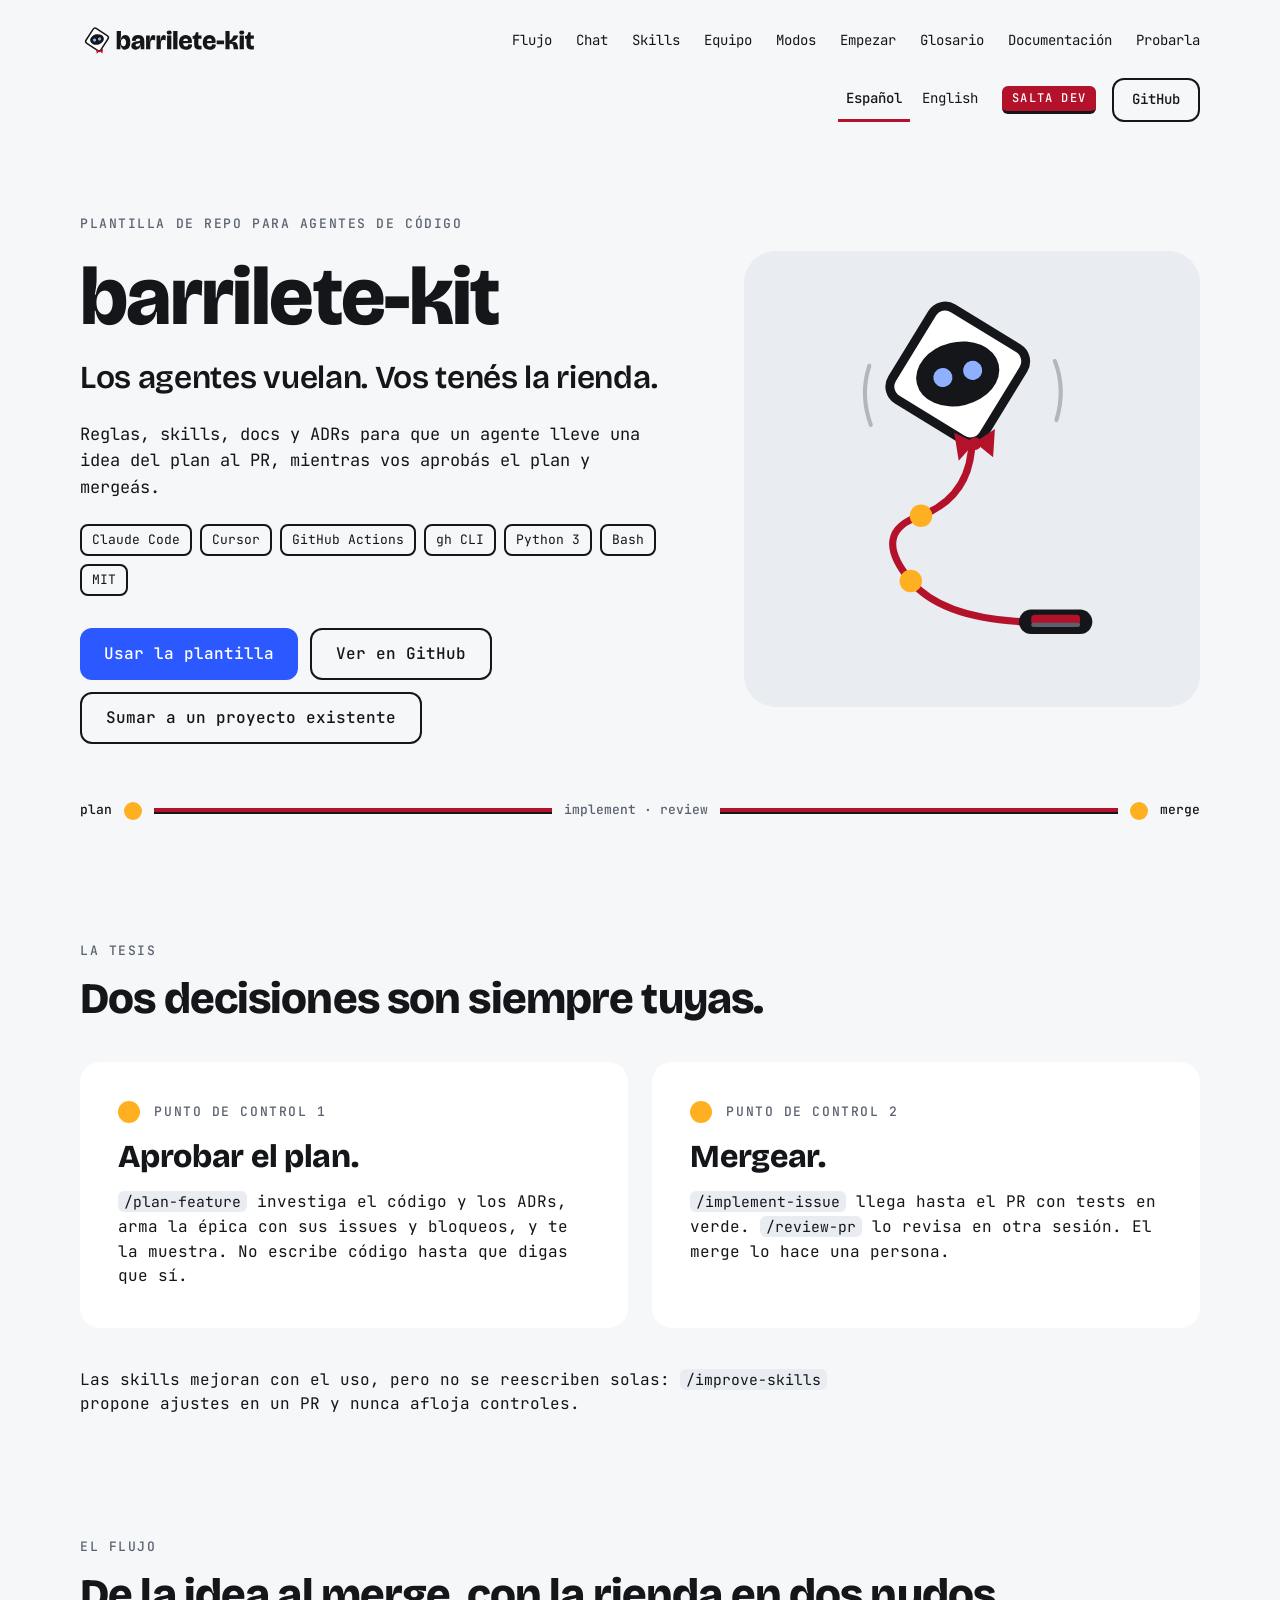
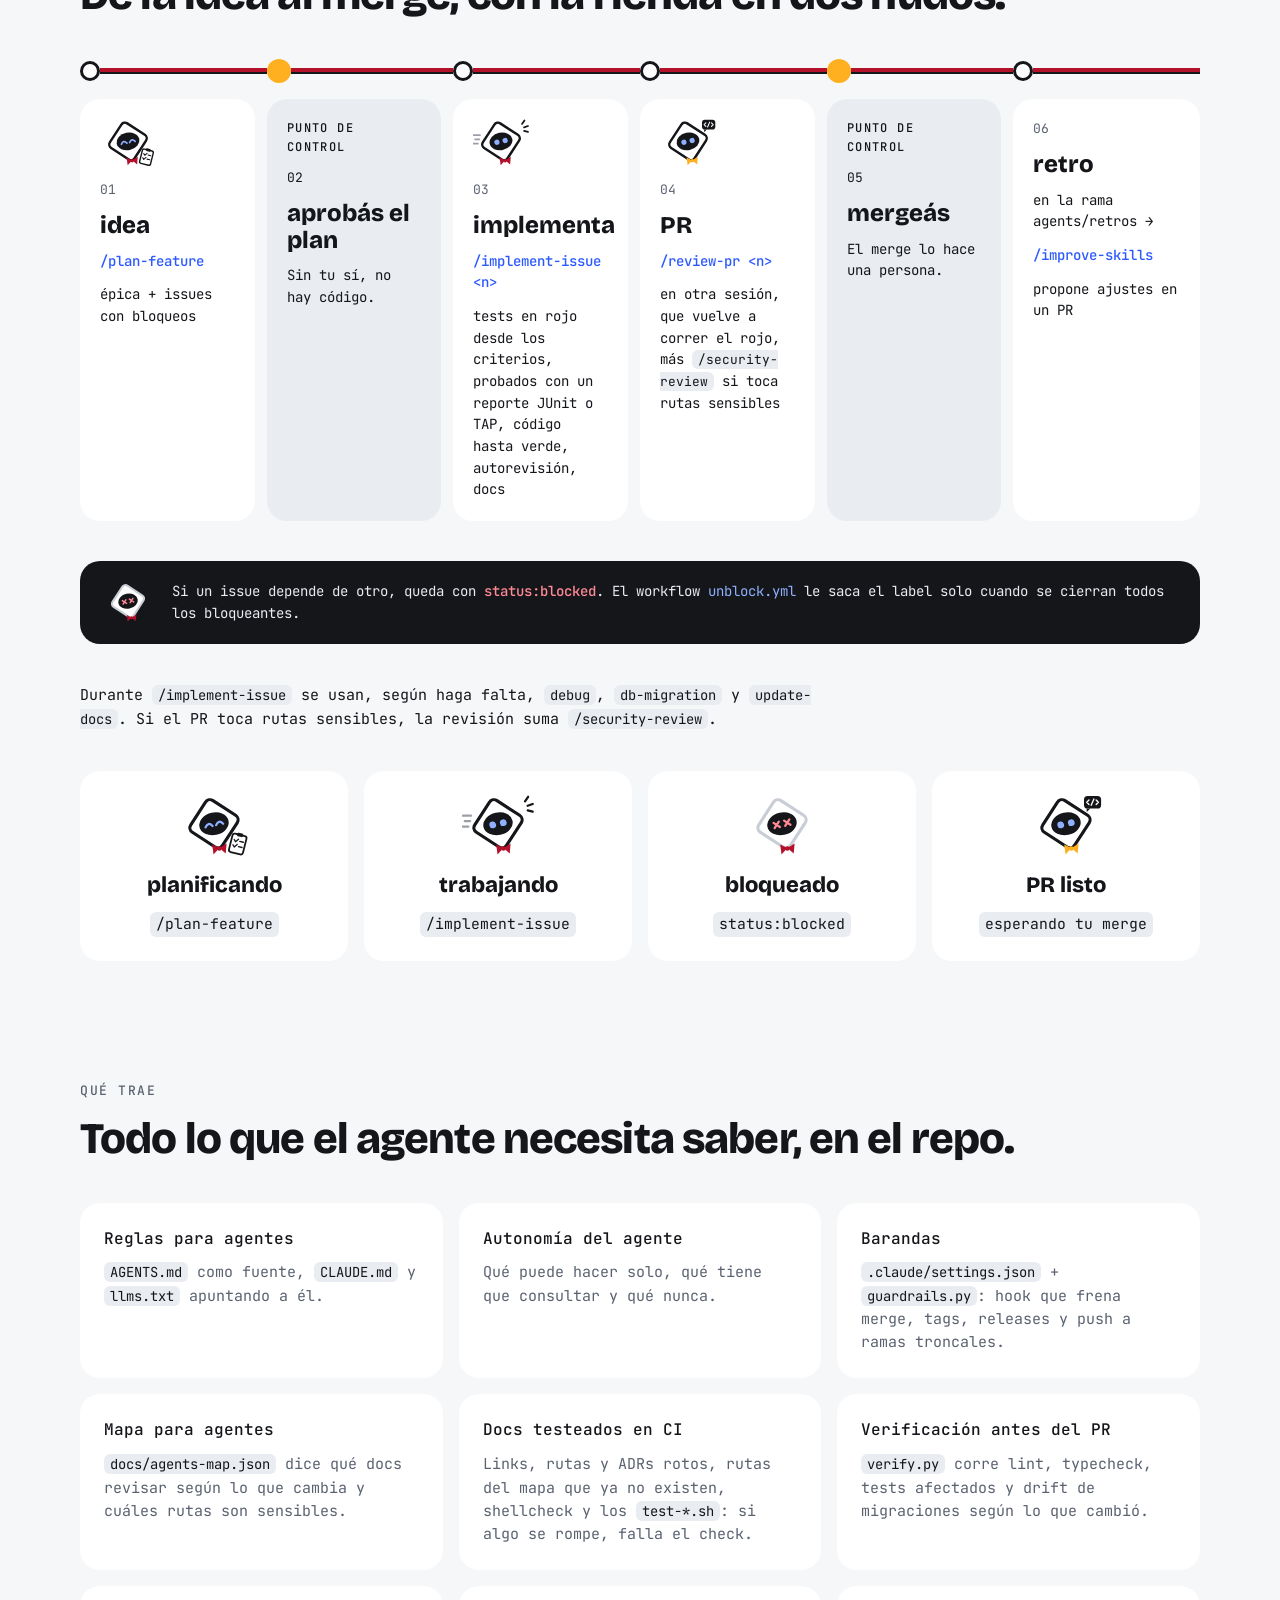
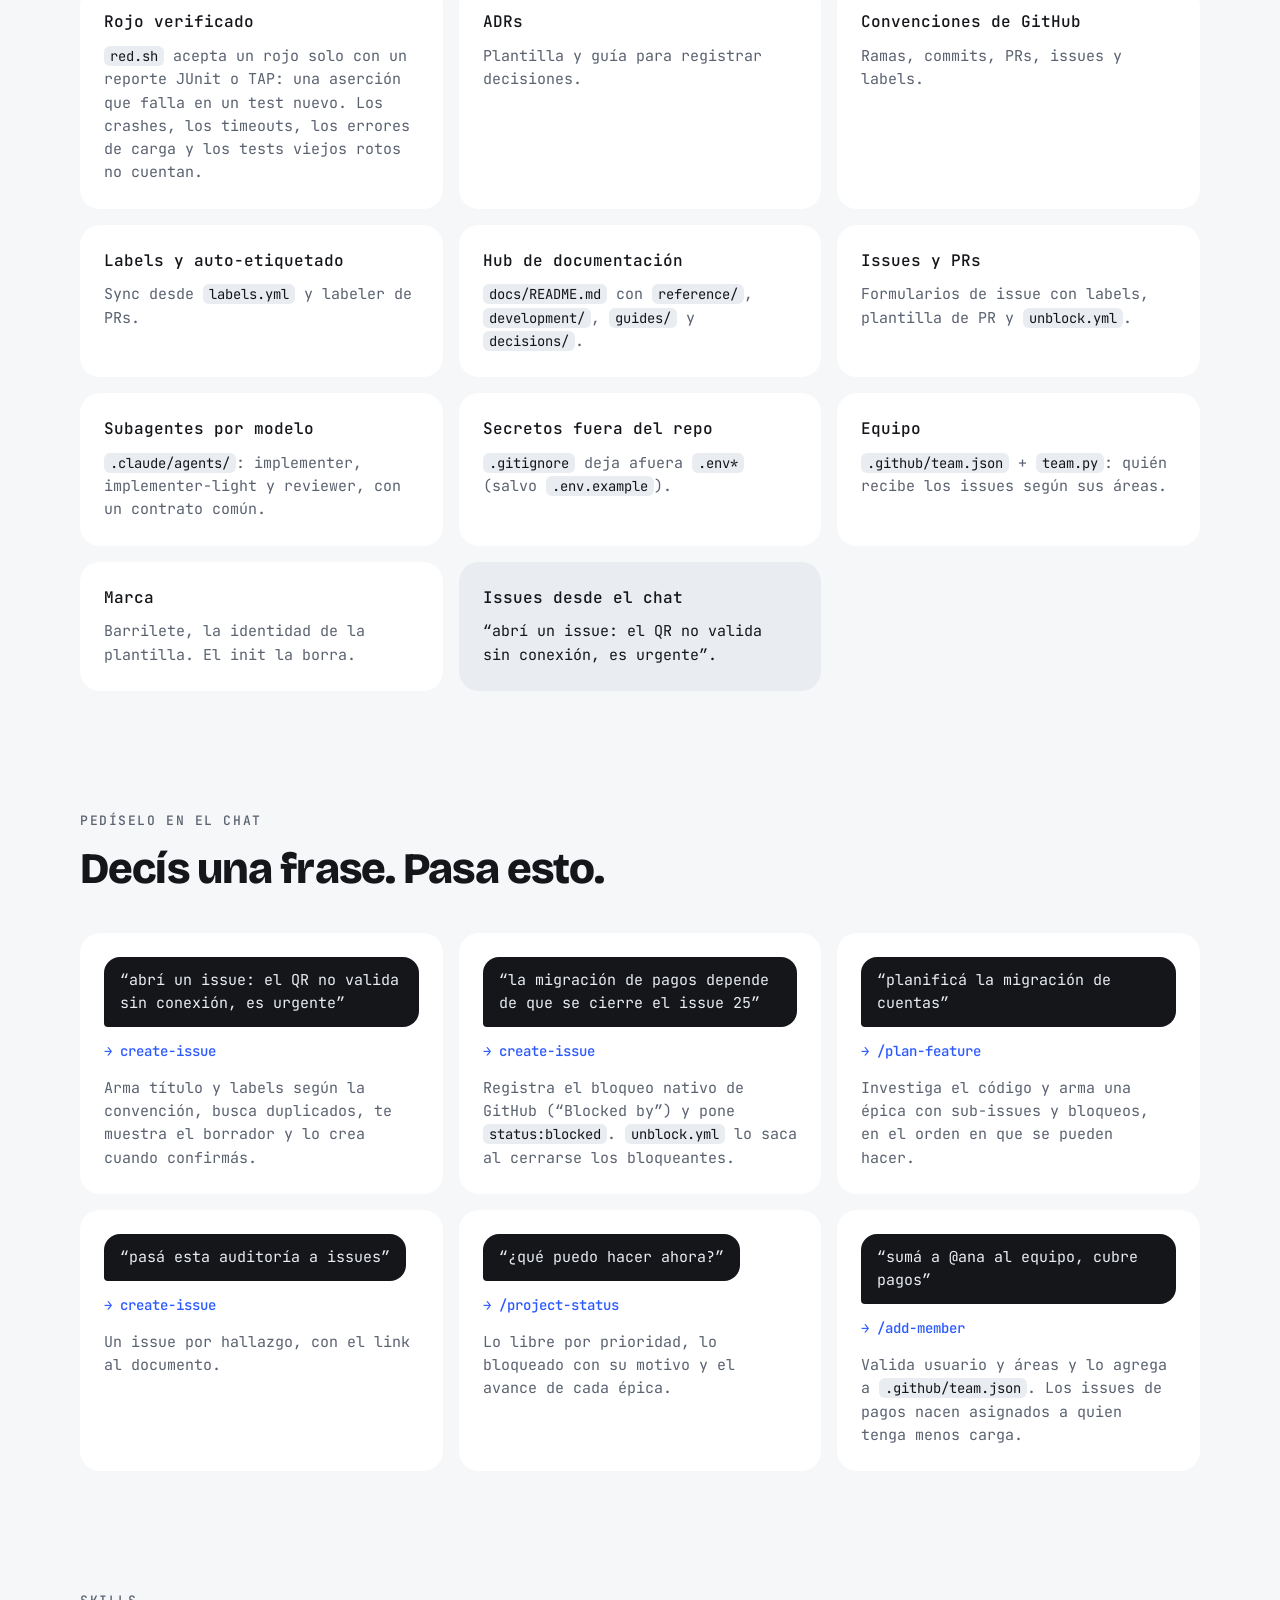
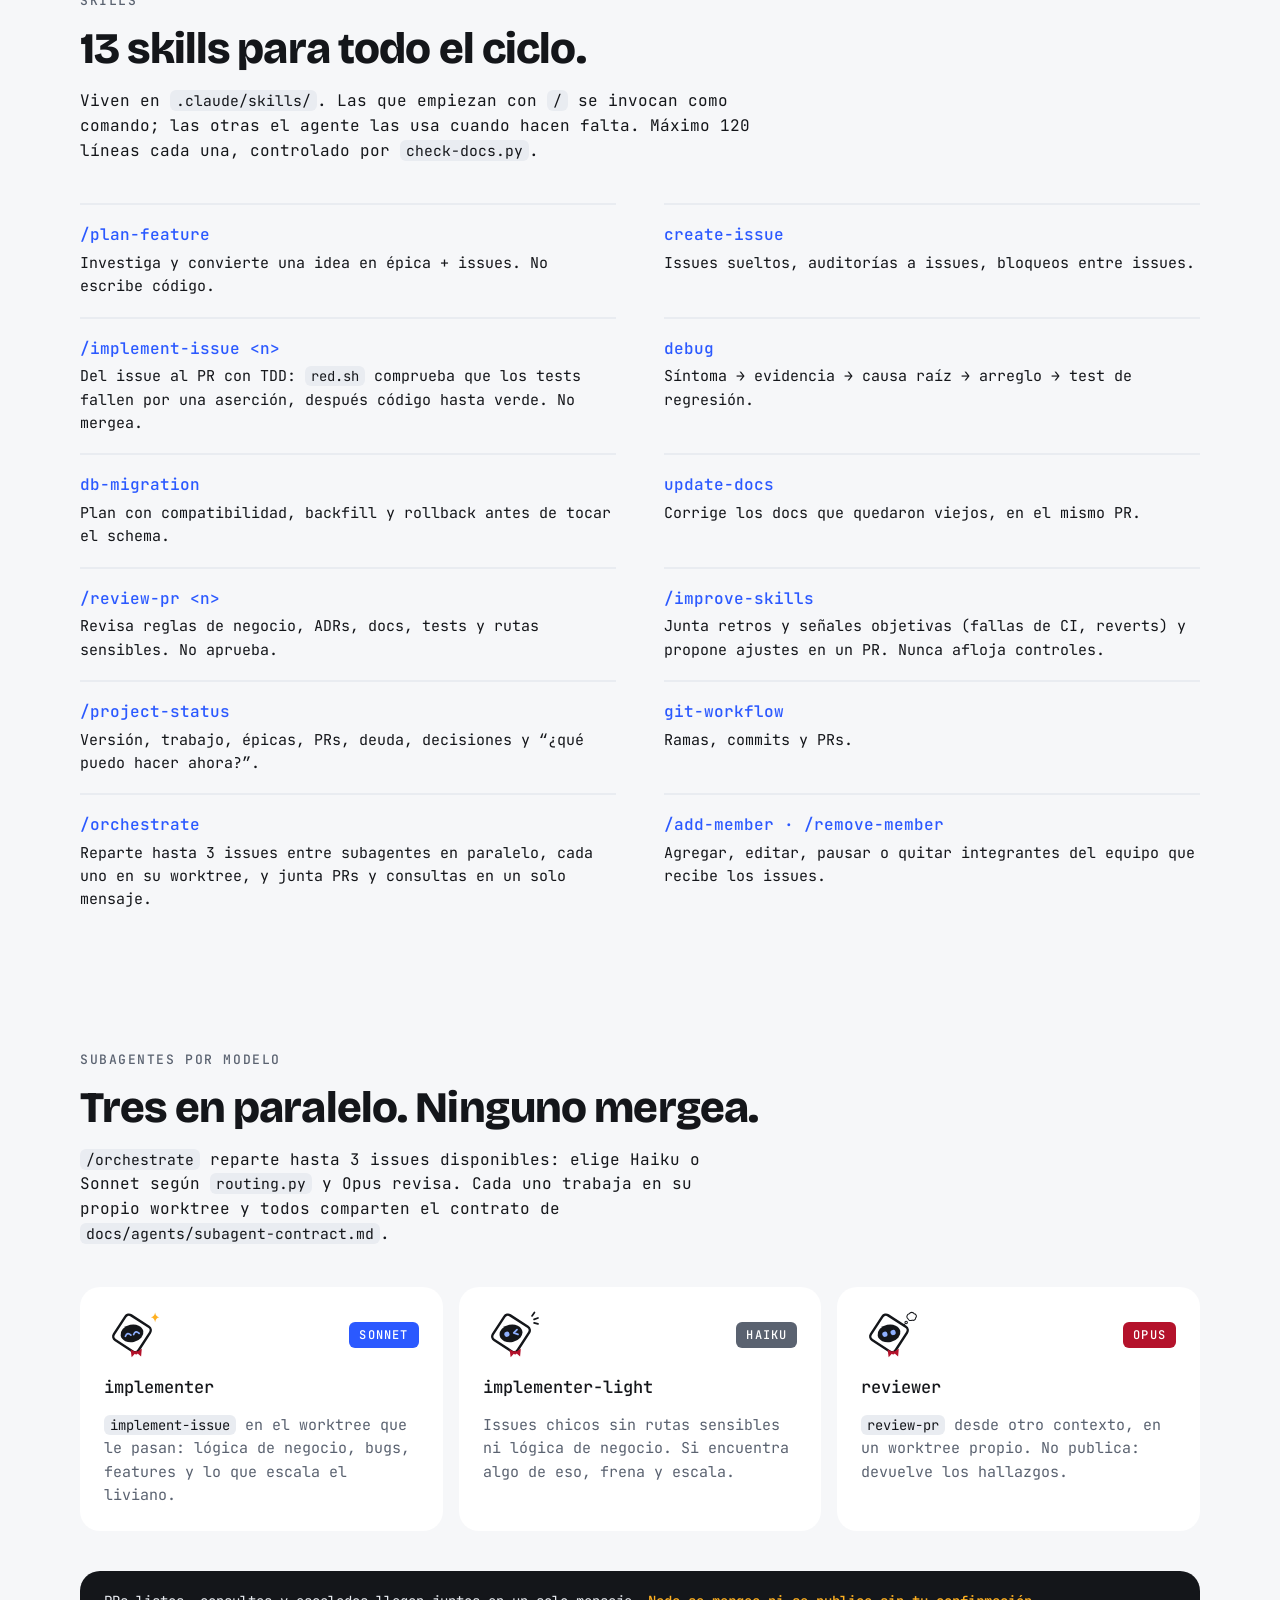
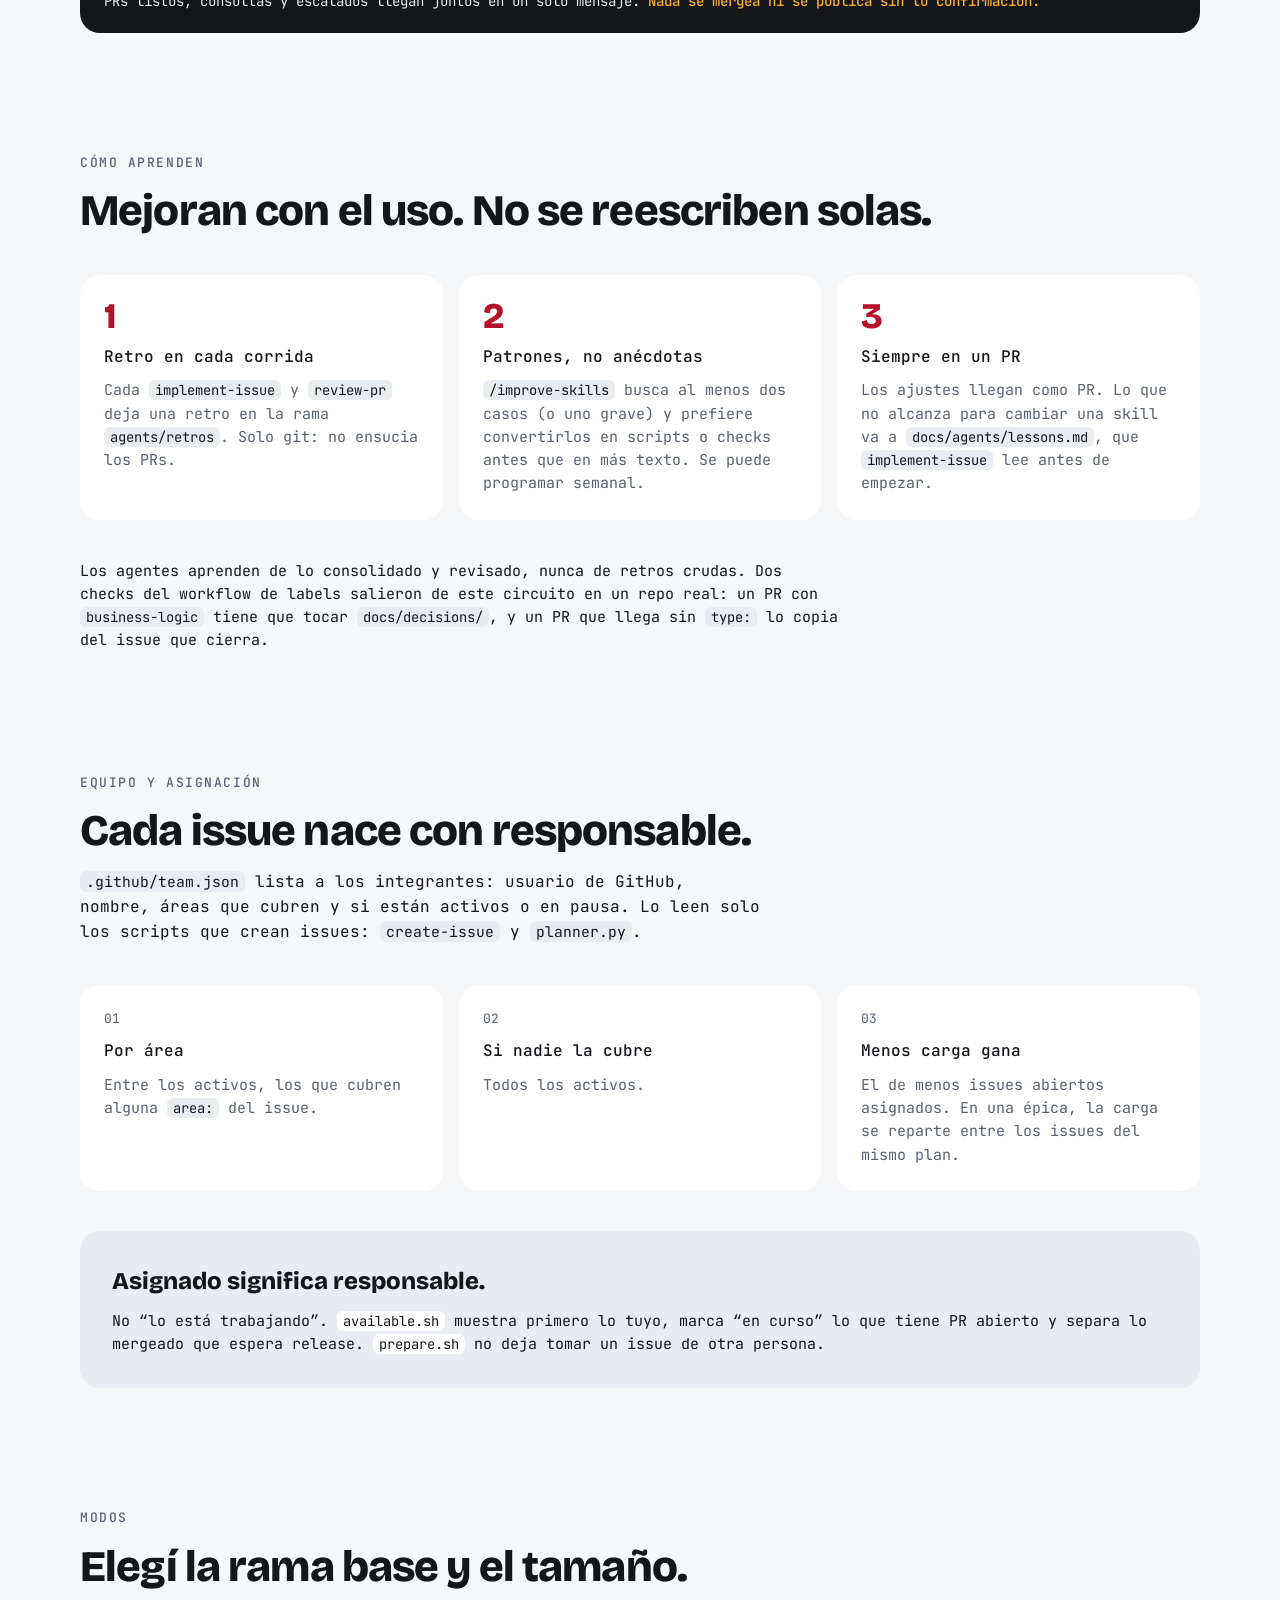
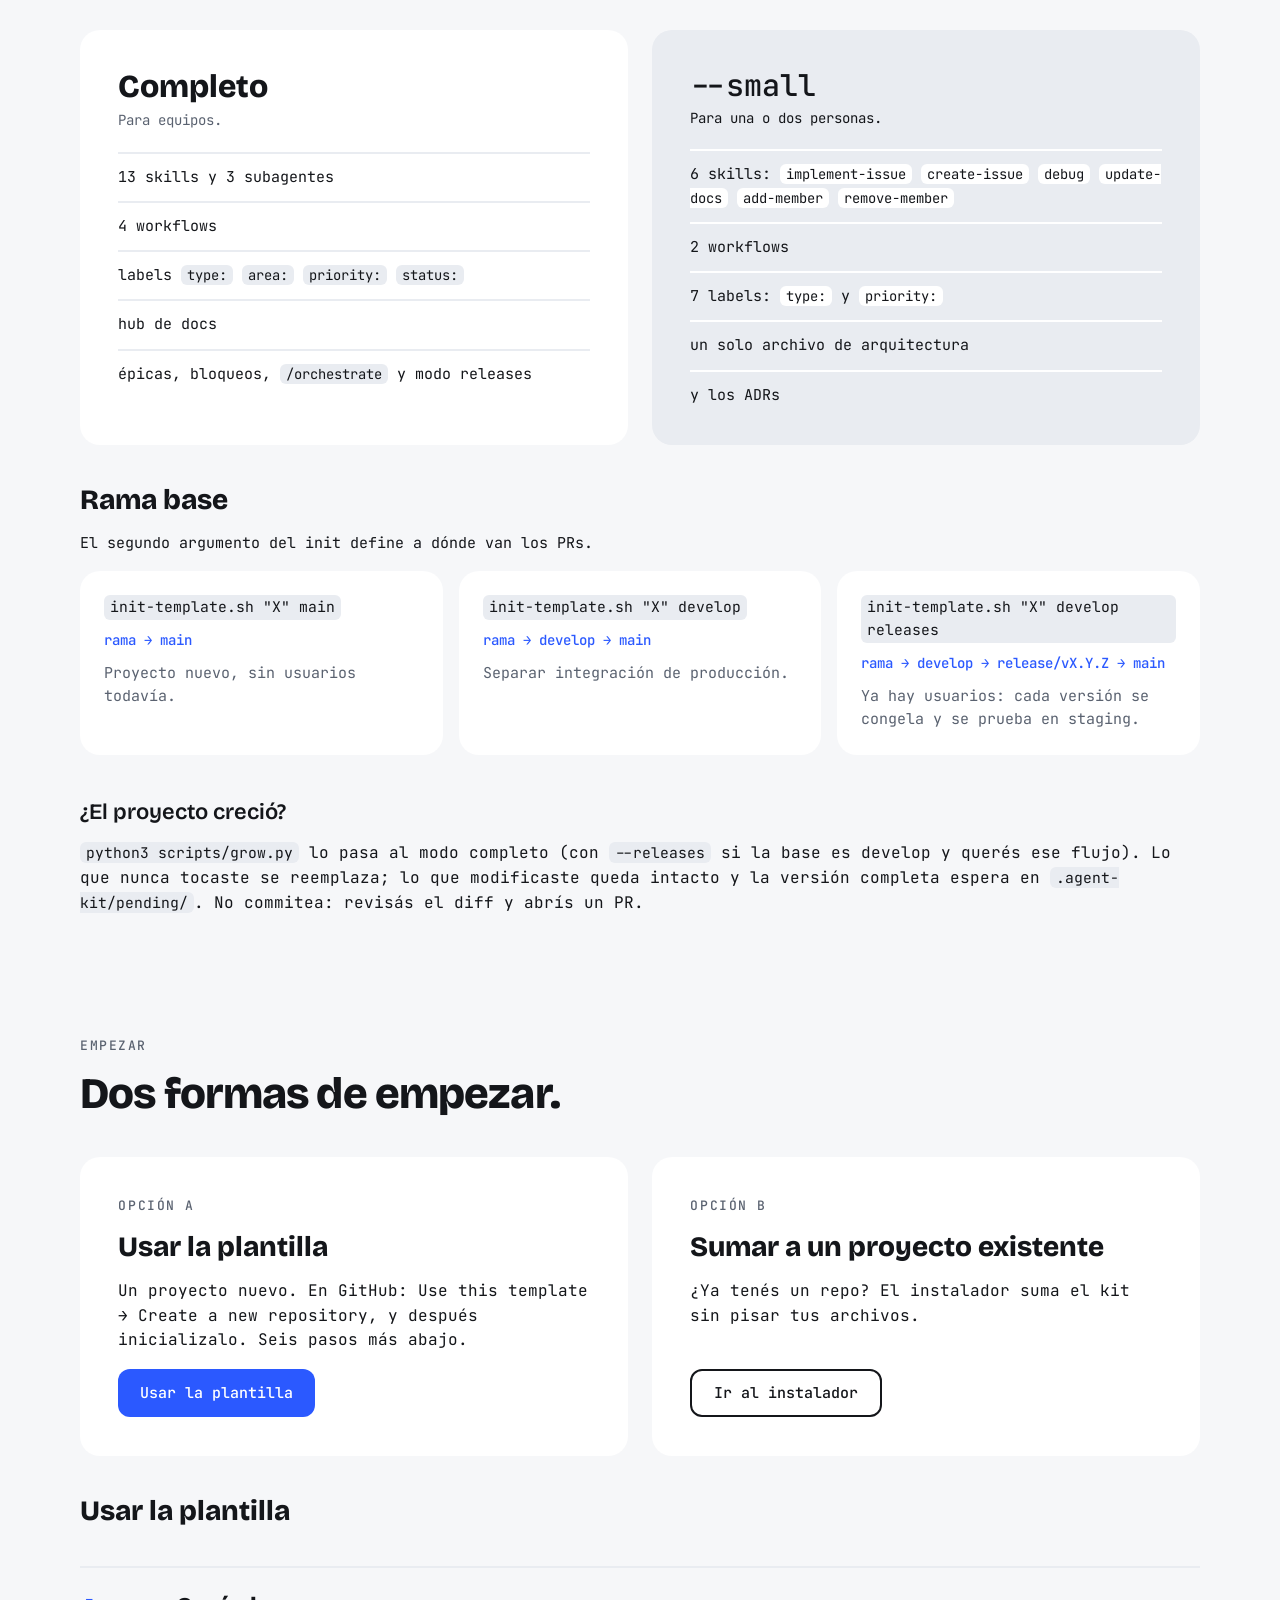
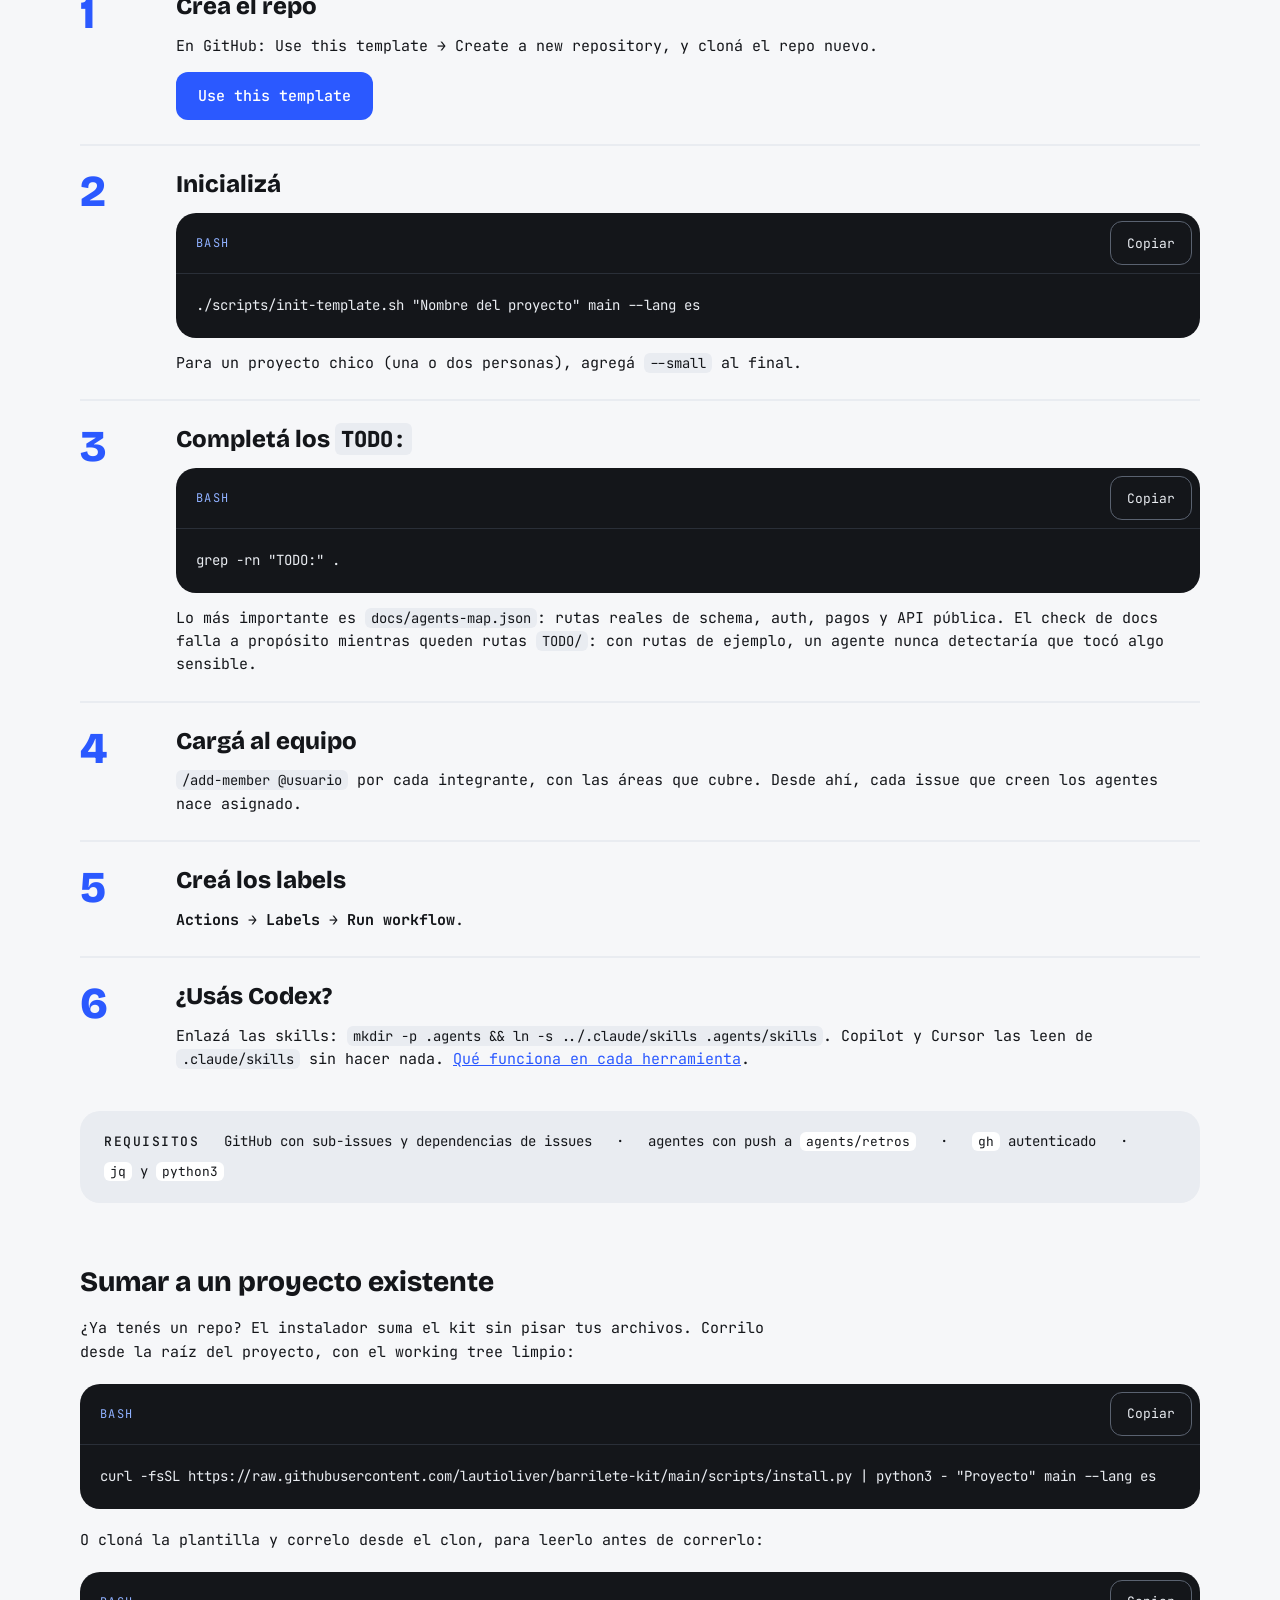
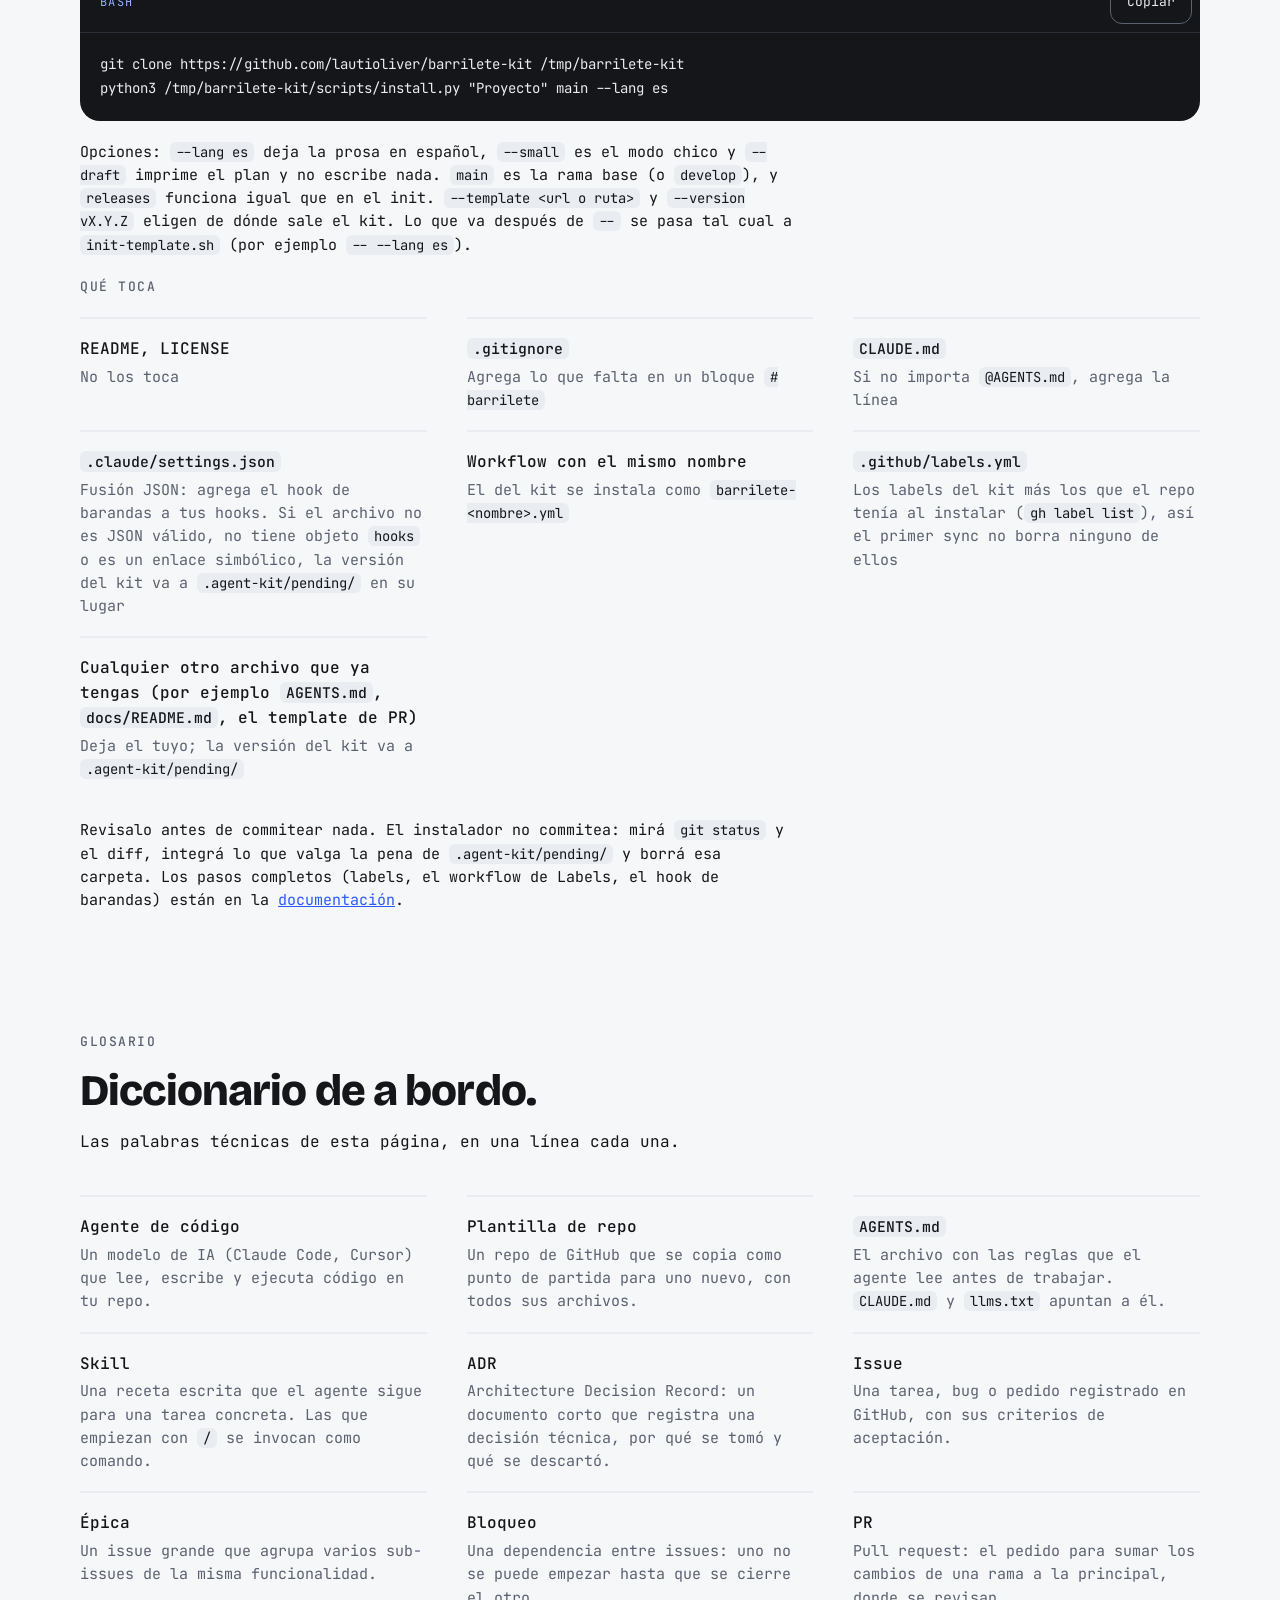
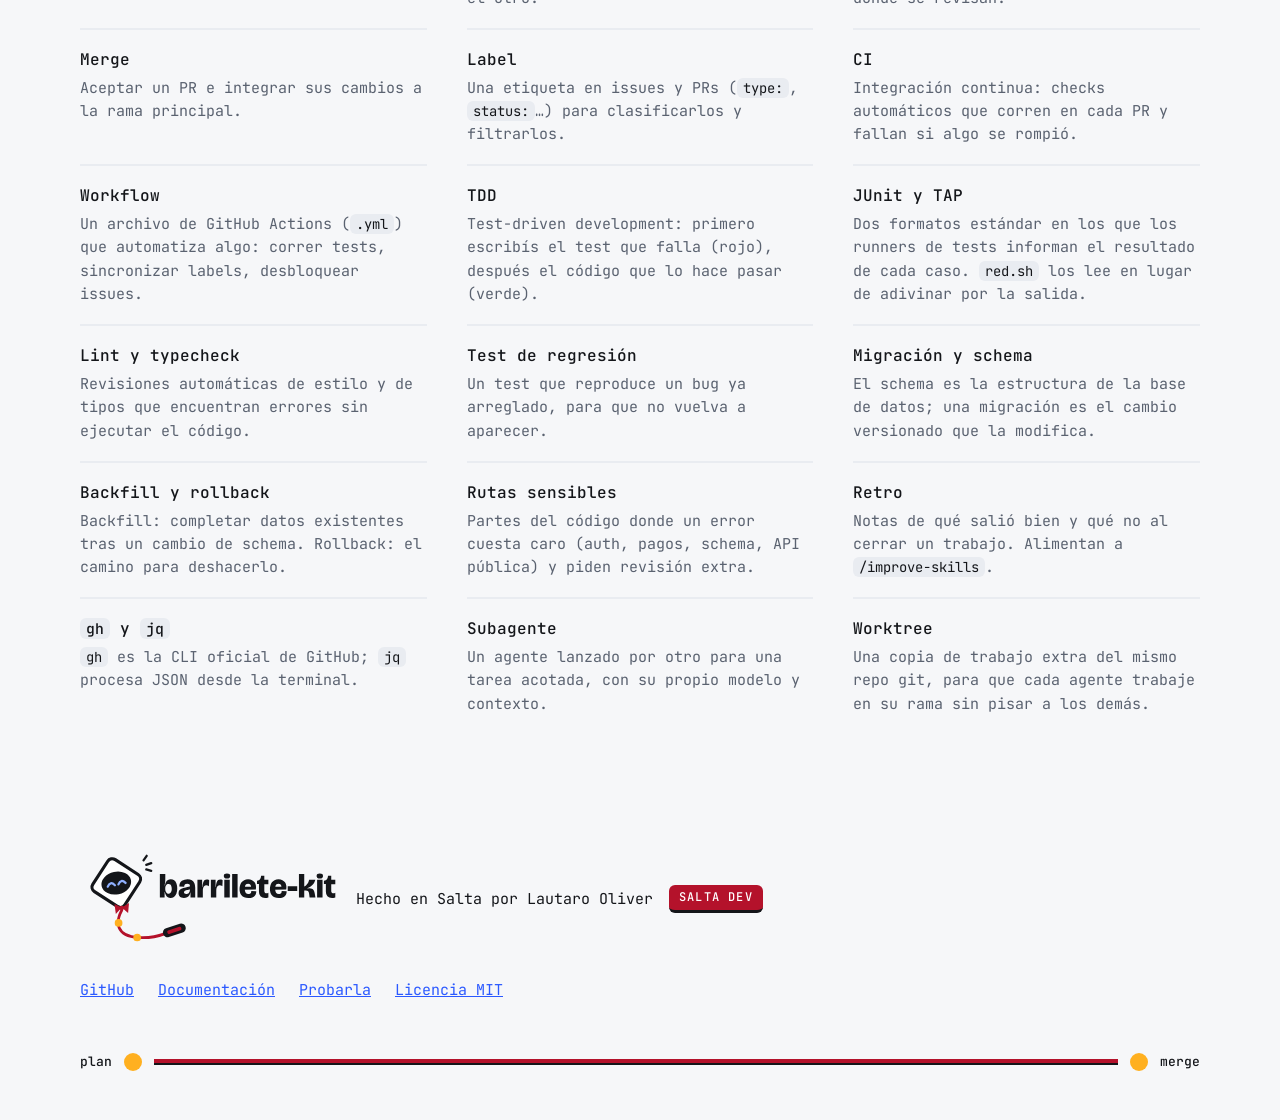
==== es/index.html @ 135705fa "feat(landing): barrilete redondeado con expresiones y accesorios, y logo nuevo Co-Authored-By: Claud" ====
<!doctype html>
<html lang="es">
<head>
<meta charset="utf-8">
<link rel="icon" href="/favicon.svg" type="image/svg+xml">
<meta name="viewport" content="width=device-width,initial-scale=1,viewport-fit=cover">
<title>barrilete-kit</title>
<meta name="description" content="Plantilla de repo para agentes de código: reglas, skills, docs y ADRs para llevar una idea del plan al PR, mientras vos aprobás el plan y mergeás.">
<link rel="canonical" href="https://barrilete-kit-lp.vercel.app/es/">
<link rel="alternate" hreflang="en" href="https://barrilete-kit-lp.vercel.app/">
<link rel="alternate" hreflang="es" href="https://barrilete-kit-lp.vercel.app/es/">
<link rel="alternate" hreflang="x-default" href="https://barrilete-kit-lp.vercel.app/">
<link rel="preconnect" href="https://fonts.googleapis.com">
<link rel="stylesheet" href="https://fonts.googleapis.com/css2?family=Bricolage+Grotesque:opsz,wght@12..96,600;12..96,800&amp;family=JetBrains+Mono:wght@400;500&amp;display=swap">
<style>:root{color-scheme:light;box-sizing:border-box;padding-top:env(safe-area-inset-top,0px);padding-bottom:env(safe-area-inset-bottom,0px)}html{scroll-padding-top:env(safe-area-inset-top,0px)}body{margin:0;padding:0;font:14px -apple-system,BlinkMacSystemFont,sans-serif;background:#fff;color:#000}img{max-width:100%}[hidden]:not([hidden=until-found i]){display:none!important}</style>
<style>
/* Layout: una columna de 1200px, secciones apiladas, grillas auto-fit; la rienda abre y cierra la página.
   Tokens del design system barrilete-kit (tema único claro, a propósito). */
:root{
  color-scheme: light;
  --surface:#f6f7f9; --surface-raised:#ffffff; --surface-muted:#e9ecf1;
  --ink:#14161a; --ink-muted:#5a6270;
  --accent:#2b59ff; --accent-hover:#1e3fcc; --accent-on-inverse:#8fb0ff;
  --rienda:#b4122b; --nudo:#ffb020; --alert-on-inverse:#ff8a96; --hairline-inverse:#2a2f38;
  --font-display:"Bricolage Grotesque", ui-sans-serif, system-ui, sans-serif;
  --font-mono:"JetBrains Mono", ui-monospace, SFMono-Regular, Menlo, monospace;
}
html{scroll-behavior:smooth}
body{margin:0;background:var(--surface);color:var(--ink)}
a{color:var(--accent)} a:hover{color:var(--accent-hover)}
code{font-family:var(--font-mono);font-size:0.92em;background:var(--surface-muted);color:var(--ink);padding:1px 6px;border-radius:6px;overflow-wrap:anywhere}
pre{margin:0}
h1,h2,h3{text-wrap:balance}
:focus-visible{outline:3px solid var(--accent);outline-offset:3px}
@keyframes flotar{0%,100%{transform:translateY(0)}50%{transform:translateY(-6px)}}
.dron{animation:flotar 3s ease-in-out infinite}
@media (prefers-reduced-motion: reduce){html{scroll-behavior:auto}.dron{animation:none}}

/* Motion: un solo momento fuerte en el hero (el barrilete flota atado a la rienda,
   los ojos te siguen, click para tirar) y la rienda como cable vivo: un pulso corre de plan a merge
   y los dos nudos laten. Todo visible en reposo; se apaga con prefers-reduced-motion. */
.in{animation:subir .7s cubic-bezier(.2,.7,.2,1) both}
.in2{animation-delay:.12s}
.chips li{animation:subir .5s cubic-bezier(.2,.7,.2,1) both;transition:background .2s,color .2s,transform .2s}
.chips li:nth-child(2){animation-delay:.05s}.chips li:nth-child(3){animation-delay:.1s}.chips li:nth-child(4){animation-delay:.15s}.chips li:nth-child(5){animation-delay:.2s}.chips li:nth-child(6){animation-delay:.25s}.chips li:nth-child(7){animation-delay:.3s}
.chips li:hover{background:var(--ink);color:var(--surface);transform:rotate(-2deg)}
@keyframes subir{from{transform:translateY(18px);opacity:.001}to{transform:none;opacity:1}}
.dron{animation:none;cursor:pointer;outline:none}
.dron:focus-visible .cuerpo{stroke:var(--accent)}
.correa{stroke-dasharray:1;stroke-dashoffset:0;animation:dibujar 1.1s .35s cubic-bezier(.6,0,.2,1) both}
@keyframes dibujar{from{stroke-dashoffset:1}to{stroke-dashoffset:0}}
.knot{transform-box:fill-box;transform-origin:center;animation:pop .45s cubic-bezier(.3,1.6,.5,1) both}
.k1{animation-delay:.9s}.k2{animation-delay:1.15s}
@keyframes pop{from{transform:scale(0)}to{transform:scale(1)}}
.rotor{transform-box:fill-box;transform-origin:center;animation:rotor .16s linear infinite alternate}
.r2{animation-delay:-.08s}
@keyframes rotor{from{transform:scaleX(1)}to{transform:scaleX(.55)}}
.wind{animation:viento 1.6s ease-in-out infinite}
.wind+.wind{animation-delay:.8s}
@keyframes viento{0%,100%{opacity:.08}50%{opacity:.35}}
.blink,.bot .eye{transform-box:fill-box;transform-origin:center}
.blink{animation:parpadeo 4.5s infinite}
.bot .eye{animation:parpadeo 5s infinite}
.card:nth-child(2n) .bot .eye{animation-delay:1.3s}.card:nth-child(3n) .bot .eye{animation-delay:2.6s}
@keyframes parpadeo{0%,93%,100%{transform:scaleY(1)}96%{transform:scaleY(.1)}}
.hilo{position:relative;overflow:hidden}
.hilo::after{content:"";position:absolute;inset:0 auto 0 0;width:28%;background:linear-gradient(90deg,transparent,var(--nudo),transparent);transform:translateX(-120%);animation:corriente 2.8s cubic-bezier(.5,0,.5,1) infinite}
.hilo~.hilo::after{animation-delay:.6s}
@keyframes corriente{to{transform:translateX(420%)}}
.pulse{animation:latido 2.8s ease-out infinite}
@keyframes latido{0%{box-shadow:0 0 0 0 rgba(255,176,32,.6)}70%,100%{box-shadow:0 0 0 12px rgba(255,176,32,0)}}
.card{transition:transform .25s cubic-bezier(.2,.7,.2,1),box-shadow .25s}
.card:hover{transform:translateY(-4px);box-shadow:0 0 0 2px var(--ink),0 4px 0 2px var(--ink)}
.card:hover .bot{animation:saltito .5s cubic-bezier(.3,1.6,.5,1)}
@keyframes saltito{40%{transform:translateY(-6px) rotate(-4deg)}}
.btn{transition:transform .15s,box-shadow .15s}
.btn:hover{transform:translateY(-2px);box-shadow:0 3px 0 0 var(--ink)}
.btn:active{transform:translateY(1px);box-shadow:none}
.reveal.visto{animation:subir .6s cubic-bezier(.2,.7,.2,1) backwards}
.reveal.visto>*{animation:subir .6s cubic-bezier(.2,.7,.2,1) backwards}
.reveal.visto>*:nth-child(2){animation-delay:.06s}.reveal.visto>*:nth-child(3){animation-delay:.12s}.reveal.visto>*:nth-child(4){animation-delay:.18s}.reveal.visto>*:nth-child(5){animation-delay:.24s}.reveal.visto>*:nth-child(6){animation-delay:.3s}.reveal.visto>*:nth-child(n+7){animation-delay:.36s}
#progreso{position:fixed;left:0;top:env(safe-area-inset-top,0px);height:4px;width:100%;background:var(--rienda);border-bottom:2px solid var(--ink);transform-origin:left;transform:scaleX(0);z-index:10;pointer-events:none}
@media (prefers-reduced-motion: reduce){
  *,*::before,*::after{animation:none!important;transition:none!important}
  .hilo::after{display:none}
}
</style>
</head>
<body>
<div id="progreso" aria-hidden="true"></div>

<div style="width: 100%; background: var(--surface); color: var(--ink); font-family: var(--font-mono); font-size: 16px; line-height: 1.55; box-sizing: border-box; overflow-x: hidden">

<!-- NAV -->
<header style="max-width: 1200px; margin: 0 auto; padding: 20px clamp(16px, 4vw, 40px); box-sizing: border-box; display: flex; flex-wrap: wrap; align-items: center; justify-content: space-between; gap: 16px 32px">
<a href="#top" style="display: flex; align-items: center; gap: 10px; color: var(--ink); text-decoration: none; font-weight: 500; font-size: 17px">
<svg class="logo" width="177" height="30" viewBox="0 0 377 64" role="img" aria-label="barrilete-kit"><g transform="scale(0.45)"><g transform="rotate(-12 80 64)"><rect x="38" y="22" width="84" height="84" rx="12" transform="rotate(45 80 64)" fill="#FFFFFF" stroke="#14161A" stroke-width="7"></rect><ellipse cx="80" cy="64" rx="33" ry="25" fill="#14161A"></ellipse><circle cx="68" cy="64" r="7.5" fill="#8FB0FF"></circle><circle cx="92" cy="64" r="7.5" fill="#8FB0FF"></circle></g><path d="M92 118 L76 110 L79 132 Z M92 118 L108 108 L106 130 Z" fill="#B4122B"></path><circle cx="92" cy="119" r="5" fill="#B4122B"></circle></g><path transform="translate(75.984 49.7) scale(0.056)" fill="#14161A" d="M353 14Q308 14 274.0 -6.0Q240 -26 217.5 -65.5Q195 -105 184 -163H177V0H36V-186V-700H198V-545Q198 -518 195.5 -487.0Q193 -456 188.5 -423.0Q184 -390 178 -356H187Q196 -422 219.0 -463.0Q242 -504 278.0 -523.0Q314 -542 360 -542Q419 -542 462.5 -512.0Q506 -482 530.0 -422.0Q554 -362 554 -271Q554 -174 527.5 -111.0Q501 -48 455.5 -17.0Q410 14 353 14ZM296 -115Q326 -115 347.0 -134.5Q368 -154 379.0 -186.5Q390 -219 390 -258Q390 -297 380.0 -331.0Q370 -365 349.0 -386.0Q328 -407 296 -407Q282 -407 267.5 -402.0Q253 -397 240.5 -386.5Q228 -376 218.0 -359.5Q208 -343 202.0 -319.5Q196 -296 196 -266V-259Q196 -222 204.5 -195.0Q213 -168 227.0 -150.0Q241 -132 259.0 -123.5Q277 -115 296 -115ZM751 14Q711 14 675.0 0.0Q639 -14 616.0 -45.5Q593 -77 593 -130Q593 -179 612.0 -209.5Q631 -240 663.0 -258.5Q695 -277 733.0 -286.5Q771 -296 808 -303Q860 -313 886.0 -319.0Q912 -325 921.5 -333.0Q931 -341 931 -355Q931 -384 909.5 -399.0Q888 -414 853 -414Q831 -414 809.0 -406.0Q787 -398 773.0 -377.5Q759 -357 760 -319L616 -329Q614 -392 635.0 -433.5Q656 -475 692.5 -498.5Q729 -522 772.5 -532.0Q816 -542 859 -542Q938 -542 989.0 -512.5Q1040 -483 1064.5 -427.5Q1089 -372 1089 -293V-199Q1089 -166 1089.0 -132.5Q1089 -99 1089.0 -66.0Q1089 -33 1089 0H949Q949 -36 949.0 -73.0Q949 -110 949 -151H943Q939 -106 913.5 -68.5Q888 -31 846.5 -8.5Q805 14 751 14ZM818 -104Q835 -104 854.5 -110.5Q874 -117 891.5 -132.0Q909 -147 920.0 -173.5Q931 -200 931 -239V-263L958 -266Q950 -253 931.5 -245.0Q913 -237 890.0 -232.5Q867 -228 843.5 -223.5Q820 -219 800.0 -211.5Q780 -204 767.5 -191.5Q755 -179 755 -157Q755 -131 773.5 -117.5Q792 -104 818 -104ZM1155 0V-287V-528H1295V-318H1303Q1309 -402 1326.5 -450.5Q1344 -499 1370.5 -519.5Q1397 -540 1430 -540Q1448 -540 1467.5 -535.0Q1487 -530 1506 -519L1498 -339Q1476 -352 1455.0 -358.5Q1434 -365 1415 -365Q1383 -365 1361.0 -347.0Q1339 -329 1327.5 -294.0Q1316 -259 1316 -209V0ZM1555 0V-287V-528H1695V-318H1703Q1709 -402 1726.5 -450.5Q1744 -499 1770.5 -519.5Q1797 -540 1830 -540Q1848 -540 1867.5 -535.0Q1887 -530 1906 -519L1898 -339Q1876 -352 1855.0 -358.5Q1834 -365 1815 -365Q1783 -365 1761.0 -347.0Q1739 -329 1727.5 -294.0Q1716 -259 1716 -209V0ZM1955 0V-528H2117V0ZM2035 -566Q1989 -566 1964.5 -585.5Q1940 -605 1940 -642Q1940 -680 1964.5 -699.5Q1989 -719 2035 -719Q2082 -719 2106.5 -699.0Q2131 -679 2131 -642Q2131 -606 2106.5 -586.0Q2082 -566 2035 -566ZM2189 0V-700H2351V0ZM2674 14Q2599 14 2548.5 -7.5Q2498 -29 2467.0 -66.5Q2436 -104 2422.5 -152.0Q2409 -200 2409 -253Q2409 -310 2423.5 -362.0Q2438 -414 2468.5 -454.5Q2499 -495 2547.5 -518.5Q2596 -542 2664 -542Q2732 -542 2780.5 -518.5Q2829 -495 2858.0 -453.0Q2887 -411 2895.5 -356.0Q2904 -301 2893 -237L2510 -231V-319L2769 -324L2748 -273Q2754 -319 2746.5 -350.5Q2739 -382 2719.0 -398.5Q2699 -415 2664 -415Q2627 -415 2605.0 -396.0Q2583 -377 2574.0 -342.5Q2565 -308 2565 -261Q2565 -180 2592.0 -143.0Q2619 -106 2675 -106Q2699 -106 2715.0 -112.0Q2731 -118 2741.0 -129.5Q2751 -141 2755.0 -157.5Q2759 -174 2758 -195L2906 -187Q2909 -154 2899.5 -119.0Q2890 -84 2864.0 -54.0Q2838 -24 2791.5 -5.0Q2745 14 2674 14ZM3171 12Q3078 12 3032.5 -35.5Q2987 -83 2987 -183V-402H2929V-504H2932Q2994 -512 3020.0 -545.5Q3046 -579 3052 -647V-649H3147V-528H3268V-398H3147V-198Q3147 -160 3165.5 -144.0Q3184 -128 3211 -128Q3225 -128 3240.0 -132.0Q3255 -136 3268 -143V-2Q3237 7 3213.0 9.5Q3189 12 3171 12ZM3579 14Q3504 14 3453.5 -7.5Q3403 -29 3372.0 -66.5Q3341 -104 3327.5 -152.0Q3314 -200 3314 -253Q3314 -310 3328.5 -362.0Q3343 -414 3373.5 -454.5Q3404 -495 3452.5 -518.5Q3501 -542 3569 -542Q3637 -542 3685.5 -518.5Q3734 -495 3763.0 -453.0Q3792 -411 3800.5 -356.0Q3809 -301 3798 -237L3415 -231V-319L3674 -324L3653 -273Q3659 -319 3651.5 -350.5Q3644 -382 3624.0 -398.5Q3604 -415 3569 -415Q3532 -415 3510.0 -396.0Q3488 -377 3479.0 -342.5Q3470 -308 3470 -261Q3470 -180 3497.0 -143.0Q3524 -106 3580 -106Q3604 -106 3620.0 -112.0Q3636 -118 3646.0 -129.5Q3656 -141 3660.0 -157.5Q3664 -174 3663 -195L3811 -187Q3814 -154 3804.5 -119.0Q3795 -84 3769.0 -54.0Q3743 -24 3696.5 -5.0Q3650 14 3579 14ZM3844 -195V-337H4127V-195ZM4178 0V-700H4336V-329Q4370 -347 4394.5 -370.0Q4419 -393 4436.0 -419.5Q4453 -446 4463.5 -473.5Q4474 -501 4481 -528H4667Q4656 -488 4635.5 -450.5Q4615 -413 4585.0 -380.5Q4555 -348 4515.5 -322.0Q4476 -296 4428 -279V-271Q4490 -281 4529.5 -273.5Q4569 -266 4592.0 -245.5Q4615 -225 4627.5 -194.0Q4640 -163 4647 -125L4670 0H4495L4484 -88Q4480 -120 4473.0 -148.0Q4466 -176 4446.0 -193.5Q4426 -211 4383 -211H4336V0ZM4719 0V-528H4881V0ZM4799 -566Q4753 -566 4728.5 -585.5Q4704 -605 4704 -642Q4704 -680 4728.5 -699.5Q4753 -719 4799 -719Q4846 -719 4870.5 -699.0Q4895 -679 4895 -642Q4895 -606 4870.5 -586.0Q4846 -566 4799 -566ZM5164 12Q5071 12 5025.5 -35.5Q4980 -83 4980 -183V-402H4922V-504H4925Q4987 -512 5013.0 -545.5Q5039 -579 5045 -647V-649H5140V-528H5261V-398H5140V-198Q5140 -160 5158.5 -144.0Q5177 -128 5204 -128Q5218 -128 5233.0 -132.0Q5248 -136 5261 -143V-2Q5230 7 5206.0 9.5Q5182 12 5164 12Z"/></svg>
</a>
<nav aria-label="Principal" style="display: flex; flex-wrap: wrap; align-items: center; gap: 4px 24px; font-size: 14px">
<a href="#flujo" style="color: var(--ink); text-decoration: none; padding: 10px 0">Flujo</a>
<a href="#chat" style="color: var(--ink); text-decoration: none; padding: 10px 0">Chat</a>
<a href="#skills" style="color: var(--ink); text-decoration: none; padding: 10px 0">Skills</a>
<a href="#equipo" style="color: var(--ink); text-decoration: none; padding: 10px 0">Equipo</a>
<a href="#modos" style="color: var(--ink); text-decoration: none; padding: 10px 0">Modos</a>
<a href="#empezar" style="color: var(--ink); text-decoration: none; padding: 10px 0">Empezar</a>
<a href="#glosario" style="color: var(--ink); text-decoration: none; padding: 10px 0">Glosario</a>
<a href="/es/docs.html" style="color: var(--ink); text-decoration: none; padding: 10px 0">Documentación</a>
<a href="/es/probar.html" style="color: var(--ink); text-decoration: none; padding: 10px 0">Probarla</a>
</nav>
<div style="display: flex; align-items: center; gap: 16px; margin-left: auto">
<nav class="idioma" aria-label="Idioma" style="display: flex; align-items: center; gap: 4px; font-size: 14px"><span aria-current="true" lang="es" style="padding: 10px 8px; font-weight: 500; border-bottom: 3px solid var(--rienda)">Español</span><a href="/" hreflang="en" lang="en" title="Switch to English" style="color: var(--ink); text-decoration: none; padding: 10px 8px; border-bottom: 3px solid transparent">English</a></nav>
<span style="display: inline-block; background: var(--rienda); color: var(--surface-raised); font-size: 12px; font-weight: 500; letter-spacing: 0.1em; padding: 4px 10px; border-radius: 6px; border-bottom: 3px solid var(--ink); line-height: 1.4">SALTA DEV</span>
<a href="https://github.com/lautioliver/barrilete-kit/blob/main/README.es.md" style="display: inline-flex; align-items: center; min-height: 44px; padding: 0 18px; border: 2px solid var(--ink); border-radius: 12px; color: var(--ink); text-decoration: none; font-weight: 500; font-size: 14px; box-sizing: border-box">GitHub</a>
</div>
</header>

<!-- HERO -->
<section id="top" style="max-width: 1200px; margin: 0 auto; padding: clamp(40px, 6vw, 72px) clamp(16px, 4vw, 40px) 0; box-sizing: border-box">
<div style="display: flex; flex-wrap: wrap-reverse; align-items: center; gap: 48px">
<div style="flex: 1 1 520px; min-width: 0; display: flex; flex-direction: column; gap: 24px">
<div style="font-size: 13px; letter-spacing: 0.12em; text-transform: uppercase; color: var(--ink-muted); font-weight: 500">Plantilla de repo para agentes de código</div>
<h1 class="in" style="margin: 0; font-family: var(--font-display); font-weight: 800; font-size: clamp(48px, 6.4vw, 88px); line-height: 0.95; letter-spacing: -0.02em">barrilete-kit</h1>
<p class="in in2" style="margin: 0; font-family: var(--font-display); font-weight: 600; font-size: clamp(24px, 2.6vw, 32px); line-height: 1.15; letter-spacing: -0.01em">Los agentes vuelan. Vos tenés la rienda.</p>
<p style="margin: 0; font-size: 17px; max-width: 560px">Reglas, skills, docs y ADRs para que un agente lleve una idea del plan al PR, mientras vos aprobás el plan y mergeás.</p>
<ul class="chips" aria-label="Funciona con" style="list-style: none; margin: 0; padding: 0; display: flex; flex-wrap: wrap; gap: 8px; font-size: 13px"><li style="padding: 4px 10px; border: 2px solid var(--ink); border-radius: 8px">Claude Code</li><li style="padding: 4px 10px; border: 2px solid var(--ink); border-radius: 8px">Cursor</li><li style="padding: 4px 10px; border: 2px solid var(--ink); border-radius: 8px">GitHub Actions</li><li style="padding: 4px 10px; border: 2px solid var(--ink); border-radius: 8px">gh CLI</li><li style="padding: 4px 10px; border: 2px solid var(--ink); border-radius: 8px">Python 3</li><li style="padding: 4px 10px; border: 2px solid var(--ink); border-radius: 8px">Bash</li><li style="padding: 4px 10px; border: 2px solid var(--ink); border-radius: 8px">MIT</li></ul>
<div style="display: flex; flex-wrap: wrap; gap: 12px; padding-top: 8px">
<a class="btn" href="https://github.com/lautioliver/barrilete-kit/generate" style="display: inline-flex; align-items: center; min-height: 52px; padding: 0 24px; background: var(--accent); color: var(--surface-raised); border-radius: 12px; text-decoration: none; font-weight: 500; font-size: 16px; box-sizing: border-box">Usar la plantilla</a>
<a class="btn" href="https://github.com/lautioliver/barrilete-kit/blob/main/README.es.md" style="display: inline-flex; align-items: center; min-height: 52px; padding: 0 24px; border: 2px solid var(--ink); color: var(--ink); border-radius: 12px; text-decoration: none; font-weight: 500; font-size: 16px; box-sizing: border-box">Ver en GitHub</a>
<a class="btn" href="#sumar-a-un-proyecto-existente" style="display: inline-flex; align-items: center; min-height: 52px; padding: 0 24px; border: 2px solid var(--ink); color: var(--ink); border-radius: 12px; text-decoration: none; font-weight: 500; font-size: 16px; box-sizing: border-box">Sumar a un proyecto existente</a>
</div>
</div>
<div style="flex: 1 1 360px; min-width: 0; background: var(--surface-muted); border-radius: 32px; display: flex; align-items: center; justify-content: center; padding: 24px; box-sizing: border-box">
<svg viewBox="0 0 400 400" style="width: 100%; max-width: 420px; height: auto; display: block" role="group" aria-label="Barrilete, un barrilete atado a una correa con dos nudos">
<path id="correa" class="correa" pathLength="1" d="M200 166 Q200 220 150 236 Q100 252 140 300 Q170 336 250 340" stroke="#B4122B" stroke-width="7" fill="none" stroke-linecap="round"></path>
<circle class="knot k1" cx="150" cy="236" r="11" fill="#FFB020"></circle>
<circle class="knot k2" cx="140" cy="300" r="11" fill="#FFB020"></circle>
<rect x="246" y="328" width="72" height="24" rx="12" fill="#14161A"></rect>
<rect x="258" y="333" width="48" height="10" rx="4" fill="#B4122B"></rect>
<rect x="258" y="341" width="48" height="4" rx="2" fill="#5A6270"></rect>
<g id="dron" class="dron" tabindex="0" role="button" aria-label="Tirar de la rienda">
<g transform="translate(86.5 22.25) scale(1.25)"><g transform="rotate(-12 80 64)"><rect class="cuerpo" x="38" y="22" width="84" height="84" rx="12" transform="rotate(45 80 64)" fill="#FFFFFF" stroke="#14161A" stroke-width="7"></rect><ellipse cx="80" cy="64" rx="33" ry="25" fill="#14161A"></ellipse><g id="ojos"><g class="blink"><circle class="eye" cx="68" cy="64" r="7.5" fill="#8FB0FF"></circle>
<circle class="eye" cx="92" cy="64" r="7.5" fill="#8FB0FF"></circle></g></g></g><path d="M92 118 L76 110 L79 132 Z M92 118 L108 108 L106 130 Z" fill="#B4122B"></path><circle cx="92" cy="119" r="5" fill="#B4122B"></circle></g>
<path d="M100 150 Q90 120 100 92" stroke="#14161A" stroke-width="4" fill="none" stroke-linecap="round" opacity="0.25" class="wind"></path>
<path d="M282 150 Q292 120 282 92" stroke="#14161A" stroke-width="4" fill="none" stroke-linecap="round" opacity="0.25" class="wind"></path>
</g>
</svg>
</div>
</div>
<div role="img" aria-label="Línea del flujo: plan, implement y review, merge. Los dos extremos son puntos de control humanos." style="display: flex; align-items: center; gap: 12px; margin-top: 56px; font-size: 13px; font-weight: 500">
<span>plan</span>
<span style="width: 18px; height: 18px; border-radius: 50%; background: var(--nudo); flex: none" class="pulse"></span>
<span class="hilo" style="flex: 1 1 auto; min-width: 16px; height: 4px; background: var(--rienda); border-bottom: 2px solid var(--ink)"></span>
<span style="color: var(--ink-muted); white-space: nowrap">implement · review</span>
<span class="hilo" style="flex: 1 1 auto; min-width: 16px; height: 4px; background: var(--rienda); border-bottom: 2px solid var(--ink)"></span>
<span style="width: 18px; height: 18px; border-radius: 50%; background: var(--nudo); flex: none" class="pulse"></span>
<span>merge</span>
</div>
</section>

<!-- TESIS -->
<section style="max-width: 1200px; margin: 0 auto; padding: clamp(72px, 10vw, 120px) clamp(16px, 4vw, 40px) 0; box-sizing: border-box; display: flex; flex-direction: column; gap: 40px">
<div style="display: flex; flex-direction: column; gap: 16px">
<div style="font-size: 13px; letter-spacing: 0.12em; text-transform: uppercase; color: var(--ink-muted); font-weight: 500">La tesis</div>
<h2 class="reveal" style="margin: 0; font-family: var(--font-display); font-weight: 800; font-size: clamp(32px, 3.4vw, 44px); line-height: 1.05; letter-spacing: -0.02em">Dos decisiones son siempre tuyas.</h2>
</div>
<div class="reveal" style="display: grid; grid-template-columns: repeat(auto-fit, minmax(min(100%, 420px), 1fr)); gap: 24px">
<div class="card" style="background: var(--surface-raised); border-radius: 20px; padding: clamp(28px, 3vw, 40px); display: flex; flex-direction: column; gap: 16px">
<div style="display: flex; align-items: center; gap: 14px">
<span style="width: 22px; height: 22px; border-radius: 50%; background: var(--nudo); flex: none" class="pulse"></span>
<span style="font-size: 13px; letter-spacing: 0.12em; text-transform: uppercase; color: var(--ink-muted); font-weight: 500">Punto de control 1</span>
</div>
<h3 style="margin: 0; font-family: var(--font-display); font-weight: 800; font-size: 32px; line-height: 1.1; letter-spacing: -0.01em">Aprobar el plan.</h3>
<p style="margin: 0; font-size: 16px"><code>/plan-feature</code> investiga el código y los ADRs, arma la épica con sus issues y bloqueos, y te la muestra. No escribe código hasta que digas que sí.</p>
</div>
<div class="card" style="background: var(--surface-raised); border-radius: 20px; padding: clamp(28px, 3vw, 40px); display: flex; flex-direction: column; gap: 16px">
<div style="display: flex; align-items: center; gap: 14px">
<span style="width: 22px; height: 22px; border-radius: 50%; background: var(--nudo); flex: none" class="pulse"></span>
<span style="font-size: 13px; letter-spacing: 0.12em; text-transform: uppercase; color: var(--ink-muted); font-weight: 500">Punto de control 2</span>
</div>
<h3 style="margin: 0; font-family: var(--font-display); font-weight: 800; font-size: 32px; line-height: 1.1; letter-spacing: -0.01em">Mergear.</h3>
<p style="margin: 0; font-size: 16px"><code>/implement-issue</code> llega hasta el PR con tests en verde. <code>/review-pr</code> lo revisa en otra sesión. El merge lo hace una persona.</p>
</div>
</div>
<p style="margin: 0; font-size: 16px; max-width: 760px; color: var(--ink)">Las skills mejoran con el uso, pero no se reescriben solas: <code>/improve-skills</code> propone ajustes en un PR y nunca afloja controles.</p>
</section>

<!-- FLUJO -->
<section id="flujo" style="max-width: 1200px; margin: 0 auto; padding: clamp(72px, 10vw, 120px) clamp(16px, 4vw, 40px) 0; box-sizing: border-box; display: flex; flex-direction: column; gap: 40px">
<div style="display: flex; flex-direction: column; gap: 16px">
<div style="font-size: 13px; letter-spacing: 0.12em; text-transform: uppercase; color: var(--ink-muted); font-weight: 500">El flujo</div>
<h2 class="reveal" style="margin: 0; font-family: var(--font-display); font-weight: 800; font-size: clamp(32px, 3.4vw, 44px); line-height: 1.05; letter-spacing: -0.02em">De la idea al merge, con la rienda en dos nudos.</h2>
</div>
<ol style="list-style: none; margin: 0; padding: 0; display: grid; grid-template-columns: repeat(auto-fit, minmax(min(100%, 180px), 1fr)); column-gap: 0; row-gap: 32px">

<li style="display: flex; flex-direction: column; gap: 16px">
<div style="display: flex; align-items: center; height: 24px"><span style="width: 14px; height: 14px; border-radius: 50%; background: var(--surface-raised); border: 3px solid var(--ink); flex: none"></span><span class="hilo" style="flex: 1; height: 4px; background: var(--rienda); border-bottom: 2px solid var(--ink)"></span></div>
<div class="card" style="background: var(--surface-raised); border-radius: 20px; padding: 20px; margin-right: 12px; display: flex; flex-direction: column; gap: 12px; flex: 1">
<svg class="bot" viewBox="0 0 160 140" width="56" height="49" role="img" aria-label="Barrilete planificando"><g transform="rotate(-12 80 64)"><rect class="cuerpo" x="38" y="22" width="84" height="84" rx="12" transform="rotate(45 80 64)" fill="#FFFFFF" stroke="#14161A" stroke-width="7"></rect><ellipse cx="80" cy="64" rx="33" ry="25" fill="#14161A"></ellipse><path class="eye" d="M60 68 Q68 56 76 68 M84 68 Q92 56 100 68" stroke="#8FB0FF" stroke-width="5" fill="none" stroke-linecap="round"></path></g><path d="M92 118 L76 110 L79 132 Z M92 118 L108 108 L106 130 Z" fill="#B4122B"></path><circle cx="92" cy="119" r="5" fill="#B4122B"></circle><g transform="rotate(14 132 112)"><rect x="116" y="88" width="32" height="42" rx="5" fill="#FFFFFF" stroke="#14161A" stroke-width="4"></rect><rect x="125" y="84" width="14" height="8" rx="3" fill="#14161A"></rect><path d="M122 101 L126 105 L131 98 M122 113 L126 117 L131 110 M135 102 L143 102 M135 114 L143 114" stroke="#14161A" stroke-width="3" fill="none" stroke-linecap="round" stroke-linejoin="round"></path></g></svg>
<div style="font-size: 13px; color: var(--ink-muted)">01</div>
<div style="font-family: var(--font-display); font-weight: 800; font-size: 24px; line-height: 1.1">idea</div>
<div style="font-size: 14px; color: var(--accent); font-weight: 500">/plan-feature</div>
<div style="font-size: 14px">épica + issues con bloqueos</div>
</div>
</li>

<li style="display: flex; flex-direction: column; gap: 16px">
<div style="display: flex; align-items: center; height: 24px"><span style="width: 24px; height: 24px; border-radius: 50%; background: var(--nudo); flex: none" class="pulse"></span><span class="hilo" style="flex: 1; height: 4px; background: var(--rienda); border-bottom: 2px solid var(--ink)"></span></div>
<div style="background: var(--surface-muted); border-radius: 20px; padding: 20px; margin-right: 12px; display: flex; flex-direction: column; gap: 12px; flex: 1">
<div style="font-size: 12px; letter-spacing: 0.12em; text-transform: uppercase; font-weight: 500; color: var(--ink)">Punto de control</div>
<div style="font-size: 13px; color: var(--ink)">02</div>
<div style="font-family: var(--font-display); font-weight: 800; font-size: 24px; line-height: 1.1">aprobás el plan</div>
<div style="font-size: 14px">Sin tu sí, no hay código.</div>
</div>
</li>

<li style="display: flex; flex-direction: column; gap: 16px">
<div style="display: flex; align-items: center; height: 24px"><span style="width: 14px; height: 14px; border-radius: 50%; background: var(--surface-raised); border: 3px solid var(--ink); flex: none"></span><span class="hilo" style="flex: 1; height: 4px; background: var(--rienda); border-bottom: 2px solid var(--ink)"></span></div>
<div class="card" style="background: var(--surface-raised); border-radius: 20px; padding: 20px; margin-right: 12px; display: flex; flex-direction: column; gap: 12px; flex: 1">
<svg class="bot" viewBox="0 0 160 140" width="56" height="49" role="img" aria-label="Barrilete trabajando"><g transform="rotate(-12 80 64)"><rect class="cuerpo" x="38" y="22" width="84" height="84" rx="12" transform="rotate(45 80 64)" fill="#FFFFFF" stroke="#14161A" stroke-width="7"></rect><ellipse cx="80" cy="64" rx="33" ry="25" fill="#14161A"></ellipse><circle class="eye" cx="68" cy="64" r="7.5" fill="#8FB0FF"></circle><circle class="eye" cx="92" cy="64" r="7.5" fill="#8FB0FF"></circle></g><path d="M92 118 L76 110 L79 132 Z M92 118 L108 108 L106 130 Z" fill="#B4122B"></path><circle cx="92" cy="119" r="5" fill="#B4122B"></circle><g stroke="#5A6270" stroke-width="5" stroke-linecap="round" opacity="0.6"><path d="M2 46 L20 46"></path><path d="M6 58 L18 58"></path><path d="M0 70 L14 70"></path></g><g stroke="#14161A" stroke-width="5" stroke-linecap="round"><path d="M140 14 L147 4"></path><path d="M146 24 L157 20"></path><path d="M146 34 L157 37"></path></g></svg>
<div style="font-size: 13px; color: var(--ink-muted)">03</div>
<div style="font-family: var(--font-display); font-weight: 800; font-size: 24px; line-height: 1.1">implementa</div>
<div style="font-size: 14px; color: var(--accent); font-weight: 500">/implement-issue &lt;n&gt;</div>
<div style="font-size: 14px">tests en rojo desde los criterios, probados con un reporte JUnit o TAP, código hasta verde, autorevisión, docs</div>
</div>
</li>

<li style="display: flex; flex-direction: column; gap: 16px">
<div style="display: flex; align-items: center; height: 24px"><span style="width: 14px; height: 14px; border-radius: 50%; background: var(--surface-raised); border: 3px solid var(--ink); flex: none"></span><span class="hilo" style="flex: 1; height: 4px; background: var(--rienda); border-bottom: 2px solid var(--ink)"></span></div>
<div class="card" style="background: var(--surface-raised); border-radius: 20px; padding: 20px; margin-right: 12px; display: flex; flex-direction: column; gap: 12px; flex: 1">
<svg class="bot" viewBox="0 0 160 140" width="56" height="49" role="img" aria-label="Barrilete con el PR listo"><g transform="rotate(-12 80 64)"><rect class="cuerpo" x="38" y="22" width="84" height="84" rx="12" transform="rotate(45 80 64)" fill="#FFFFFF" stroke="#14161A" stroke-width="7"></rect><ellipse cx="80" cy="64" rx="33" ry="25" fill="#14161A"></ellipse><circle class="eye" cx="68" cy="64" r="7.5" fill="#8FB0FF"></circle><circle class="eye" cx="92" cy="64" r="7.5" fill="#8FB0FF"></circle></g><path d="M92 118 L76 110 L79 132 Z M92 118 L108 108 L106 130 Z" fill="#FFB020"></path><circle cx="92" cy="119" r="5" fill="#FFB020"></circle><g><rect x="120" y="2" width="38" height="28" rx="8" fill="#14161A"></rect><path d="M126 30 L126 38 L134 30 Z" fill="#14161A"></path><path d="M131 11 L126 16 L131 21 M147 11 L152 16 L147 21 M142 9 L136 23" stroke="#FFFFFF" stroke-width="3" fill="none" stroke-linecap="round" stroke-linejoin="round"></path></g></svg>
<div style="font-size: 13px; color: var(--ink-muted)">04</div>
<div style="font-family: var(--font-display); font-weight: 800; font-size: 24px; line-height: 1.1">PR</div>
<div style="font-size: 14px; color: var(--accent); font-weight: 500">/review-pr &lt;n&gt;</div>
<div style="font-size: 14px">en otra sesión, que vuelve a correr el rojo, más <code>/security-review</code> si toca rutas sensibles</div>
</div>
</li>

<li style="display: flex; flex-direction: column; gap: 16px">
<div style="display: flex; align-items: center; height: 24px"><span style="width: 24px; height: 24px; border-radius: 50%; background: var(--nudo); flex: none" class="pulse"></span><span class="hilo" style="flex: 1; height: 4px; background: var(--rienda); border-bottom: 2px solid var(--ink)"></span></div>
<div style="background: var(--surface-muted); border-radius: 20px; padding: 20px; margin-right: 12px; display: flex; flex-direction: column; gap: 12px; flex: 1">
<div style="font-size: 12px; letter-spacing: 0.12em; text-transform: uppercase; font-weight: 500; color: var(--ink)">Punto de control</div>
<div style="font-size: 13px; color: var(--ink)">05</div>
<div style="font-family: var(--font-display); font-weight: 800; font-size: 24px; line-height: 1.1">mergeás</div>
<div style="font-size: 14px">El merge lo hace una persona.</div>
</div>
</li>

<li style="display: flex; flex-direction: column; gap: 16px">
<div style="display: flex; align-items: center; height: 24px"><span style="width: 14px; height: 14px; border-radius: 50%; background: var(--surface-raised); border: 3px solid var(--ink); flex: none"></span><span class="hilo" style="flex: 1; height: 4px; background: var(--rienda); border-bottom: 2px solid var(--ink)"></span></div>
<div class="card" style="background: var(--surface-raised); border-radius: 20px; padding: 20px; display: flex; flex-direction: column; gap: 12px; flex: 1">
<div style="font-size: 13px; color: var(--ink-muted)">06</div>
<div style="font-family: var(--font-display); font-weight: 800; font-size: 24px; line-height: 1.1">retro</div>
<div style="font-size: 14px">en la rama agents/retros →</div>
<div style="font-size: 14px; color: var(--accent); font-weight: 500">/improve-skills</div>
<div style="font-size: 14px">propone ajustes en un PR</div>
</div>
</li>
</ol>
<div style="display: flex; flex-wrap: wrap; align-items: center; gap: 20px; background: var(--ink); color: var(--surface-muted); border-radius: 20px; padding: 20px 24px">
<svg class="bot" viewBox="0 0 160 140" width="48" height="42" role="img" aria-label="Barrilete bloqueado" style="flex: none"><g transform="rotate(-12 80 64)"><rect class="cuerpo" x="38" y="22" width="84" height="84" rx="12" transform="rotate(45 80 64)" fill="#FFFFFF" stroke="#C9CED6" stroke-width="7"></rect><ellipse cx="80" cy="64" rx="33" ry="25" fill="#14161A"></ellipse><path class="eye" d="M62 58 L74 70 M74 58 L62 70 M86 58 L98 70 M98 58 L86 70" stroke="#FF8A96" stroke-width="5" stroke-linecap="round"></path></g><path d="M92 118 L76 110 L79 132 Z M92 118 L108 108 L106 130 Z" fill="#B4122B"></path><circle cx="92" cy="119" r="5" fill="#B4122B"></circle></svg>
<p style="margin: 0; font-size: 14px; flex: 1 1 320px">Si un issue depende de otro, queda con <span style="color: var(--alert-on-inverse); font-weight: 500">status:blocked</span>. El workflow <span style="color: var(--accent-on-inverse)">unblock.yml</span> le saca el label solo cuando se cierran todos los bloqueantes.</p>
</div>
<p style="margin: 0; font-size: 15px; max-width: 760px">Durante <code>/implement-issue</code> se usan, según haga falta, <code>debug</code>, <code>db-migration</code> y <code>update-docs</code>. Si el PR toca rutas sensibles, la revisión suma <code>/security-review</code>.</p>
<div class="reveal" style="display: grid; grid-template-columns: repeat(auto-fit, minmax(min(100%, 200px), 1fr)); gap: 16px"><div class="card" style="background: var(--surface-raised); border-radius: 20px; padding: 24px; display: flex; flex-direction: column; gap: 10px; align-items: center; text-align: center"><svg class="bot" viewBox="0 0 160 140" width="72" height="63" role="img" aria-label="Barrilete planificando"><g transform="rotate(-12 80 64)"><rect class="cuerpo" x="38" y="22" width="84" height="84" rx="12" transform="rotate(45 80 64)" fill="#FFFFFF" stroke="#14161A" stroke-width="7"></rect><ellipse cx="80" cy="64" rx="33" ry="25" fill="#14161A"></ellipse><path class="eye" d="M60 68 Q68 56 76 68 M84 68 Q92 56 100 68" stroke="#8FB0FF" stroke-width="5" fill="none" stroke-linecap="round"></path></g><path d="M92 118 L76 110 L79 132 Z M92 118 L108 108 L106 130 Z" fill="#B4122B"></path><circle cx="92" cy="119" r="5" fill="#B4122B"></circle><g transform="rotate(14 132 112)"><rect x="116" y="88" width="32" height="42" rx="5" fill="#FFFFFF" stroke="#14161A" stroke-width="4"></rect><rect x="125" y="84" width="14" height="8" rx="3" fill="#14161A"></rect><path d="M122 101 L126 105 L131 98 M122 113 L126 117 L131 110 M135 102 L143 102 M135 114 L143 114" stroke="#14161A" stroke-width="3" fill="none" stroke-linecap="round" stroke-linejoin="round"></path></g></svg><div style="font-family: var(--font-display); font-weight: 800; font-size: 22px">planificando</div><code>/plan-feature</code></div><div class="card" style="background: var(--surface-raised); border-radius: 20px; padding: 24px; display: flex; flex-direction: column; gap: 10px; align-items: center; text-align: center"><svg class="bot" viewBox="0 0 160 140" width="72" height="63" role="img" aria-label="Barrilete trabajando"><g transform="rotate(-12 80 64)"><rect class="cuerpo" x="38" y="22" width="84" height="84" rx="12" transform="rotate(45 80 64)" fill="#FFFFFF" stroke="#14161A" stroke-width="7"></rect><ellipse cx="80" cy="64" rx="33" ry="25" fill="#14161A"></ellipse><circle class="eye" cx="68" cy="64" r="7.5" fill="#8FB0FF"></circle><circle class="eye" cx="92" cy="64" r="7.5" fill="#8FB0FF"></circle></g><path d="M92 118 L76 110 L79 132 Z M92 118 L108 108 L106 130 Z" fill="#B4122B"></path><circle cx="92" cy="119" r="5" fill="#B4122B"></circle><g stroke="#5A6270" stroke-width="5" stroke-linecap="round" opacity="0.6"><path d="M2 46 L20 46"></path><path d="M6 58 L18 58"></path><path d="M0 70 L14 70"></path></g><g stroke="#14161A" stroke-width="5" stroke-linecap="round"><path d="M140 14 L147 4"></path><path d="M146 24 L157 20"></path><path d="M146 34 L157 37"></path></g></svg><div style="font-family: var(--font-display); font-weight: 800; font-size: 22px">trabajando</div><code>/implement-issue</code></div><div class="card" style="background: var(--surface-raised); border-radius: 20px; padding: 24px; display: flex; flex-direction: column; gap: 10px; align-items: center; text-align: center"><svg class="bot" viewBox="0 0 160 140" width="72" height="63" role="img" aria-label="Barrilete bloqueado"><g transform="rotate(-12 80 64)"><rect class="cuerpo" x="38" y="22" width="84" height="84" rx="12" transform="rotate(45 80 64)" fill="#FFFFFF" stroke="#C9CED6" stroke-width="7"></rect><ellipse cx="80" cy="64" rx="33" ry="25" fill="#14161A"></ellipse><path class="eye" d="M62 58 L74 70 M74 58 L62 70 M86 58 L98 70 M98 58 L86 70" stroke="#FF8A96" stroke-width="5" stroke-linecap="round"></path></g><path d="M92 118 L76 110 L79 132 Z M92 118 L108 108 L106 130 Z" fill="#B4122B"></path><circle cx="92" cy="119" r="5" fill="#B4122B"></circle></svg><div style="font-family: var(--font-display); font-weight: 800; font-size: 22px">bloqueado</div><code>status:blocked</code></div><div class="card" style="background: var(--surface-raised); border-radius: 20px; padding: 24px; display: flex; flex-direction: column; gap: 10px; align-items: center; text-align: center"><svg class="bot" viewBox="0 0 160 140" width="72" height="63" role="img" aria-label="Barrilete PR listo"><g transform="rotate(-12 80 64)"><rect class="cuerpo" x="38" y="22" width="84" height="84" rx="12" transform="rotate(45 80 64)" fill="#FFFFFF" stroke="#14161A" stroke-width="7"></rect><ellipse cx="80" cy="64" rx="33" ry="25" fill="#14161A"></ellipse><circle class="eye" cx="68" cy="64" r="7.5" fill="#8FB0FF"></circle><circle class="eye" cx="92" cy="64" r="7.5" fill="#8FB0FF"></circle></g><path d="M92 118 L76 110 L79 132 Z M92 118 L108 108 L106 130 Z" fill="#FFB020"></path><circle cx="92" cy="119" r="5" fill="#FFB020"></circle><g><rect x="120" y="2" width="38" height="28" rx="8" fill="#14161A"></rect><path d="M126 30 L126 38 L134 30 Z" fill="#14161A"></path><path d="M131 11 L126 16 L131 21 M147 11 L152 16 L147 21 M142 9 L136 23" stroke="#FFFFFF" stroke-width="3" fill="none" stroke-linecap="round" stroke-linejoin="round"></path></g></svg><div style="font-family: var(--font-display); font-weight: 800; font-size: 22px">PR listo</div><code>esperando tu merge</code></div></div>
</section>

<!-- QUÉ TRAE -->
<section style="max-width: 1200px; margin: 0 auto; padding: clamp(72px, 10vw, 120px) clamp(16px, 4vw, 40px) 0; box-sizing: border-box; display: flex; flex-direction: column; gap: 40px">
<div style="display: flex; flex-direction: column; gap: 16px">
<div style="font-size: 13px; letter-spacing: 0.12em; text-transform: uppercase; color: var(--ink-muted); font-weight: 500">Qué trae</div>
<h2 class="reveal" style="margin: 0; font-family: var(--font-display); font-weight: 800; font-size: clamp(32px, 3.4vw, 44px); line-height: 1.05; letter-spacing: -0.02em">Todo lo que el agente necesita saber, en el repo.</h2>
</div>
<div class="reveal" style="display: grid; grid-template-columns: repeat(auto-fit, minmax(min(100%, 320px), 1fr)); gap: 16px">
<div class="card" style="background: var(--surface-raised); border-radius: 20px; padding: 24px; display: flex; flex-direction: column; gap: 10px"><div style="font-weight: 500; font-size: 16px">Reglas para agentes</div><p style="margin: 0; font-size: 15px; color: var(--ink-muted)"><code>AGENTS.md</code> como fuente, <code>CLAUDE.md</code> y <code>llms.txt</code> apuntando a él.</p></div>
<div class="card" style="background: var(--surface-raised); border-radius: 20px; padding: 24px; display: flex; flex-direction: column; gap: 10px"><div style="font-weight: 500; font-size: 16px">Autonomía del agente</div><p style="margin: 0; font-size: 15px; color: var(--ink-muted)">Qué puede hacer solo, qué tiene que consultar y qué nunca.</p></div>
<div class="card" style="background: var(--surface-raised); border-radius: 20px; padding: 24px; display: flex; flex-direction: column; gap: 10px"><div style="font-weight: 500; font-size: 16px">Barandas</div><p style="margin: 0; font-size: 15px; color: var(--ink-muted)"><code>.claude/settings.json</code> + <code>guardrails.py</code>: hook que frena merge, tags, releases y push a ramas troncales.</p></div>
<div class="card" style="background: var(--surface-raised); border-radius: 20px; padding: 24px; display: flex; flex-direction: column; gap: 10px"><div style="font-weight: 500; font-size: 16px">Mapa para agentes</div><p style="margin: 0; font-size: 15px; color: var(--ink-muted)"><code>docs/agents-map.json</code> dice qué docs revisar según lo que cambia y cuáles rutas son sensibles.</p></div>
<div class="card" style="background: var(--surface-raised); border-radius: 20px; padding: 24px; display: flex; flex-direction: column; gap: 10px"><div style="font-weight: 500; font-size: 16px">Docs testeados en CI</div><p style="margin: 0; font-size: 15px; color: var(--ink-muted)">Links, rutas y ADRs rotos, rutas del mapa que ya no existen, shellcheck y los <code>test-*.sh</code>: si algo se rompe, falla el check.</p></div>
<div class="card" style="background: var(--surface-raised); border-radius: 20px; padding: 24px; display: flex; flex-direction: column; gap: 10px"><div style="font-weight: 500; font-size: 16px">Verificación antes del PR</div><p style="margin: 0; font-size: 15px; color: var(--ink-muted)"><code>verify.py</code> corre lint, typecheck, tests afectados y drift de migraciones según lo que cambió.</p></div>
<div class="card" style="background: var(--surface-raised); border-radius: 20px; padding: 24px; display: flex; flex-direction: column; gap: 10px"><div style="font-weight: 500; font-size: 16px">Rojo verificado</div><p style="margin: 0; font-size: 15px; color: var(--ink-muted)"><code>red.sh</code> acepta un rojo solo con un reporte JUnit o TAP: una aserción que falla en un test nuevo. Los crashes, los timeouts, los errores de carga y los tests viejos rotos no cuentan.</p></div>
<div class="card" style="background: var(--surface-raised); border-radius: 20px; padding: 24px; display: flex; flex-direction: column; gap: 10px"><div style="font-weight: 500; font-size: 16px">ADRs</div><p style="margin: 0; font-size: 15px; color: var(--ink-muted)">Plantilla y guía para registrar decisiones.</p></div>
<div class="card" style="background: var(--surface-raised); border-radius: 20px; padding: 24px; display: flex; flex-direction: column; gap: 10px"><div style="font-weight: 500; font-size: 16px">Convenciones de GitHub</div><p style="margin: 0; font-size: 15px; color: var(--ink-muted)">Ramas, commits, PRs, issues y labels.</p></div>
<div class="card" style="background: var(--surface-raised); border-radius: 20px; padding: 24px; display: flex; flex-direction: column; gap: 10px"><div style="font-weight: 500; font-size: 16px">Labels y auto-etiquetado</div><p style="margin: 0; font-size: 15px; color: var(--ink-muted)">Sync desde <code>labels.yml</code> y labeler de PRs.</p></div>
<div class="card" style="background: var(--surface-raised); border-radius: 20px; padding: 24px; display: flex; flex-direction: column; gap: 10px"><div style="font-weight: 500; font-size: 16px">Hub de documentación</div><p style="margin: 0; font-size: 15px; color: var(--ink-muted)"><code>docs/README.md</code> con <code>reference/</code>, <code>development/</code>, <code>guides/</code> y <code>decisions/</code>.</p></div>
<div class="card" style="background: var(--surface-raised); border-radius: 20px; padding: 24px; display: flex; flex-direction: column; gap: 10px"><div style="font-weight: 500; font-size: 16px">Issues y PRs</div><p style="margin: 0; font-size: 15px; color: var(--ink-muted)">Formularios de issue con labels, plantilla de PR y <code>unblock.yml</code>.</p></div>
<div class="card" style="background: var(--surface-raised); border-radius: 20px; padding: 24px; display: flex; flex-direction: column; gap: 10px"><div style="font-weight: 500; font-size: 16px">Subagentes por modelo</div><p style="margin: 0; font-size: 15px; color: var(--ink-muted)"><code>.claude/agents/</code>: implementer, implementer-light y reviewer, con un contrato común.</p></div>
<div class="card" style="background: var(--surface-raised); border-radius: 20px; padding: 24px; display: flex; flex-direction: column; gap: 10px"><div style="font-weight: 500; font-size: 16px">Secretos fuera del repo</div><p style="margin: 0; font-size: 15px; color: var(--ink-muted)"><code>.gitignore</code> deja afuera <code>.env*</code> (salvo <code>.env.example</code>).</p></div>
<div class="card" style="background: var(--surface-raised); border-radius: 20px; padding: 24px; display: flex; flex-direction: column; gap: 10px"><div style="font-weight: 500; font-size: 16px">Equipo</div><p style="margin: 0; font-size: 15px; color: var(--ink-muted)"><code>.github/team.json</code> + <code>team.py</code>: quién recibe los issues según sus áreas.</p></div>
<div class="card" style="background: var(--surface-raised); border-radius: 20px; padding: 24px; display: flex; flex-direction: column; gap: 10px"><div style="font-weight: 500; font-size: 16px">Marca</div><p style="margin: 0; font-size: 15px; color: var(--ink-muted)">Barrilete, la identidad de la plantilla. El init la borra.</p></div>
<div style="background: var(--surface-muted); border-radius: 20px; padding: 24px; display: flex; flex-direction: column; gap: 10px"><div style="font-weight: 500; font-size: 16px">Issues desde el chat</div><p style="margin: 0; font-size: 15px; color: var(--ink)">“abrí un issue: el QR no valida sin conexión, es urgente”.</p></div>
</div>
</section>

<!-- CHAT -->
<section id="chat" style="max-width: 1200px; margin: 0 auto; padding: clamp(72px, 10vw, 120px) clamp(16px, 4vw, 40px) 0; box-sizing: border-box; display: flex; flex-direction: column; gap: 40px">
<div style="display: flex; flex-direction: column; gap: 16px">
<div style="font-size: 13px; letter-spacing: 0.12em; text-transform: uppercase; color: var(--ink-muted); font-weight: 500">Pedíselo en el chat</div>
<h2 class="reveal" style="margin: 0; font-family: var(--font-display); font-weight: 800; font-size: clamp(32px, 3.4vw, 44px); line-height: 1.05; letter-spacing: -0.02em">Decís una frase. Pasa esto.</h2>
</div>
<div class="reveal" style="display: grid; grid-template-columns: repeat(auto-fit, minmax(min(100%, 340px), 1fr)); gap: 16px"><div class="card" style="background: var(--surface-raised); border-radius: 20px; padding: 24px; display: flex; flex-direction: column; gap: 10px; gap: 14px"><div style="align-self: flex-start; background: var(--ink); color: var(--surface-muted); border-radius: 16px 16px 16px 4px; padding: 12px 16px; font-size: 15px">“abrí un issue: el QR no valida sin conexión, es urgente”</div><div style="font-size: 14px; color: var(--accent); font-weight: 500">→ create-issue</div><p style="margin: 0; font-size: 15px; color: var(--ink-muted)">Arma título y labels según la convención, busca duplicados, te muestra el borrador y lo crea cuando confirmás.</p></div><div class="card" style="background: var(--surface-raised); border-radius: 20px; padding: 24px; display: flex; flex-direction: column; gap: 10px; gap: 14px"><div style="align-self: flex-start; background: var(--ink); color: var(--surface-muted); border-radius: 16px 16px 16px 4px; padding: 12px 16px; font-size: 15px">“la migración de pagos depende de que se cierre el issue 25”</div><div style="font-size: 14px; color: var(--accent); font-weight: 500">→ create-issue</div><p style="margin: 0; font-size: 15px; color: var(--ink-muted)">Registra el bloqueo nativo de GitHub (“Blocked by”) y pone <code>status:blocked</code>. <code>unblock.yml</code> lo saca al cerrarse los bloqueantes.</p></div><div class="card" style="background: var(--surface-raised); border-radius: 20px; padding: 24px; display: flex; flex-direction: column; gap: 10px; gap: 14px"><div style="align-self: flex-start; background: var(--ink); color: var(--surface-muted); border-radius: 16px 16px 16px 4px; padding: 12px 16px; font-size: 15px">“planificá la migración de cuentas”</div><div style="font-size: 14px; color: var(--accent); font-weight: 500">→ /plan-feature</div><p style="margin: 0; font-size: 15px; color: var(--ink-muted)">Investiga el código y arma una épica con sub-issues y bloqueos, en el orden en que se pueden hacer.</p></div><div class="card" style="background: var(--surface-raised); border-radius: 20px; padding: 24px; display: flex; flex-direction: column; gap: 10px; gap: 14px"><div style="align-self: flex-start; background: var(--ink); color: var(--surface-muted); border-radius: 16px 16px 16px 4px; padding: 12px 16px; font-size: 15px">“pasá esta auditoría a issues”</div><div style="font-size: 14px; color: var(--accent); font-weight: 500">→ create-issue</div><p style="margin: 0; font-size: 15px; color: var(--ink-muted)">Un issue por hallazgo, con el link al documento.</p></div><div class="card" style="background: var(--surface-raised); border-radius: 20px; padding: 24px; display: flex; flex-direction: column; gap: 10px; gap: 14px"><div style="align-self: flex-start; background: var(--ink); color: var(--surface-muted); border-radius: 16px 16px 16px 4px; padding: 12px 16px; font-size: 15px">“¿qué puedo hacer ahora?”</div><div style="font-size: 14px; color: var(--accent); font-weight: 500">→ /project-status</div><p style="margin: 0; font-size: 15px; color: var(--ink-muted)">Lo libre por prioridad, lo bloqueado con su motivo y el avance de cada épica.</p></div><div class="card" style="background: var(--surface-raised); border-radius: 20px; padding: 24px; display: flex; flex-direction: column; gap: 10px; gap: 14px"><div style="align-self: flex-start; background: var(--ink); color: var(--surface-muted); border-radius: 16px 16px 16px 4px; padding: 12px 16px; font-size: 15px">“sumá a @ana al equipo, cubre pagos”</div><div style="font-size: 14px; color: var(--accent); font-weight: 500">→ /add-member</div><p style="margin: 0; font-size: 15px; color: var(--ink-muted)">Valida usuario y áreas y lo agrega a <code>.github/team.json</code>. Los issues de pagos nacen asignados a quien tenga menos carga.</p></div></div>
</section>

<!-- SKILLS -->
<section id="skills" style="max-width: 1200px; margin: 0 auto; padding: clamp(72px, 10vw, 120px) clamp(16px, 4vw, 40px) 0; box-sizing: border-box; display: flex; flex-direction: column; gap: 40px">
<div style="display: flex; flex-direction: column; gap: 16px">
<div style="font-size: 13px; letter-spacing: 0.12em; text-transform: uppercase; color: var(--ink-muted); font-weight: 500">Skills</div>
<h2 class="reveal" style="margin: 0; font-family: var(--font-display); font-weight: 800; font-size: clamp(32px, 3.4vw, 44px); line-height: 1.05; letter-spacing: -0.02em">13 skills para todo el ciclo.</h2>
<p style="margin: 0; font-size: 16px; max-width: 680px">Viven en <code>.claude/skills/</code>. Las que empiezan con <code>/</code> se invocan como comando; las otras el agente las usa cuando hacen falta. Máximo 120 líneas cada una, controlado por <code>check-docs.py</code>.</p>
</div>
<dl style="margin: 0; display: grid; grid-template-columns: repeat(auto-fit, minmax(min(100%, 480px), 1fr)); column-gap: 48px; row-gap: 0">
<div style="display: flex; flex-direction: column; gap: 4px; padding: 18px 0; border-top: 2px solid var(--surface-muted)"><dt style="color: var(--accent); font-weight: 500">/plan-feature</dt><dd style="margin: 0; font-size: 15px">Investiga y convierte una idea en épica + issues. No escribe código.</dd></div>
<div style="display: flex; flex-direction: column; gap: 4px; padding: 18px 0; border-top: 2px solid var(--surface-muted)"><dt style="color: var(--accent); font-weight: 500">create-issue</dt><dd style="margin: 0; font-size: 15px">Issues sueltos, auditorías a issues, bloqueos entre issues.</dd></div>
<div style="display: flex; flex-direction: column; gap: 4px; padding: 18px 0; border-top: 2px solid var(--surface-muted)"><dt style="color: var(--accent); font-weight: 500">/implement-issue &lt;n&gt;</dt><dd style="margin: 0; font-size: 15px">Del issue al PR con TDD: <code>red.sh</code> comprueba que los tests fallen por una aserción, después código hasta verde. No mergea.</dd></div>
<div style="display: flex; flex-direction: column; gap: 4px; padding: 18px 0; border-top: 2px solid var(--surface-muted)"><dt style="color: var(--accent); font-weight: 500">debug</dt><dd style="margin: 0; font-size: 15px">Síntoma → evidencia → causa raíz → arreglo → test de regresión.</dd></div>
<div style="display: flex; flex-direction: column; gap: 4px; padding: 18px 0; border-top: 2px solid var(--surface-muted)"><dt style="color: var(--accent); font-weight: 500">db-migration</dt><dd style="margin: 0; font-size: 15px">Plan con compatibilidad, backfill y rollback antes de tocar el schema.</dd></div>
<div style="display: flex; flex-direction: column; gap: 4px; padding: 18px 0; border-top: 2px solid var(--surface-muted)"><dt style="color: var(--accent); font-weight: 500">update-docs</dt><dd style="margin: 0; font-size: 15px">Corrige los docs que quedaron viejos, en el mismo PR.</dd></div>
<div style="display: flex; flex-direction: column; gap: 4px; padding: 18px 0; border-top: 2px solid var(--surface-muted)"><dt style="color: var(--accent); font-weight: 500">/review-pr &lt;n&gt;</dt><dd style="margin: 0; font-size: 15px">Revisa reglas de negocio, ADRs, docs, tests y rutas sensibles. No aprueba.</dd></div>
<div style="display: flex; flex-direction: column; gap: 4px; padding: 18px 0; border-top: 2px solid var(--surface-muted)"><dt style="color: var(--accent); font-weight: 500">/improve-skills</dt><dd style="margin: 0; font-size: 15px">Junta retros y señales objetivas (fallas de CI, reverts) y propone ajustes en un PR. Nunca afloja controles.</dd></div>
<div style="display: flex; flex-direction: column; gap: 4px; padding: 18px 0; border-top: 2px solid var(--surface-muted)"><dt style="color: var(--accent); font-weight: 500">/project-status</dt><dd style="margin: 0; font-size: 15px">Versión, trabajo, épicas, PRs, deuda, decisiones y “¿qué puedo hacer ahora?”.</dd></div>
<div style="display: flex; flex-direction: column; gap: 4px; padding: 18px 0; border-top: 2px solid var(--surface-muted)"><dt style="color: var(--accent); font-weight: 500">git-workflow</dt><dd style="margin: 0; font-size: 15px">Ramas, commits y PRs.</dd></div>
<div style="display: flex; flex-direction: column; gap: 4px; padding: 18px 0; border-top: 2px solid var(--surface-muted)"><dt style="color: var(--accent); font-weight: 500">/orchestrate</dt><dd style="margin: 0; font-size: 15px">Reparte hasta 3 issues entre subagentes en paralelo, cada uno en su worktree, y junta PRs y consultas en un solo mensaje.</dd></div>
<div style="display: flex; flex-direction: column; gap: 4px; padding: 18px 0; border-top: 2px solid var(--surface-muted)"><dt style="color: var(--accent); font-weight: 500">/add-member · /remove-member</dt><dd style="margin: 0; font-size: 15px">Agregar, editar, pausar o quitar integrantes del equipo que recibe los issues.</dd></div>
</dl>
</section>

<!-- SUBAGENTES -->
<section id="subagentes" style="max-width: 1200px; margin: 0 auto; padding: clamp(72px, 10vw, 120px) clamp(16px, 4vw, 40px) 0; box-sizing: border-box; display: flex; flex-direction: column; gap: 40px">
<div style="display: flex; flex-direction: column; gap: 16px">
<div style="font-size: 13px; letter-spacing: 0.12em; text-transform: uppercase; color: var(--ink-muted); font-weight: 500">Subagentes por modelo</div>
<h2 class="reveal" style="margin: 0; font-family: var(--font-display); font-weight: 800; font-size: clamp(32px, 3.4vw, 44px); line-height: 1.05; letter-spacing: -0.02em">Tres en paralelo. Ninguno mergea.</h2>
<p style="margin: 0; font-size: 16px; max-width: 680px"><code>/orchestrate</code> reparte hasta 3 issues disponibles: elige Haiku o Sonnet según <code>routing.py</code> y Opus revisa. Cada uno trabaja en su propio worktree y todos comparten el contrato de <code>docs/agents/subagent-contract.md</code>.</p>
</div>
<div class="reveal" style="display: grid; grid-template-columns: repeat(auto-fit, minmax(min(100%, 320px), 1fr)); gap: 16px"><div class="card" style="background: var(--surface-raised); border-radius: 20px; padding: 24px; display: flex; flex-direction: column; gap: 10px; gap: 14px"><div style="display: flex; align-items: center; justify-content: space-between; gap: 12px"><svg class="bot" viewBox="0 0 160 140" width="56" height="49" role="img" aria-label="Implementador"><g transform="rotate(-12 80 64)"><rect class="cuerpo" x="38" y="22" width="84" height="84" rx="12" transform="rotate(45 80 64)" fill="#FFFFFF" stroke="#14161A" stroke-width="7"></rect><ellipse cx="80" cy="64" rx="33" ry="25" fill="#14161A"></ellipse><path class="eye" d="M60 68 Q68 56 76 68 M84 68 Q92 56 100 68" stroke="#8FB0FF" stroke-width="5" fill="none" stroke-linecap="round"></path></g><path d="M92 118 L76 110 L79 132 Z M92 118 L108 108 L106 130 Z" fill="#B4122B"></path><circle cx="92" cy="119" r="5" fill="#B4122B"></circle><path d="M146 4 Q148 16 158 18 Q148 20 146 32 Q144 20 134 18 Q144 16 146 4 Z" fill="#FFB020"></path></svg><span style="background: var(--accent); color: var(--surface-raised); font-size: 12px; font-weight: 500; letter-spacing: 0.1em; text-transform: uppercase; padding: 4px 10px; border-radius: 6px">Sonnet</span></div><div style="font-weight: 500; font-size: 17px">implementer</div><p style="margin: 0; font-size: 15px; color: var(--ink-muted)"><code>implement-issue</code> en el worktree que le pasan: lógica de negocio, bugs, features y lo que escala el liviano.</p></div><div class="card" style="background: var(--surface-raised); border-radius: 20px; padding: 24px; display: flex; flex-direction: column; gap: 10px; gap: 14px"><div style="display: flex; align-items: center; justify-content: space-between; gap: 12px"><svg class="bot" viewBox="0 0 160 140" width="56" height="49" role="img" aria-label="Implementador liviano"><g transform="rotate(-12 80 64)"><rect class="cuerpo" x="38" y="22" width="84" height="84" rx="12" transform="rotate(45 80 64)" fill="#FFFFFF" stroke="#14161A" stroke-width="7"></rect><ellipse cx="80" cy="64" rx="33" ry="25" fill="#14161A"></ellipse><circle class="eye" cx="68" cy="64" r="7.5" fill="#8FB0FF"></circle><path class="eye" d="M99 57 L88 64 L99 71" stroke="#8FB0FF" stroke-width="5" fill="none" stroke-linecap="round" stroke-linejoin="round"></path></g><path d="M92 118 L76 110 L79 132 Z M92 118 L108 108 L106 130 Z" fill="#B4122B"></path><circle cx="92" cy="119" r="5" fill="#B4122B"></circle><g stroke="#14161A" stroke-width="5" stroke-linecap="round"><path d="M140 14 L147 4"></path><path d="M146 24 L157 20"></path><path d="M146 34 L157 37"></path></g></svg><span style="background: var(--ink-muted); color: var(--surface-raised); font-size: 12px; font-weight: 500; letter-spacing: 0.1em; text-transform: uppercase; padding: 4px 10px; border-radius: 6px">Haiku</span></div><div style="font-weight: 500; font-size: 17px">implementer-light</div><p style="margin: 0; font-size: 15px; color: var(--ink-muted)">Issues chicos sin rutas sensibles ni lógica de negocio. Si encuentra algo de eso, frena y escala.</p></div><div class="card" style="background: var(--surface-raised); border-radius: 20px; padding: 24px; display: flex; flex-direction: column; gap: 10px; gap: 14px"><div style="display: flex; align-items: center; justify-content: space-between; gap: 12px"><svg class="bot" viewBox="0 0 160 140" width="56" height="49" role="img" aria-label="Revisor"><g transform="rotate(-12 80 64)"><rect class="cuerpo" x="38" y="22" width="84" height="84" rx="12" transform="rotate(45 80 64)" fill="#FFFFFF" stroke="#14161A" stroke-width="7"></rect><ellipse cx="80" cy="64" rx="33" ry="25" fill="#14161A"></ellipse><circle class="eye" cx="68" cy="64" r="7.5" fill="#8FB0FF"></circle><circle class="eye" cx="92" cy="64" r="7.5" fill="#8FB0FF"></circle></g><path d="M92 118 L76 110 L79 132 Z M92 118 L108 108 L106 130 Z" fill="#B4122B"></path><circle cx="92" cy="119" r="5" fill="#B4122B"></circle><g fill="#FFFFFF" stroke="#14161A" stroke-width="3"><path d="M134 22 a8 8 0 0 1 4 -14 a8 8 0 0 1 14 0 a7 7 0 0 1 4 12 a7 7 0 0 1 -10 6 a8 8 0 0 1 -12 -4 Z"></path><circle cx="129" cy="33" r="3.5"></circle><circle cx="123" cy="40" r="2"></circle></g></svg><span style="background: var(--rienda); color: var(--surface-raised); font-size: 12px; font-weight: 500; letter-spacing: 0.1em; text-transform: uppercase; padding: 4px 10px; border-radius: 6px">Opus</span></div><div style="font-weight: 500; font-size: 17px">reviewer</div><p style="margin: 0; font-size: 15px; color: var(--ink-muted)"><code>review-pr</code> desde otro contexto, en un worktree propio. No publica: devuelve los hallazgos.</p></div></div>
<div style="display: flex; flex-wrap: wrap; align-items: center; gap: 20px; background: var(--ink); color: var(--surface-muted); border-radius: 20px; padding: 20px 24px"><p style="margin: 0; font-size: 14px; flex: 1 1 320px">PRs listos, consultas y escalados llegan juntos en un solo mensaje. <span style="color: var(--nudo); font-weight: 500">Nada se mergea ni se publica sin tu confirmación.</span></p></div>
</section>

<!-- APRENDEN -->
<section id="aprenden" style="max-width: 1200px; margin: 0 auto; padding: clamp(72px, 10vw, 120px) clamp(16px, 4vw, 40px) 0; box-sizing: border-box; display: flex; flex-direction: column; gap: 40px">
<div style="display: flex; flex-direction: column; gap: 16px">
<div style="font-size: 13px; letter-spacing: 0.12em; text-transform: uppercase; color: var(--ink-muted); font-weight: 500">Cómo aprenden</div>
<h2 class="reveal" style="margin: 0; font-family: var(--font-display); font-weight: 800; font-size: clamp(32px, 3.4vw, 44px); line-height: 1.05; letter-spacing: -0.02em">Mejoran con el uso. No se reescriben solas.</h2>
</div>
<ol style="list-style: none; margin: 0; padding: 0; display: grid; grid-template-columns: repeat(auto-fit, minmax(min(100%, 320px), 1fr)); gap: 16px"><li class="card" style="background: var(--surface-raised); border-radius: 20px; padding: 24px; display: flex; flex-direction: column; gap: 10px"><div style="font-family: var(--font-display); font-weight: 800; font-size: 36px; line-height: 1; color: var(--rienda)">1</div><div style="font-weight: 500; font-size: 16px">Retro en cada corrida</div><p style="margin: 0; font-size: 15px; color: var(--ink-muted)">Cada <code>implement-issue</code> y <code>review-pr</code> deja una retro en la rama <code>agents/retros</code>. Solo git: no ensucia los PRs.</p></li><li class="card" style="background: var(--surface-raised); border-radius: 20px; padding: 24px; display: flex; flex-direction: column; gap: 10px"><div style="font-family: var(--font-display); font-weight: 800; font-size: 36px; line-height: 1; color: var(--rienda)">2</div><div style="font-weight: 500; font-size: 16px">Patrones, no anécdotas</div><p style="margin: 0; font-size: 15px; color: var(--ink-muted)"><code>/improve-skills</code> busca al menos dos casos (o uno grave) y prefiere convertirlos en scripts o checks antes que en más texto. Se puede programar semanal.</p></li><li class="card" style="background: var(--surface-raised); border-radius: 20px; padding: 24px; display: flex; flex-direction: column; gap: 10px"><div style="font-family: var(--font-display); font-weight: 800; font-size: 36px; line-height: 1; color: var(--rienda)">3</div><div style="font-weight: 500; font-size: 16px">Siempre en un PR</div><p style="margin: 0; font-size: 15px; color: var(--ink-muted)">Los ajustes llegan como PR. Lo que no alcanza para cambiar una skill va a <code>docs/agents/lessons.md</code>, que <code>implement-issue</code> lee antes de empezar.</p></li></ol>
<p style="margin: 0; font-size: 15px; max-width: 760px">Los agentes aprenden de lo consolidado y revisado, nunca de retros crudas. Dos checks del workflow de labels salieron de este circuito en un repo real: un PR con <code>business-logic</code> tiene que tocar <code>docs/decisions/</code>, y un PR que llega sin <code>type:</code> lo copia del issue que cierra.</p>
</section>

<!-- EQUIPO -->
<section id="equipo" style="max-width: 1200px; margin: 0 auto; padding: clamp(72px, 10vw, 120px) clamp(16px, 4vw, 40px) 0; box-sizing: border-box; display: flex; flex-direction: column; gap: 40px">
<div style="display: flex; flex-direction: column; gap: 16px">
<div style="font-size: 13px; letter-spacing: 0.12em; text-transform: uppercase; color: var(--ink-muted); font-weight: 500">Equipo y asignación</div>
<h2 class="reveal" style="margin: 0; font-family: var(--font-display); font-weight: 800; font-size: clamp(32px, 3.4vw, 44px); line-height: 1.05; letter-spacing: -0.02em">Cada issue nace con responsable.</h2>
<p style="margin: 0; font-size: 16px; max-width: 680px"><code>.github/team.json</code> lista a los integrantes: usuario de GitHub, nombre, áreas que cubren y si están activos o en pausa. Lo leen solo los scripts que crean issues: <code>create-issue</code> y <code>planner.py</code>.</p>
</div>
<div class="reveal" style="display: grid; grid-template-columns: repeat(auto-fit, minmax(min(100%, 320px), 1fr)); gap: 16px"><div class="card" style="background: var(--surface-raised); border-radius: 20px; padding: 24px; display: flex; flex-direction: column; gap: 10px"><div style="font-size: 13px; color: var(--ink-muted)">01</div><div style="font-weight: 500; font-size: 16px">Por área</div><p style="margin: 0; font-size: 15px; color: var(--ink-muted)">Entre los activos, los que cubren alguna <code>area:</code> del issue.</p></div><div class="card" style="background: var(--surface-raised); border-radius: 20px; padding: 24px; display: flex; flex-direction: column; gap: 10px"><div style="font-size: 13px; color: var(--ink-muted)">02</div><div style="font-weight: 500; font-size: 16px">Si nadie la cubre</div><p style="margin: 0; font-size: 15px; color: var(--ink-muted)">Todos los activos.</p></div><div class="card" style="background: var(--surface-raised); border-radius: 20px; padding: 24px; display: flex; flex-direction: column; gap: 10px"><div style="font-size: 13px; color: var(--ink-muted)">03</div><div style="font-weight: 500; font-size: 16px">Menos carga gana</div><p style="margin: 0; font-size: 15px; color: var(--ink-muted)">El de menos issues abiertos asignados. En una épica, la carga se reparte entre los issues del mismo plan.</p></div></div>
<div style="background: var(--surface-muted); border-radius: 20px; padding: clamp(24px, 3vw, 32px); display: flex; flex-direction: column; gap: 10px"><div style="font-family: var(--font-display); font-weight: 800; font-size: 24px">Asignado significa responsable.</div><p style="margin: 0; font-size: 15px">No “lo está trabajando”. <code style="background: var(--surface-raised)">available.sh</code> muestra primero lo tuyo, marca “en curso” lo que tiene PR abierto y separa lo mergeado que espera release. <code style="background: var(--surface-raised)">prepare.sh</code> no deja tomar un issue de otra persona.</p></div>
</section>

<!-- MODOS -->
<section id="modos" style="max-width: 1200px; margin: 0 auto; padding: clamp(72px, 10vw, 120px) clamp(16px, 4vw, 40px) 0; box-sizing: border-box; display: flex; flex-direction: column; gap: 40px">
<div style="display: flex; flex-direction: column; gap: 16px">
<div style="font-size: 13px; letter-spacing: 0.12em; text-transform: uppercase; color: var(--ink-muted); font-weight: 500">Modos</div>
<h2 class="reveal" style="margin: 0; font-family: var(--font-display); font-weight: 800; font-size: clamp(32px, 3.4vw, 44px); line-height: 1.05; letter-spacing: -0.02em">Elegí la rama base y el tamaño.</h2>
</div>
<div class="reveal" style="display: grid; grid-template-columns: repeat(auto-fit, minmax(min(100%, 420px), 1fr)); gap: 24px">
<div class="card" style="background: var(--surface-raised); border-radius: 20px; padding: clamp(28px, 3vw, 40px); display: flex; flex-direction: column; gap: 20px">
<div style="display: flex; flex-direction: column; gap: 6px">
<h3 style="margin: 0; font-family: var(--font-display); font-weight: 800; font-size: 32px; line-height: 1.1">Completo</h3>
<div style="font-size: 14px; color: var(--ink-muted)">Para equipos.</div>
</div>
<ul style="margin: 0; padding: 0; list-style: none; display: flex; flex-direction: column; gap: 12px; font-size: 15px">
<li style="padding-top: 12px; border-top: 2px solid var(--surface-muted)">13 skills y 3 subagentes</li>
<li style="padding-top: 12px; border-top: 2px solid var(--surface-muted)">4 workflows</li>
<li style="padding-top: 12px; border-top: 2px solid var(--surface-muted)">labels <code>type:</code> <code>area:</code> <code>priority:</code> <code>status:</code></li>
<li style="padding-top: 12px; border-top: 2px solid var(--surface-muted)">hub de docs</li>
<li style="padding-top: 12px; border-top: 2px solid var(--surface-muted)">épicas, bloqueos, <code>/orchestrate</code> y modo releases</li>
</ul>
</div>
<div style="background: var(--surface-muted); border-radius: 20px; padding: clamp(28px, 3vw, 40px); display: flex; flex-direction: column; gap: 20px">
<div style="display: flex; flex-direction: column; gap: 6px">
<h3 style="margin: 0; font-family: var(--font-mono); font-weight: 500; font-size: 30px; line-height: 1.1">--small</h3>
<div style="font-size: 14px; color: var(--ink)">Para una o dos personas.</div>
</div>
<ul style="margin: 0; padding: 0; list-style: none; display: flex; flex-direction: column; gap: 12px; font-size: 15px">
<li style="padding-top: 12px; border-top: 2px solid var(--surface-raised)">6 skills: <code style="background: var(--surface-raised)">implement-issue</code> <code style="background: var(--surface-raised)">create-issue</code> <code style="background: var(--surface-raised)">debug</code> <code style="background: var(--surface-raised)">update-docs</code> <code style="background: var(--surface-raised)">add-member</code> <code style="background: var(--surface-raised)">remove-member</code></li>
<li style="padding-top: 12px; border-top: 2px solid var(--surface-raised)">2 workflows</li>
<li style="padding-top: 12px; border-top: 2px solid var(--surface-raised)">7 labels: <code style="background: var(--surface-raised)">type:</code> y <code style="background: var(--surface-raised)">priority:</code></li>
<li style="padding-top: 12px; border-top: 2px solid var(--surface-raised)">un solo archivo de arquitectura</li>
<li style="padding-top: 12px; border-top: 2px solid var(--surface-raised)">y los ADRs</li>
</ul>
</div>
</div>
<div style="display: flex; flex-direction: column; gap: 16px"><h3 style="margin: 0; font-family: var(--font-display); font-weight: 800; font-size: 28px; line-height: 1.1">Rama base</h3><p style="margin: 0; font-size: 15px">El segundo argumento del init define a dónde van los PRs.</p><div class="reveal" style="display: grid; grid-template-columns: repeat(auto-fit, minmax(min(100%, 320px), 1fr)); gap: 16px"><div class="card" style="background: var(--surface-raised); border-radius: 20px; padding: 24px; display: flex; flex-direction: column; gap: 10px"><code style="align-self: flex-start">init-template.sh "X" main</code><div style="font-size: 14px; color: var(--accent); font-weight: 500">rama → main</div><p style="margin: 0; font-size: 15px; color: var(--ink-muted)">Proyecto nuevo, sin usuarios todavía.</p></div><div class="card" style="background: var(--surface-raised); border-radius: 20px; padding: 24px; display: flex; flex-direction: column; gap: 10px"><code style="align-self: flex-start">init-template.sh "X" develop</code><div style="font-size: 14px; color: var(--accent); font-weight: 500">rama → develop → main</div><p style="margin: 0; font-size: 15px; color: var(--ink-muted)">Separar integración de producción.</p></div><div class="card" style="background: var(--surface-raised); border-radius: 20px; padding: 24px; display: flex; flex-direction: column; gap: 10px"><code style="align-self: flex-start">init-template.sh "X" develop releases</code><div style="font-size: 14px; color: var(--accent); font-weight: 500">rama → develop → release/vX.Y.Z → main</div><p style="margin: 0; font-size: 15px; color: var(--ink-muted)">Ya hay usuarios: cada versión se congela y se prueba en staging.</p></div></div></div>
<div style="display: flex; flex-wrap: wrap; align-items: center; gap: 12px 20px; font-size: 16px">
<span style="font-family: var(--font-display); font-weight: 600; font-size: 22px">¿El proyecto creció?</span>
<span><code>python3 scripts/grow.py</code> lo pasa al modo completo (con <code>--releases</code> si la base es develop y querés ese flujo). Lo que nunca tocaste se reemplaza; lo que modificaste queda intacto y la versión completa espera en <code>.agent-kit/pending/</code>. No commitea: revisás el diff y abrís un PR.</span>
</div>
</section>

<!-- EMPEZAR -->
<section id="empezar" style="max-width: 1200px; margin: 0 auto; padding: clamp(72px, 10vw, 120px) clamp(16px, 4vw, 40px) 0; box-sizing: border-box; display: flex; flex-direction: column; gap: 40px">
<div style="display: flex; flex-direction: column; gap: 16px">
<div style="font-size: 13px; letter-spacing: 0.12em; text-transform: uppercase; color: var(--ink-muted); font-weight: 500">Empezar</div>
<h2 class="reveal" style="margin: 0; font-family: var(--font-display); font-weight: 800; font-size: clamp(32px, 3.4vw, 44px); line-height: 1.05; letter-spacing: -0.02em">Dos formas de empezar.</h2>
</div>
<div class="reveal" style="display: grid; grid-template-columns: repeat(auto-fit, minmax(min(100%, 420px), 1fr)); gap: 24px"><div class="card" style="background: var(--surface-raised); border-radius: 20px; padding: clamp(28px, 3vw, 40px); display: flex; flex-direction: column; gap: 16px"><div style="font-size: 13px; letter-spacing: 0.12em; text-transform: uppercase; color: var(--ink-muted); font-weight: 500">Opción A</div><h3 style="margin: 0; font-family: var(--font-display); font-weight: 800; font-size: 28px; line-height: 1.1">Usar la plantilla</h3><p style="margin: 0; font-size: 16px; flex: 1">Un proyecto nuevo. En GitHub: Use this template → Create a new repository, y después inicializalo. Seis pasos más abajo.</p><div><a class="btn" href="https://github.com/lautioliver/barrilete-kit/generate" style="display: inline-flex; align-items: center; min-height: 48px; padding: 0 22px; background: var(--accent); color: var(--surface-raised); border-radius: 12px; text-decoration: none; font-weight: 500; font-size: 15px; box-sizing: border-box">Usar la plantilla</a></div></div><div class="card" style="background: var(--surface-raised); border-radius: 20px; padding: clamp(28px, 3vw, 40px); display: flex; flex-direction: column; gap: 16px"><div style="font-size: 13px; letter-spacing: 0.12em; text-transform: uppercase; color: var(--ink-muted); font-weight: 500">Opción B</div><h3 style="margin: 0; font-family: var(--font-display); font-weight: 800; font-size: 28px; line-height: 1.1">Sumar a un proyecto existente</h3><p style="margin: 0; font-size: 16px; flex: 1">¿Ya tenés un repo? El instalador suma el kit sin pisar tus archivos.</p><div><a class="btn" href="#sumar-a-un-proyecto-existente" style="display: inline-flex; align-items: center; min-height: 48px; padding: 0 22px; border: 2px solid var(--ink); color: var(--ink); border-radius: 12px; text-decoration: none; font-weight: 500; font-size: 15px; box-sizing: border-box">Ir al instalador</a></div></div></div>
<h3 style="margin: 0; font-family: var(--font-display); font-weight: 800; font-size: 28px; line-height: 1.1">Usar la plantilla</h3>
<ol style="margin: 0; padding: 0; list-style: none; display: flex; flex-direction: column; gap: 24px">

<li style="display: flex; flex-wrap: wrap; gap: 16px 32px; padding-top: 24px; border-top: 2px solid var(--surface-muted)">
<div style="flex: 0 0 64px; font-family: var(--font-display); font-weight: 800; font-size: 44px; line-height: 1; color: var(--accent)">1</div>
<div style="flex: 1 1 420px; min-width: 0; display: flex; flex-direction: column; gap: 14px">
<h3 style="margin: 0; font-family: var(--font-display); font-weight: 800; font-size: 24px; line-height: 1.2">Creá el repo</h3>
<p style="margin: 0; font-size: 15px">En GitHub: Use this template → Create a new repository, y cloná el repo nuevo.</p>
<div><a class="btn" href="https://github.com/lautioliver/barrilete-kit/generate" style="display: inline-flex; align-items: center; min-height: 48px; padding: 0 22px; background: var(--accent); color: var(--surface-raised); border-radius: 12px; text-decoration: none; font-weight: 500; font-size: 15px; box-sizing: border-box">Use this template</a></div>
</div>
</li>

<li style="display: flex; flex-wrap: wrap; gap: 16px 32px; padding-top: 24px; border-top: 2px solid var(--surface-muted)">
<div style="flex: 0 0 64px; font-family: var(--font-display); font-weight: 800; font-size: 44px; line-height: 1; color: var(--accent)">2</div>
<div style="flex: 1 1 420px; min-width: 0; display: flex; flex-direction: column; gap: 14px">
<h3 style="margin: 0; font-family: var(--font-display); font-weight: 800; font-size: 24px; line-height: 1.2">Inicializá</h3>
<div style="background: var(--ink); border-radius: 20px; overflow: hidden">
<div style="display: flex; align-items: center; justify-content: space-between; gap: 12px; padding: 8px 8px 8px 20px; border-bottom: 1px solid var(--hairline-inverse)">
<span style="font-size: 12px; letter-spacing: 0.12em; text-transform: uppercase; color: var(--accent-on-inverse)">bash</span>
<button type="button" data-copy="init" aria-label="Copiar comandos de inicialización" style="min-height: 44px; padding: 0 16px; background: transparent; color: var(--surface-muted); border: 1px solid var(--ink-muted); border-radius: 12px; font-family: var(--font-mono); font-size: 13px; cursor: pointer">Copiar</button>
</div>
<div style="overflow-x: auto; padding: 20px">
<pre style="font-family: var(--font-mono); font-size: 14px; line-height: 1.7; color: var(--surface-muted); white-space: pre">./scripts/init-template.sh "Nombre del proyecto" main --lang es</pre>
</div>
</div>
<p style="margin: 0; font-size: 15px">Para un proyecto chico (una o dos personas), agregá <code>--small</code> al final.</p>
</div>
</li>

<li style="display: flex; flex-wrap: wrap; gap: 16px 32px; padding-top: 24px; border-top: 2px solid var(--surface-muted)">
<div style="flex: 0 0 64px; font-family: var(--font-display); font-weight: 800; font-size: 44px; line-height: 1; color: var(--accent)">3</div>
<div style="flex: 1 1 420px; min-width: 0; display: flex; flex-direction: column; gap: 14px">
<h3 style="margin: 0; font-family: var(--font-display); font-weight: 800; font-size: 24px; line-height: 1.2">Completá los <code>TODO:</code></h3>
<div style="background: var(--ink); border-radius: 20px; overflow: hidden">
<div style="display: flex; align-items: center; justify-content: space-between; gap: 12px; padding: 8px 8px 8px 20px; border-bottom: 1px solid var(--hairline-inverse)">
<span style="font-size: 12px; letter-spacing: 0.12em; text-transform: uppercase; color: var(--accent-on-inverse)">bash</span>
<button type="button" data-copy="todo" aria-label="Copiar comando para buscar TODO" style="min-height: 44px; padding: 0 16px; background: transparent; color: var(--surface-muted); border: 1px solid var(--ink-muted); border-radius: 12px; font-family: var(--font-mono); font-size: 13px; cursor: pointer">Copiar</button>
</div>
<div style="overflow-x: auto; padding: 20px">
<pre style="font-family: var(--font-mono); font-size: 14px; line-height: 1.7; color: var(--surface-muted); white-space: pre">grep -rn "TODO:" .</pre>
</div>
</div>
<p style="margin: 0; font-size: 15px">Lo más importante es <code>docs/agents-map.json</code>: rutas reales de schema, auth, pagos y API pública. El check de docs falla a propósito mientras queden rutas <code>TODO/</code>: con rutas de ejemplo, un agente nunca detectaría que tocó algo sensible.</p>
</div>
</li>
<li style="display: flex; flex-wrap: wrap; gap: 16px 32px; padding-top: 24px; border-top: 2px solid var(--surface-muted)">
<div style="flex: 0 0 64px; font-family: var(--font-display); font-weight: 800; font-size: 44px; line-height: 1; color: var(--accent)">4</div>
<div style="flex: 1 1 420px; min-width: 0; display: flex; flex-direction: column; gap: 14px">
<h3 style="margin: 0; font-family: var(--font-display); font-weight: 800; font-size: 24px; line-height: 1.2">Cargá al equipo</h3>
<p style="margin: 0; font-size: 15px"><code>/add-member @usuario</code> por cada integrante, con las áreas que cubre. Desde ahí, cada issue que creen los agentes nace asignado.</p>
</div>
</li>
<li style="display: flex; flex-wrap: wrap; gap: 16px 32px; padding-top: 24px; border-top: 2px solid var(--surface-muted)">
<div style="flex: 0 0 64px; font-family: var(--font-display); font-weight: 800; font-size: 44px; line-height: 1; color: var(--accent)">5</div>
<div style="flex: 1 1 420px; min-width: 0; display: flex; flex-direction: column; gap: 14px">
<h3 style="margin: 0; font-family: var(--font-display); font-weight: 800; font-size: 24px; line-height: 1.2">Creá los labels</h3>
<p style="margin: 0; font-size: 15px"><b>Actions → Labels → Run workflow</b>.</p>
</div>
</li>
<li style="display: flex; flex-wrap: wrap; gap: 16px 32px; padding-top: 24px; border-top: 2px solid var(--surface-muted)">
<div style="flex: 0 0 64px; font-family: var(--font-display); font-weight: 800; font-size: 44px; line-height: 1; color: var(--accent)">6</div>
<div style="flex: 1 1 420px; min-width: 0; display: flex; flex-direction: column; gap: 14px">
<h3 style="margin: 0; font-family: var(--font-display); font-weight: 800; font-size: 24px; line-height: 1.2">¿Usás Codex?</h3>
<p style="margin: 0; font-size: 15px">Enlazá las skills: <code>mkdir -p .agents &amp;&amp; ln -s ../.claude/skills .agents/skills</code>. Copilot y Cursor las leen de <code>.claude/skills</code> sin hacer nada. <a href="/es/docs.html#herramientas">Qué funciona en cada herramienta</a>.</p>
</div>
</li>
</ol>
<div style="background: var(--surface-muted); border-radius: 20px; padding: 20px 24px; display: flex; flex-wrap: wrap; gap: 8px 24px; align-items: baseline; font-size: 14px; color: var(--ink)">
<span style="font-size: 13px; letter-spacing: 0.12em; text-transform: uppercase; font-weight: 500">Requisitos</span>
<span>GitHub con sub-issues y dependencias de issues</span>
<span>·</span>
<span>agentes con push a <code style="background: var(--surface-raised)">agents/retros</code></span>
<span>·</span>
<span><code style="background: var(--surface-raised)">gh</code> autenticado</span>
<span>·</span>
<span><code style="background: var(--surface-raised)">jq</code> y <code style="background: var(--surface-raised)">python3</code></span>
</div>
<div id="sumar-a-un-proyecto-existente" style="display: flex; flex-direction: column; gap: 20px; padding-top: 24px; scroll-margin-top: 24px">
<h3 style="margin: 0; font-family: var(--font-display); font-weight: 800; font-size: 28px; line-height: 1.1">Sumar a un proyecto existente</h3>
<p style="margin: 0; font-size: 15px; max-width: 720px">¿Ya tenés un repo? El instalador suma el kit sin pisar tus archivos. Corrilo desde la raíz del proyecto, con el working tree limpio:</p>
<div style="background: var(--ink); border-radius: 20px; overflow: hidden">
<div style="display: flex; align-items: center; justify-content: space-between; gap: 12px; padding: 8px 8px 8px 20px; border-bottom: 1px solid var(--hairline-inverse)">
<span style="font-size: 12px; letter-spacing: 0.12em; text-transform: uppercase; color: var(--accent-on-inverse)">bash</span>
<button type="button" data-copy="install" aria-label="Copiar el comando del instalador" style="min-height: 44px; padding: 0 16px; background: transparent; color: var(--surface-muted); border: 1px solid var(--ink-muted); border-radius: 12px; font-family: var(--font-mono); font-size: 13px; cursor: pointer">Copiar</button>
</div>
<div style="overflow-x: auto; padding: 20px">
<pre style="font-family: var(--font-mono); font-size: 14px; line-height: 1.7; color: var(--surface-muted); white-space: pre">curl -fsSL https://raw.githubusercontent.com/lautioliver/barrilete-kit/main/scripts/install.py | python3 - &quot;Proyecto&quot; main --lang es</pre>
</div>
</div>
<p style="margin: 0; font-size: 15px; max-width: 720px">O cloná la plantilla y correlo desde el clon, para leerlo antes de correrlo:</p>
<div style="background: var(--ink); border-radius: 20px; overflow: hidden">
<div style="display: flex; align-items: center; justify-content: space-between; gap: 12px; padding: 8px 8px 8px 20px; border-bottom: 1px solid var(--hairline-inverse)">
<span style="font-size: 12px; letter-spacing: 0.12em; text-transform: uppercase; color: var(--accent-on-inverse)">bash</span>
<button type="button" data-copy="clone" aria-label="Copiar los comandos del clon" style="min-height: 44px; padding: 0 16px; background: transparent; color: var(--surface-muted); border: 1px solid var(--ink-muted); border-radius: 12px; font-family: var(--font-mono); font-size: 13px; cursor: pointer">Copiar</button>
</div>
<div style="overflow-x: auto; padding: 20px">
<pre style="font-family: var(--font-mono); font-size: 14px; line-height: 1.7; color: var(--surface-muted); white-space: pre">git clone https://github.com/lautioliver/barrilete-kit /tmp/barrilete-kit
python3 /tmp/barrilete-kit/scripts/install.py &quot;Proyecto&quot; main --lang es</pre>
</div>
</div>
<p style="margin: 0; font-size: 15px; max-width: 720px">Opciones: <code>--lang es</code> deja la prosa en español, <code>--small</code> es el modo chico y <code>--draft</code> imprime el plan y no escribe nada. <code>main</code> es la rama base (o <code>develop</code>), y <code>releases</code> funciona igual que en el init. <code>--template &lt;url o ruta&gt;</code> y <code>--version vX.Y.Z</code> eligen de dónde sale el kit. Lo que va después de <code>--</code> se pasa tal cual a <code>init-template.sh</code> (por ejemplo <code>-- --lang es</code>).</p>
<div style="font-size: 13px; letter-spacing: 0.12em; text-transform: uppercase; color: var(--ink-muted); font-weight: 500">Qué toca</div>
<dl style="margin: 0; display: grid; grid-template-columns: repeat(auto-fit, minmax(min(100%, 340px), 1fr)); column-gap: 40px; row-gap: 0"><div style="display: flex; flex-direction: column; gap: 4px; padding: 18px 0; border-top: 2px solid var(--surface-muted)"><dt style="font-weight: 500">README, LICENSE</dt><dd style="margin: 0; font-size: 15px; color: var(--ink-muted)">No los toca</dd></div><div style="display: flex; flex-direction: column; gap: 4px; padding: 18px 0; border-top: 2px solid var(--surface-muted)"><dt style="font-weight: 500"><code>.gitignore</code></dt><dd style="margin: 0; font-size: 15px; color: var(--ink-muted)">Agrega lo que falta en un bloque <code># barrilete</code></dd></div><div style="display: flex; flex-direction: column; gap: 4px; padding: 18px 0; border-top: 2px solid var(--surface-muted)"><dt style="font-weight: 500"><code>CLAUDE.md</code></dt><dd style="margin: 0; font-size: 15px; color: var(--ink-muted)">Si no importa <code>@AGENTS.md</code>, agrega la línea</dd></div><div style="display: flex; flex-direction: column; gap: 4px; padding: 18px 0; border-top: 2px solid var(--surface-muted)"><dt style="font-weight: 500"><code>.claude/settings.json</code></dt><dd style="margin: 0; font-size: 15px; color: var(--ink-muted)">Fusión JSON: agrega el hook de barandas a tus hooks. Si el archivo no es JSON válido, no tiene objeto <code>hooks</code> o es un enlace simbólico, la versión del kit va a <code>.agent-kit/pending/</code> en su lugar</dd></div><div style="display: flex; flex-direction: column; gap: 4px; padding: 18px 0; border-top: 2px solid var(--surface-muted)"><dt style="font-weight: 500">Workflow con el mismo nombre</dt><dd style="margin: 0; font-size: 15px; color: var(--ink-muted)">El del kit se instala como <code>barrilete-&lt;nombre&gt;.yml</code></dd></div><div style="display: flex; flex-direction: column; gap: 4px; padding: 18px 0; border-top: 2px solid var(--surface-muted)"><dt style="font-weight: 500"><code>.github/labels.yml</code></dt><dd style="margin: 0; font-size: 15px; color: var(--ink-muted)">Los labels del kit más los que el repo tenía al instalar (<code>gh label list</code>), así el primer sync no borra ninguno de ellos</dd></div><div style="display: flex; flex-direction: column; gap: 4px; padding: 18px 0; border-top: 2px solid var(--surface-muted)"><dt style="font-weight: 500">Cualquier otro archivo que ya tengas (por ejemplo <code>AGENTS.md</code>, <code>docs/README.md</code>, el template de PR)</dt><dd style="margin: 0; font-size: 15px; color: var(--ink-muted)">Deja el tuyo; la versión del kit va a <code>.agent-kit/pending/</code></dd></div></dl>
<p style="margin: 0; font-size: 15px; max-width: 720px">Revisalo antes de commitear nada. El instalador no commitea: mirá <code>git status</code> y el diff, integrá lo que valga la pena de <code>.agent-kit/pending/</code> y borrá esa carpeta. Los pasos completos (labels, el workflow de Labels, el hook de barandas) están en la <a href="/es/docs.html#sumar-a-un-proyecto-existente">documentación</a>.</p>
</div>
</section>

<!-- GLOSARIO -->
<section id="glosario" style="max-width: 1200px; margin: 0 auto; padding: clamp(72px, 10vw, 120px) clamp(16px, 4vw, 40px) 0; box-sizing: border-box; display: flex; flex-direction: column; gap: 40px">
<div style="display: flex; flex-direction: column; gap: 16px">
<div style="font-size: 13px; letter-spacing: 0.12em; text-transform: uppercase; color: var(--ink-muted); font-weight: 500">Glosario</div>
<h2 class="reveal" style="margin: 0; font-family: var(--font-display); font-weight: 800; font-size: clamp(32px, 3.4vw, 44px); line-height: 1.05; letter-spacing: -0.02em">Diccionario de a bordo.</h2>
<p style="margin: 0; font-size: 16px; max-width: 640px">Las palabras técnicas de esta página, en una línea cada una.</p>
</div>
<dl style="margin: 0; display: grid; grid-template-columns: repeat(auto-fit, minmax(min(100%, 340px), 1fr)); column-gap: 40px; row-gap: 0">
<div style="display: flex; flex-direction: column; gap: 4px; padding: 18px 0; border-top: 2px solid var(--surface-muted)"><dt style="font-weight: 500">Agente de código</dt><dd style="margin: 0; font-size: 15px; color: var(--ink-muted)">Un modelo de IA (Claude Code, Cursor) que lee, escribe y ejecuta código en tu repo.</dd></div>
<div style="display: flex; flex-direction: column; gap: 4px; padding: 18px 0; border-top: 2px solid var(--surface-muted)"><dt style="font-weight: 500">Plantilla de repo</dt><dd style="margin: 0; font-size: 15px; color: var(--ink-muted)">Un repo de GitHub que se copia como punto de partida para uno nuevo, con todos sus archivos.</dd></div>
<div style="display: flex; flex-direction: column; gap: 4px; padding: 18px 0; border-top: 2px solid var(--surface-muted)"><dt style="font-weight: 500"><code>AGENTS.md</code></dt><dd style="margin: 0; font-size: 15px; color: var(--ink-muted)">El archivo con las reglas que el agente lee antes de trabajar. <code>CLAUDE.md</code> y <code>llms.txt</code> apuntan a él.</dd></div>
<div style="display: flex; flex-direction: column; gap: 4px; padding: 18px 0; border-top: 2px solid var(--surface-muted)"><dt style="font-weight: 500">Skill</dt><dd style="margin: 0; font-size: 15px; color: var(--ink-muted)">Una receta escrita que el agente sigue para una tarea concreta. Las que empiezan con <code>/</code> se invocan como comando.</dd></div>
<div style="display: flex; flex-direction: column; gap: 4px; padding: 18px 0; border-top: 2px solid var(--surface-muted)"><dt style="font-weight: 500">ADR</dt><dd style="margin: 0; font-size: 15px; color: var(--ink-muted)">Architecture Decision Record: un documento corto que registra una decisión técnica, por qué se tomó y qué se descartó.</dd></div>
<div style="display: flex; flex-direction: column; gap: 4px; padding: 18px 0; border-top: 2px solid var(--surface-muted)"><dt style="font-weight: 500">Issue</dt><dd style="margin: 0; font-size: 15px; color: var(--ink-muted)">Una tarea, bug o pedido registrado en GitHub, con sus criterios de aceptación.</dd></div>
<div style="display: flex; flex-direction: column; gap: 4px; padding: 18px 0; border-top: 2px solid var(--surface-muted)"><dt style="font-weight: 500">Épica</dt><dd style="margin: 0; font-size: 15px; color: var(--ink-muted)">Un issue grande que agrupa varios sub-issues de la misma funcionalidad.</dd></div>
<div style="display: flex; flex-direction: column; gap: 4px; padding: 18px 0; border-top: 2px solid var(--surface-muted)"><dt style="font-weight: 500">Bloqueo</dt><dd style="margin: 0; font-size: 15px; color: var(--ink-muted)">Una dependencia entre issues: uno no se puede empezar hasta que se cierre el otro.</dd></div>
<div style="display: flex; flex-direction: column; gap: 4px; padding: 18px 0; border-top: 2px solid var(--surface-muted)"><dt style="font-weight: 500">PR</dt><dd style="margin: 0; font-size: 15px; color: var(--ink-muted)">Pull request: el pedido para sumar los cambios de una rama a la principal, donde se revisan.</dd></div>
<div style="display: flex; flex-direction: column; gap: 4px; padding: 18px 0; border-top: 2px solid var(--surface-muted)"><dt style="font-weight: 500">Merge</dt><dd style="margin: 0; font-size: 15px; color: var(--ink-muted)">Aceptar un PR e integrar sus cambios a la rama principal.</dd></div>
<div style="display: flex; flex-direction: column; gap: 4px; padding: 18px 0; border-top: 2px solid var(--surface-muted)"><dt style="font-weight: 500">Label</dt><dd style="margin: 0; font-size: 15px; color: var(--ink-muted)">Una etiqueta en issues y PRs (<code>type:</code>, <code>status:</code>…) para clasificarlos y filtrarlos.</dd></div>
<div style="display: flex; flex-direction: column; gap: 4px; padding: 18px 0; border-top: 2px solid var(--surface-muted)"><dt style="font-weight: 500">CI</dt><dd style="margin: 0; font-size: 15px; color: var(--ink-muted)">Integración continua: checks automáticos que corren en cada PR y fallan si algo se rompió.</dd></div>
<div style="display: flex; flex-direction: column; gap: 4px; padding: 18px 0; border-top: 2px solid var(--surface-muted)"><dt style="font-weight: 500">Workflow</dt><dd style="margin: 0; font-size: 15px; color: var(--ink-muted)">Un archivo de GitHub Actions (<code>.yml</code>) que automatiza algo: correr tests, sincronizar labels, desbloquear issues.</dd></div>
<div style="display: flex; flex-direction: column; gap: 4px; padding: 18px 0; border-top: 2px solid var(--surface-muted)"><dt style="font-weight: 500">TDD</dt><dd style="margin: 0; font-size: 15px; color: var(--ink-muted)">Test-driven development: primero escribís el test que falla (rojo), después el código que lo hace pasar (verde).</dd></div>
<div style="display: flex; flex-direction: column; gap: 4px; padding: 18px 0; border-top: 2px solid var(--surface-muted)"><dt style="font-weight: 500">JUnit y TAP</dt><dd style="margin: 0; font-size: 15px; color: var(--ink-muted)">Dos formatos estándar en los que los runners de tests informan el resultado de cada caso. <code>red.sh</code> los lee en lugar de adivinar por la salida.</dd></div>
<div style="display: flex; flex-direction: column; gap: 4px; padding: 18px 0; border-top: 2px solid var(--surface-muted)"><dt style="font-weight: 500">Lint y typecheck</dt><dd style="margin: 0; font-size: 15px; color: var(--ink-muted)">Revisiones automáticas de estilo y de tipos que encuentran errores sin ejecutar el código.</dd></div>
<div style="display: flex; flex-direction: column; gap: 4px; padding: 18px 0; border-top: 2px solid var(--surface-muted)"><dt style="font-weight: 500">Test de regresión</dt><dd style="margin: 0; font-size: 15px; color: var(--ink-muted)">Un test que reproduce un bug ya arreglado, para que no vuelva a aparecer.</dd></div>
<div style="display: flex; flex-direction: column; gap: 4px; padding: 18px 0; border-top: 2px solid var(--surface-muted)"><dt style="font-weight: 500">Migración y schema</dt><dd style="margin: 0; font-size: 15px; color: var(--ink-muted)">El schema es la estructura de la base de datos; una migración es el cambio versionado que la modifica.</dd></div>
<div style="display: flex; flex-direction: column; gap: 4px; padding: 18px 0; border-top: 2px solid var(--surface-muted)"><dt style="font-weight: 500">Backfill y rollback</dt><dd style="margin: 0; font-size: 15px; color: var(--ink-muted)">Backfill: completar datos existentes tras un cambio de schema. Rollback: el camino para deshacerlo.</dd></div>
<div style="display: flex; flex-direction: column; gap: 4px; padding: 18px 0; border-top: 2px solid var(--surface-muted)"><dt style="font-weight: 500">Rutas sensibles</dt><dd style="margin: 0; font-size: 15px; color: var(--ink-muted)">Partes del código donde un error cuesta caro (auth, pagos, schema, API pública) y piden revisión extra.</dd></div>
<div style="display: flex; flex-direction: column; gap: 4px; padding: 18px 0; border-top: 2px solid var(--surface-muted)"><dt style="font-weight: 500">Retro</dt><dd style="margin: 0; font-size: 15px; color: var(--ink-muted)">Notas de qué salió bien y qué no al cerrar un trabajo. Alimentan a <code>/improve-skills</code>.</dd></div>
<div style="display: flex; flex-direction: column; gap: 4px; padding: 18px 0; border-top: 2px solid var(--surface-muted)"><dt style="font-weight: 500"><code>gh</code> y <code>jq</code></dt><dd style="margin: 0; font-size: 15px; color: var(--ink-muted)"><code>gh</code> es la CLI oficial de GitHub; <code>jq</code> procesa JSON desde la terminal.</dd></div>
<div style="display: flex; flex-direction: column; gap: 4px; padding: 18px 0; border-top: 2px solid var(--surface-muted)"><dt style="font-weight: 500">Subagente</dt><dd style="margin: 0; font-size: 15px; color: var(--ink-muted)">Un agente lanzado por otro para una tarea acotada, con su propio modelo y contexto.</dd></div>
<div style="display: flex; flex-direction: column; gap: 4px; padding: 18px 0; border-top: 2px solid var(--surface-muted)"><dt style="font-weight: 500">Worktree</dt><dd style="margin: 0; font-size: 15px; color: var(--ink-muted)">Una copia de trabajo extra del mismo repo git, para que cada agente trabaje en su rama sin pisar a los demás.</dd></div>
</dl>
</section>

<!-- FOOTER -->
<footer style="max-width: 1200px; margin: 0 auto; padding: clamp(72px, 10vw, 120px) clamp(16px, 4vw, 40px) 48px; box-sizing: border-box; display: flex; flex-direction: column; gap: 40px">
<div style="display: flex; flex-wrap: wrap; align-items: center; justify-content: space-between; gap: 24px">
<div style="display: flex; flex-wrap: wrap; align-items: center; gap: 16px">
<svg class="logo" width="260" style="height: auto; flex: none" viewBox="0 0 573 200" role="img" aria-label="barrilete-kit"><g transform="rotate(-12 80 64)"><rect x="38" y="22" width="84" height="84" rx="12" transform="rotate(45 80 64)" fill="#FFFFFF" stroke="#14161A" stroke-width="7"></rect><ellipse cx="80" cy="64" rx="33" ry="25" fill="#14161A"></ellipse><path d="M60 68 Q68 56 76 68 M84 68 Q92 56 100 68" stroke="#8FB0FF" stroke-width="5" fill="none" stroke-linecap="round"></path></g><path d="M92 118 L76 110 L79 132 Z M92 118 L108 108 L106 130 Z" fill="#B4122B"></path><circle cx="92" cy="119" r="5" fill="#B4122B"></circle><g stroke="#14161A" stroke-width="5" stroke-linecap="round"><path d="M140 14 L147 4"></path><path d="M146 24 L157 20"></path><path d="M146 34 L157 37"></path></g><path d="M92 124 Q80 146 86 162 Q94 182 128 184 Q160 186 186 176" stroke="#B4122B" stroke-width="6" fill="none" stroke-linecap="round"/><circle cx="85" cy="152" r="8.5" fill="#FFB020"/><circle cx="126" cy="184" r="8.5" fill="#FFB020"/><g transform="translate(206 169) rotate(-18)"><rect x="-24" y="-10" width="52" height="20" rx="10" fill="#14161A"/><rect x="-14" y="-4" width="32" height="8" rx="3" fill="#B4122B"/></g><path transform="translate(173.336 96.0) scale(0.074)" fill="#14161A" d="M353 14Q308 14 274.0 -6.0Q240 -26 217.5 -65.5Q195 -105 184 -163H177V0H36V-186V-700H198V-545Q198 -518 195.5 -487.0Q193 -456 188.5 -423.0Q184 -390 178 -356H187Q196 -422 219.0 -463.0Q242 -504 278.0 -523.0Q314 -542 360 -542Q419 -542 462.5 -512.0Q506 -482 530.0 -422.0Q554 -362 554 -271Q554 -174 527.5 -111.0Q501 -48 455.5 -17.0Q410 14 353 14ZM296 -115Q326 -115 347.0 -134.5Q368 -154 379.0 -186.5Q390 -219 390 -258Q390 -297 380.0 -331.0Q370 -365 349.0 -386.0Q328 -407 296 -407Q282 -407 267.5 -402.0Q253 -397 240.5 -386.5Q228 -376 218.0 -359.5Q208 -343 202.0 -319.5Q196 -296 196 -266V-259Q196 -222 204.5 -195.0Q213 -168 227.0 -150.0Q241 -132 259.0 -123.5Q277 -115 296 -115ZM751 14Q711 14 675.0 0.0Q639 -14 616.0 -45.5Q593 -77 593 -130Q593 -179 612.0 -209.5Q631 -240 663.0 -258.5Q695 -277 733.0 -286.5Q771 -296 808 -303Q860 -313 886.0 -319.0Q912 -325 921.5 -333.0Q931 -341 931 -355Q931 -384 909.5 -399.0Q888 -414 853 -414Q831 -414 809.0 -406.0Q787 -398 773.0 -377.5Q759 -357 760 -319L616 -329Q614 -392 635.0 -433.5Q656 -475 692.5 -498.5Q729 -522 772.5 -532.0Q816 -542 859 -542Q938 -542 989.0 -512.5Q1040 -483 1064.5 -427.5Q1089 -372 1089 -293V-199Q1089 -166 1089.0 -132.5Q1089 -99 1089.0 -66.0Q1089 -33 1089 0H949Q949 -36 949.0 -73.0Q949 -110 949 -151H943Q939 -106 913.5 -68.5Q888 -31 846.5 -8.5Q805 14 751 14ZM818 -104Q835 -104 854.5 -110.5Q874 -117 891.5 -132.0Q909 -147 920.0 -173.5Q931 -200 931 -239V-263L958 -266Q950 -253 931.5 -245.0Q913 -237 890.0 -232.5Q867 -228 843.5 -223.5Q820 -219 800.0 -211.5Q780 -204 767.5 -191.5Q755 -179 755 -157Q755 -131 773.5 -117.5Q792 -104 818 -104ZM1155 0V-287V-528H1295V-318H1303Q1309 -402 1326.5 -450.5Q1344 -499 1370.5 -519.5Q1397 -540 1430 -540Q1448 -540 1467.5 -535.0Q1487 -530 1506 -519L1498 -339Q1476 -352 1455.0 -358.5Q1434 -365 1415 -365Q1383 -365 1361.0 -347.0Q1339 -329 1327.5 -294.0Q1316 -259 1316 -209V0ZM1555 0V-287V-528H1695V-318H1703Q1709 -402 1726.5 -450.5Q1744 -499 1770.5 -519.5Q1797 -540 1830 -540Q1848 -540 1867.5 -535.0Q1887 -530 1906 -519L1898 -339Q1876 -352 1855.0 -358.5Q1834 -365 1815 -365Q1783 -365 1761.0 -347.0Q1739 -329 1727.5 -294.0Q1716 -259 1716 -209V0ZM1955 0V-528H2117V0ZM2035 -566Q1989 -566 1964.5 -585.5Q1940 -605 1940 -642Q1940 -680 1964.5 -699.5Q1989 -719 2035 -719Q2082 -719 2106.5 -699.0Q2131 -679 2131 -642Q2131 -606 2106.5 -586.0Q2082 -566 2035 -566ZM2189 0V-700H2351V0ZM2674 14Q2599 14 2548.5 -7.5Q2498 -29 2467.0 -66.5Q2436 -104 2422.5 -152.0Q2409 -200 2409 -253Q2409 -310 2423.5 -362.0Q2438 -414 2468.5 -454.5Q2499 -495 2547.5 -518.5Q2596 -542 2664 -542Q2732 -542 2780.5 -518.5Q2829 -495 2858.0 -453.0Q2887 -411 2895.5 -356.0Q2904 -301 2893 -237L2510 -231V-319L2769 -324L2748 -273Q2754 -319 2746.5 -350.5Q2739 -382 2719.0 -398.5Q2699 -415 2664 -415Q2627 -415 2605.0 -396.0Q2583 -377 2574.0 -342.5Q2565 -308 2565 -261Q2565 -180 2592.0 -143.0Q2619 -106 2675 -106Q2699 -106 2715.0 -112.0Q2731 -118 2741.0 -129.5Q2751 -141 2755.0 -157.5Q2759 -174 2758 -195L2906 -187Q2909 -154 2899.5 -119.0Q2890 -84 2864.0 -54.0Q2838 -24 2791.5 -5.0Q2745 14 2674 14ZM3171 12Q3078 12 3032.5 -35.5Q2987 -83 2987 -183V-402H2929V-504H2932Q2994 -512 3020.0 -545.5Q3046 -579 3052 -647V-649H3147V-528H3268V-398H3147V-198Q3147 -160 3165.5 -144.0Q3184 -128 3211 -128Q3225 -128 3240.0 -132.0Q3255 -136 3268 -143V-2Q3237 7 3213.0 9.5Q3189 12 3171 12ZM3579 14Q3504 14 3453.5 -7.5Q3403 -29 3372.0 -66.5Q3341 -104 3327.5 -152.0Q3314 -200 3314 -253Q3314 -310 3328.5 -362.0Q3343 -414 3373.5 -454.5Q3404 -495 3452.5 -518.5Q3501 -542 3569 -542Q3637 -542 3685.5 -518.5Q3734 -495 3763.0 -453.0Q3792 -411 3800.5 -356.0Q3809 -301 3798 -237L3415 -231V-319L3674 -324L3653 -273Q3659 -319 3651.5 -350.5Q3644 -382 3624.0 -398.5Q3604 -415 3569 -415Q3532 -415 3510.0 -396.0Q3488 -377 3479.0 -342.5Q3470 -308 3470 -261Q3470 -180 3497.0 -143.0Q3524 -106 3580 -106Q3604 -106 3620.0 -112.0Q3636 -118 3646.0 -129.5Q3656 -141 3660.0 -157.5Q3664 -174 3663 -195L3811 -187Q3814 -154 3804.5 -119.0Q3795 -84 3769.0 -54.0Q3743 -24 3696.5 -5.0Q3650 14 3579 14ZM3844 -195V-337H4127V-195ZM4178 0V-700H4336V-329Q4370 -347 4394.5 -370.0Q4419 -393 4436.0 -419.5Q4453 -446 4463.5 -473.5Q4474 -501 4481 -528H4667Q4656 -488 4635.5 -450.5Q4615 -413 4585.0 -380.5Q4555 -348 4515.5 -322.0Q4476 -296 4428 -279V-271Q4490 -281 4529.5 -273.5Q4569 -266 4592.0 -245.5Q4615 -225 4627.5 -194.0Q4640 -163 4647 -125L4670 0H4495L4484 -88Q4480 -120 4473.0 -148.0Q4466 -176 4446.0 -193.5Q4426 -211 4383 -211H4336V0ZM4719 0V-528H4881V0ZM4799 -566Q4753 -566 4728.5 -585.5Q4704 -605 4704 -642Q4704 -680 4728.5 -699.5Q4753 -719 4799 -719Q4846 -719 4870.5 -699.0Q4895 -679 4895 -642Q4895 -606 4870.5 -586.0Q4846 -566 4799 -566ZM5164 12Q5071 12 5025.5 -35.5Q4980 -83 4980 -183V-402H4922V-504H4925Q4987 -512 5013.0 -545.5Q5039 -579 5045 -647V-649H5140V-528H5261V-398H5140V-198Q5140 -160 5158.5 -144.0Q5177 -128 5204 -128Q5218 -128 5233.0 -132.0Q5248 -136 5261 -143V-2Q5230 7 5206.0 9.5Q5182 12 5164 12Z"/></svg>
<span style="font-size: 15px">Hecho en Salta por Lautaro Oliver</span>
<span style="display: inline-block; background: var(--rienda); color: var(--surface-raised); font-size: 12px; font-weight: 500; letter-spacing: 0.1em; padding: 4px 10px; border-radius: 6px; border-bottom: 3px solid var(--ink); line-height: 1.4">SALTA DEV</span>
</div>
<nav aria-label="Pie" style="display: flex; flex-wrap: wrap; gap: 0 24px; font-size: 15px">
<a href="https://github.com/lautioliver/barrilete-kit/blob/main/README.es.md" style="padding: 10px 0">GitHub</a>
<a href="/es/docs.html" style="padding: 10px 0">Documentación</a>
<a href="/es/probar.html" style="padding: 10px 0">Probarla</a>
<a href="https://github.com/lautioliver/barrilete-kit/blob/main/LICENSE" style="padding: 10px 0">Licencia MIT</a>
</nav>
</div>
<div role="img" aria-label="Línea de los dos puntos de control: plan y merge" style="display: flex; align-items: center; gap: 12px; font-size: 13px; font-weight: 500">
<span>plan</span>
<span style="width: 18px; height: 18px; border-radius: 50%; background: var(--nudo); flex: none" class="pulse"></span>
<span class="hilo" style="flex: 1 1 auto; min-width: 16px; height: 4px; background: var(--rienda); border-bottom: 2px solid var(--ink)"></span>
<span style="width: 18px; height: 18px; border-radius: 50%; background: var(--nudo); flex: none" class="pulse"></span>
<span>merge</span>
</div>
</footer>

</div>
<script>
document.querySelectorAll('[data-copy]').forEach(b=>{let t;b.addEventListener('click',()=>{const done=()=>{b.textContent='Copiado';clearTimeout(t);t=setTimeout(()=>b.textContent='Copiar',1600)};const sel=()=>{const pre=b.closest('div').parentElement.querySelector('pre');const r=document.createRange();r.selectNodeContents(pre);const s=getSelection();s.removeAllRanges();s.addRange(r);b.textContent='Seleccionado'};try{navigator.clipboard.writeText(b.closest('div').parentElement.querySelector('pre').textContent).then(done,sel)}catch(e){sel()}return;b.textContent='Copiado';clearTimeout(t);t=setTimeout(()=>b.textContent='Copiar',1600)})});
</script>
<script>
(()=>{
const reduce=matchMedia('(prefers-reduced-motion: reduce)').matches;
// barra de progreso: la rienda que se desenrolla al bajar
const bar=document.getElementById('progreso');
const prog=()=>{const h=document.documentElement;const m=h.scrollHeight-innerHeight;bar.style.transform='scaleX('+(m>0?Math.min(1,scrollY/m):0)+')'};
addEventListener('scroll',prog,{passive:true});prog();
// reveal: todo es visible en reposo; al entrar en pantalla repite una subida corta
if('IntersectionObserver' in window&&!reduce){
  const io=new IntersectionObserver(es=>es.forEach(e=>{if(e.isIntersecting){e.target.classList.add('visto');io.unobserve(e.target)}}),{rootMargin:'0px 0px -8% 0px'});
  requestAnimationFrame(()=>document.querySelectorAll('.reveal').forEach(el=>{if(el.getBoundingClientRect().top>innerHeight)io.observe(el)}));
}
// hero: el dron flota, la correa lo sigue, los ojos miran el puntero, click para tirar de la rienda
const dron=document.getElementById('dron'),correa=document.getElementById('correa'),ojos=document.getElementById('ojos');
if(!dron||!correa||!ojos)return;
const svg=dron.ownerSVGElement;
let tug=0,ex=0,ey=0,tx=0,ty=0;const t0=performance.now();
addEventListener('pointermove',e=>{const r=svg.getBoundingClientRect();const cx=r.left+r.width*.5,cy=r.top+r.height*.29;const dx=e.clientX-cx,dy=e.clientY-cy,d=Math.hypot(dx,dy)||1;const k=Math.min(1,d/300);tx=dx/d*5*k;ty=dy/d*4*k},{passive:true});
const tirar=()=>{tug=1};
dron.addEventListener('click',tirar);
dron.addEventListener('keydown',e=>{if(e.key==='Enter'||e.key===' '){e.preventDefault();tirar()}});
if(reduce)return;
const frame=now=>{
  const t=(now-t0)/1000;
  let y=-6*Math.sin(t*2.1);
  if(tug>0){y+=22*Math.sin((1-tug)*Math.PI);tug=Math.max(0,tug-0.02)}
  const rot=1.5*Math.sin(t*1.3);
  dron.setAttribute('transform','translate(0 '+y.toFixed(2)+') rotate('+rot.toFixed(2)+' 200 120)');
  if(t>1.5){const a=tug*16*Math.sin(now/70);correa.setAttribute('d','M200 '+(166+y).toFixed(2)+' Q'+(200+a).toFixed(2)+' '+(220+y*.6).toFixed(2)+' 150 236 Q'+(100-a*.6).toFixed(2)+' 252 140 300 Q170 336 250 340')}
  ex+=(tx-ex)*.12;ey+=(ty-ey)*.12;ojos.setAttribute('transform','translate('+ex.toFixed(2)+' '+ey.toFixed(2)+')');
  requestAnimationFrame(frame)};
requestAnimationFrame(frame);
})();
</script>

</body></html>
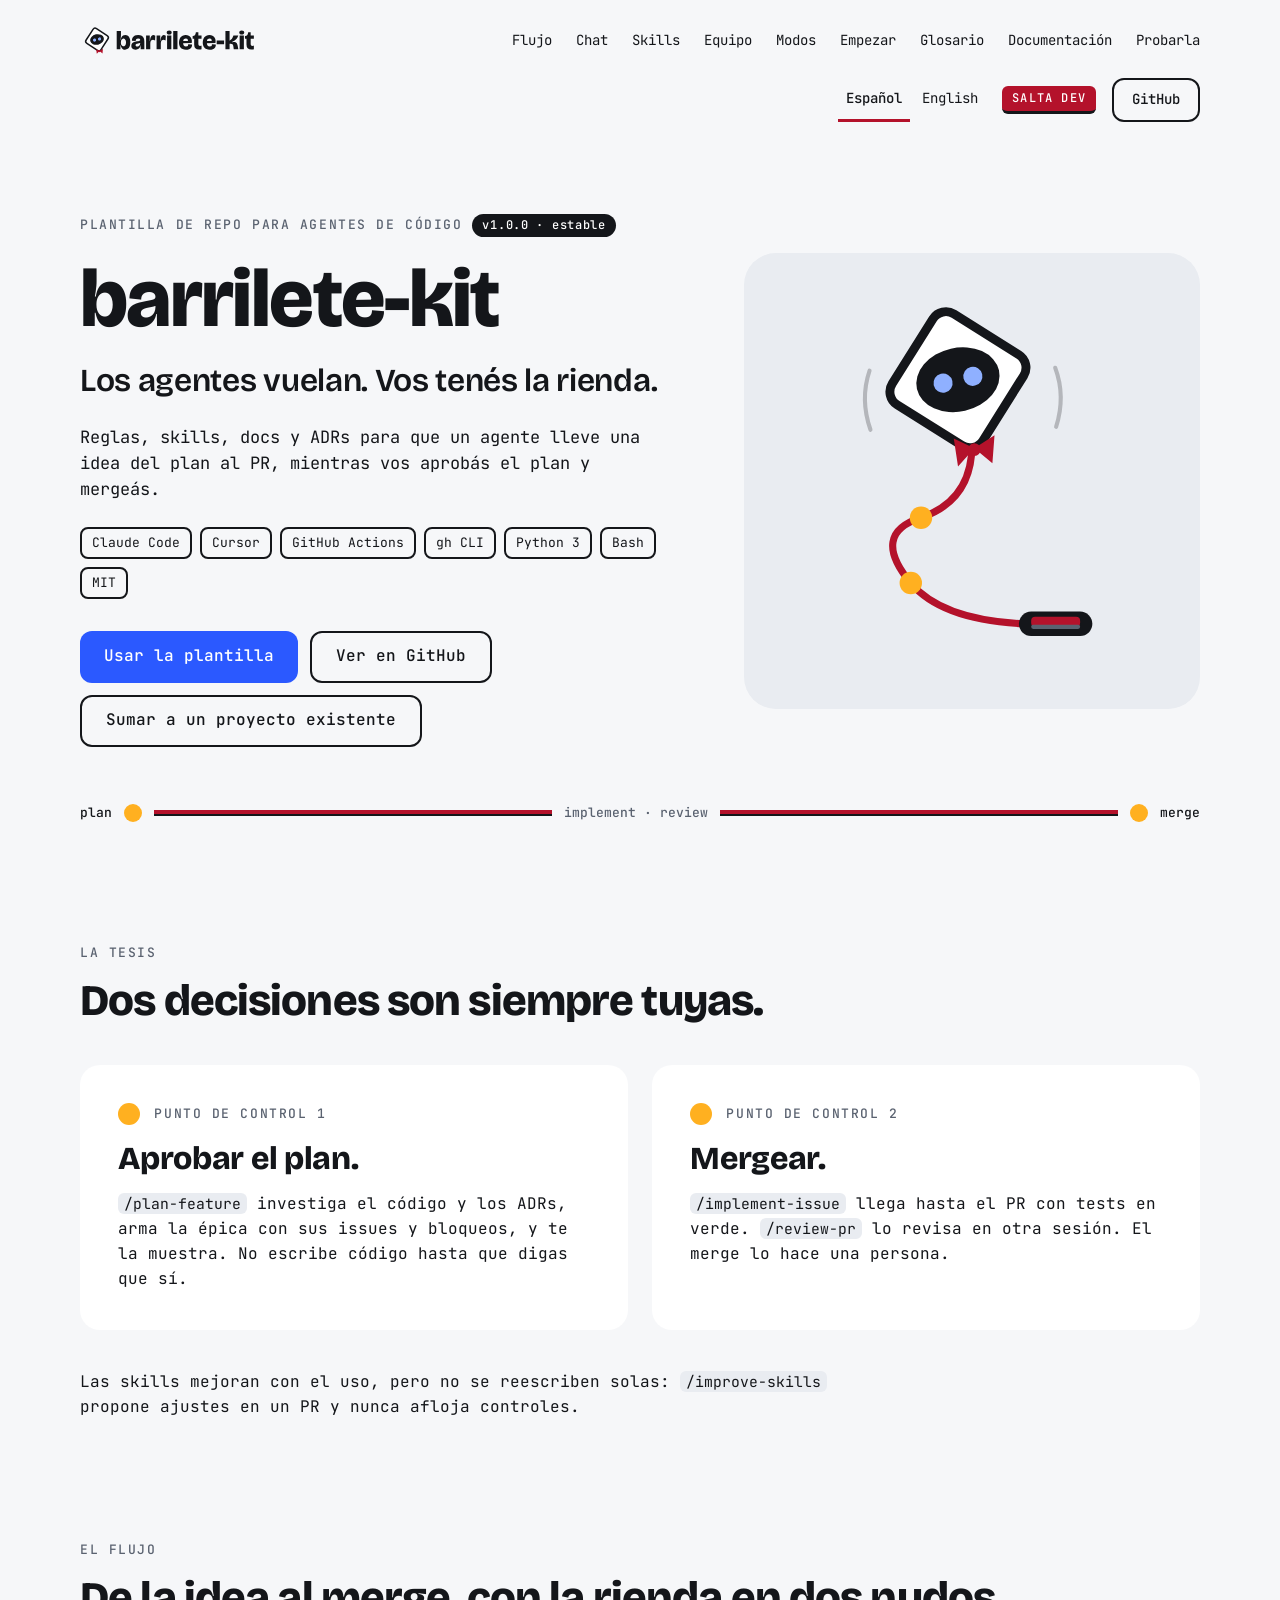
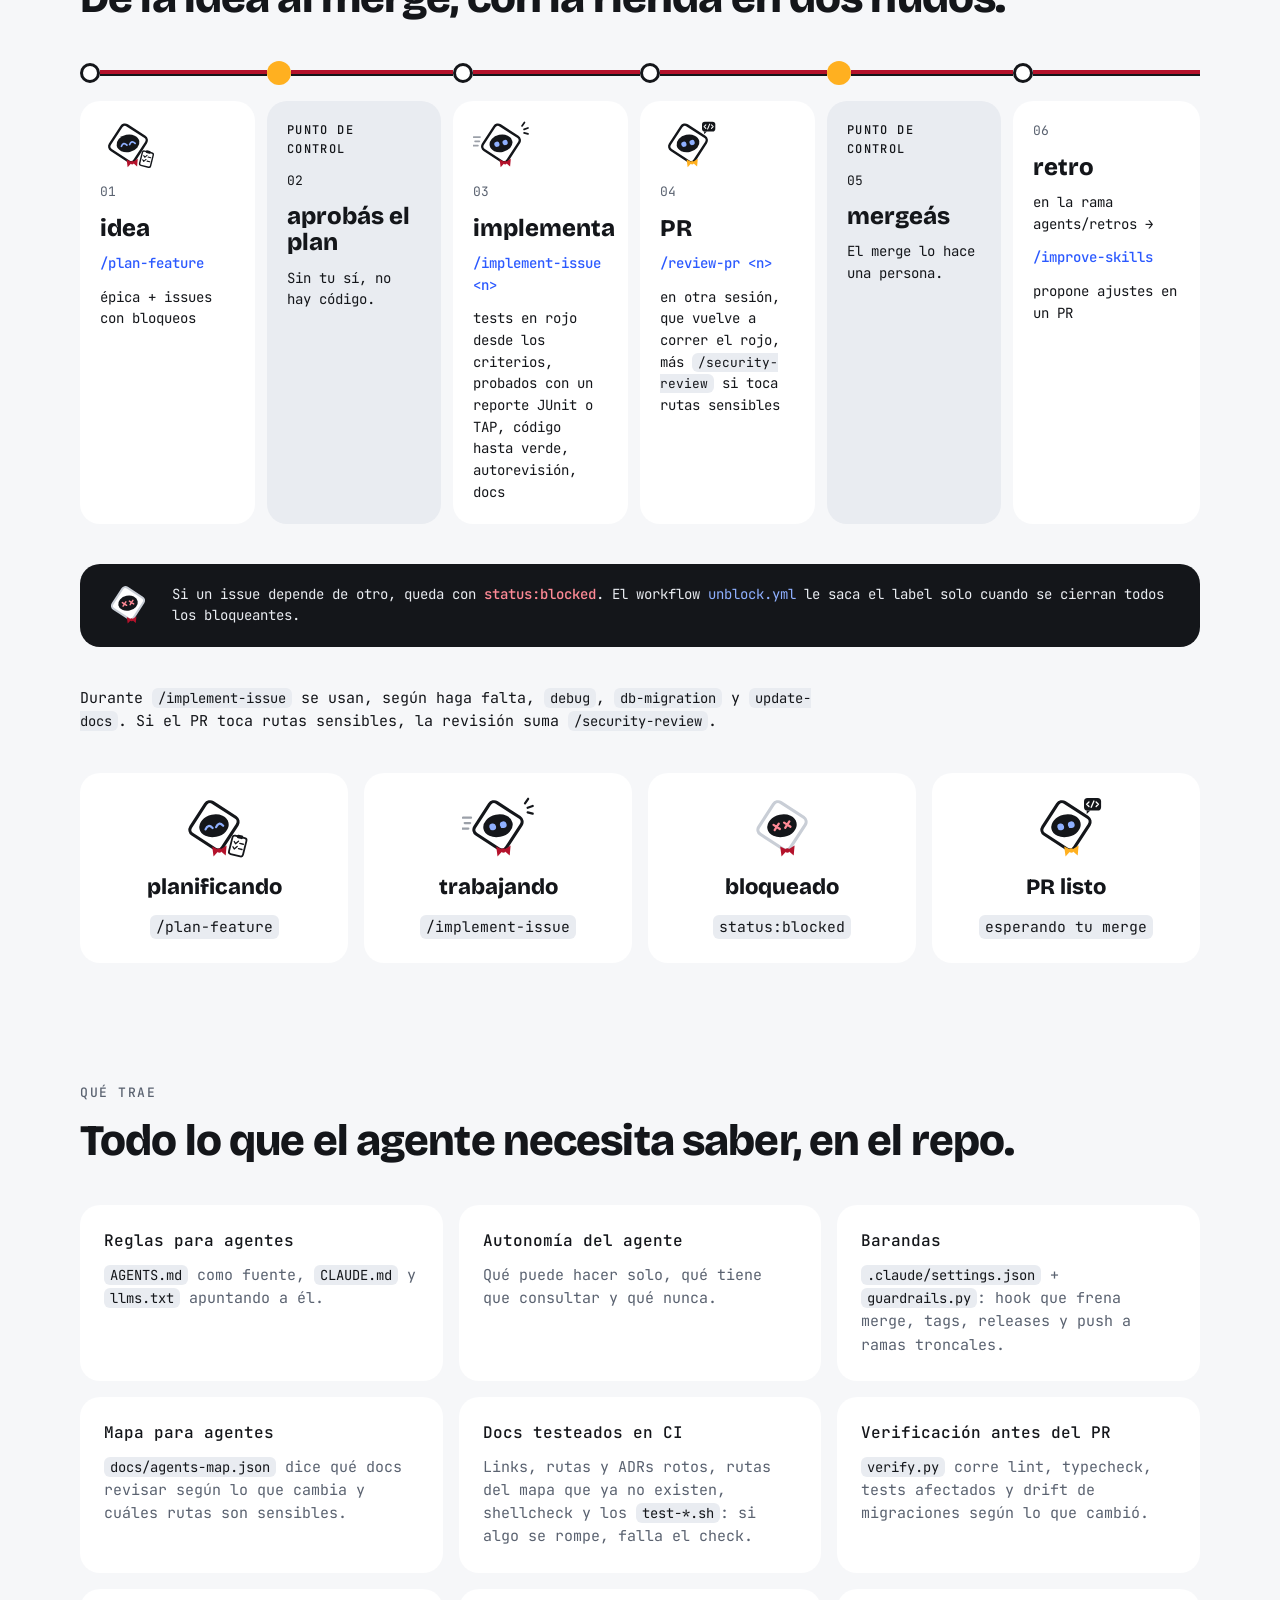
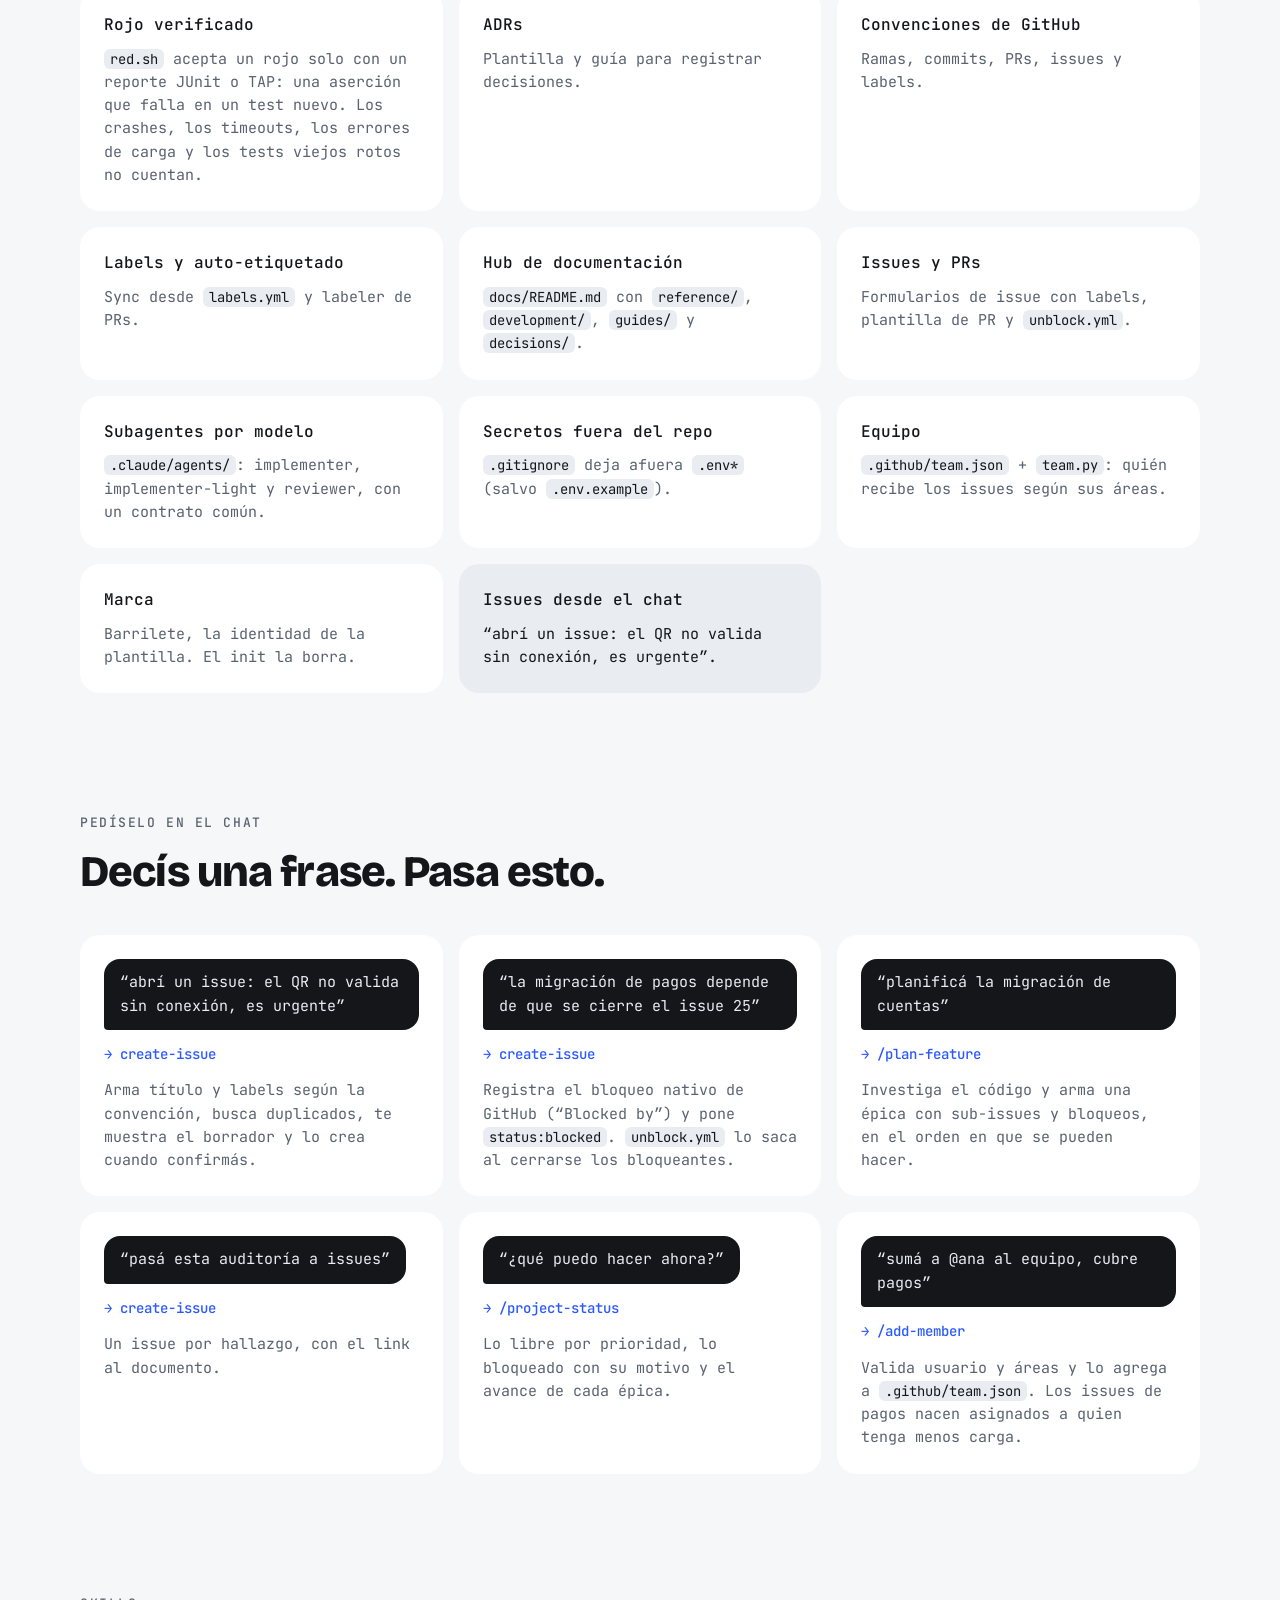
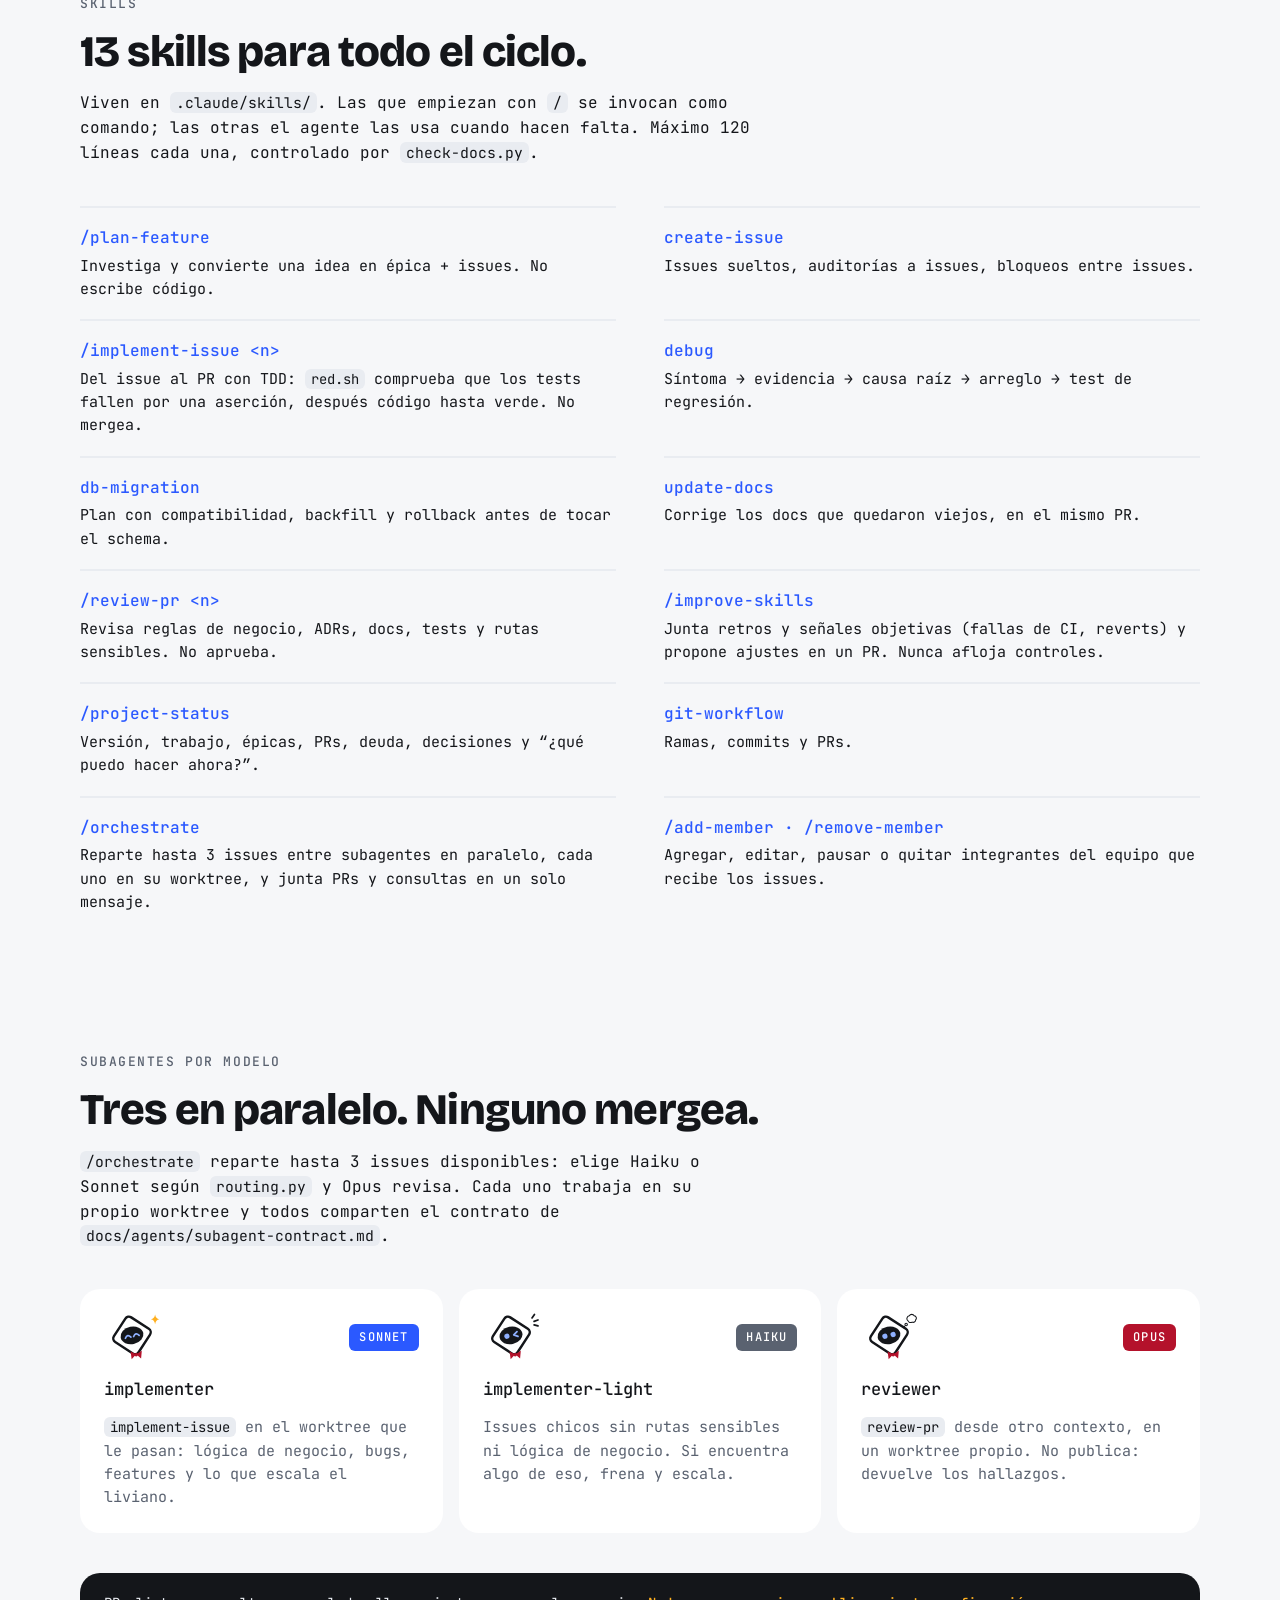
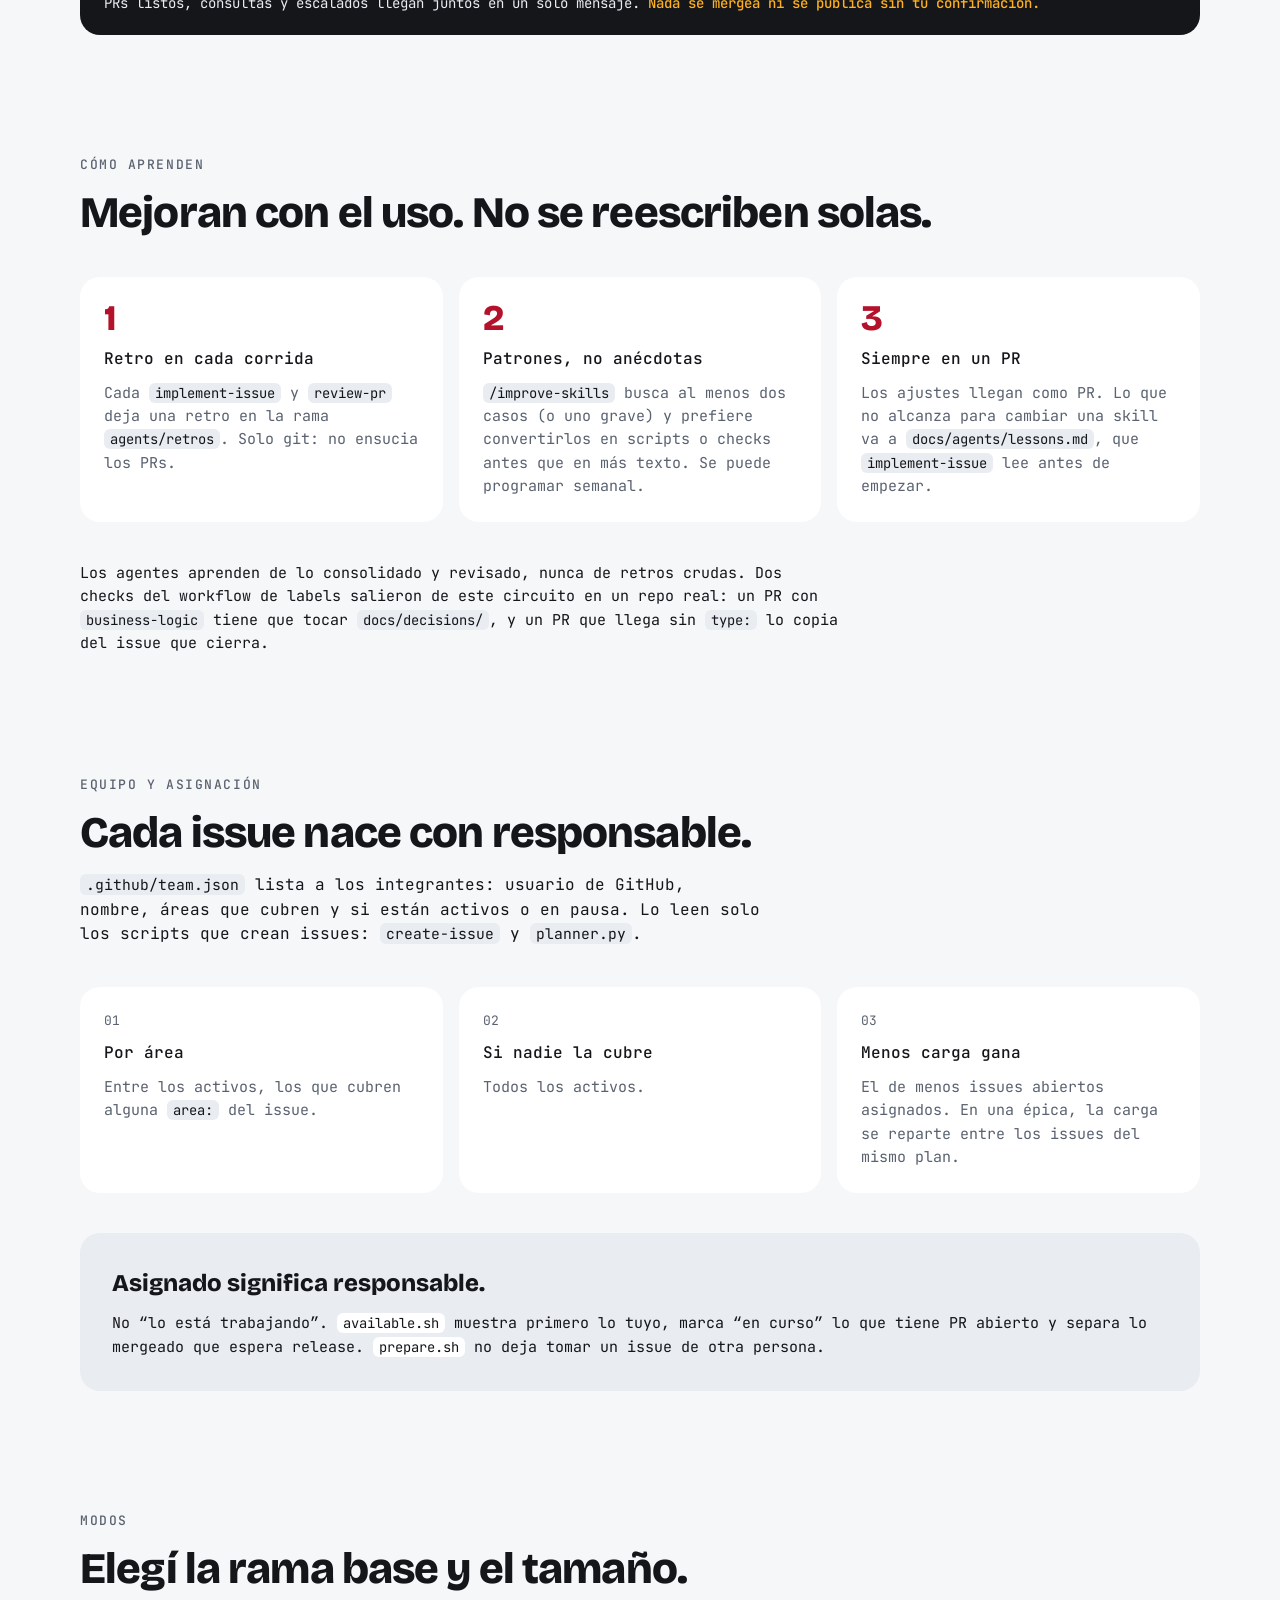
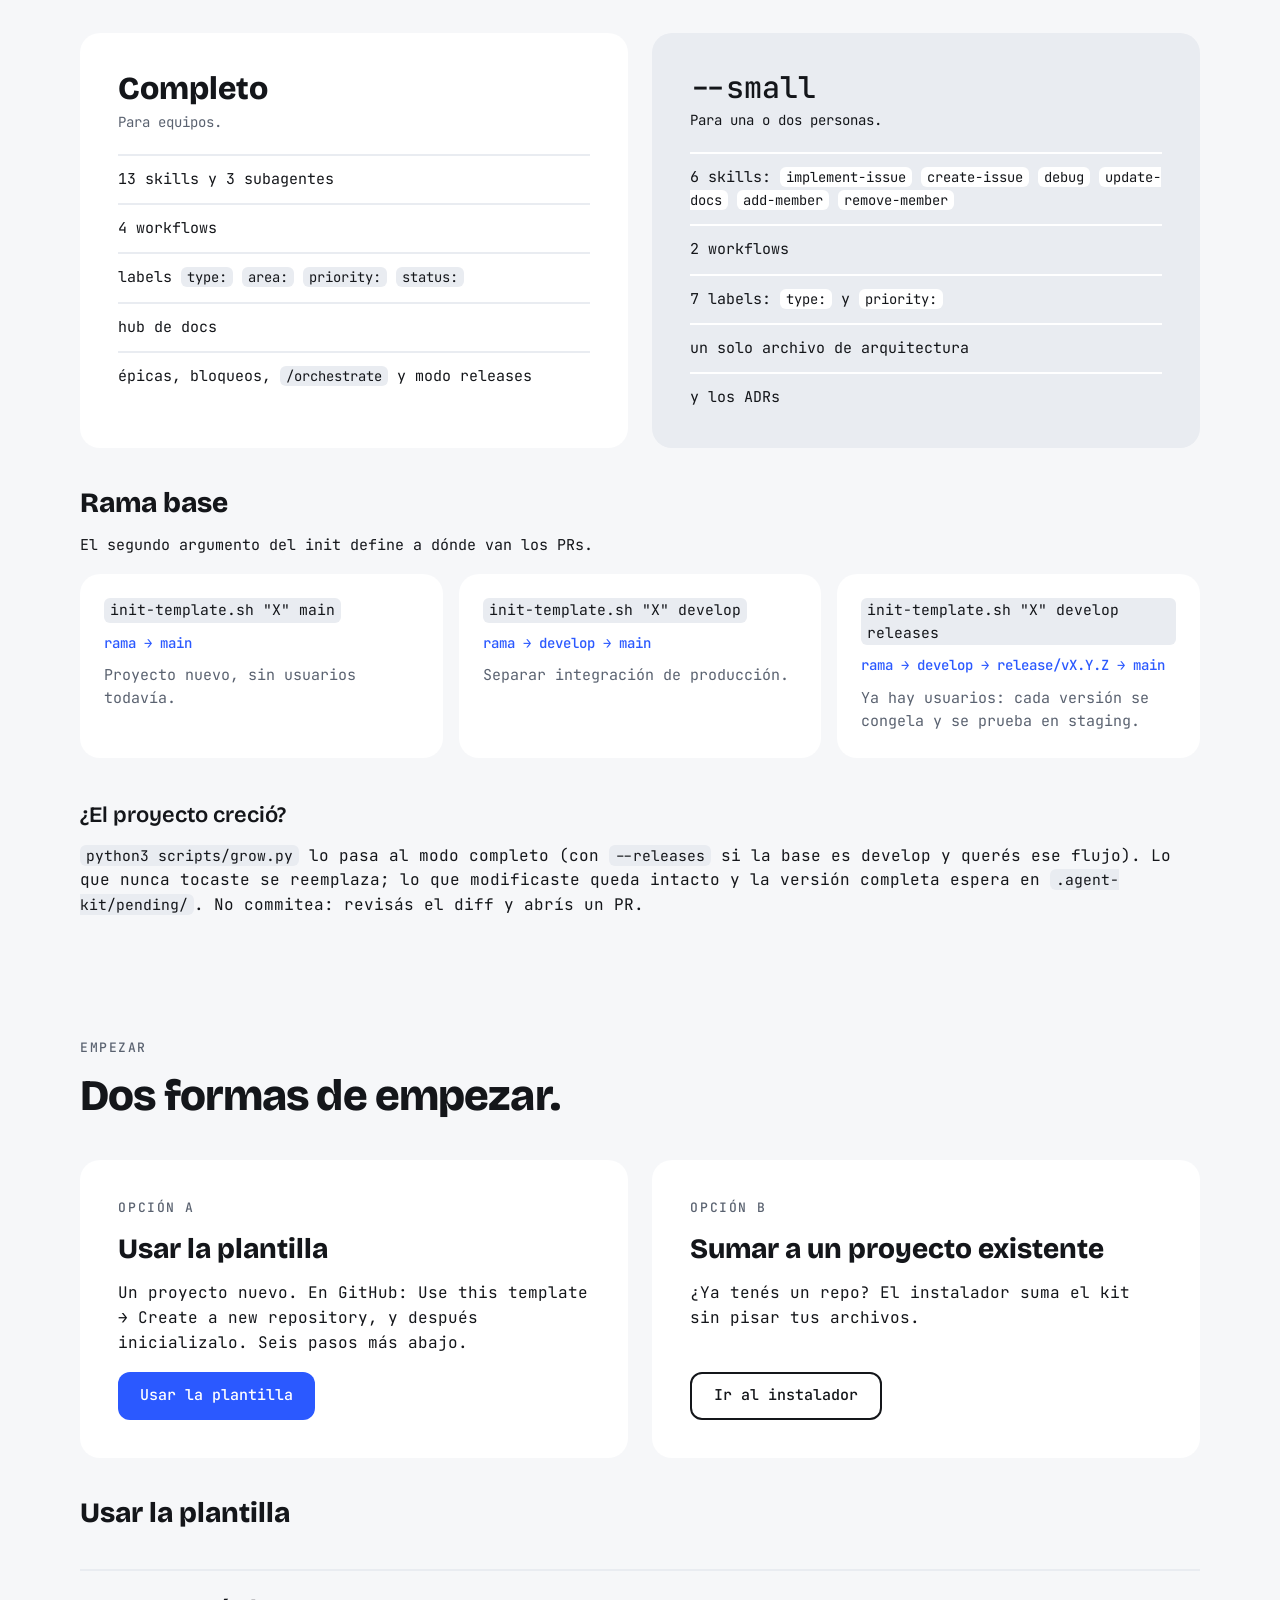
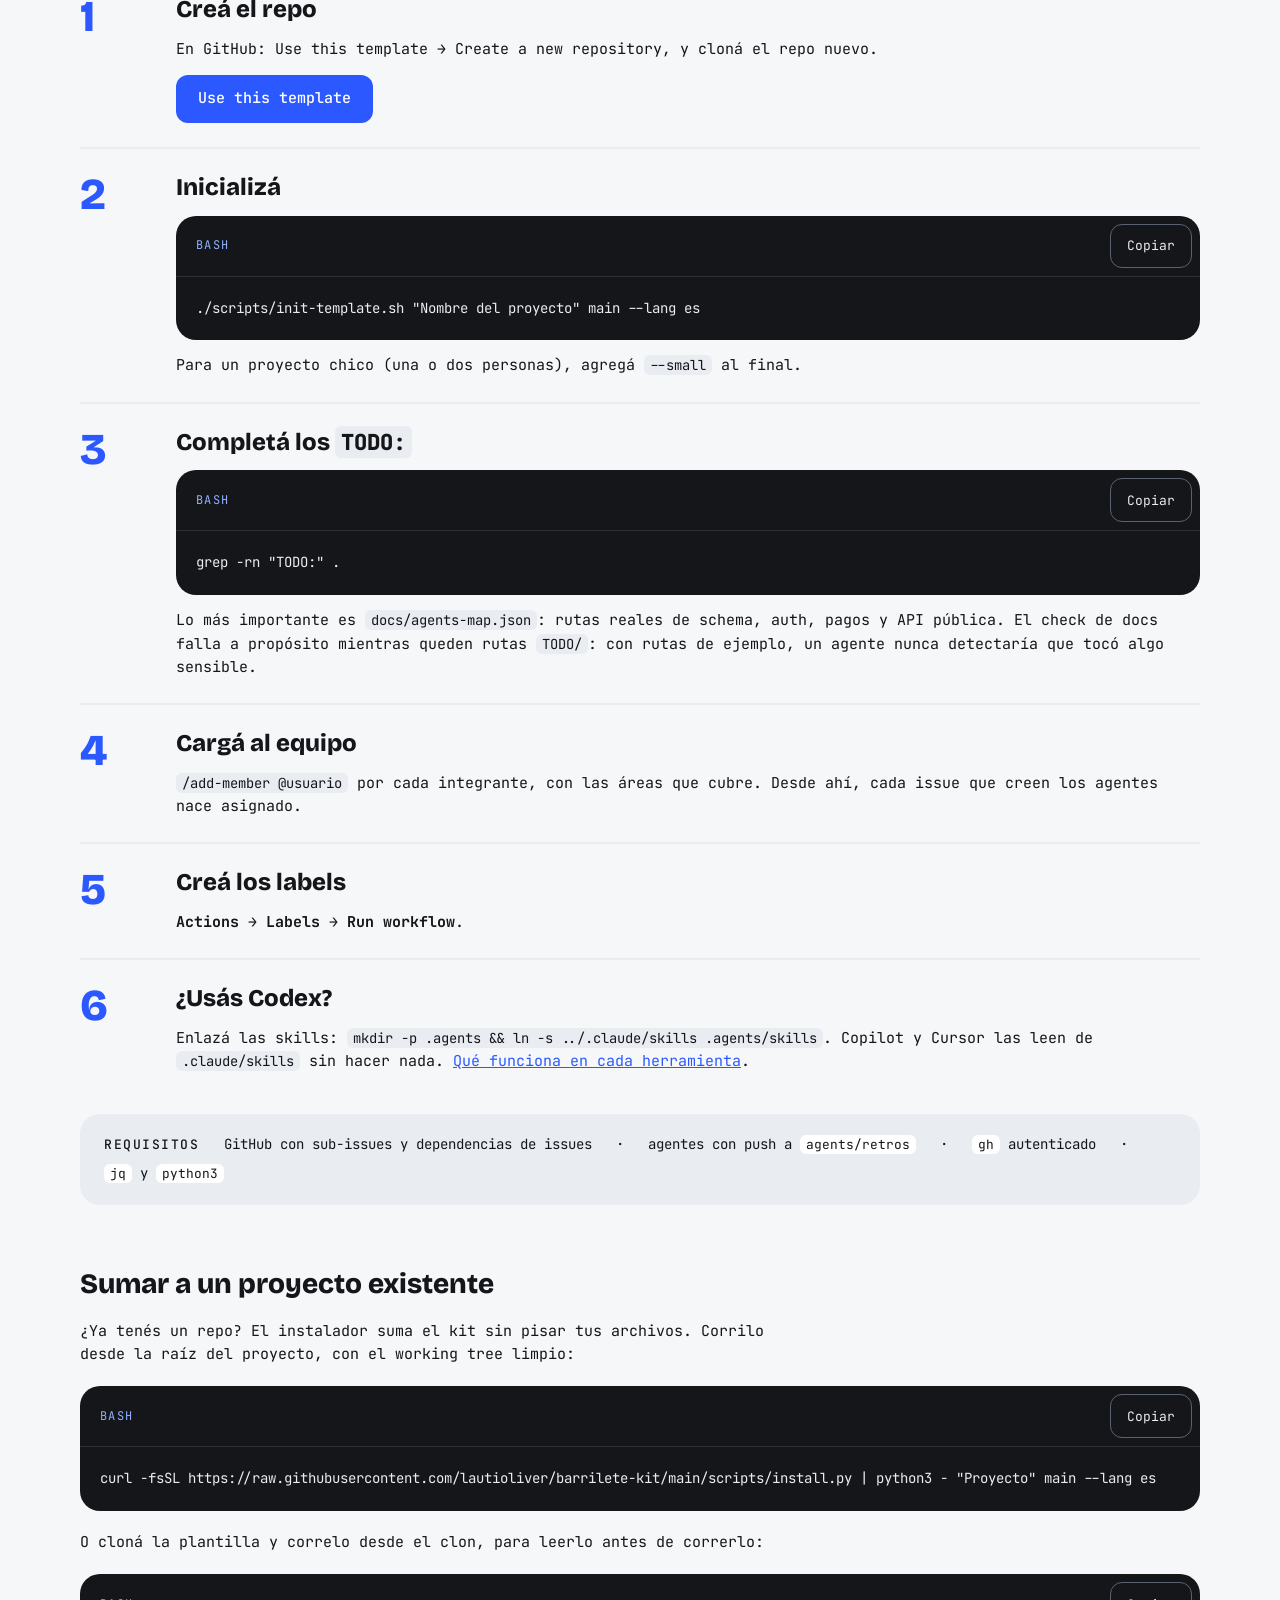
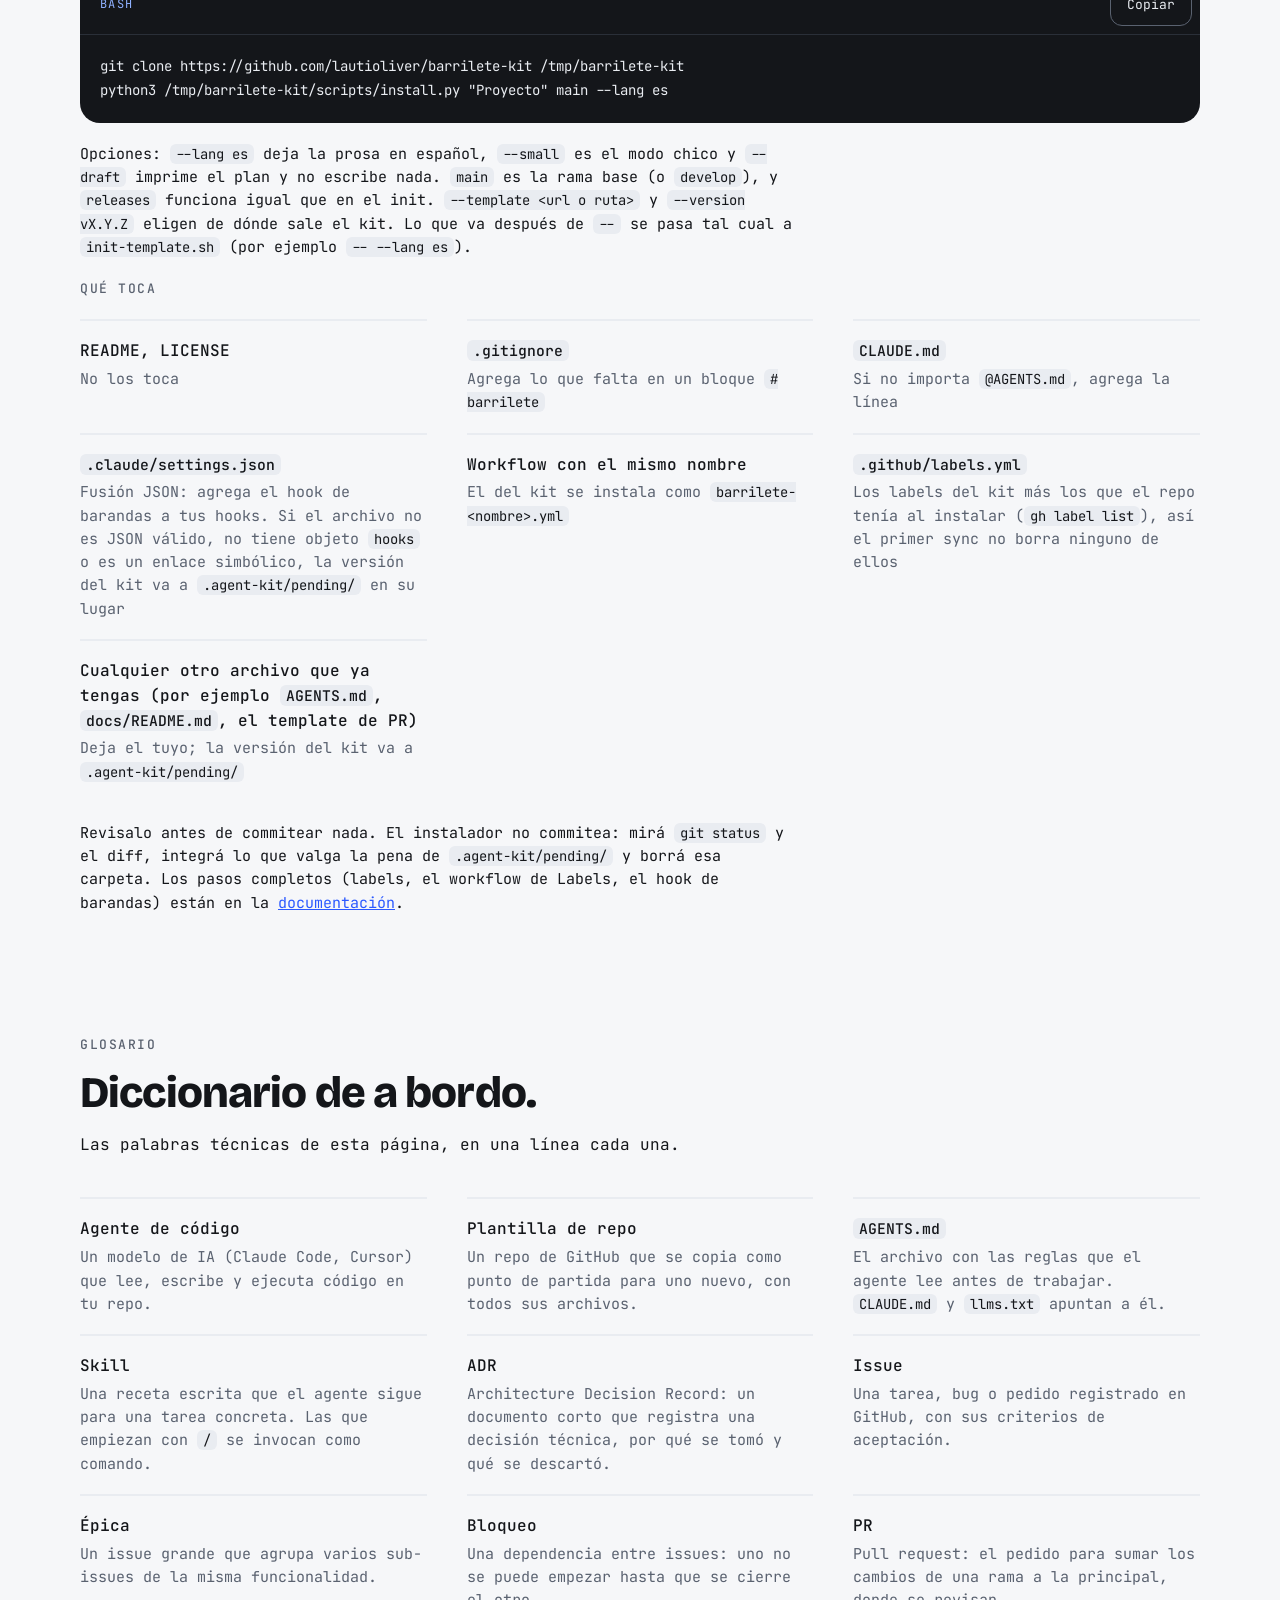
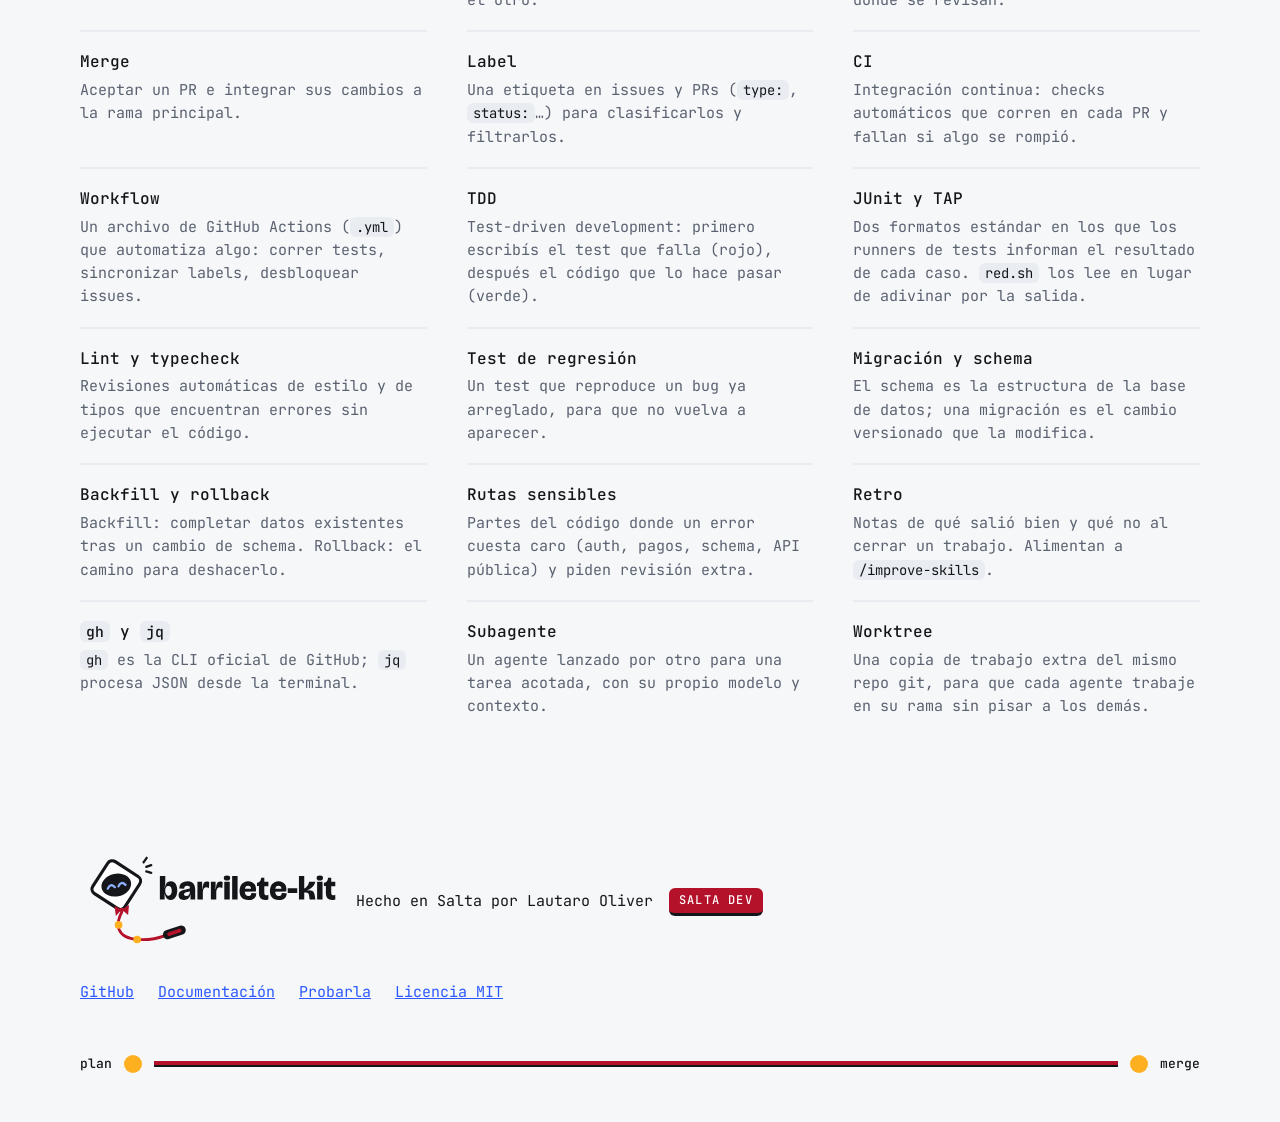
==== commit 466df4c5: "feat(landing): v1.0.0 en la portada y cómo pasar de 0.9 a 1.0 Co-Authored-By: Claude Opus 5.5 <norep" ====
--- a/es/index.html
+++ b/es/index.html
@@ -118,7 +118,7 @@
 <section id="top" style="max-width: 1200px; margin: 0 auto; padding: clamp(40px, 6vw, 72px) clamp(16px, 4vw, 40px) 0; box-sizing: border-box">
 <div style="display: flex; flex-wrap: wrap-reverse; align-items: center; gap: 48px">
 <div style="flex: 1 1 520px; min-width: 0; display: flex; flex-direction: column; gap: 24px">
-<div style="font-size: 13px; letter-spacing: 0.12em; text-transform: uppercase; color: var(--ink-muted); font-weight: 500">Plantilla de repo para agentes de código</div>
+<div style="font-size: 13px; letter-spacing: 0.12em; text-transform: uppercase; color: var(--ink-muted); font-weight: 500">Plantilla de repo para agentes de código<a href="https://github.com/lautioliver/barrilete-kit/releases/tag/v1.0.0" style="display: inline-flex; align-items: center; gap: 6px; margin-left: 10px; padding: 2px 10px; border-radius: 999px; background: var(--ink); color: var(--surface-raised); text-decoration: none; letter-spacing: 0.06em; text-transform: none; font-size: 12px">v1.0.0 · estable</a></div>
 <h1 class="in" style="margin: 0; font-family: var(--font-display); font-weight: 800; font-size: clamp(48px, 6.4vw, 88px); line-height: 0.95; letter-spacing: -0.02em">barrilete-kit</h1>
 <p class="in in2" style="margin: 0; font-family: var(--font-display); font-weight: 600; font-size: clamp(24px, 2.6vw, 32px); line-height: 1.15; letter-spacing: -0.01em">Los agentes vuelan. Vos tenés la rienda.</p>
 <p style="margin: 0; font-size: 17px; max-width: 560px">Reglas, skills, docs y ADRs para que un agente lleve una idea del plan al PR, mientras vos aprobás el plan y mergeás.</p>
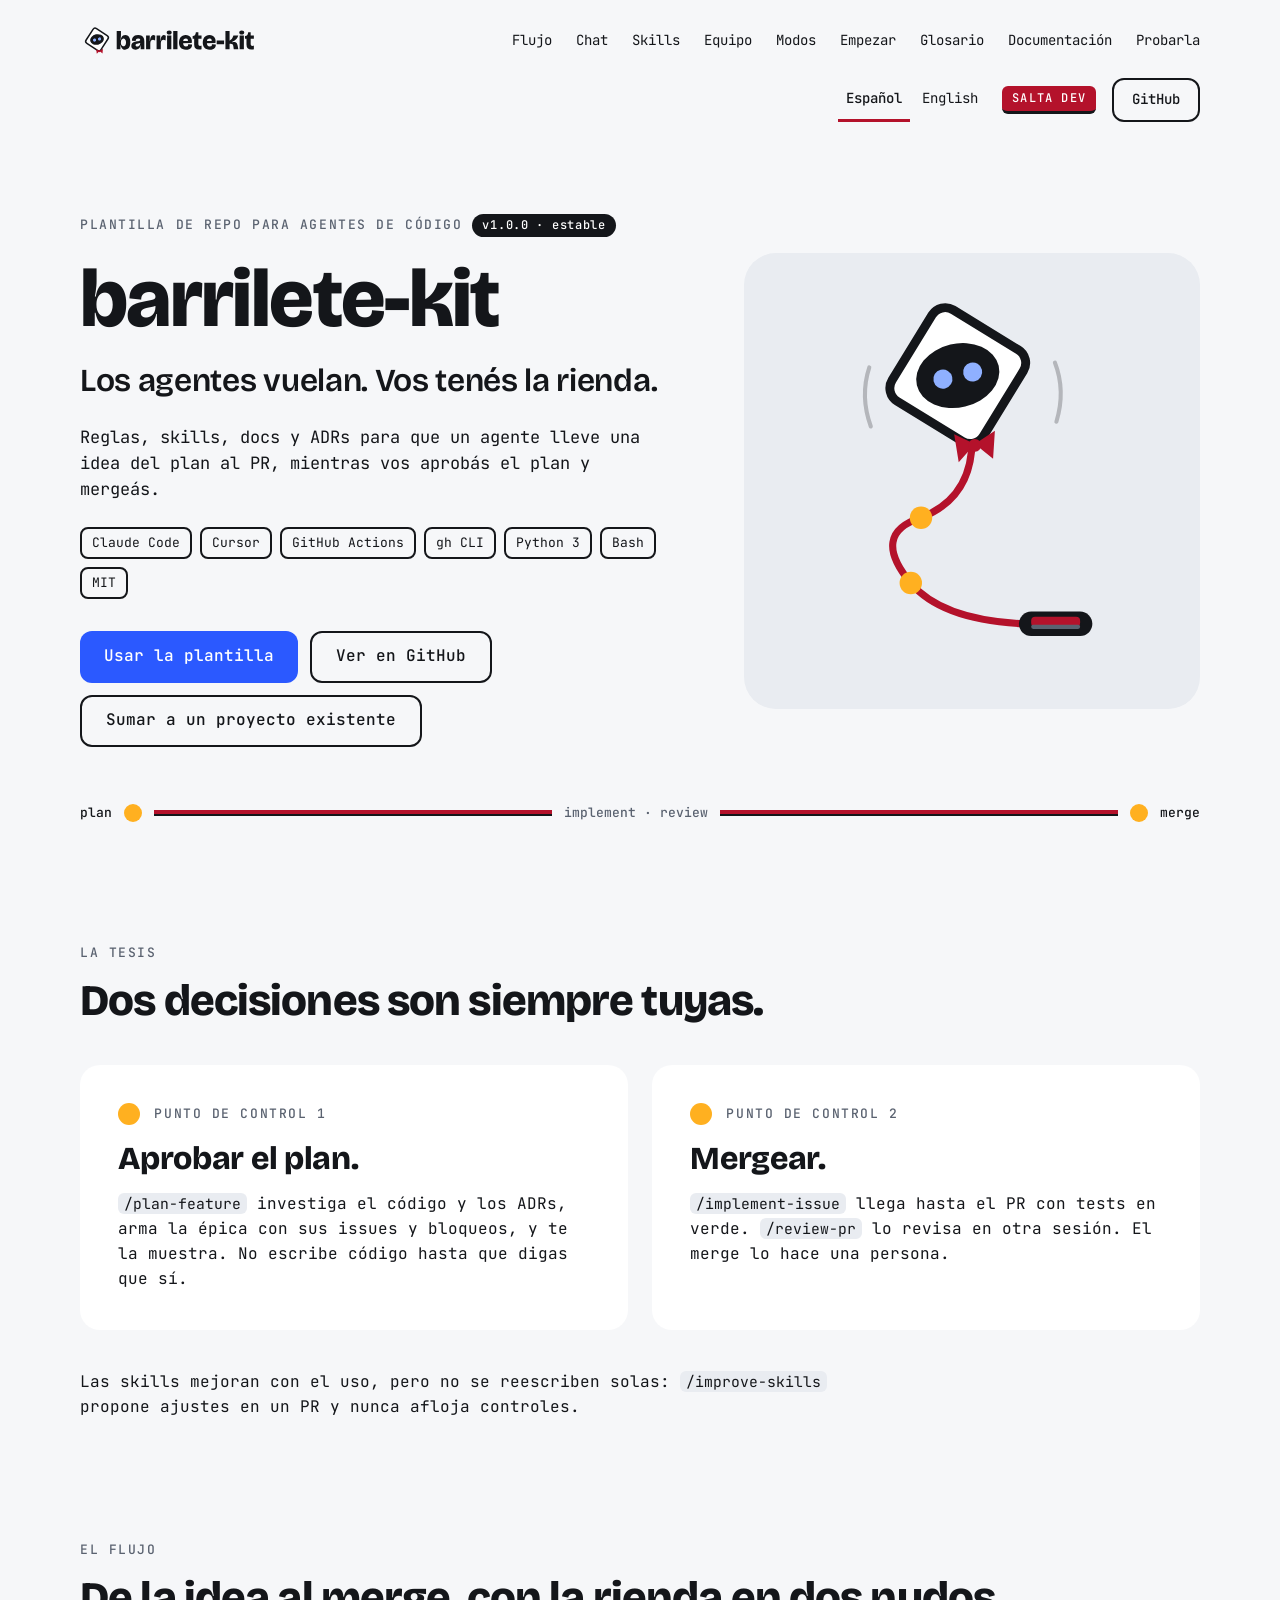
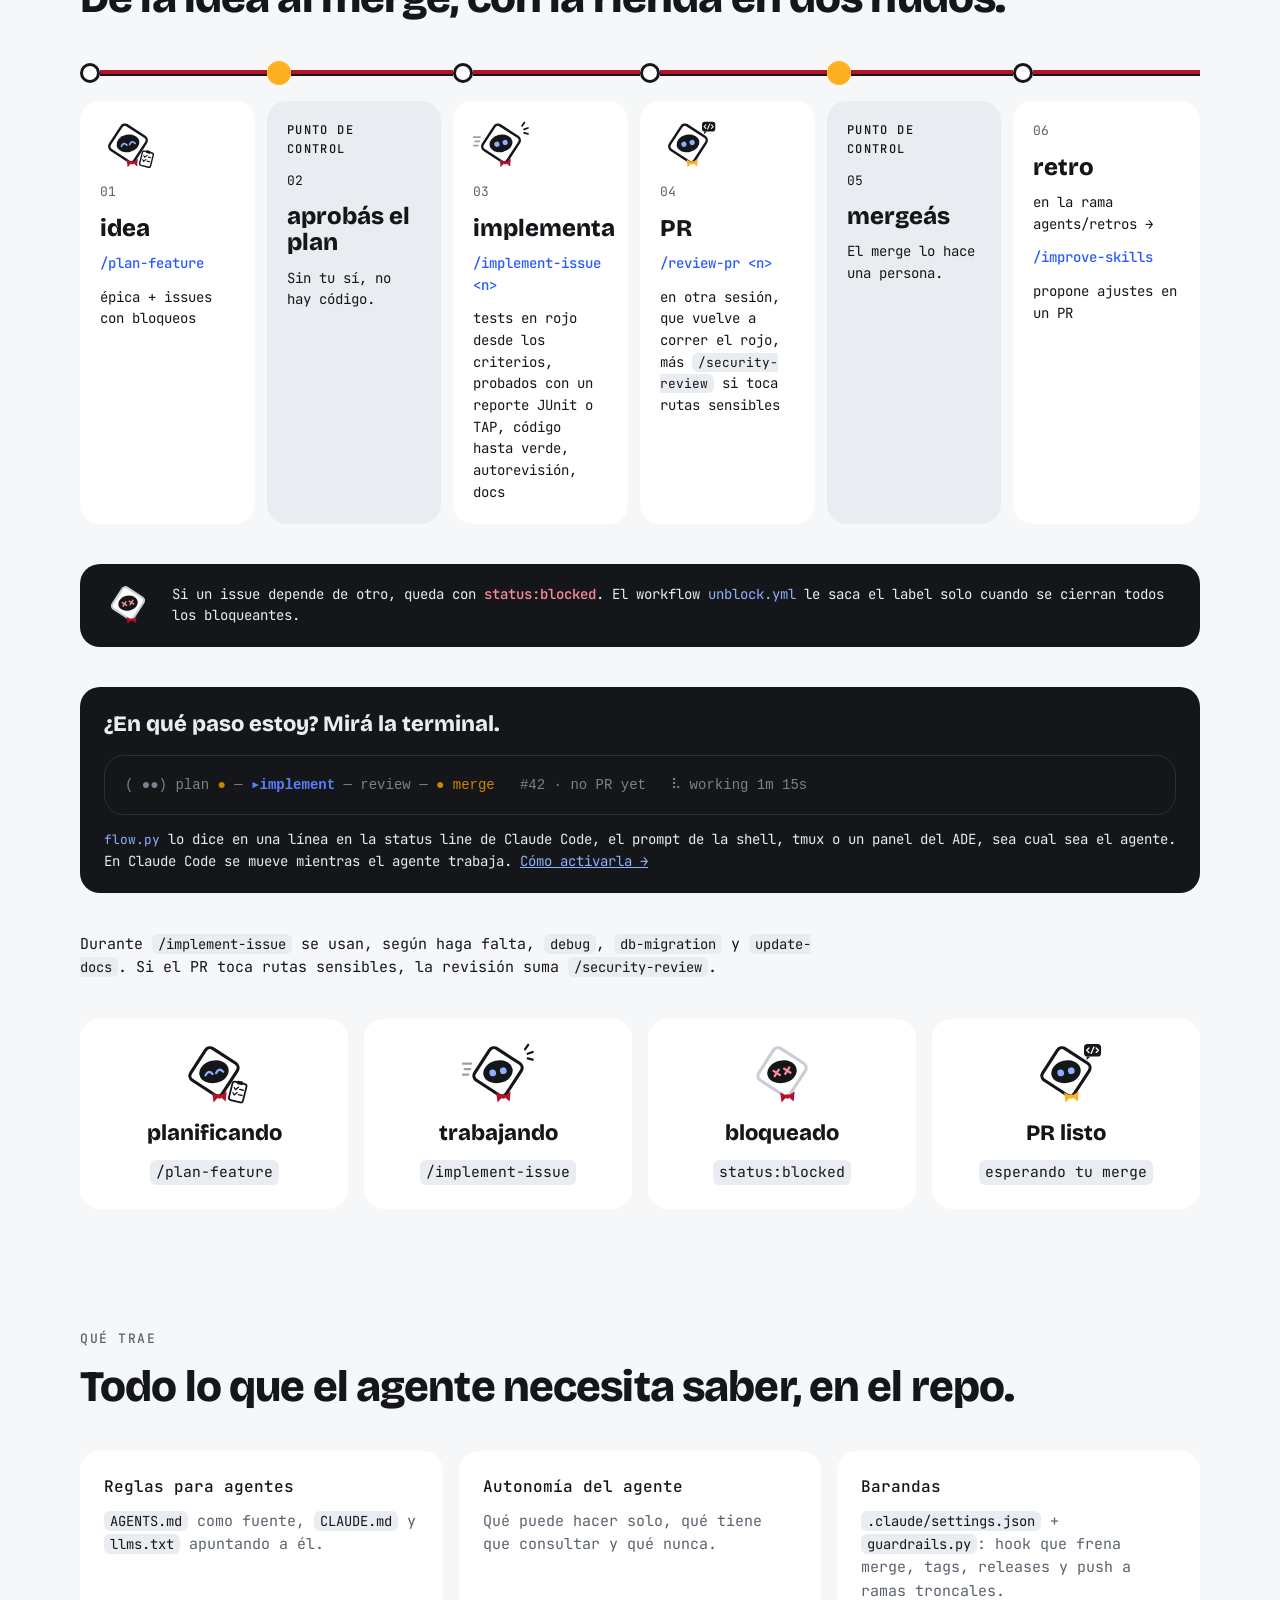
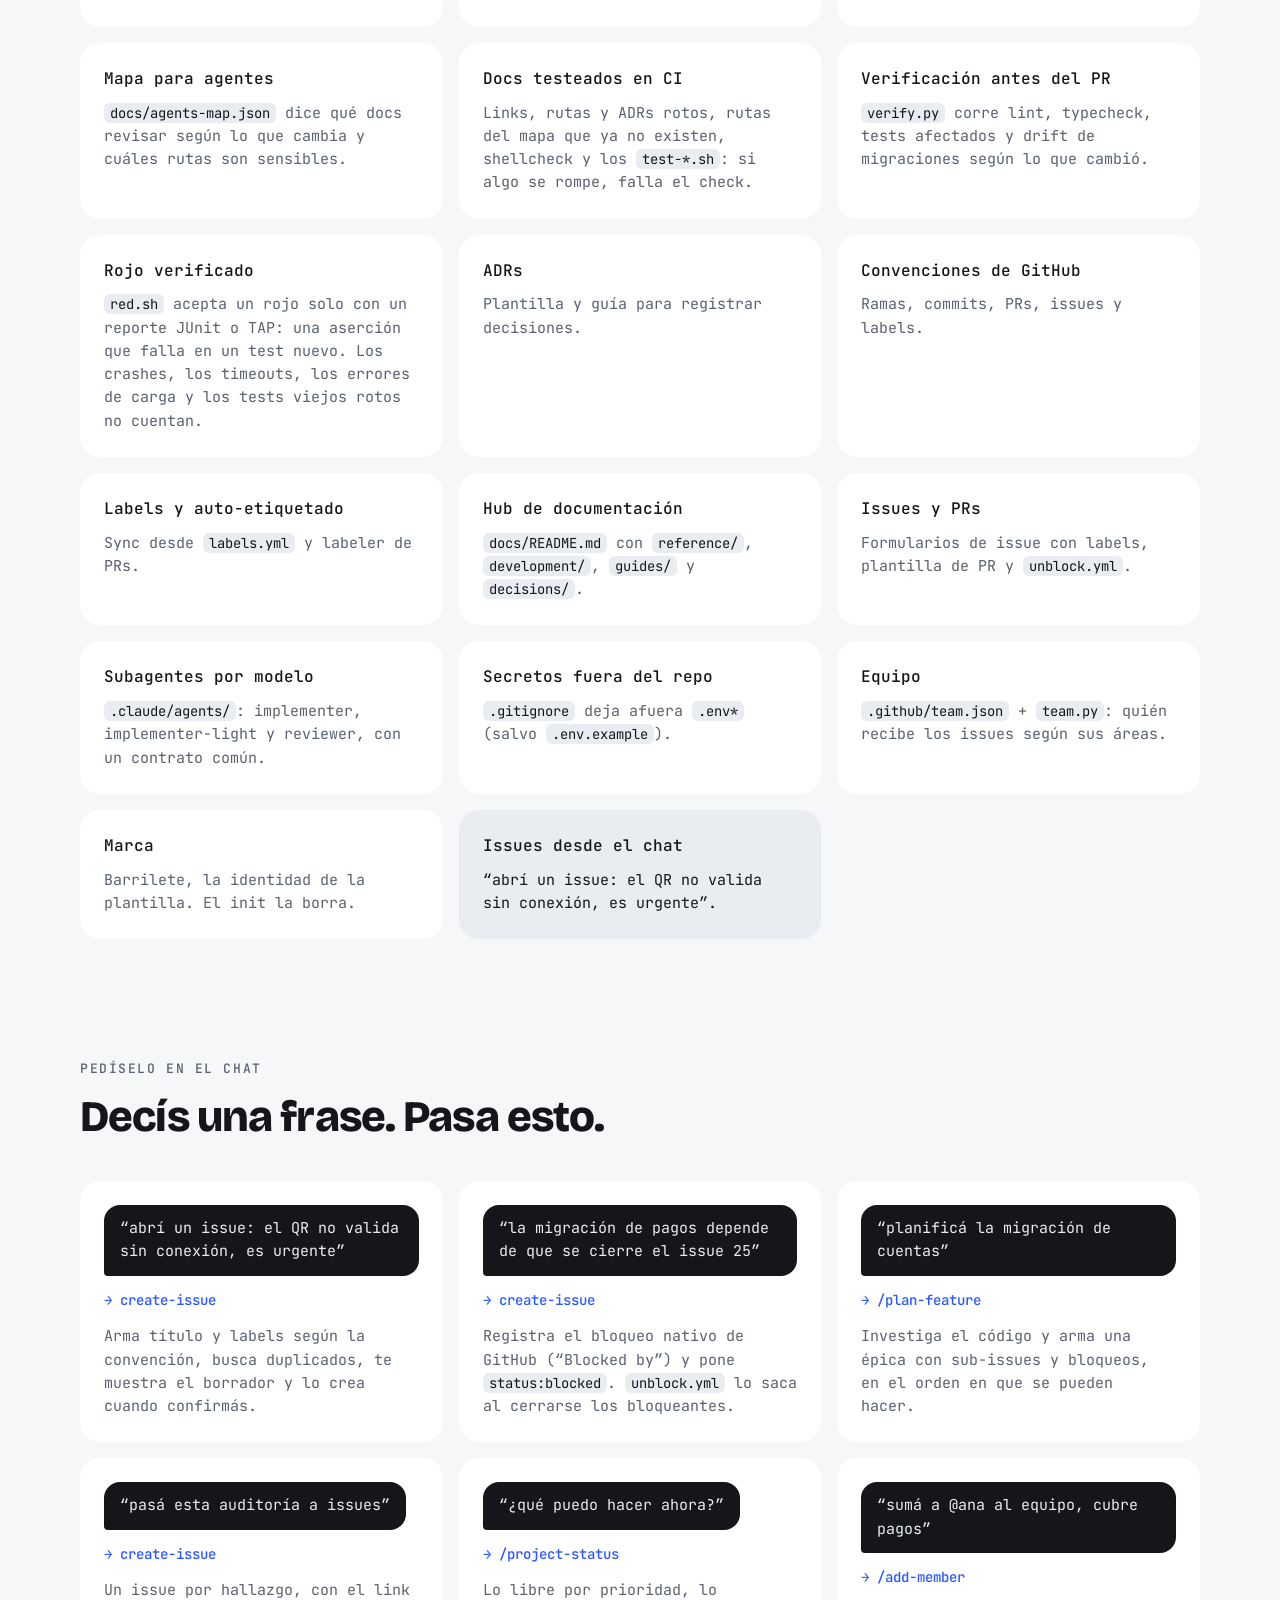
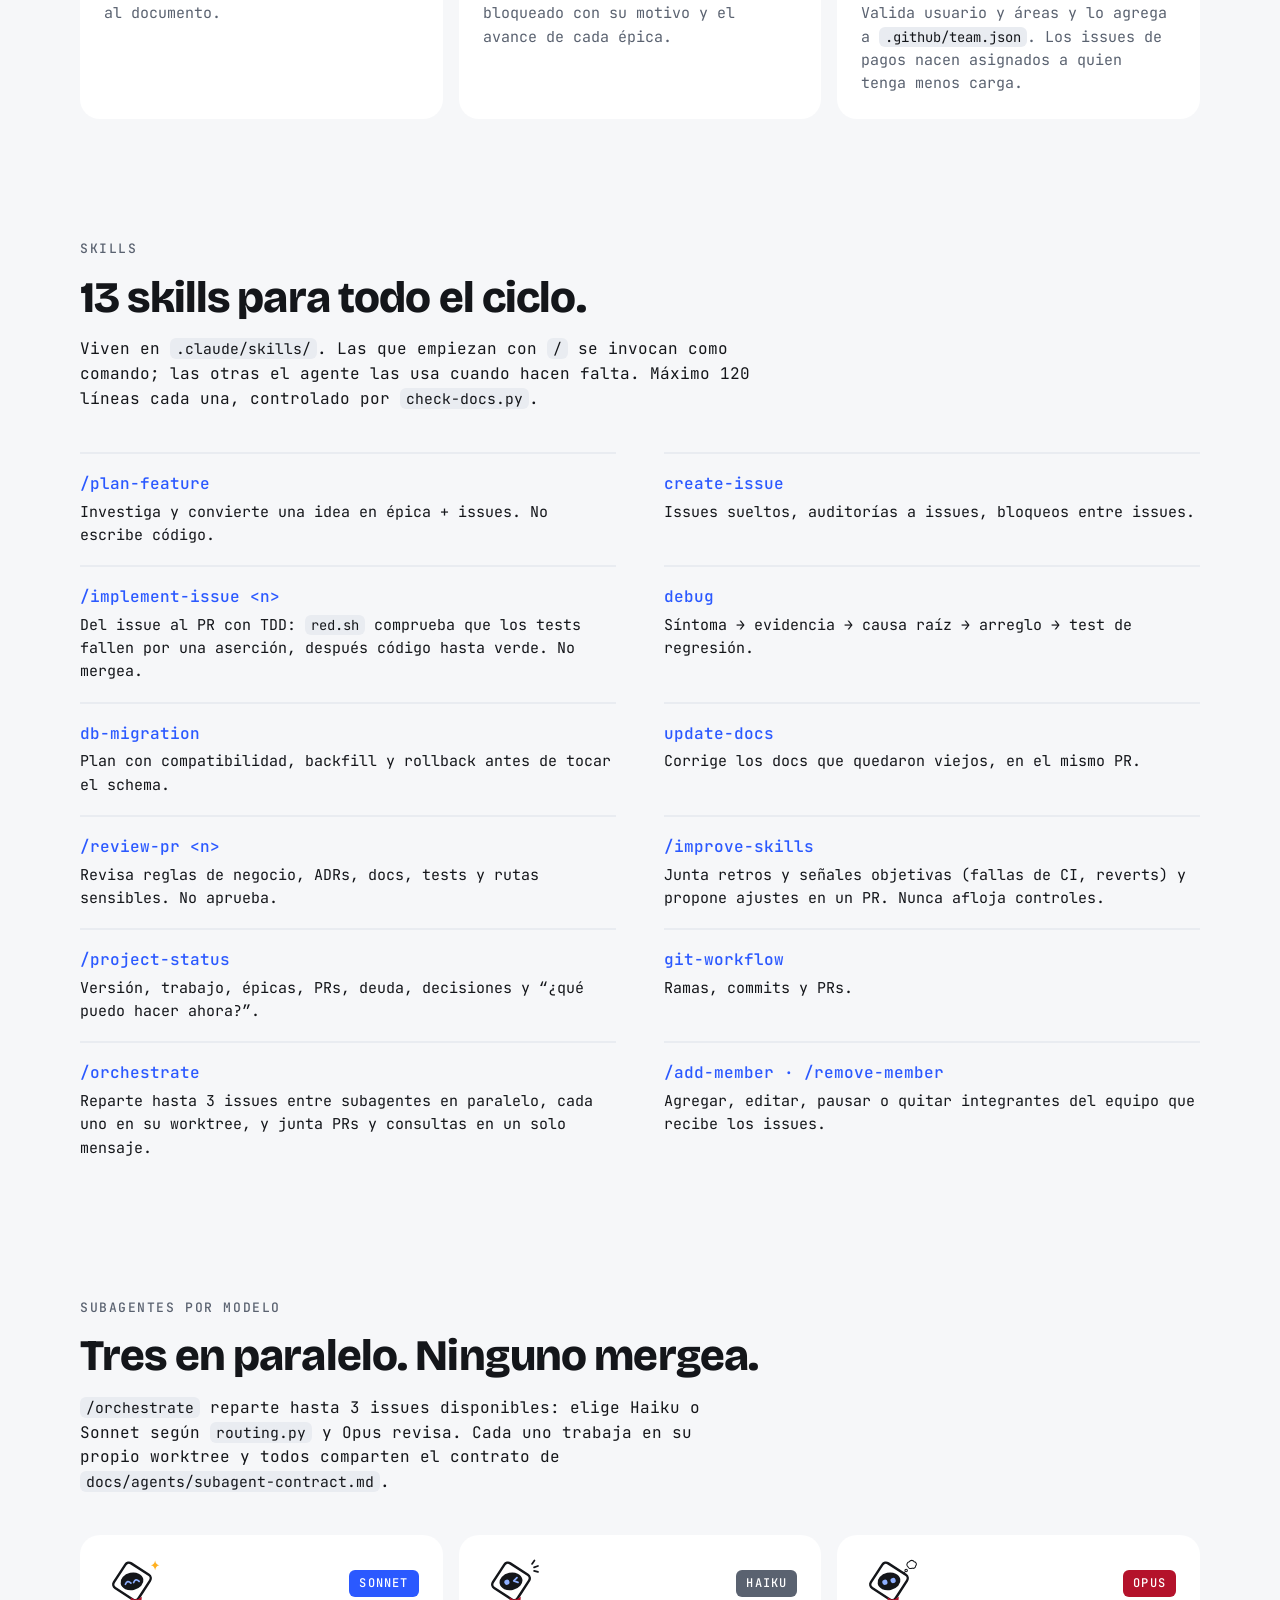
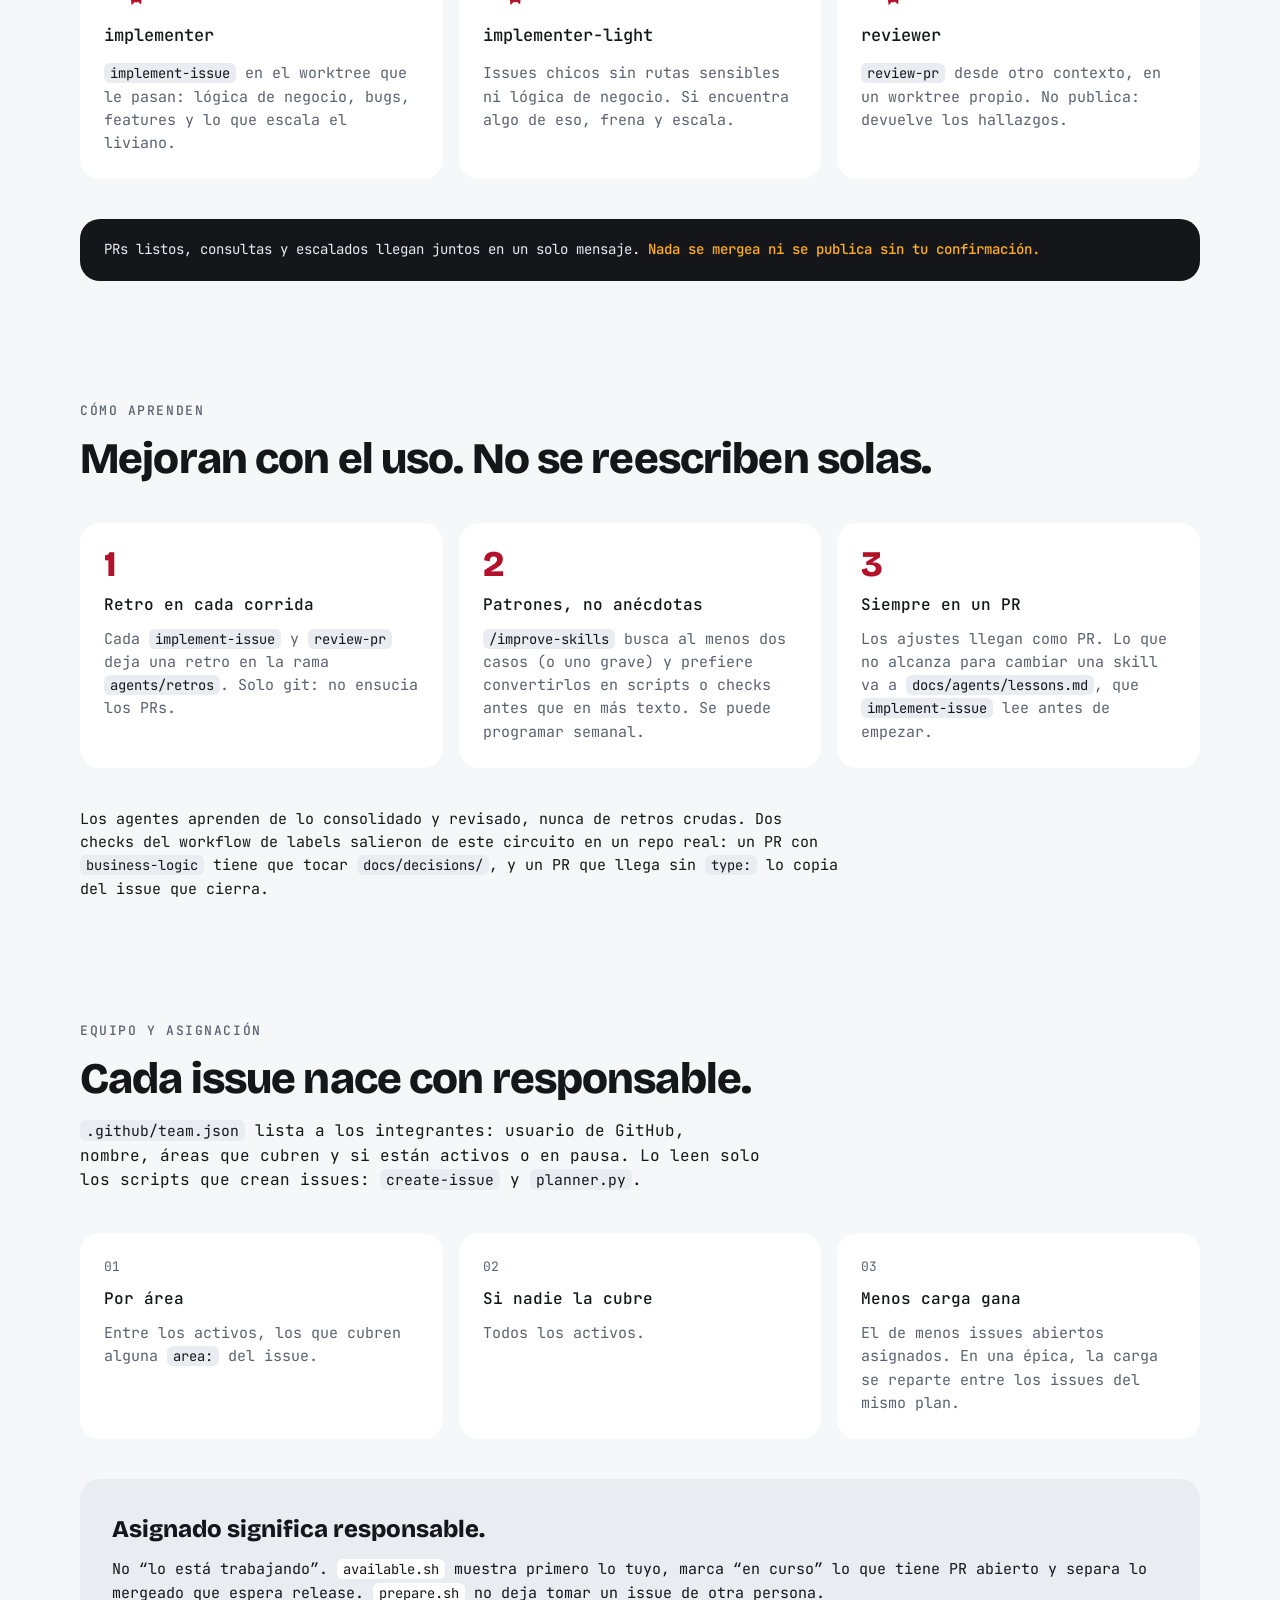
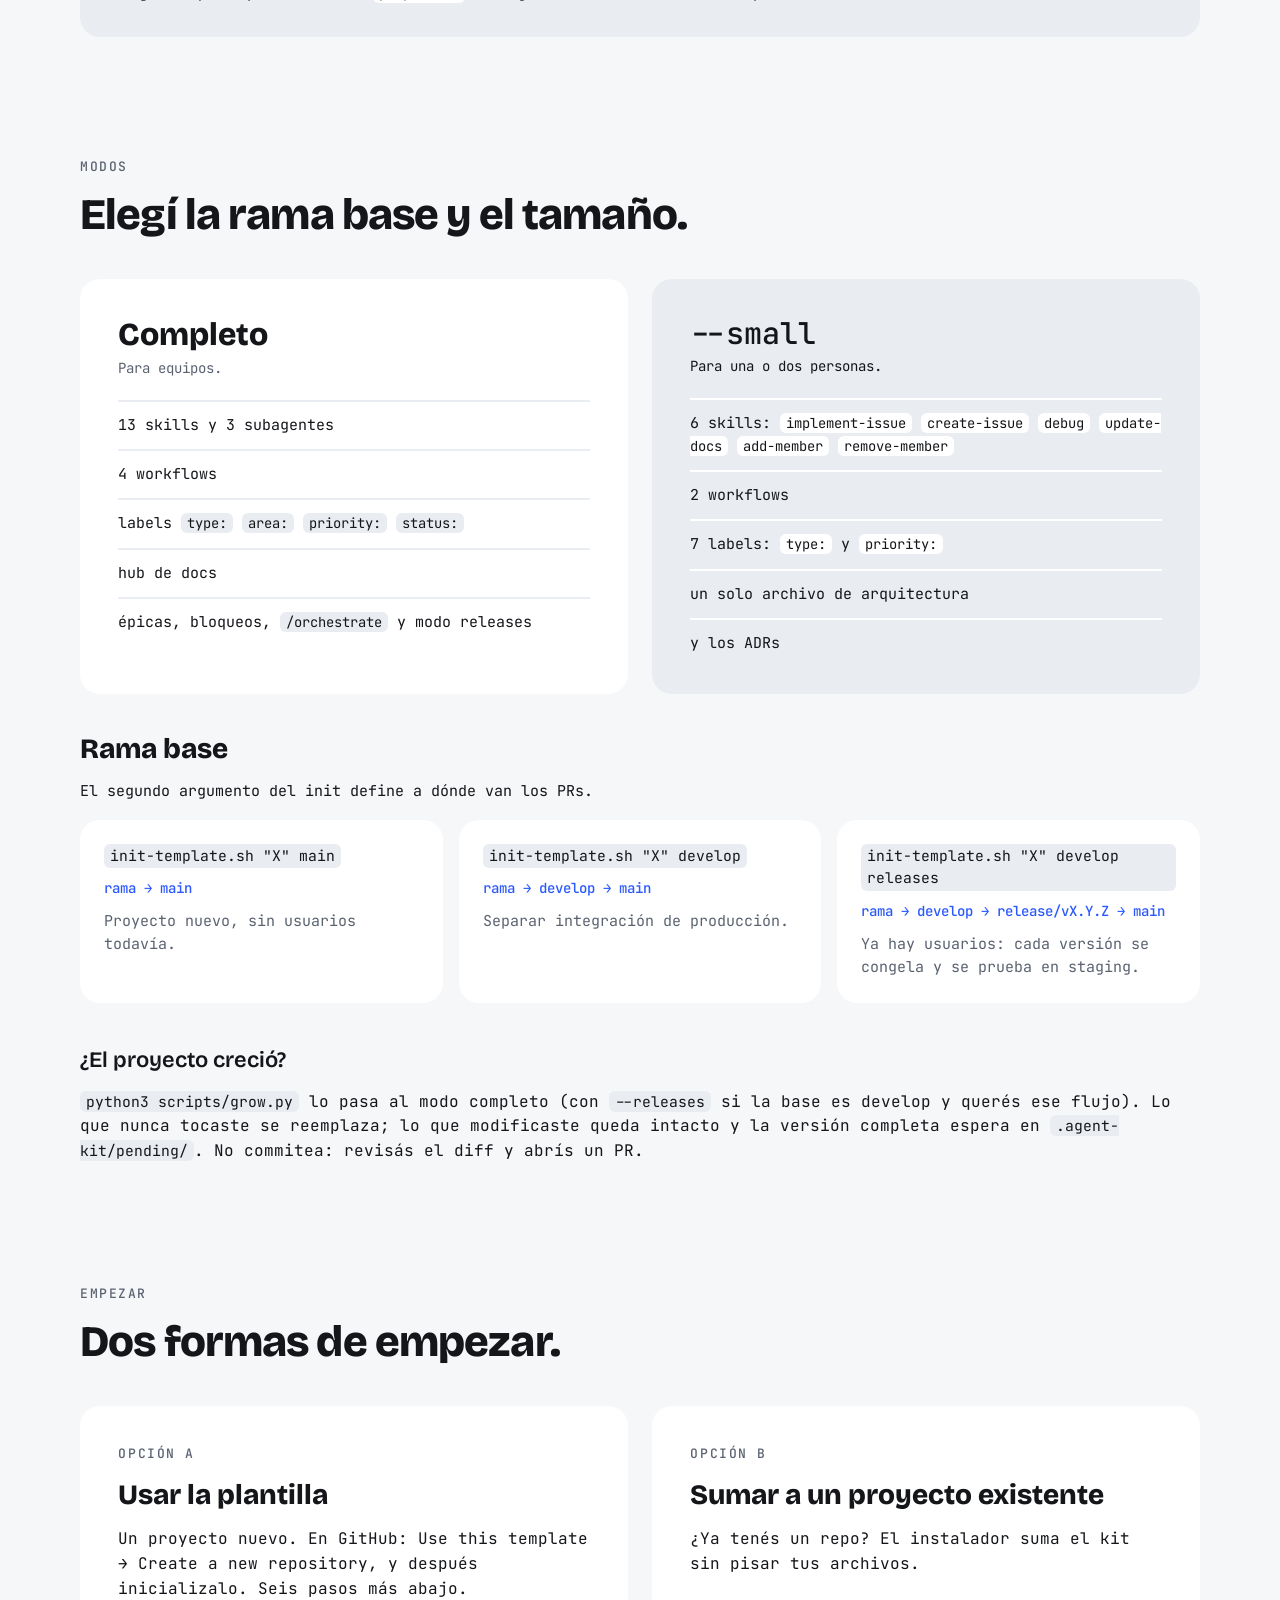
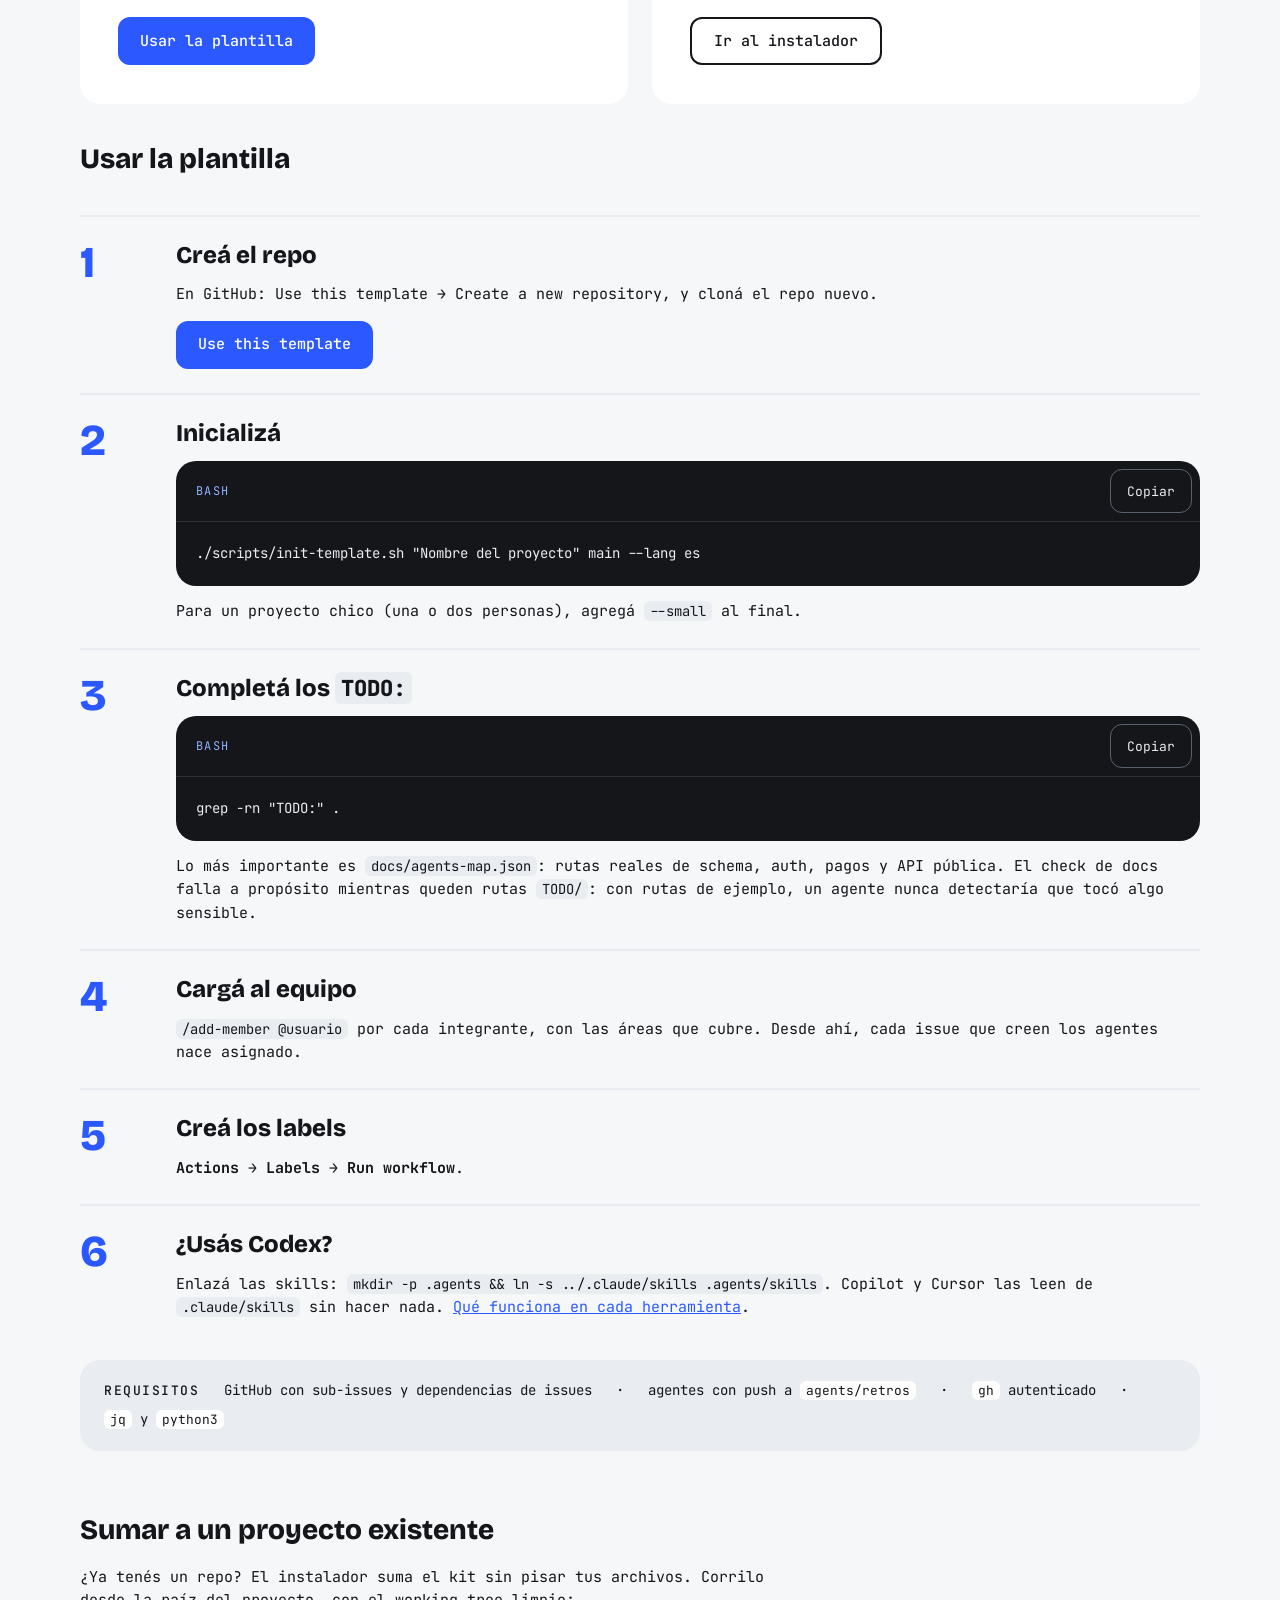
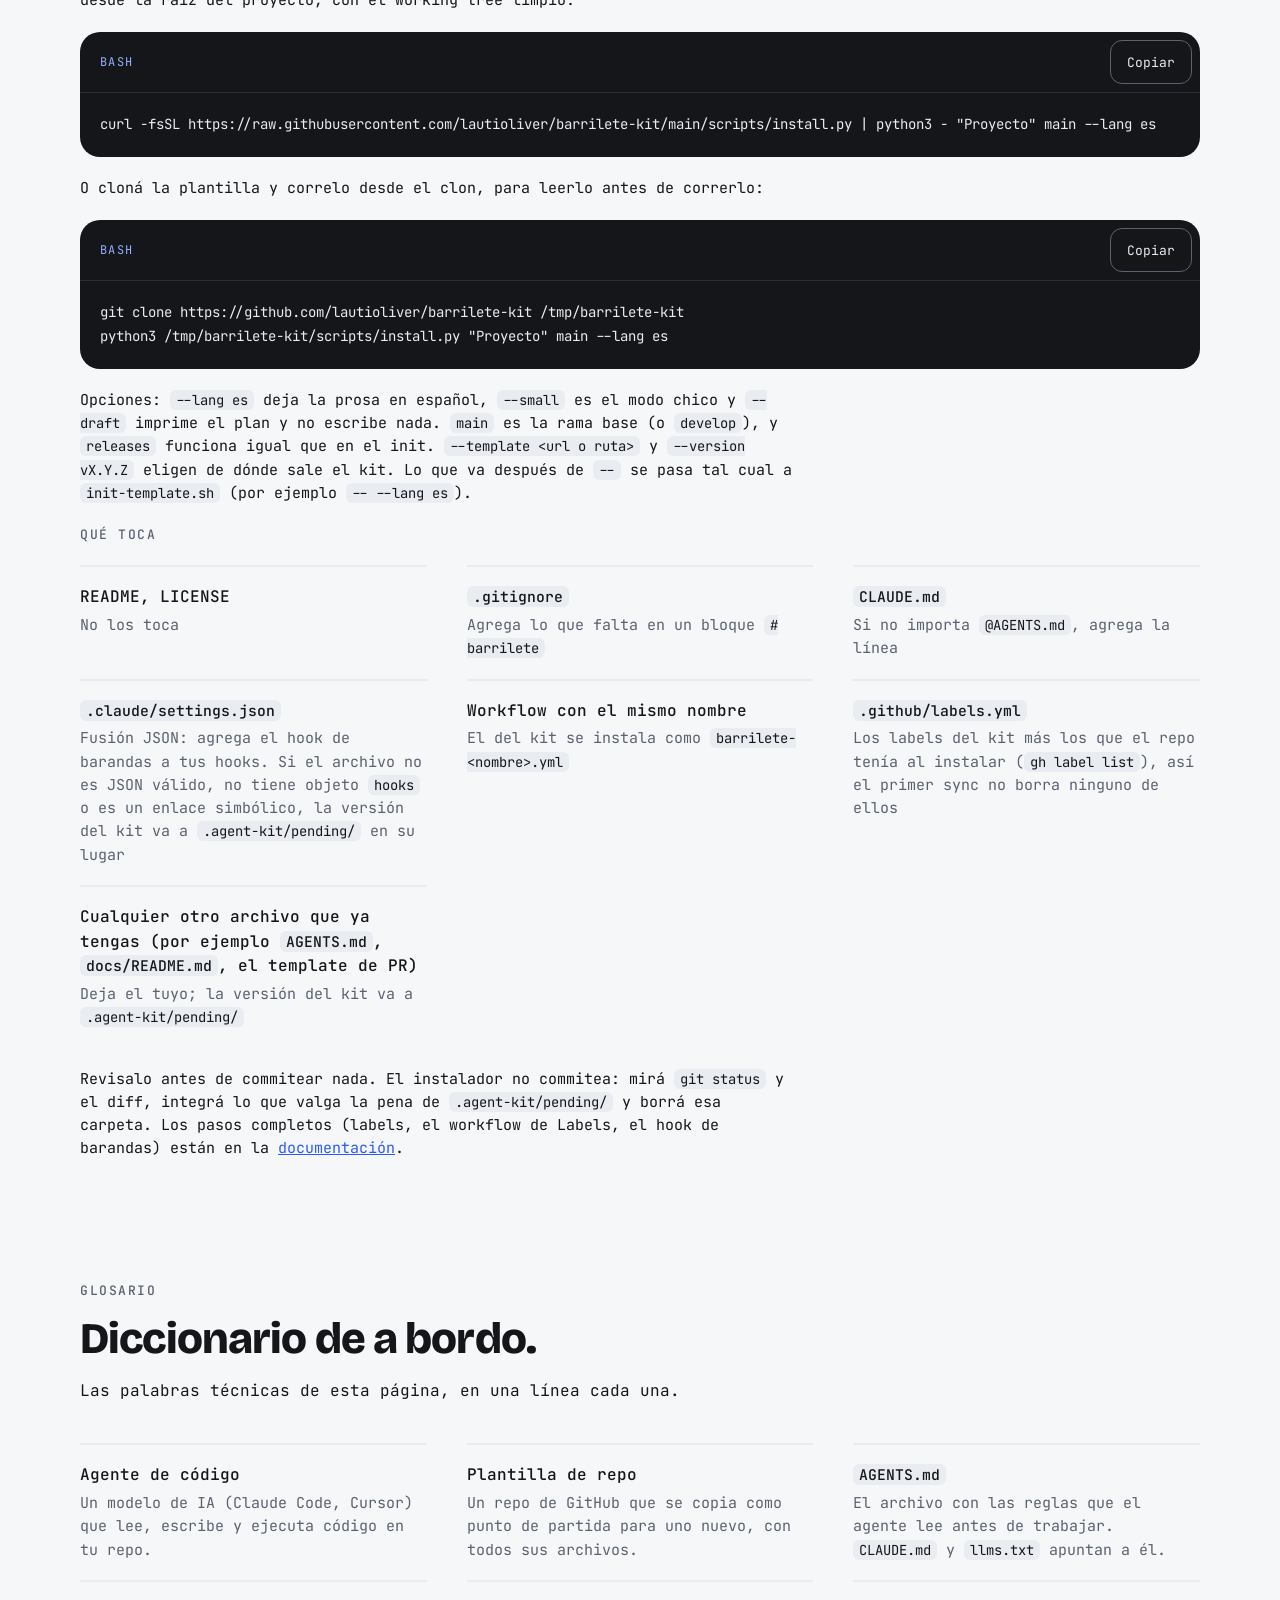
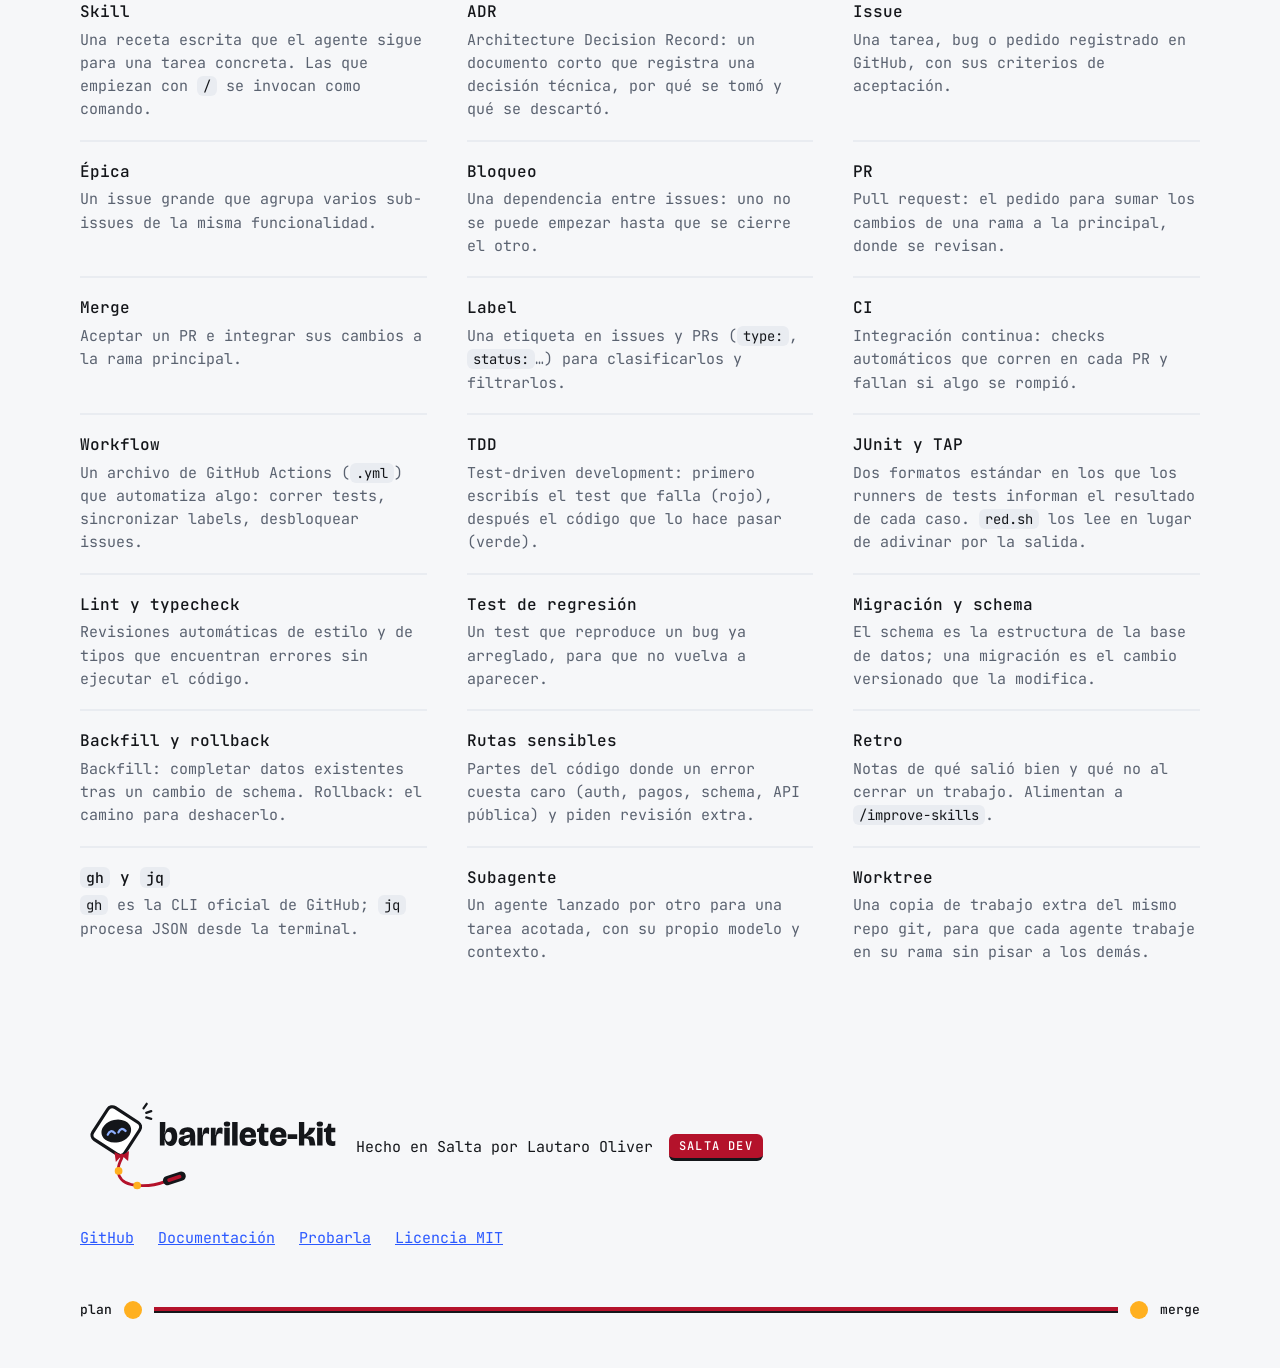
==== commit bea8fddf: "feat(landing): mostrar la línea del flujo en la terminal Co-Authored-By: Claude Opus 5.5 <noreply@an" ====
--- a/es/index.html
+++ b/es/index.html
@@ -85,6 +85,15 @@
   .hilo::after{display:none}
 }
 </style>
+<style>
+.fl{background:var(--ink);border-radius:20px;overflow:hidden;margin:0 0 20px}
+.fl-tit{padding:10px 20px;border-bottom:1px solid var(--hairline-inverse,#2a2f38);font-size:12px;letter-spacing:.12em;text-transform:uppercase;color:var(--accent-on-inverse,#8fb0ff)}
+.fl pre{margin:0;padding:18px 20px;overflow-x:auto;color:#c7cdd6;font-size:14px;line-height:1.6;white-space:pre}
+.fl .g{color:#7A8290}.fl .n{color:#C98500}.fl .p{color:#5B7FFF;font-weight:700}.fl .r{color:#E0525E;font-weight:700}.fl .m{color:#FFB020}
+.fl-caras{display:grid;grid-template-columns:repeat(auto-fit,minmax(min(100%,150px),1fr));gap:12px;margin:0 0 20px}
+.fl-caras div{background:var(--ink);color:#c7cdd6;border-radius:16px;padding:12px 14px;font-size:13px}
+.fl-caras b{display:block;font-size:16px;color:#E9ECF1;margin-bottom:4px;white-space:pre}
+</style>
 </head>
 <body>
 <div id="progreso" aria-hidden="true"></div>
@@ -260,6 +269,7 @@
 <svg class="bot" viewBox="0 0 160 140" width="48" height="42" role="img" aria-label="Barrilete bloqueado" style="flex: none"><g transform="rotate(-12 80 64)"><rect class="cuerpo" x="38" y="22" width="84" height="84" rx="12" transform="rotate(45 80 64)" fill="#FFFFFF" stroke="#C9CED6" stroke-width="7"></rect><ellipse cx="80" cy="64" rx="33" ry="25" fill="#14161A"></ellipse><path class="eye" d="M62 58 L74 70 M74 58 L62 70 M86 58 L98 70 M98 58 L86 70" stroke="#FF8A96" stroke-width="5" stroke-linecap="round"></path></g><path d="M92 118 L76 110 L79 132 Z M92 118 L108 108 L106 130 Z" fill="#B4122B"></path><circle cx="92" cy="119" r="5" fill="#B4122B"></circle></svg>
 <p style="margin: 0; font-size: 14px; flex: 1 1 320px">Si un issue depende de otro, queda con <span style="color: var(--alert-on-inverse); font-weight: 500">status:blocked</span>. El workflow <span style="color: var(--accent-on-inverse)">unblock.yml</span> le saca el label solo cuando se cierran todos los bloqueantes.</p>
 </div>
+<div style="display: flex; flex-direction: column; gap: 14px; background: var(--ink); color: var(--surface-muted); border-radius: 20px; padding: 20px 24px"><div style="font-family: var(--font-display); font-weight: 800; font-size: 22px; color: #E9ECF1">¿En qué paso estoy? Mirá la terminal.</div><div class="fl" style="margin: 0; border: 1px solid var(--hairline-inverse, #2a2f38)"><pre><span class="g" data-fl-cara>( ●●)</span> <span class="g">plan</span> <span class="n">●</span> <span class="g">─</span> <span class="p">▸implement</span> <span class="g">─ review ─</span> <span class="n">● merge</span>   <span class="g">#42 · no PR yet</span>   <span class="g"><span data-fl-giro>⠹</span> working <span data-fl-tiempo>1m 12s</span></span></pre></div><p style="margin: 0; font-size: 14px"><code style="background: transparent; color: var(--accent-on-inverse); padding: 0">flow.py</code> lo dice en una línea en la status line de Claude Code, el prompt de la shell, tmux o un panel del ADE, sea cual sea el agente. En Claude Code se mueve mientras el agente trabaja. <a href="/es/docs.html#linea-del-flujo" style="color: var(--accent-on-inverse)">Cómo activarla →</a></p></div>
 <p style="margin: 0; font-size: 15px; max-width: 760px">Durante <code>/implement-issue</code> se usan, según haga falta, <code>debug</code>, <code>db-migration</code> y <code>update-docs</code>. Si el PR toca rutas sensibles, la revisión suma <code>/security-review</code>.</p>
 <div class="reveal" style="display: grid; grid-template-columns: repeat(auto-fit, minmax(min(100%, 200px), 1fr)); gap: 16px"><div class="card" style="background: var(--surface-raised); border-radius: 20px; padding: 24px; display: flex; flex-direction: column; gap: 10px; align-items: center; text-align: center"><svg class="bot" viewBox="0 0 160 140" width="72" height="63" role="img" aria-label="Barrilete planificando"><g transform="rotate(-12 80 64)"><rect class="cuerpo" x="38" y="22" width="84" height="84" rx="12" transform="rotate(45 80 64)" fill="#FFFFFF" stroke="#14161A" stroke-width="7"></rect><ellipse cx="80" cy="64" rx="33" ry="25" fill="#14161A"></ellipse><path class="eye" d="M60 68 Q68 56 76 68 M84 68 Q92 56 100 68" stroke="#8FB0FF" stroke-width="5" fill="none" stroke-linecap="round"></path></g><path d="M92 118 L76 110 L79 132 Z M92 118 L108 108 L106 130 Z" fill="#B4122B"></path><circle cx="92" cy="119" r="5" fill="#B4122B"></circle><g transform="rotate(14 132 112)"><rect x="116" y="88" width="32" height="42" rx="5" fill="#FFFFFF" stroke="#14161A" stroke-width="4"></rect><rect x="125" y="84" width="14" height="8" rx="3" fill="#14161A"></rect><path d="M122 101 L126 105 L131 98 M122 113 L126 117 L131 110 M135 102 L143 102 M135 114 L143 114" stroke="#14161A" stroke-width="3" fill="none" stroke-linecap="round" stroke-linejoin="round"></path></g></svg><div style="font-family: var(--font-display); font-weight: 800; font-size: 22px">planificando</div><code>/plan-feature</code></div><div class="card" style="background: var(--surface-raised); border-radius: 20px; padding: 24px; display: flex; flex-direction: column; gap: 10px; align-items: center; text-align: center"><svg class="bot" viewBox="0 0 160 140" width="72" height="63" role="img" aria-label="Barrilete trabajando"><g transform="rotate(-12 80 64)"><rect class="cuerpo" x="38" y="22" width="84" height="84" rx="12" transform="rotate(45 80 64)" fill="#FFFFFF" stroke="#14161A" stroke-width="7"></rect><ellipse cx="80" cy="64" rx="33" ry="25" fill="#14161A"></ellipse><circle class="eye" cx="68" cy="64" r="7.5" fill="#8FB0FF"></circle><circle class="eye" cx="92" cy="64" r="7.5" fill="#8FB0FF"></circle></g><path d="M92 118 L76 110 L79 132 Z M92 118 L108 108 L106 130 Z" fill="#B4122B"></path><circle cx="92" cy="119" r="5" fill="#B4122B"></circle><g stroke="#5A6270" stroke-width="5" stroke-linecap="round" opacity="0.6"><path d="M2 46 L20 46"></path><path d="M6 58 L18 58"></path><path d="M0 70 L14 70"></path></g><g stroke="#14161A" stroke-width="5" stroke-linecap="round"><path d="M140 14 L147 4"></path><path d="M146 24 L157 20"></path><path d="M146 34 L157 37"></path></g></svg><div style="font-family: var(--font-display); font-weight: 800; font-size: 22px">trabajando</div><code>/implement-issue</code></div><div class="card" style="background: var(--surface-raised); border-radius: 20px; padding: 24px; display: flex; flex-direction: column; gap: 10px; align-items: center; text-align: center"><svg class="bot" viewBox="0 0 160 140" width="72" height="63" role="img" aria-label="Barrilete bloqueado"><g transform="rotate(-12 80 64)"><rect class="cuerpo" x="38" y="22" width="84" height="84" rx="12" transform="rotate(45 80 64)" fill="#FFFFFF" stroke="#C9CED6" stroke-width="7"></rect><ellipse cx="80" cy="64" rx="33" ry="25" fill="#14161A"></ellipse><path class="eye" d="M62 58 L74 70 M74 58 L62 70 M86 58 L98 70 M98 58 L86 70" stroke="#FF8A96" stroke-width="5" stroke-linecap="round"></path></g><path d="M92 118 L76 110 L79 132 Z M92 118 L108 108 L106 130 Z" fill="#B4122B"></path><circle cx="92" cy="119" r="5" fill="#B4122B"></circle></svg><div style="font-family: var(--font-display); font-weight: 800; font-size: 22px">bloqueado</div><code>status:blocked</code></div><div class="card" style="background: var(--surface-raised); border-radius: 20px; padding: 24px; display: flex; flex-direction: column; gap: 10px; align-items: center; text-align: center"><svg class="bot" viewBox="0 0 160 140" width="72" height="63" role="img" aria-label="Barrilete PR listo"><g transform="rotate(-12 80 64)"><rect class="cuerpo" x="38" y="22" width="84" height="84" rx="12" transform="rotate(45 80 64)" fill="#FFFFFF" stroke="#14161A" stroke-width="7"></rect><ellipse cx="80" cy="64" rx="33" ry="25" fill="#14161A"></ellipse><circle class="eye" cx="68" cy="64" r="7.5" fill="#8FB0FF"></circle><circle class="eye" cx="92" cy="64" r="7.5" fill="#8FB0FF"></circle></g><path d="M92 118 L76 110 L79 132 Z M92 118 L108 108 L106 130 Z" fill="#FFB020"></path><circle cx="92" cy="119" r="5" fill="#FFB020"></circle><g><rect x="120" y="2" width="38" height="28" rx="8" fill="#14161A"></rect><path d="M126 30 L126 38 L134 30 Z" fill="#14161A"></path><path d="M131 11 L126 16 L131 21 M147 11 L152 16 L147 21 M142 9 L136 23" stroke="#FFFFFF" stroke-width="3" fill="none" stroke-linecap="round" stroke-linejoin="round"></path></g></svg><div style="font-family: var(--font-display); font-weight: 800; font-size: 22px">PR listo</div><code>esperando tu merge</code></div></div>
 </section>
@@ -608,4 +618,18 @@
 })();
 </script>
 
+<script>
+(function(){
+  if (window.matchMedia && matchMedia('(prefers-reduced-motion: reduce)').matches) return;
+  var giro = '⠋⠙⠹⠸⠼⠴⠦⠧⠇⠏', mirada = ['● ●','●● ','● ●',' ●●'], i = 0, s = 72;
+  var g = document.querySelectorAll('[data-fl-giro]'), c = document.querySelectorAll('[data-fl-cara]'), t = document.querySelectorAll('[data-fl-tiempo]');
+  if (!g.length) return;
+  setInterval(function(){
+    i++; if (i % 10 === 0) s++;
+    g.forEach(function(e){ e.textContent = giro[i % giro.length]; });
+    if (i % 10 === 0) c.forEach(function(e){ e.textContent = '(' + mirada[(i / 10) % mirada.length] + ')'; });
+    t.forEach(function(e){ e.textContent = Math.floor(s / 60) + 'm ' + (s % 60 < 10 ? '0' : '') + (s % 60) + 's'; });
+  }, 100);
+})();
+</script>
 </body></html>
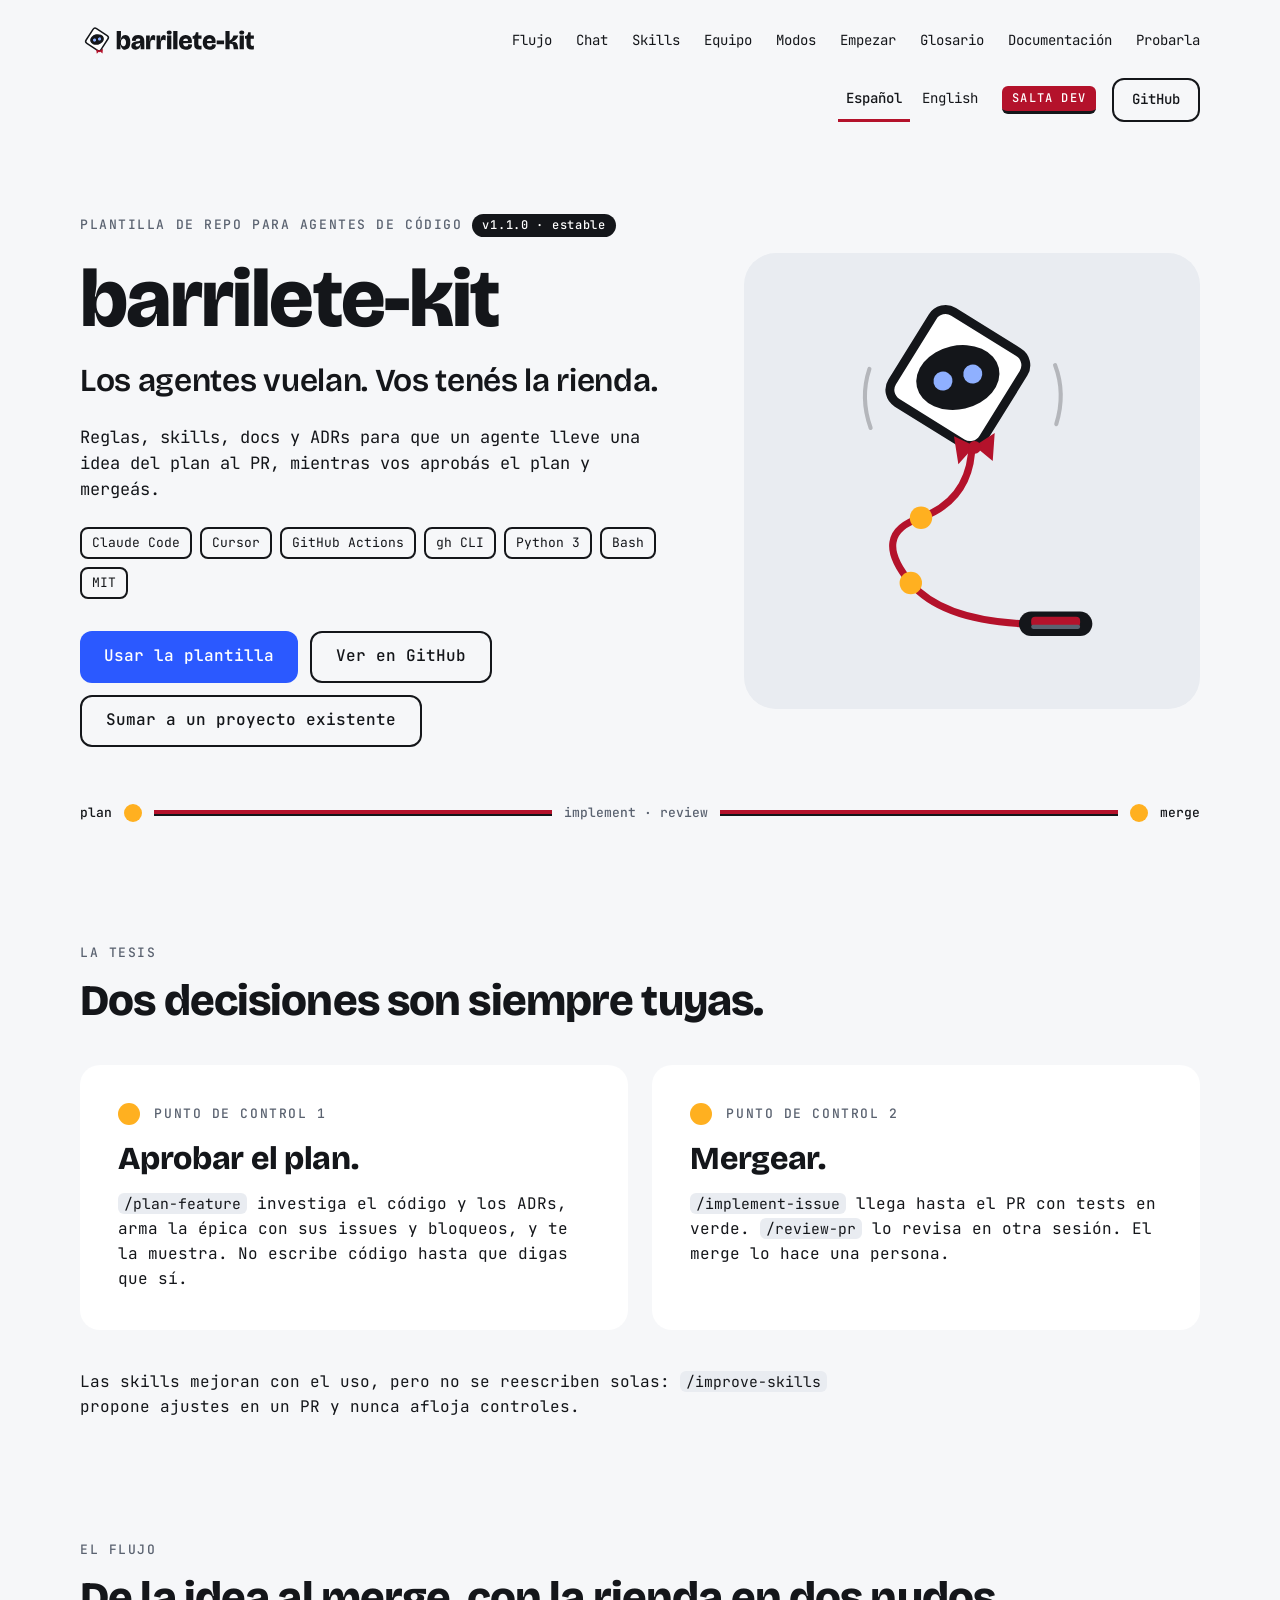
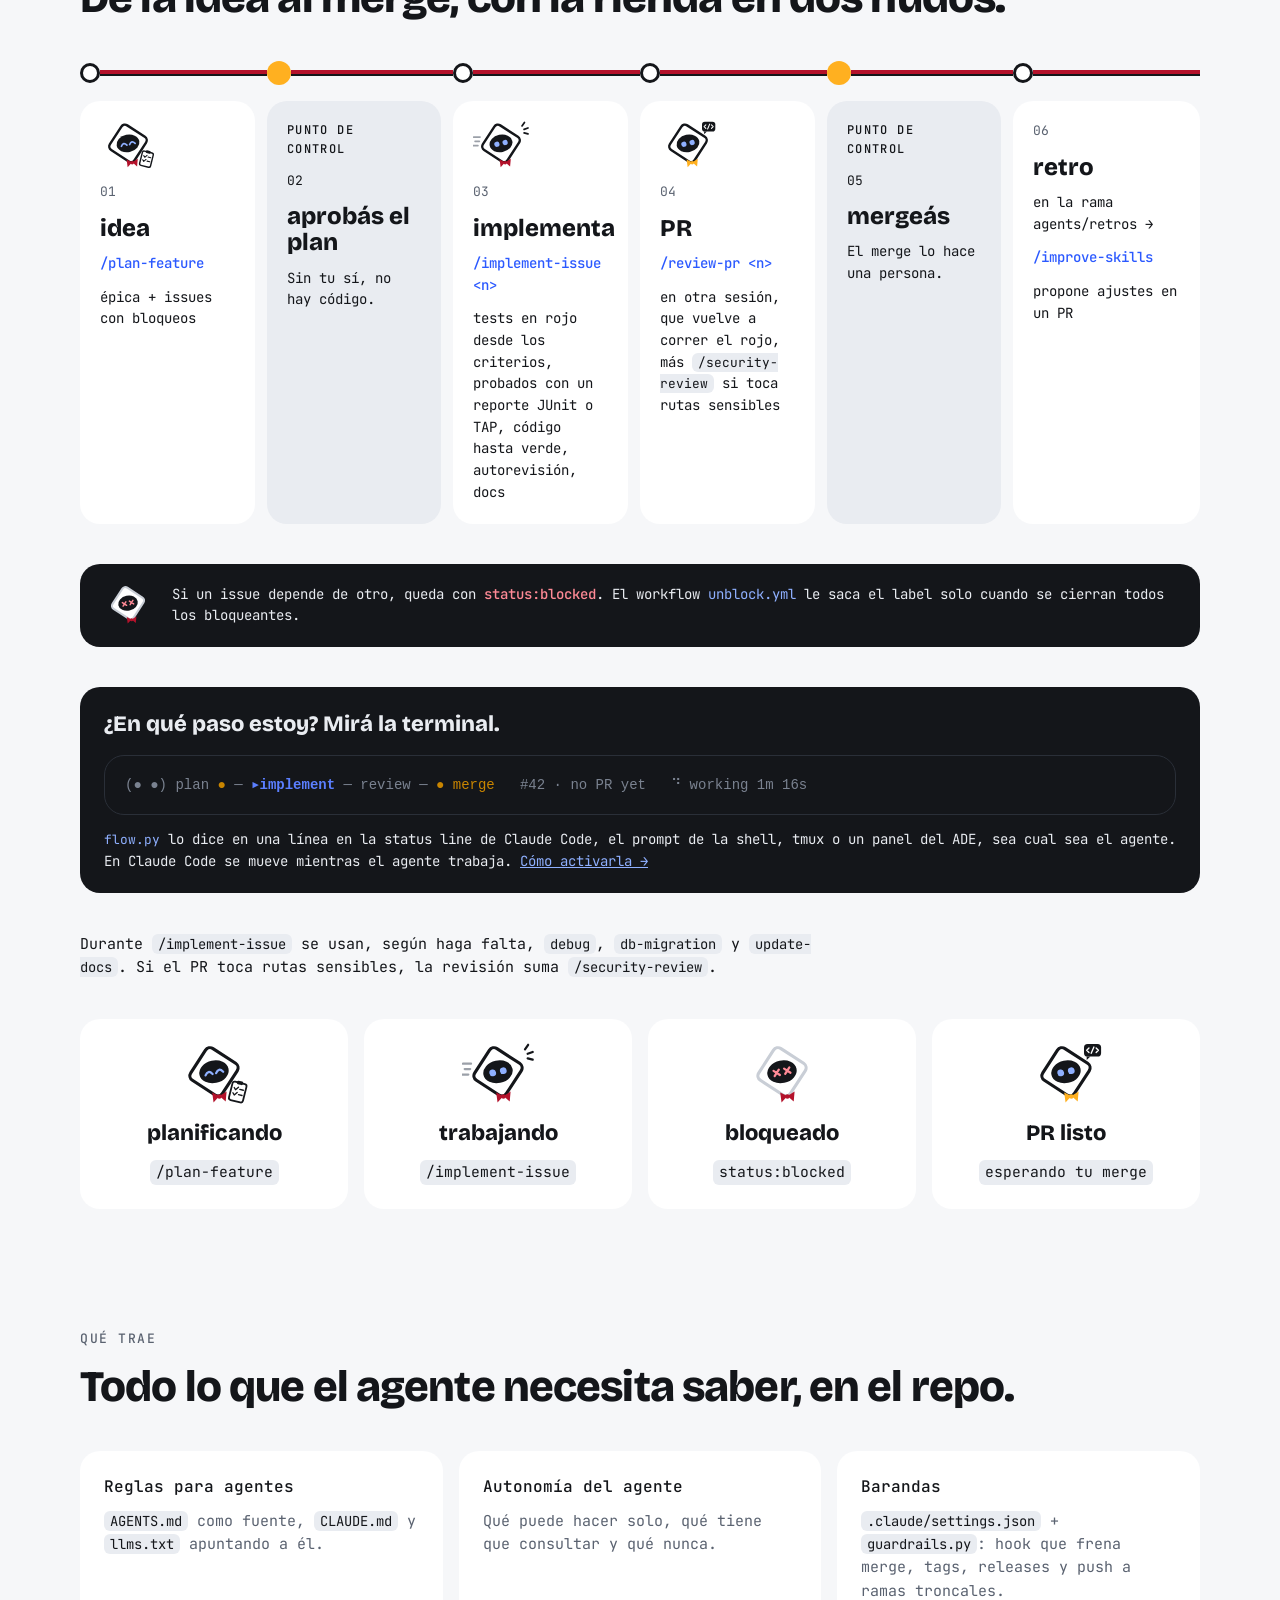
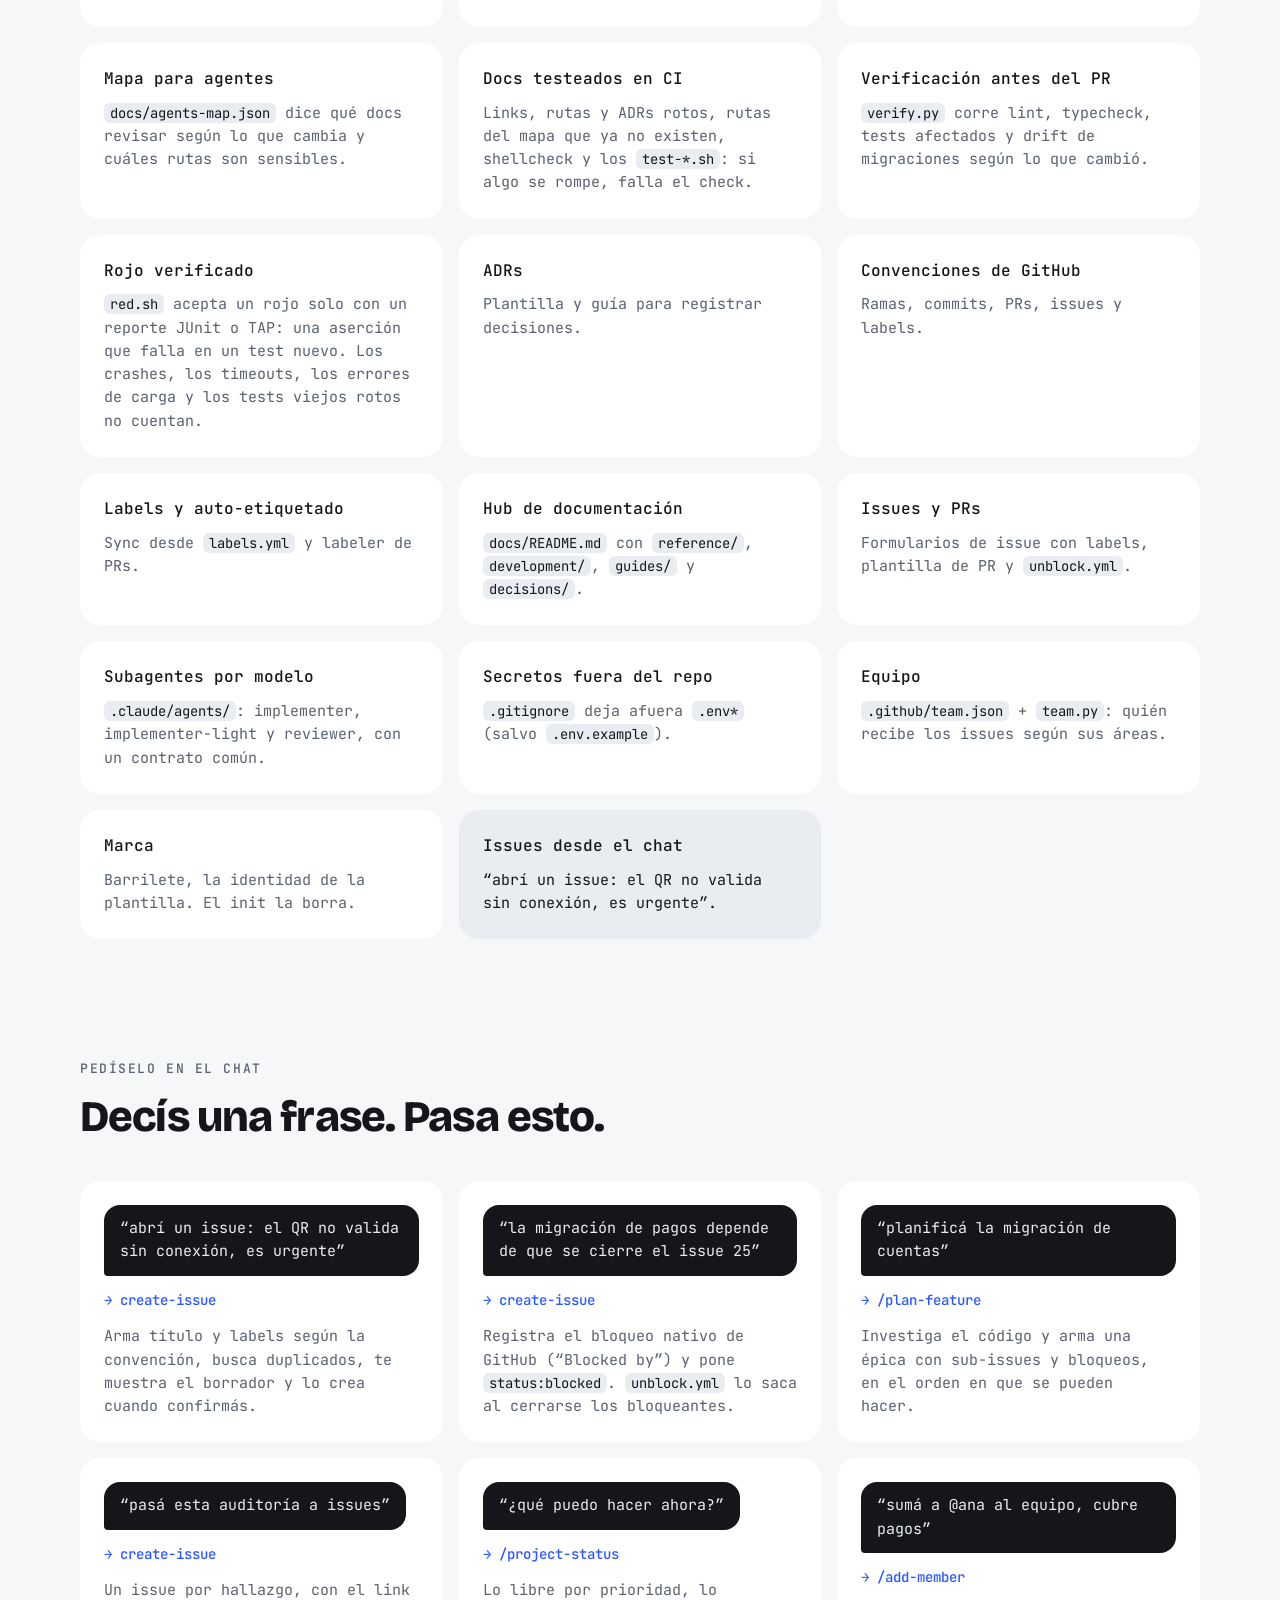
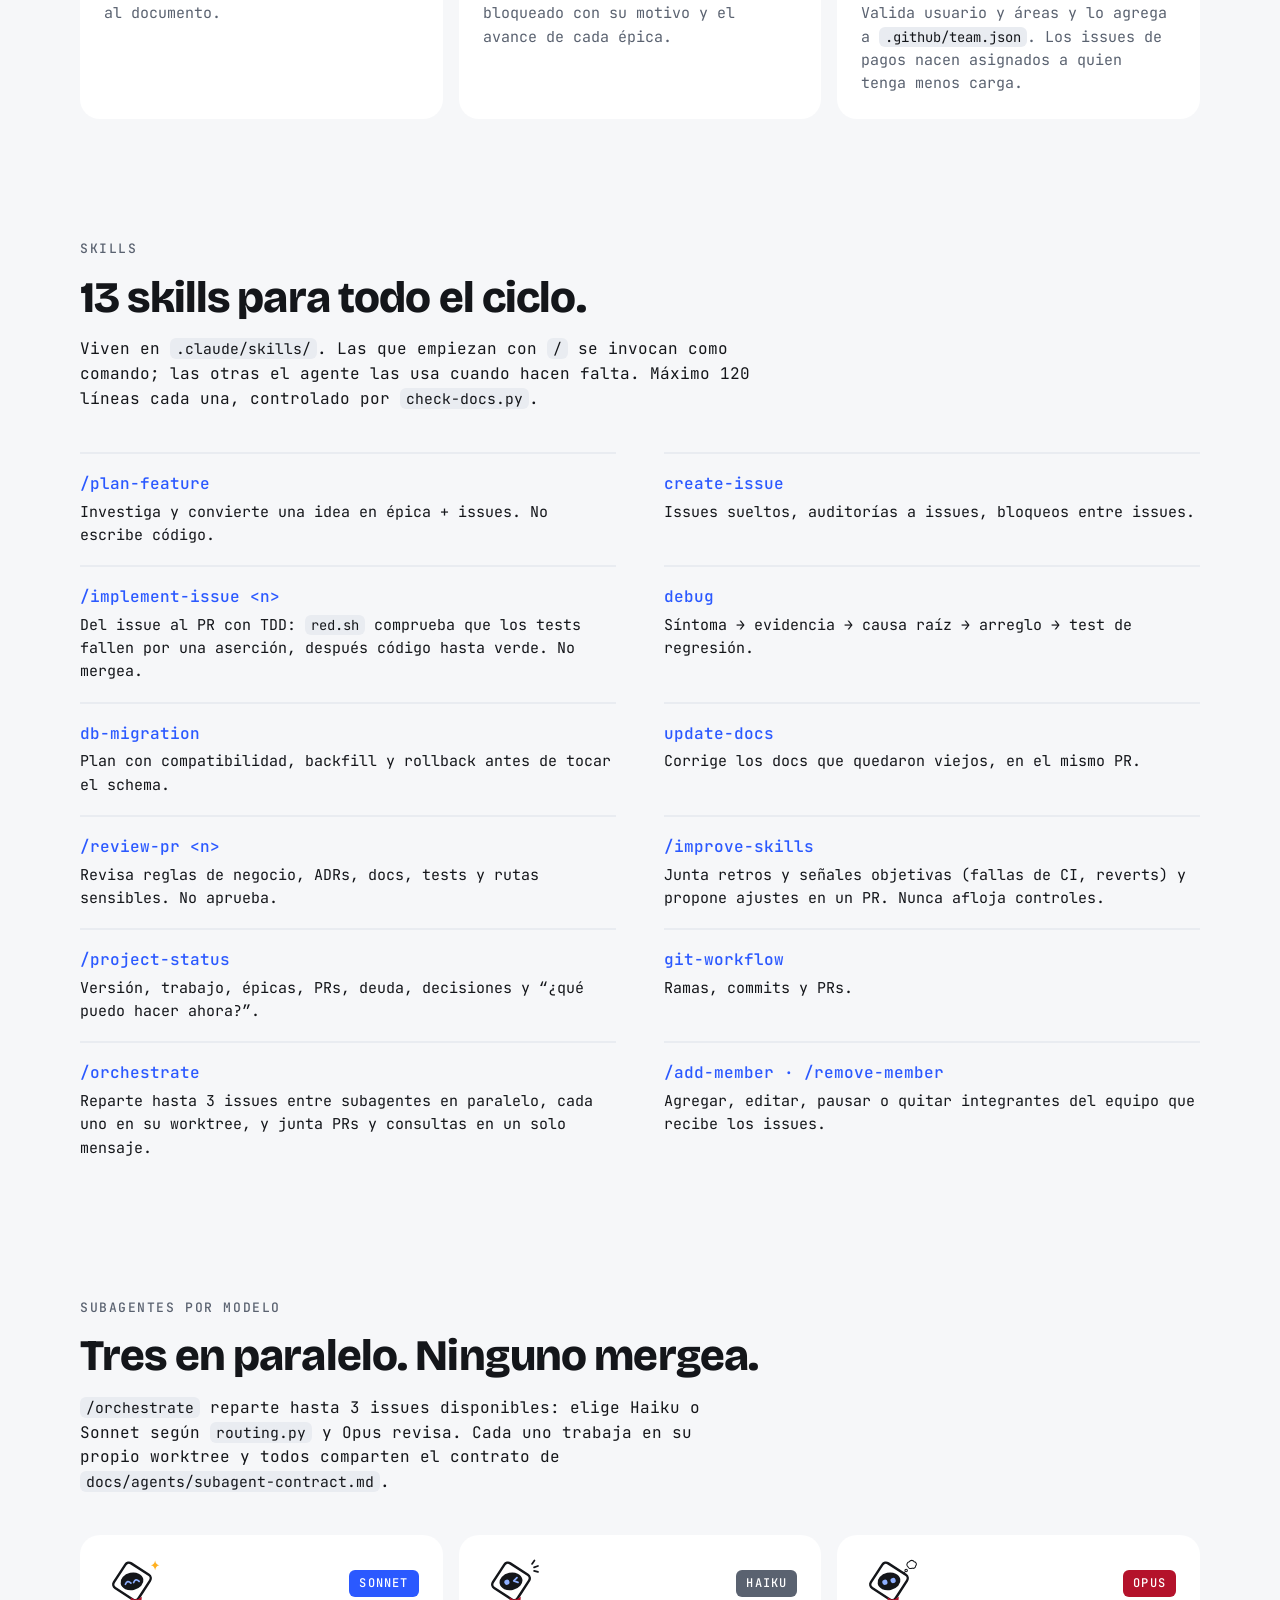
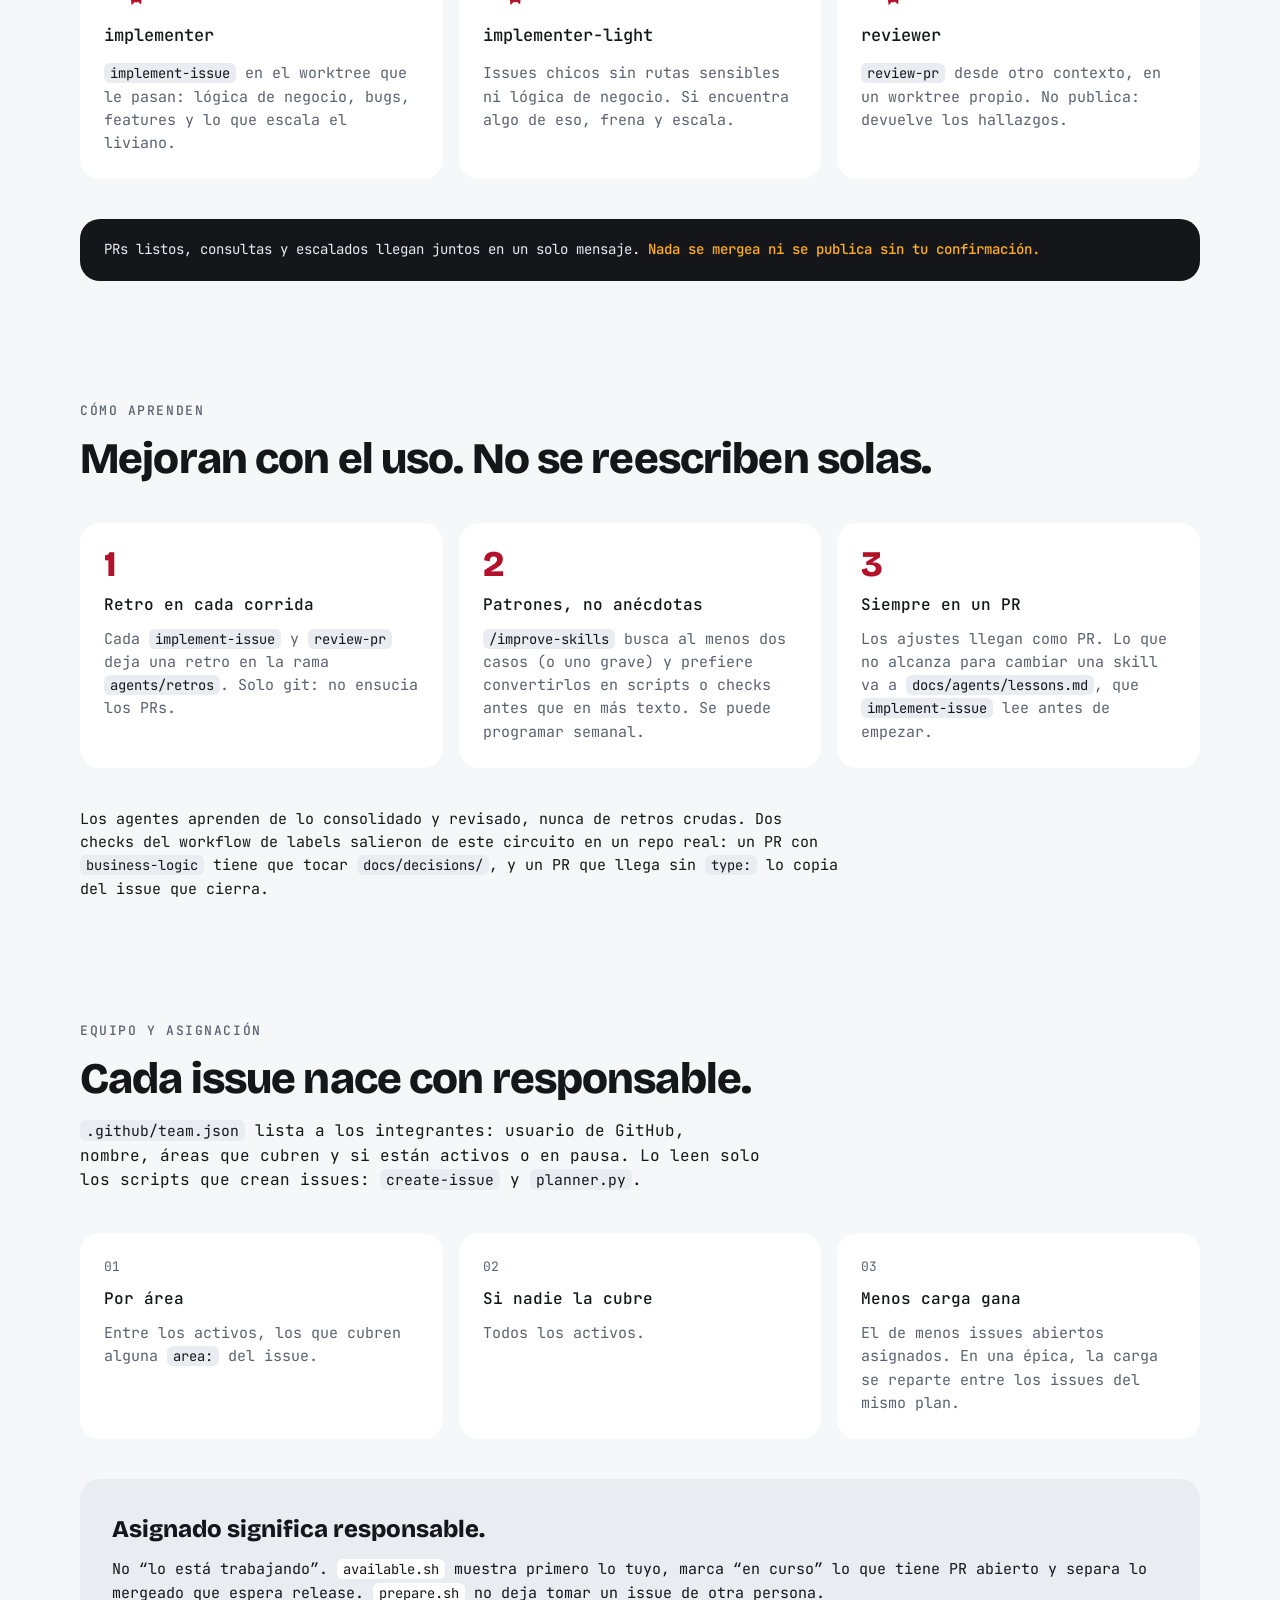
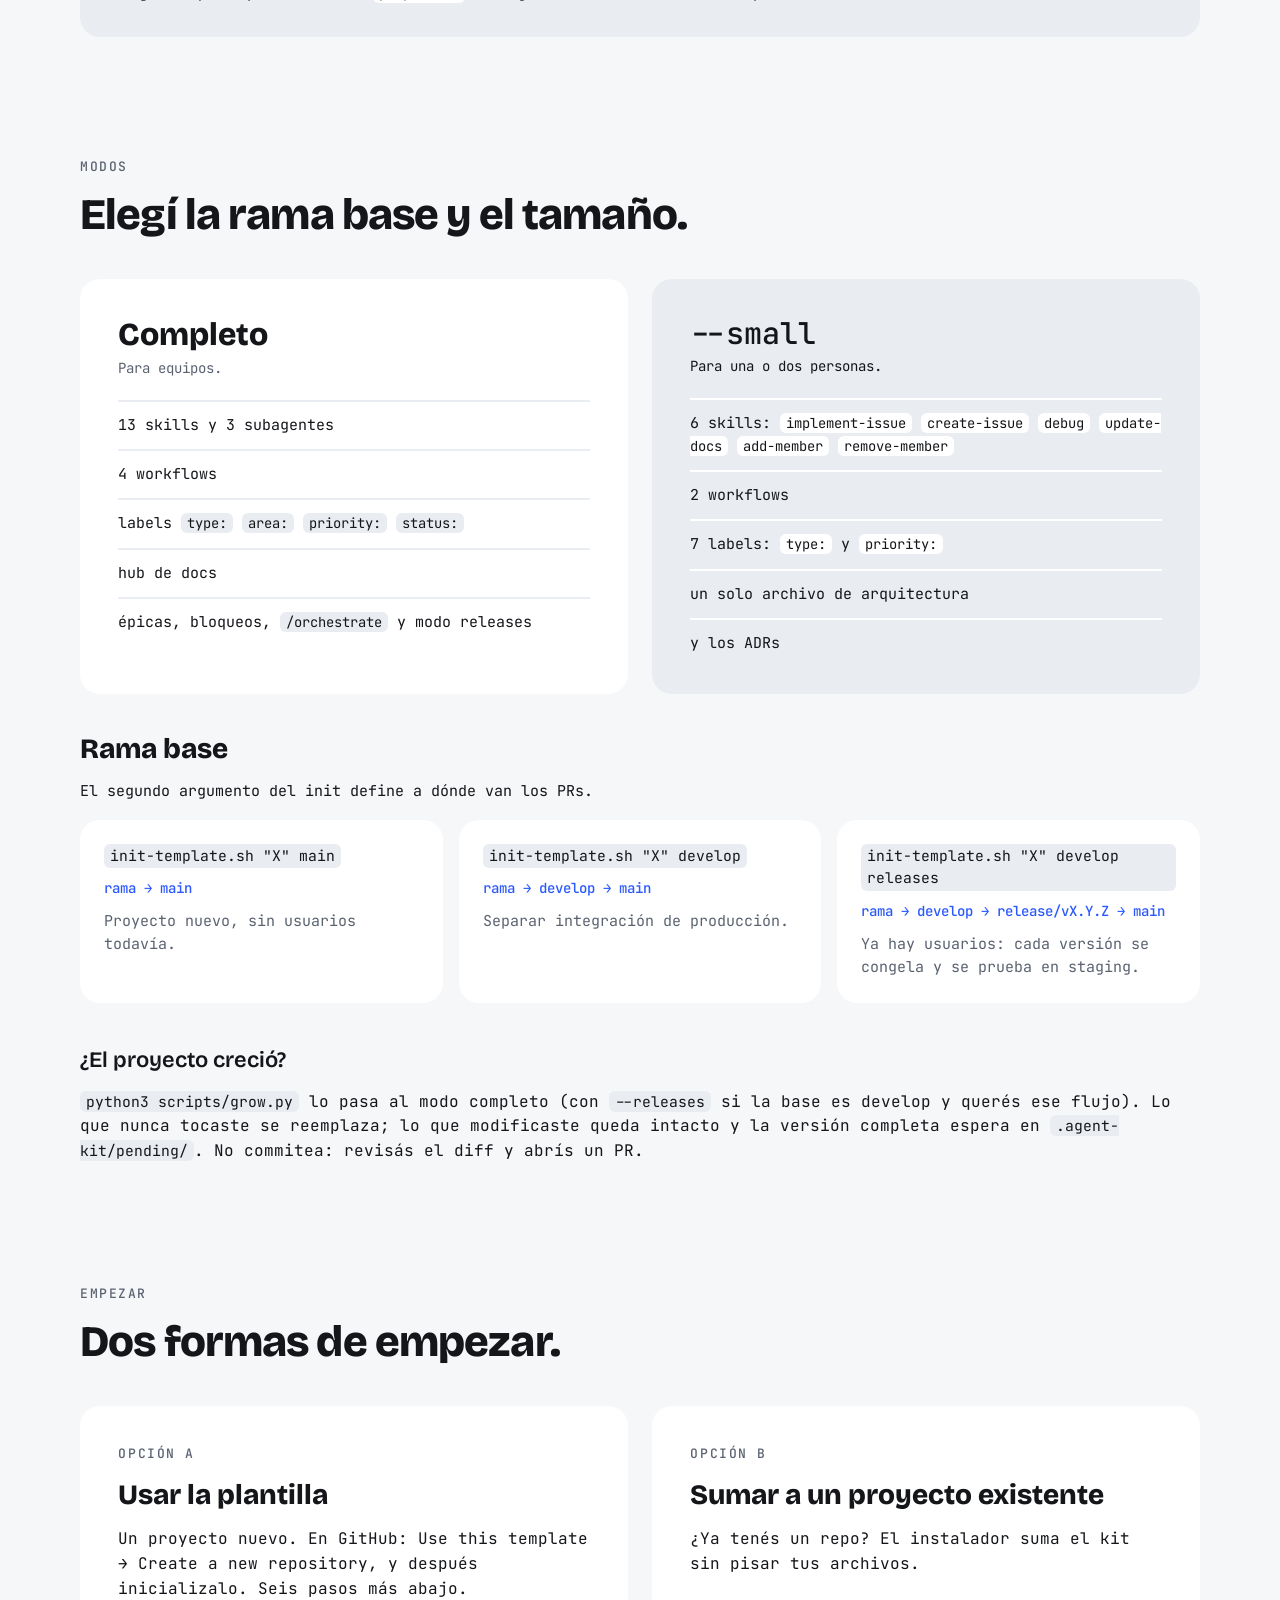
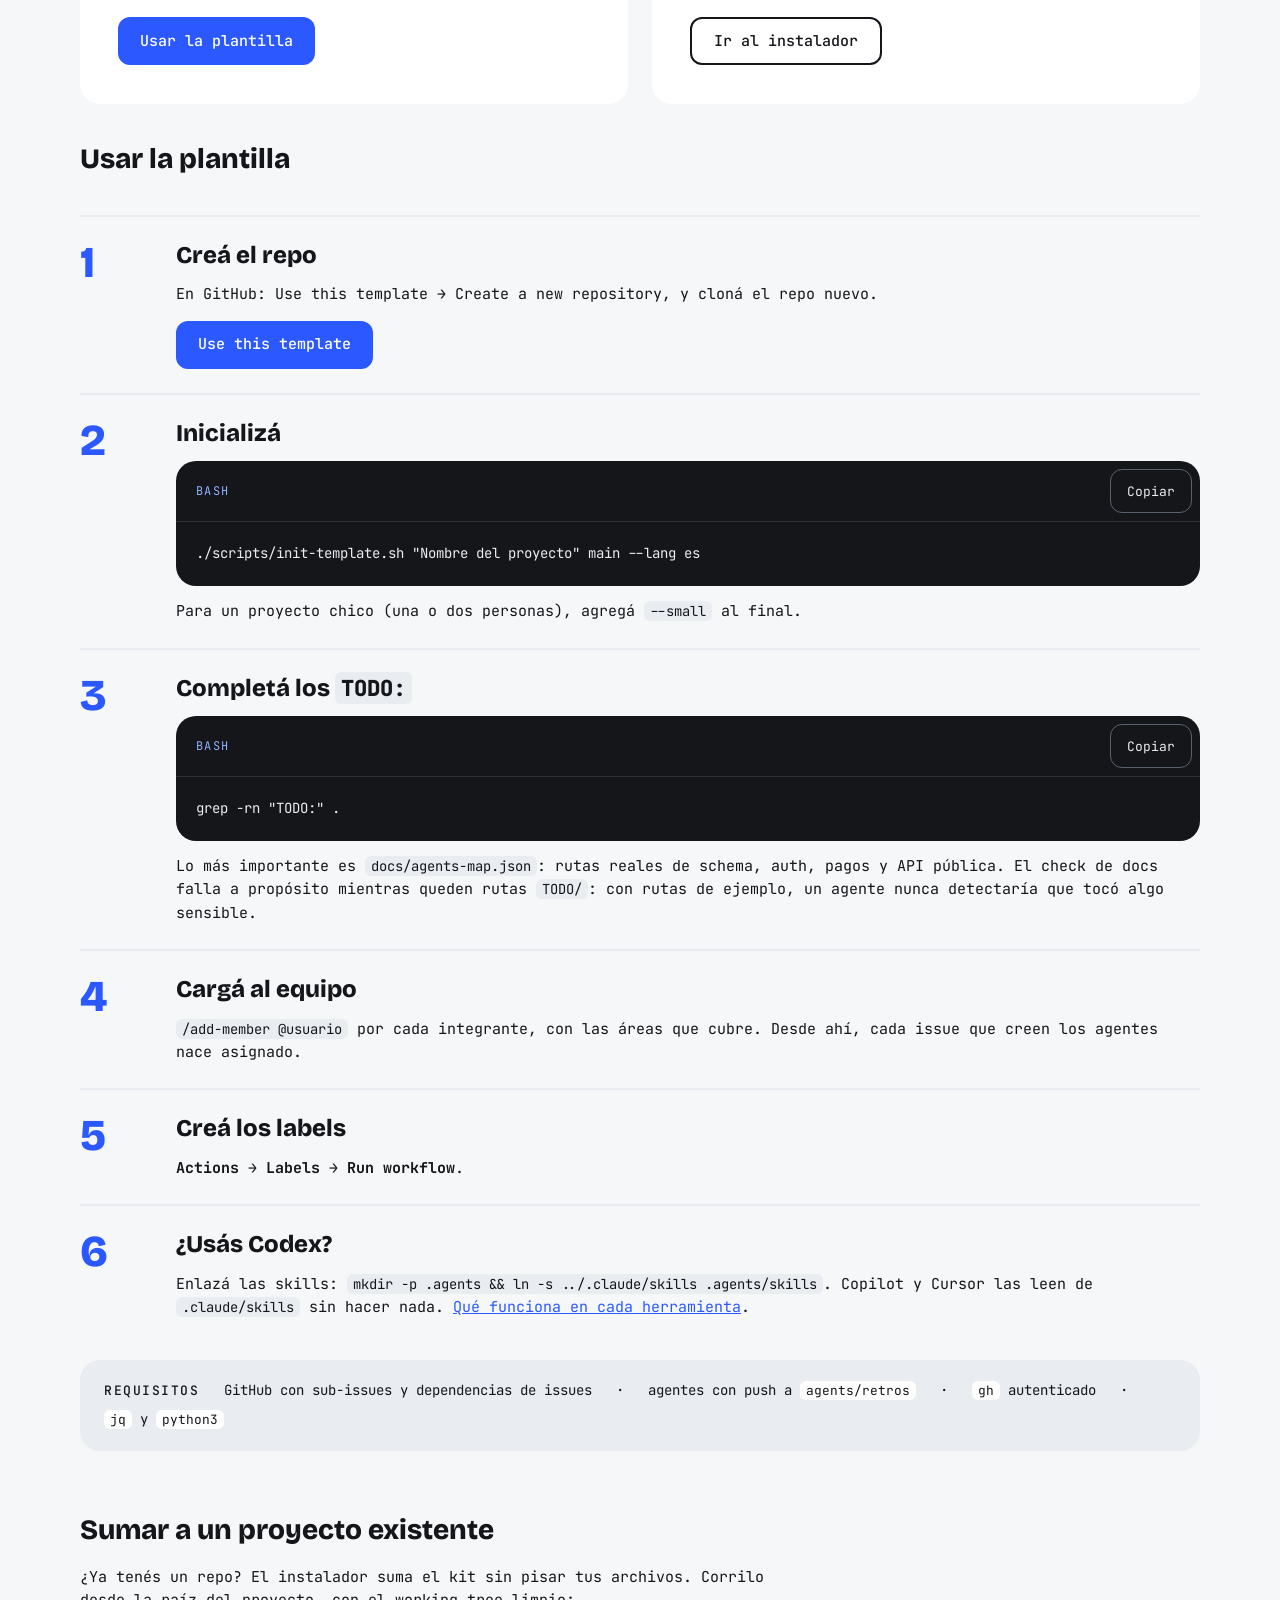
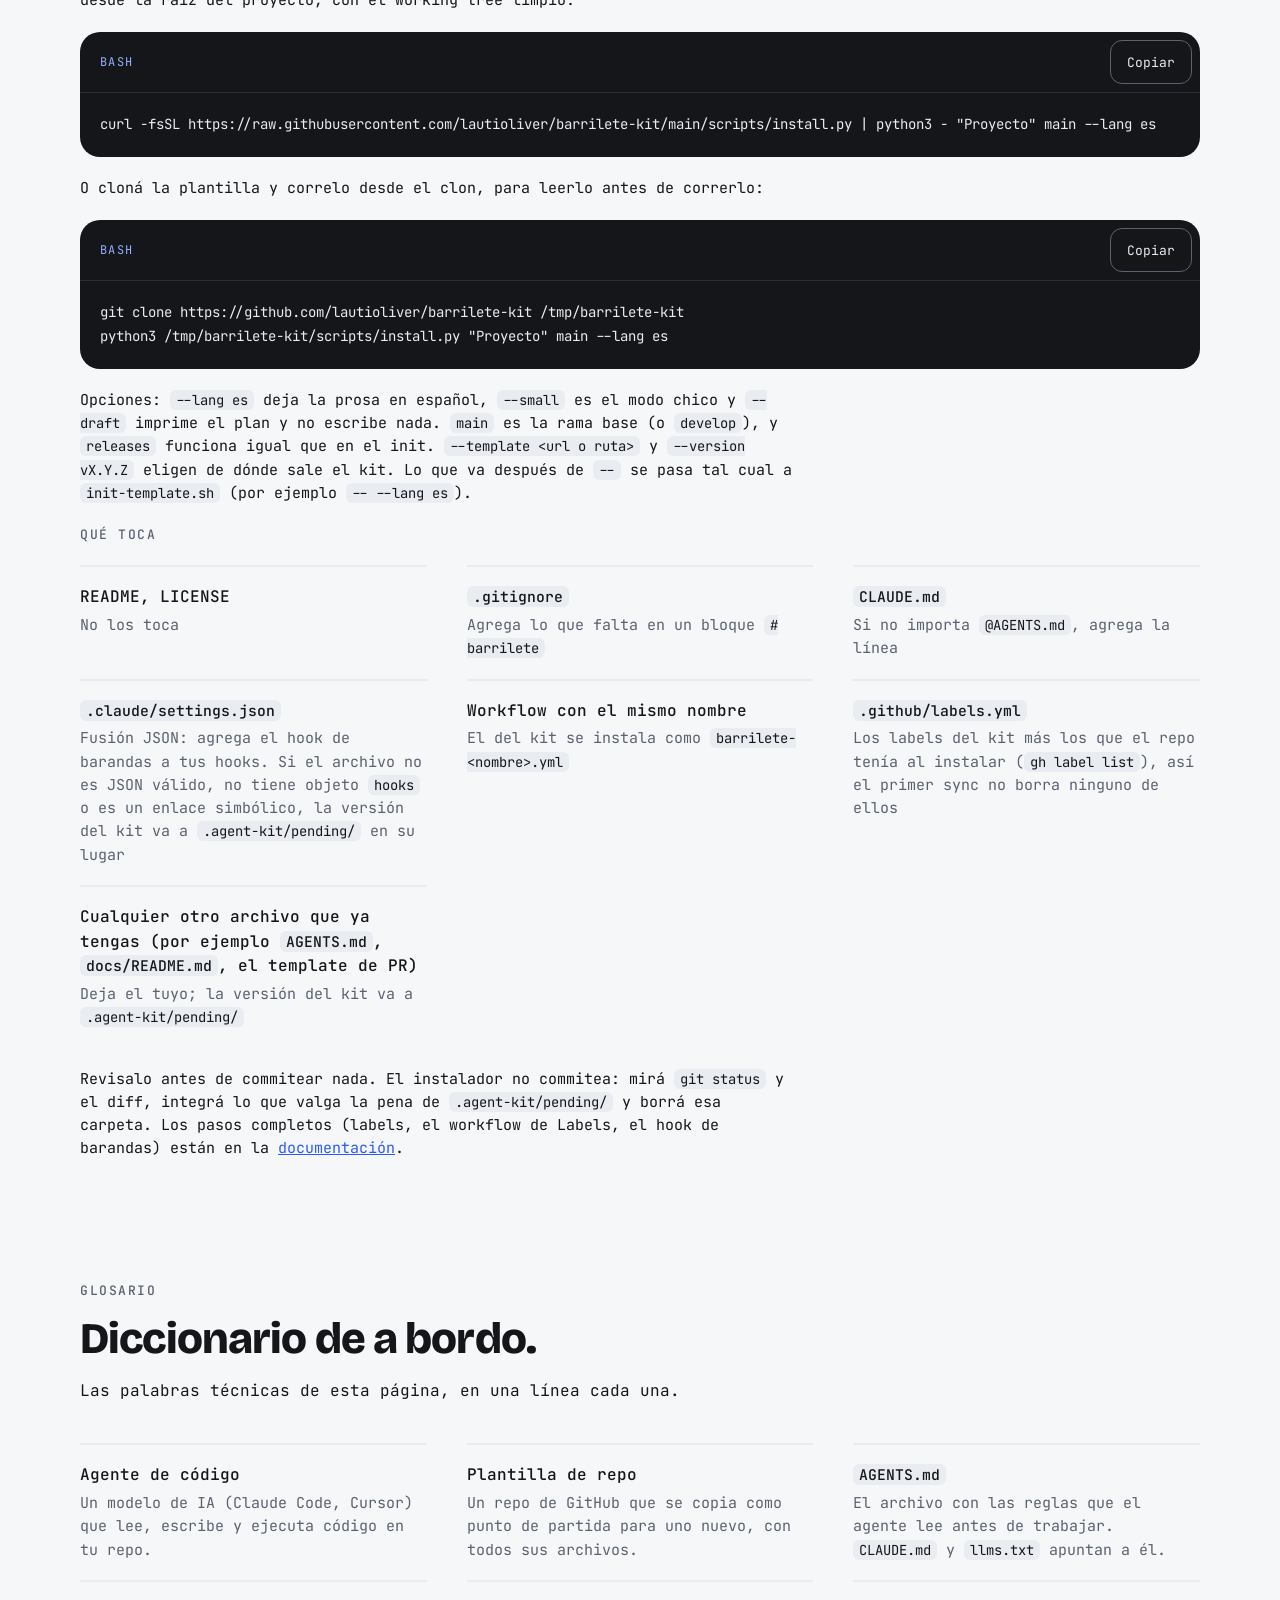
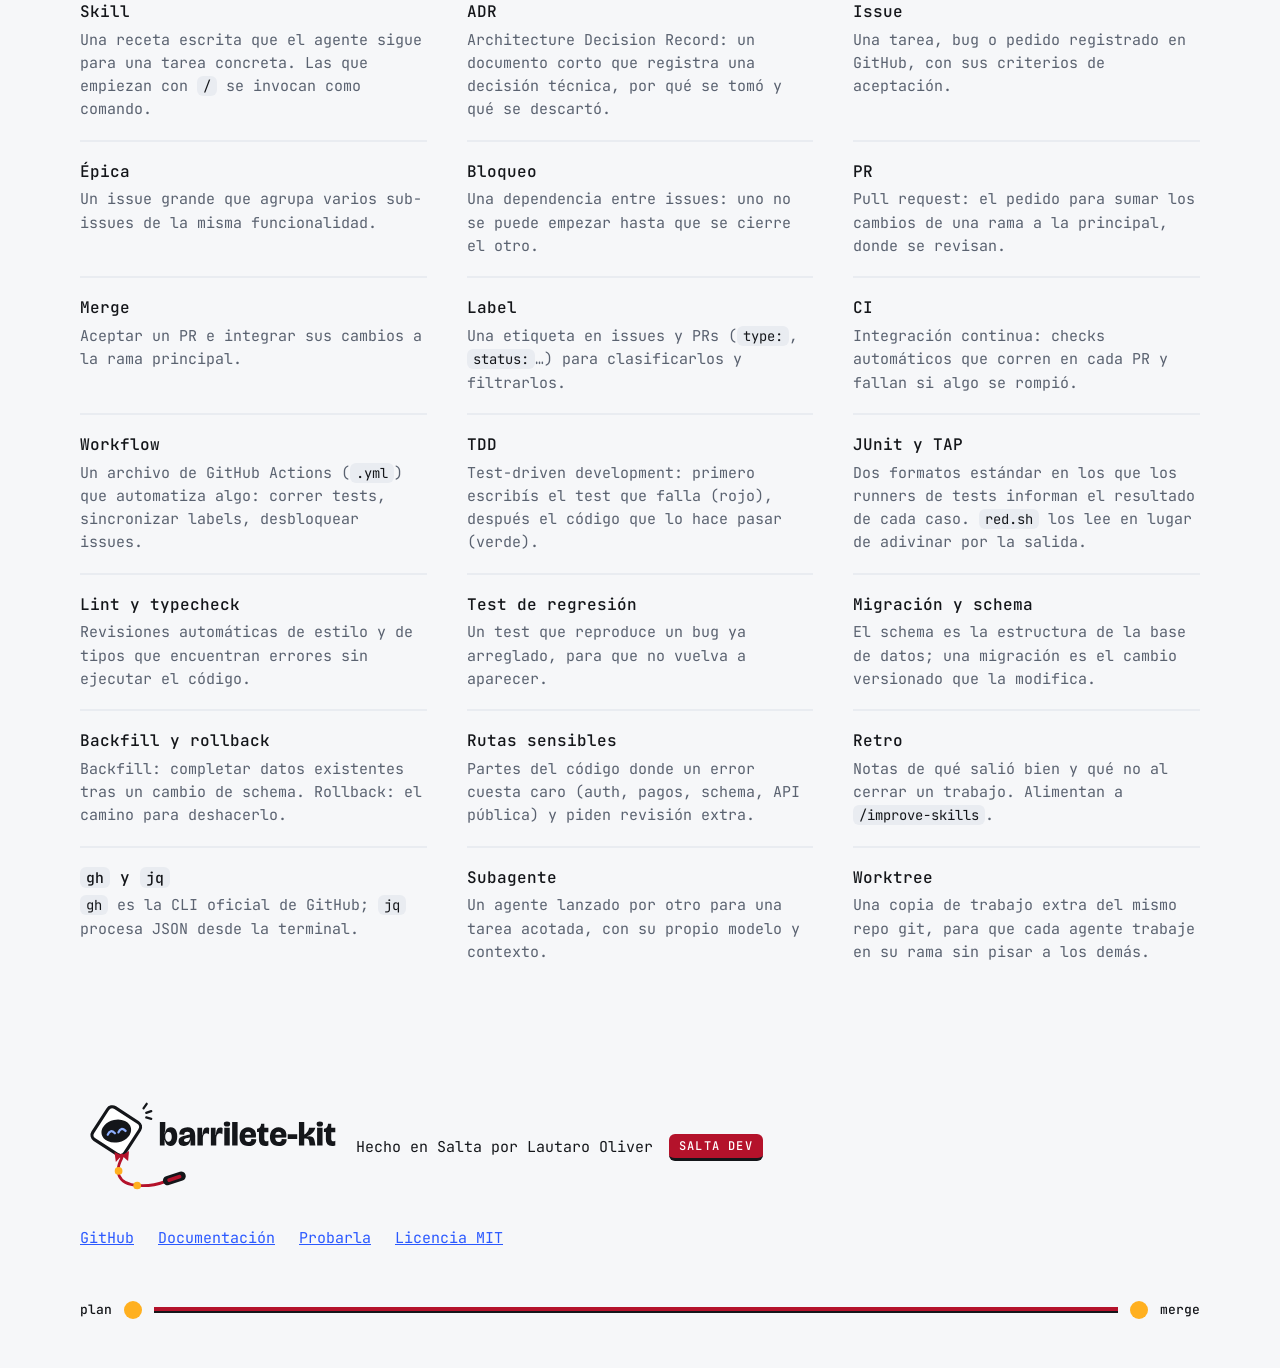
==== commit ff360a03: "chore(landing): v1.1.0 y cómo actualizar un proyecto 0.9 Co-Authored-By: Claude Opus 5.5 <noreply@an" ====
--- a/es/index.html
+++ b/es/index.html
@@ -127,7 +127,7 @@
 <section id="top" style="max-width: 1200px; margin: 0 auto; padding: clamp(40px, 6vw, 72px) clamp(16px, 4vw, 40px) 0; box-sizing: border-box">
 <div style="display: flex; flex-wrap: wrap-reverse; align-items: center; gap: 48px">
 <div style="flex: 1 1 520px; min-width: 0; display: flex; flex-direction: column; gap: 24px">
-<div style="font-size: 13px; letter-spacing: 0.12em; text-transform: uppercase; color: var(--ink-muted); font-weight: 500">Plantilla de repo para agentes de código<a href="https://github.com/lautioliver/barrilete-kit/releases/tag/v1.0.0" style="display: inline-flex; align-items: center; gap: 6px; margin-left: 10px; padding: 2px 10px; border-radius: 999px; background: var(--ink); color: var(--surface-raised); text-decoration: none; letter-spacing: 0.06em; text-transform: none; font-size: 12px">v1.0.0 · estable</a></div>
+<div style="font-size: 13px; letter-spacing: 0.12em; text-transform: uppercase; color: var(--ink-muted); font-weight: 500">Plantilla de repo para agentes de código<a href="https://github.com/lautioliver/barrilete-kit/releases/tag/v1.1.0" style="display: inline-flex; align-items: center; gap: 6px; margin-left: 10px; padding: 2px 10px; border-radius: 999px; background: var(--ink); color: var(--surface-raised); text-decoration: none; letter-spacing: 0.06em; text-transform: none; font-size: 12px">v1.1.0 · estable</a></div>
 <h1 class="in" style="margin: 0; font-family: var(--font-display); font-weight: 800; font-size: clamp(48px, 6.4vw, 88px); line-height: 0.95; letter-spacing: -0.02em">barrilete-kit</h1>
 <p class="in in2" style="margin: 0; font-family: var(--font-display); font-weight: 600; font-size: clamp(24px, 2.6vw, 32px); line-height: 1.15; letter-spacing: -0.01em">Los agentes vuelan. Vos tenés la rienda.</p>
 <p style="margin: 0; font-size: 17px; max-width: 560px">Reglas, skills, docs y ADRs para que un agente lleve una idea del plan al PR, mientras vos aprobás el plan y mergeás.</p>
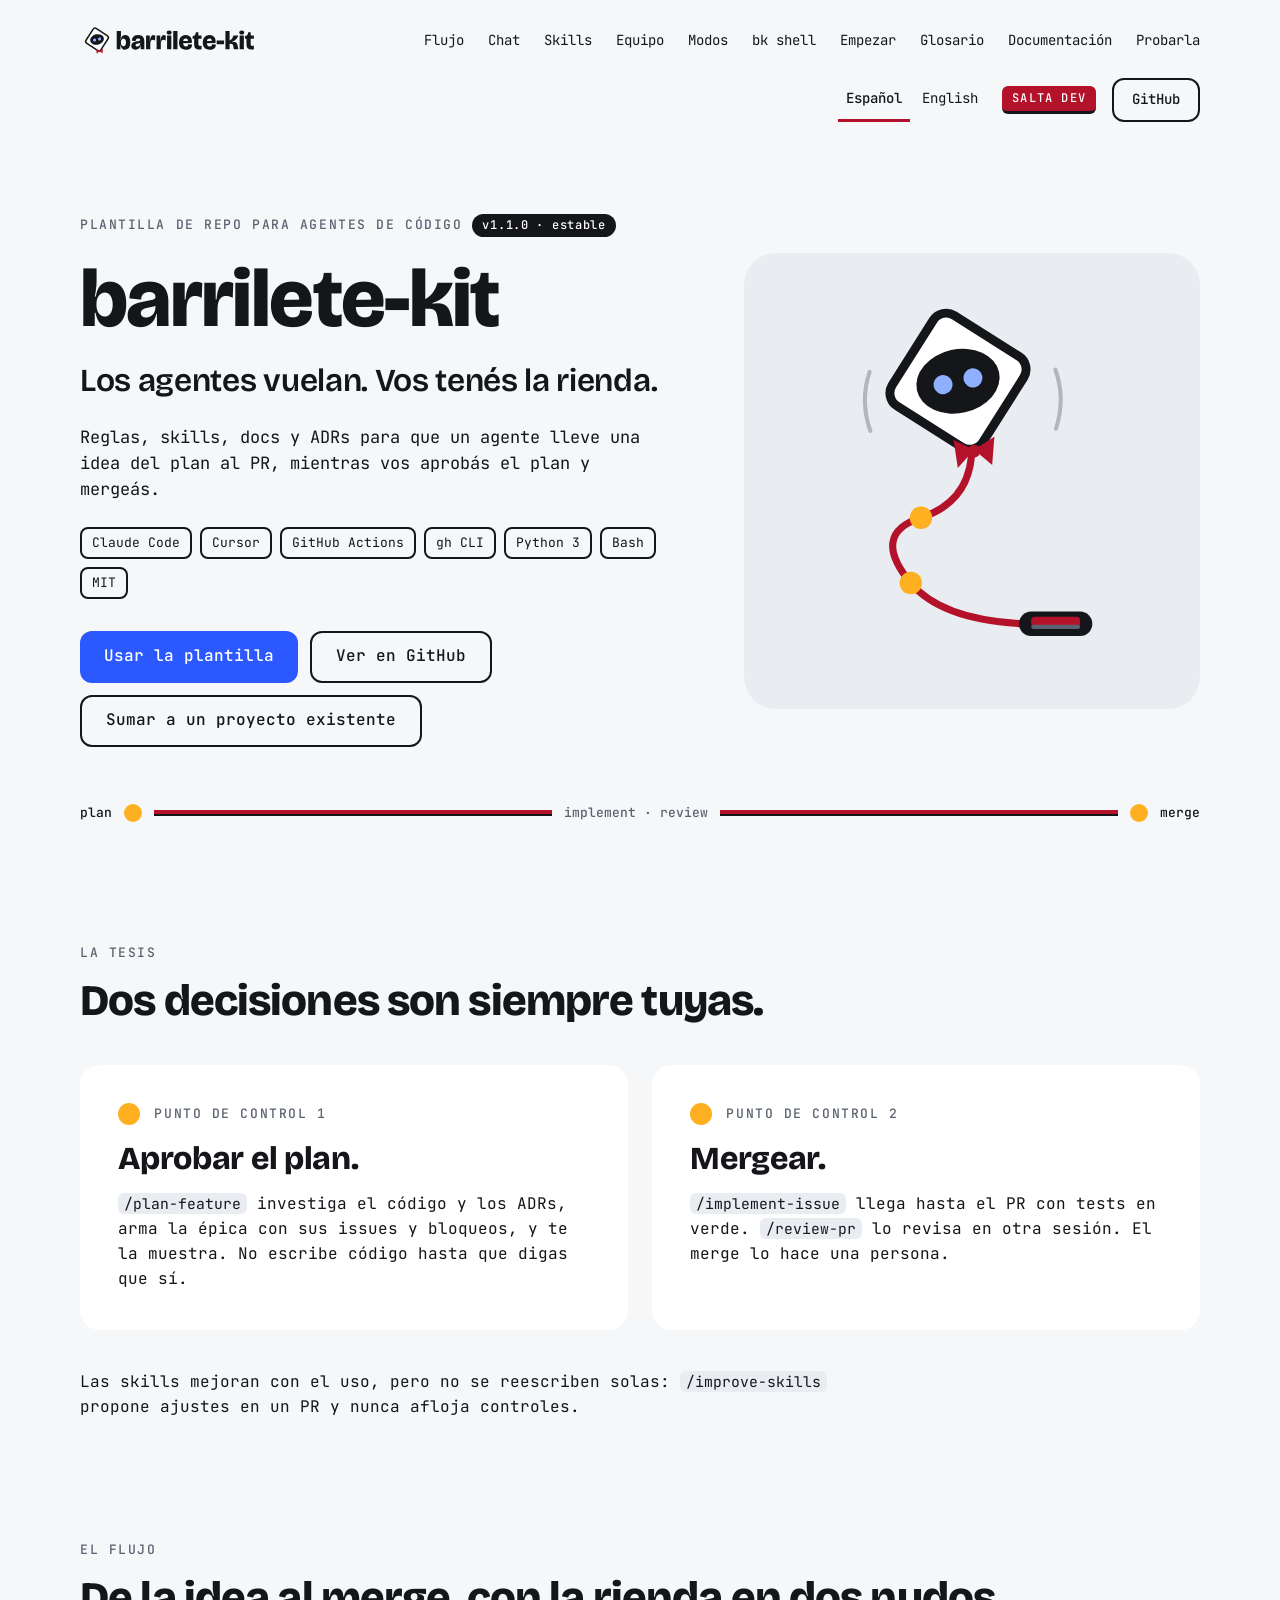
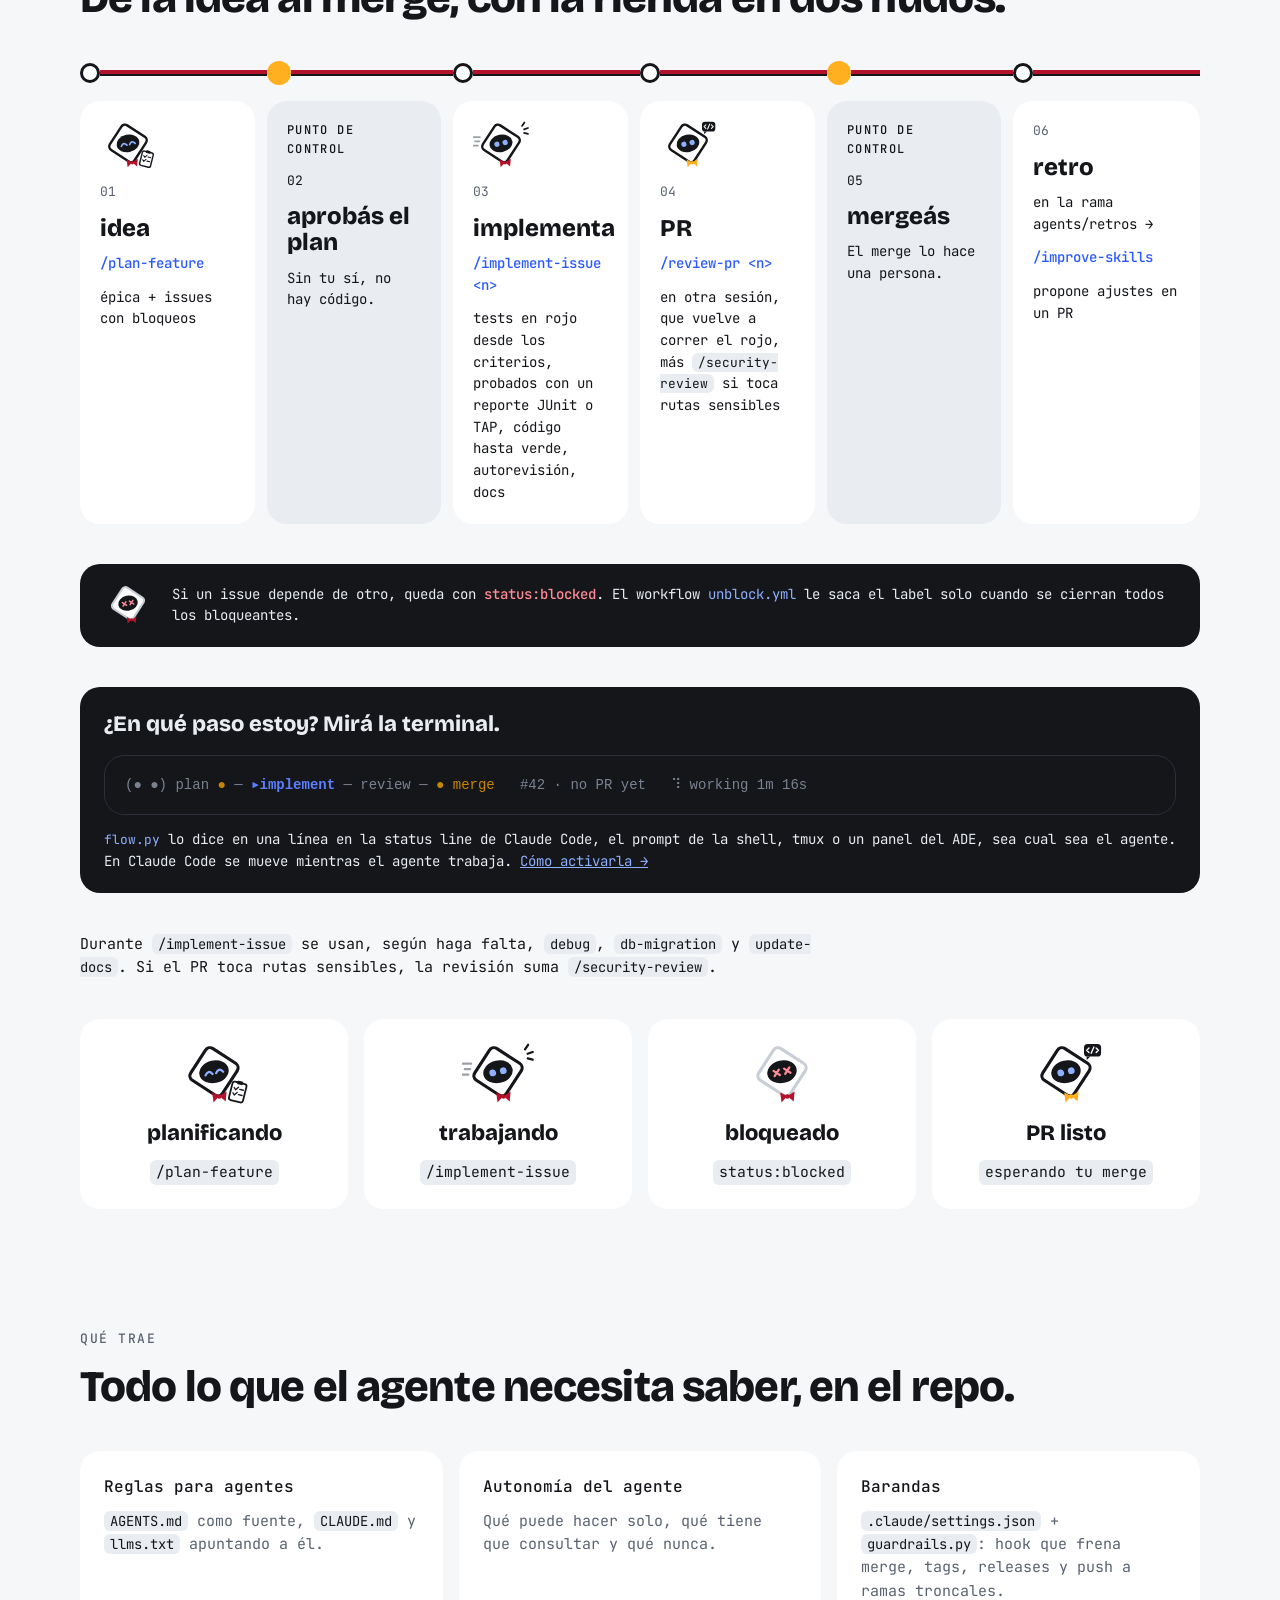
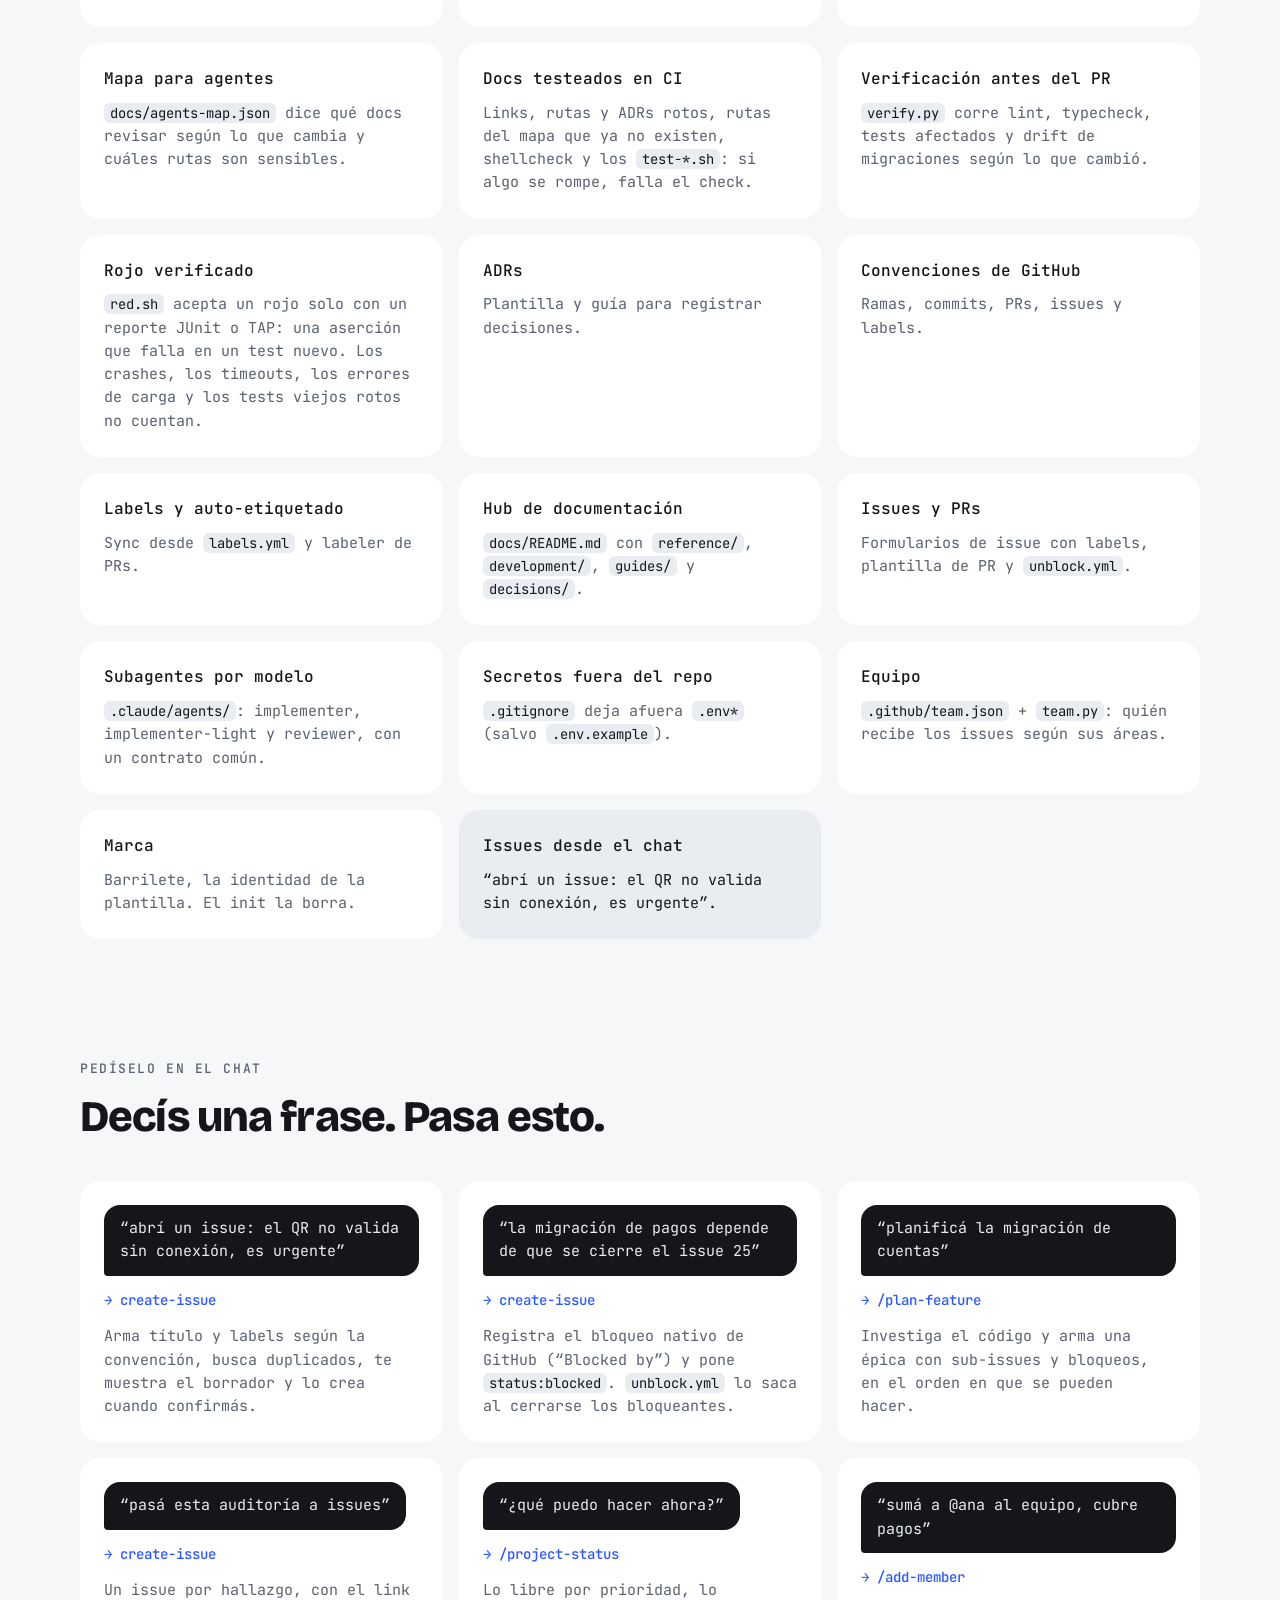
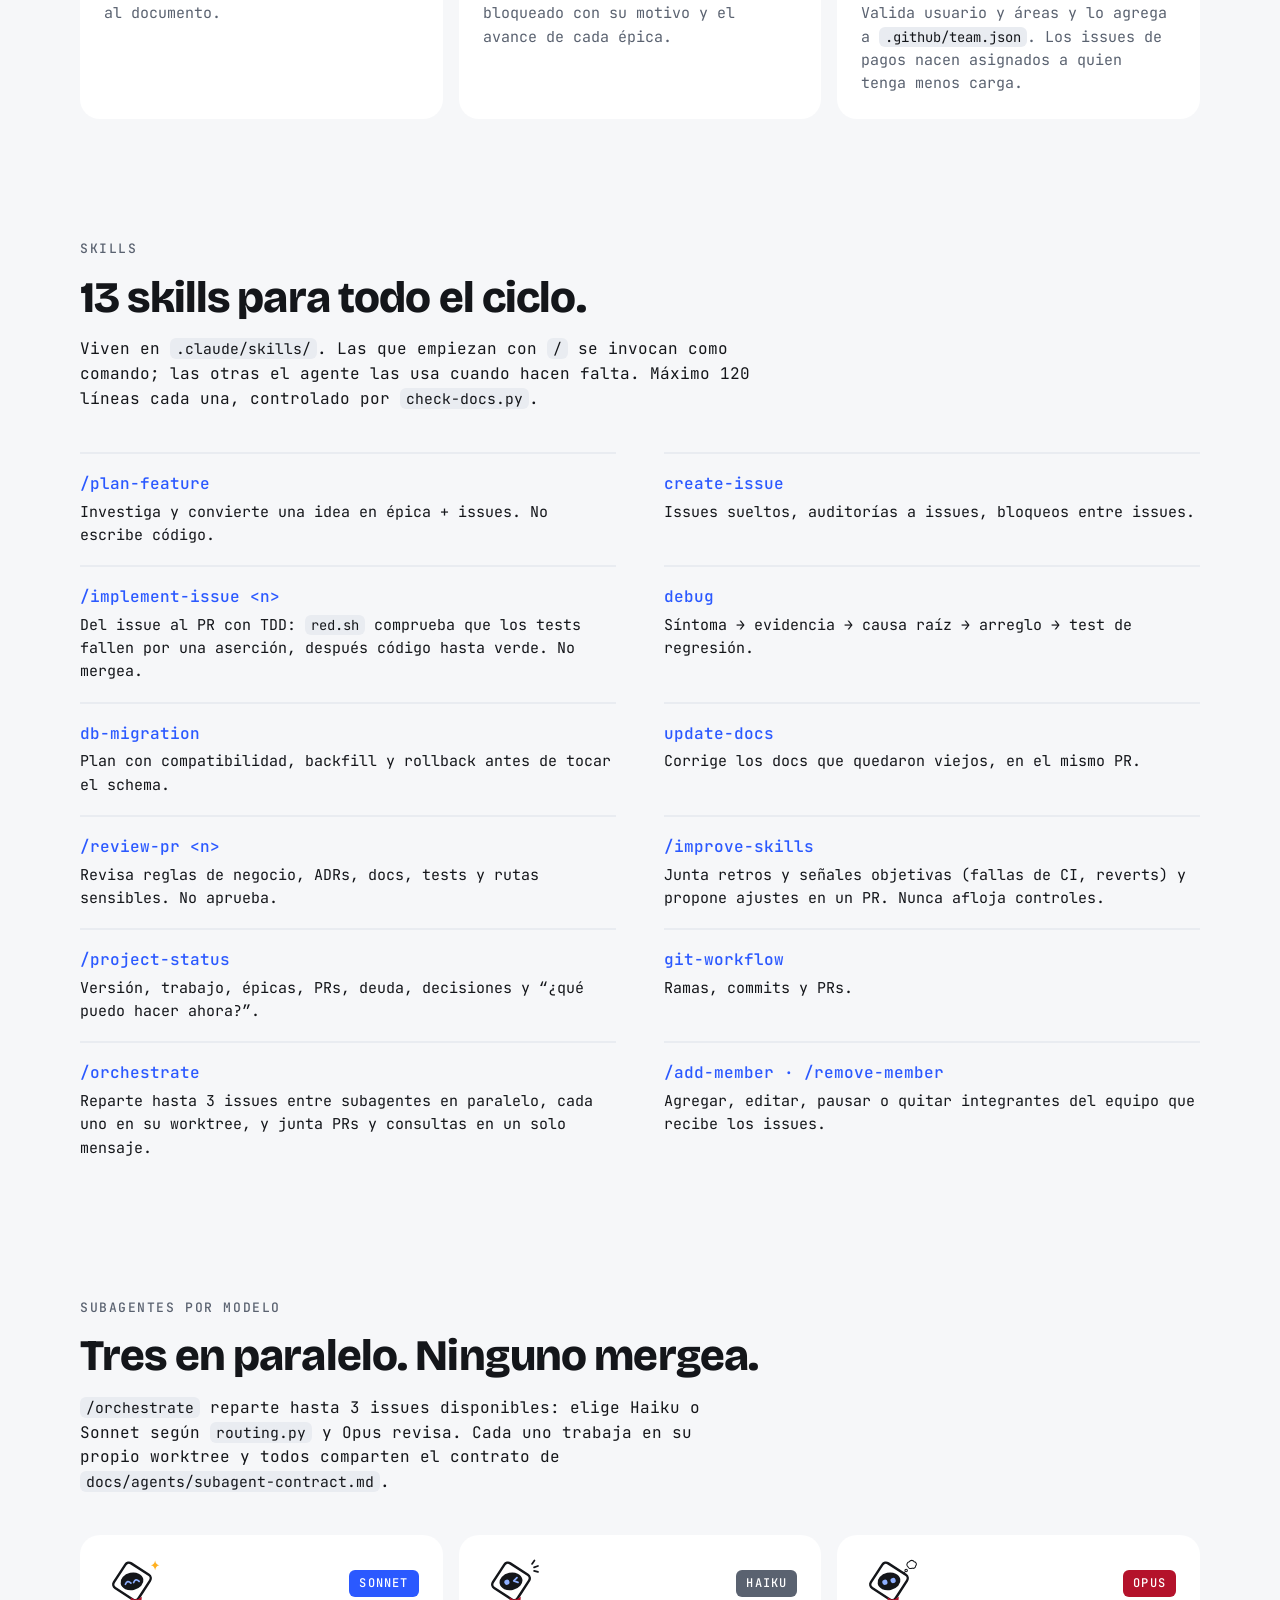
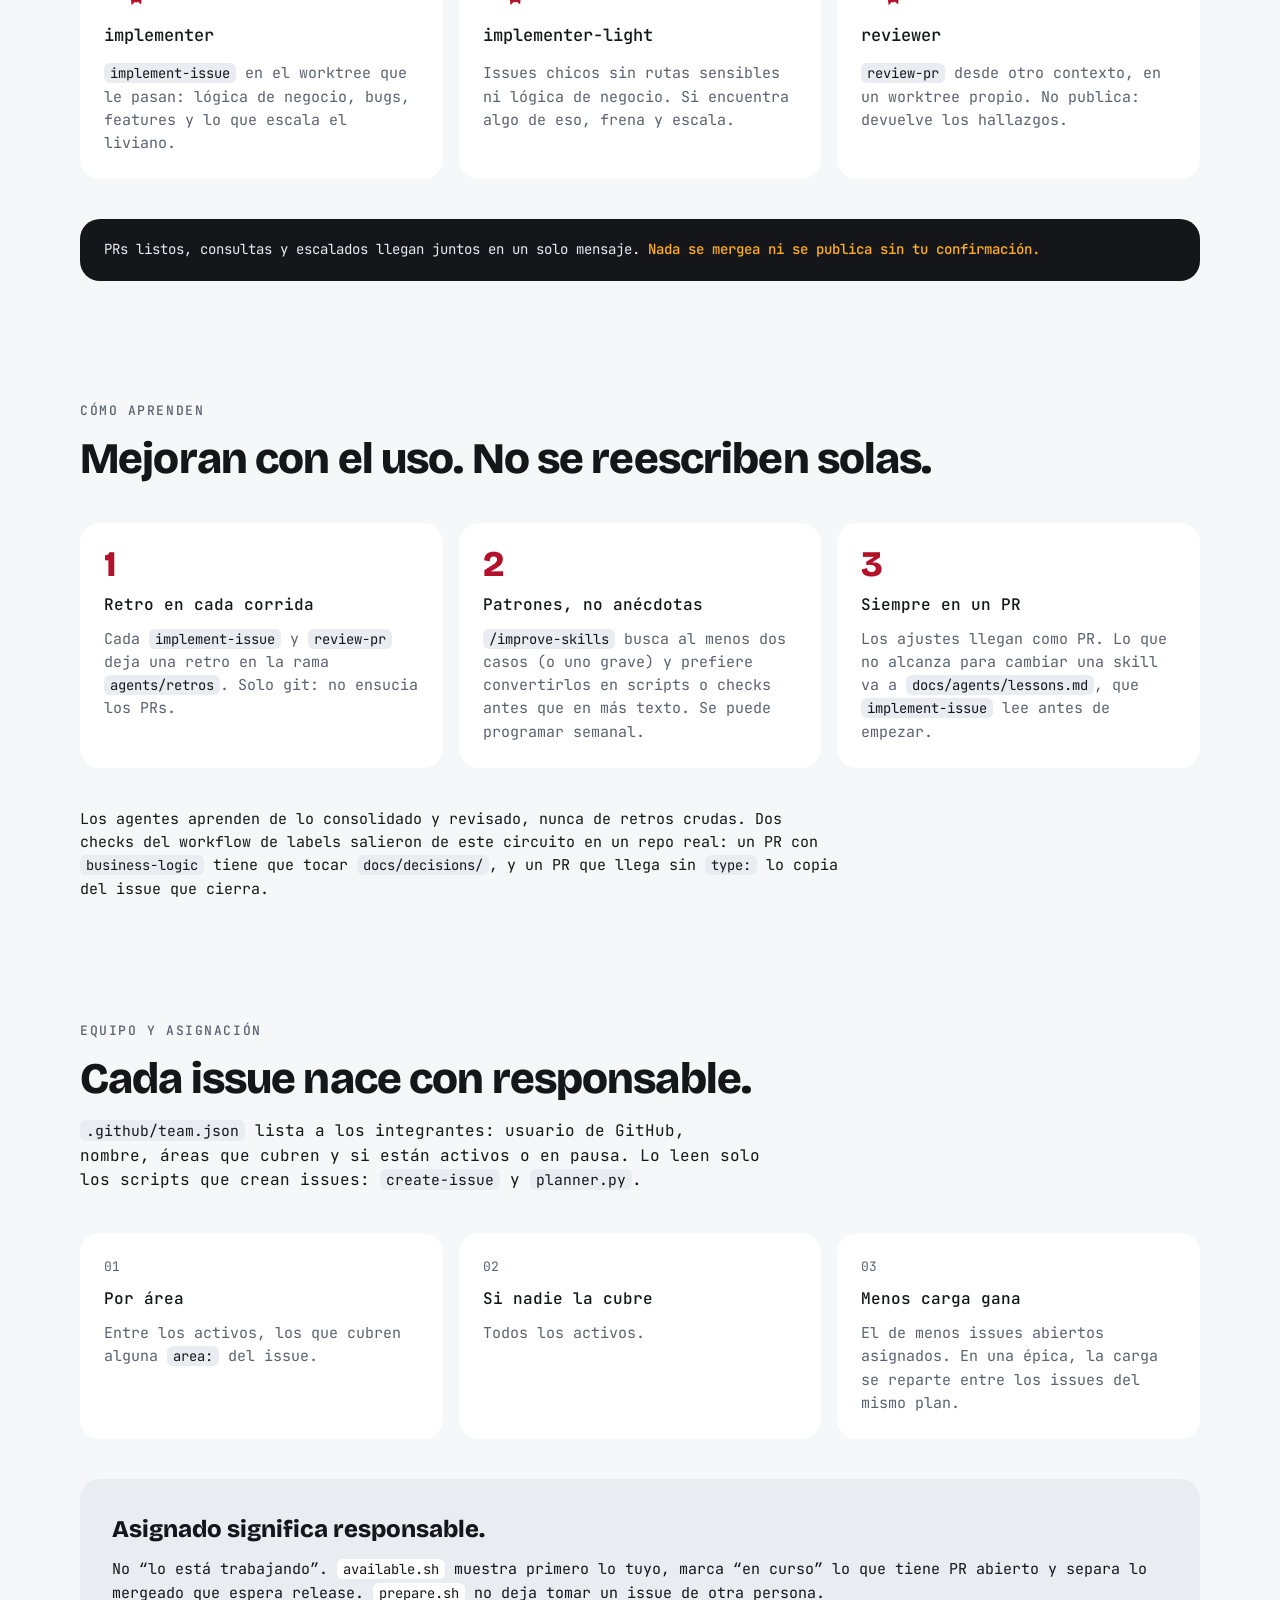
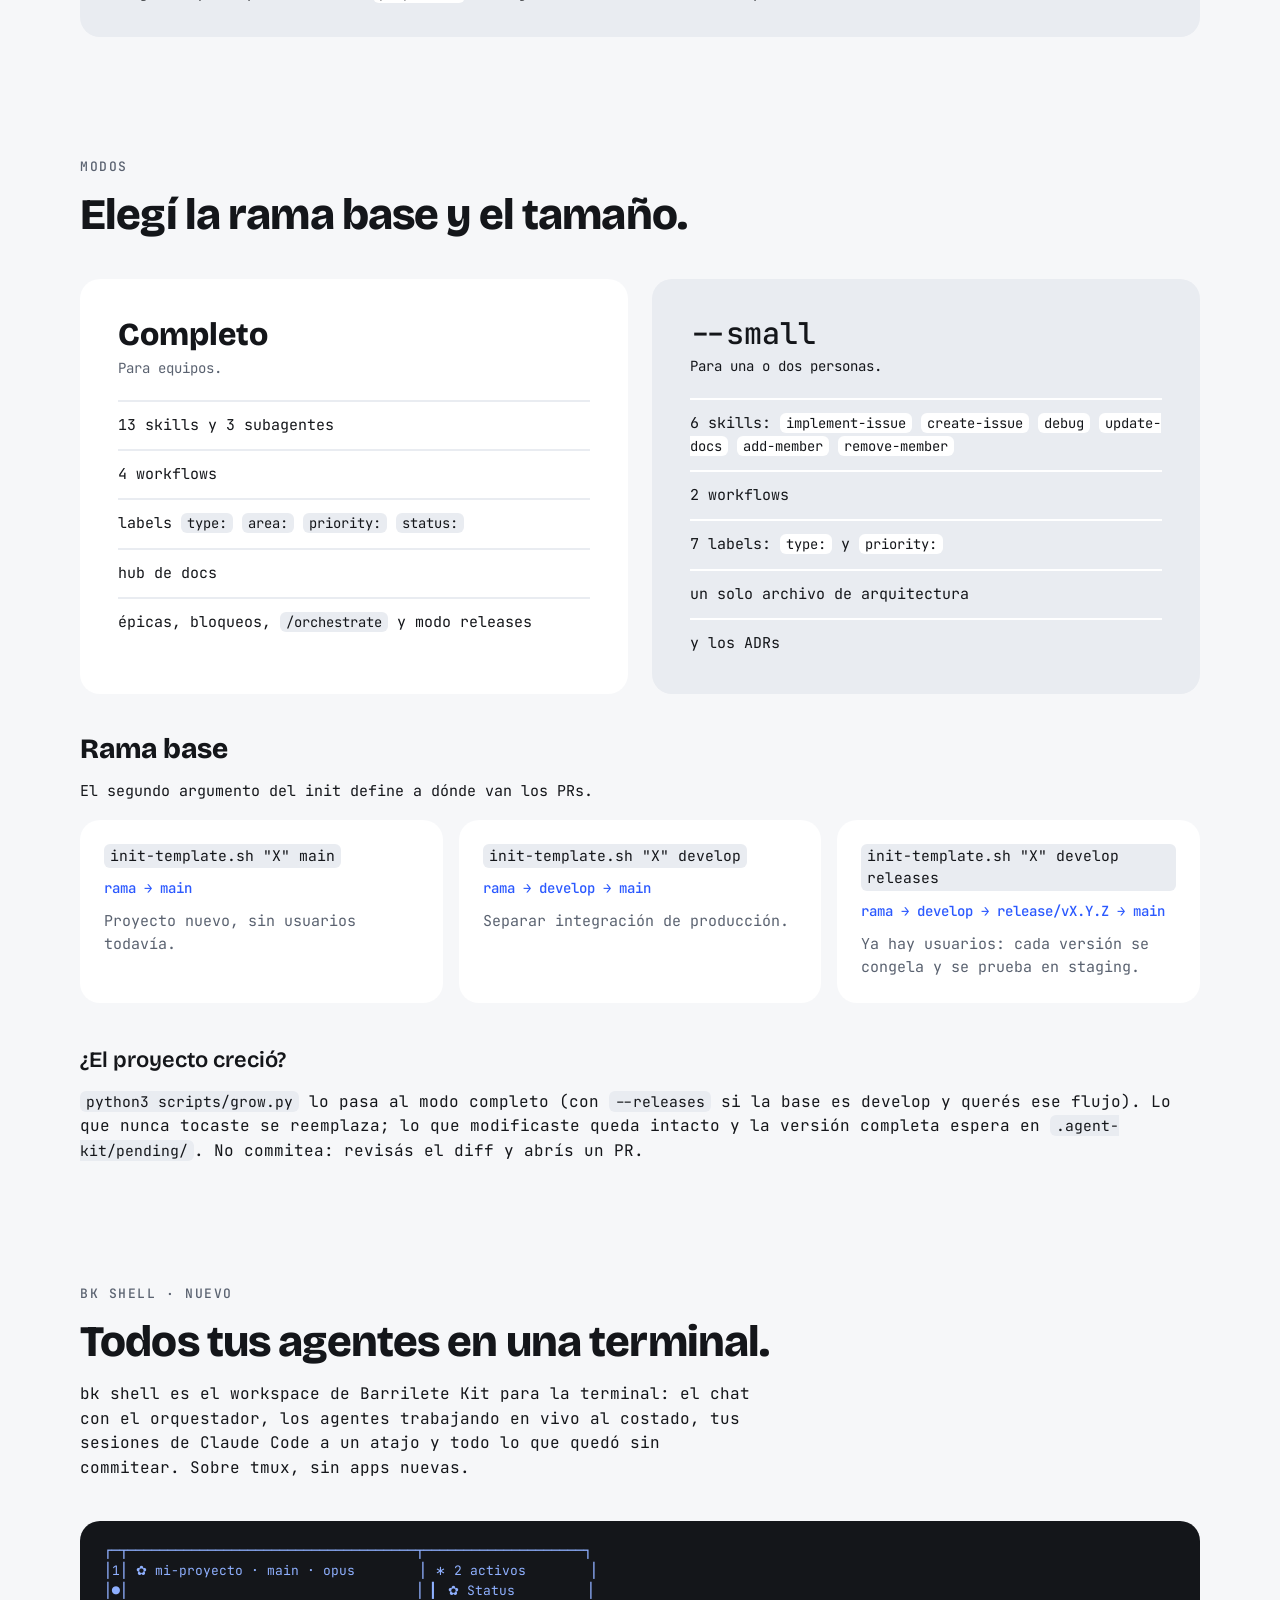
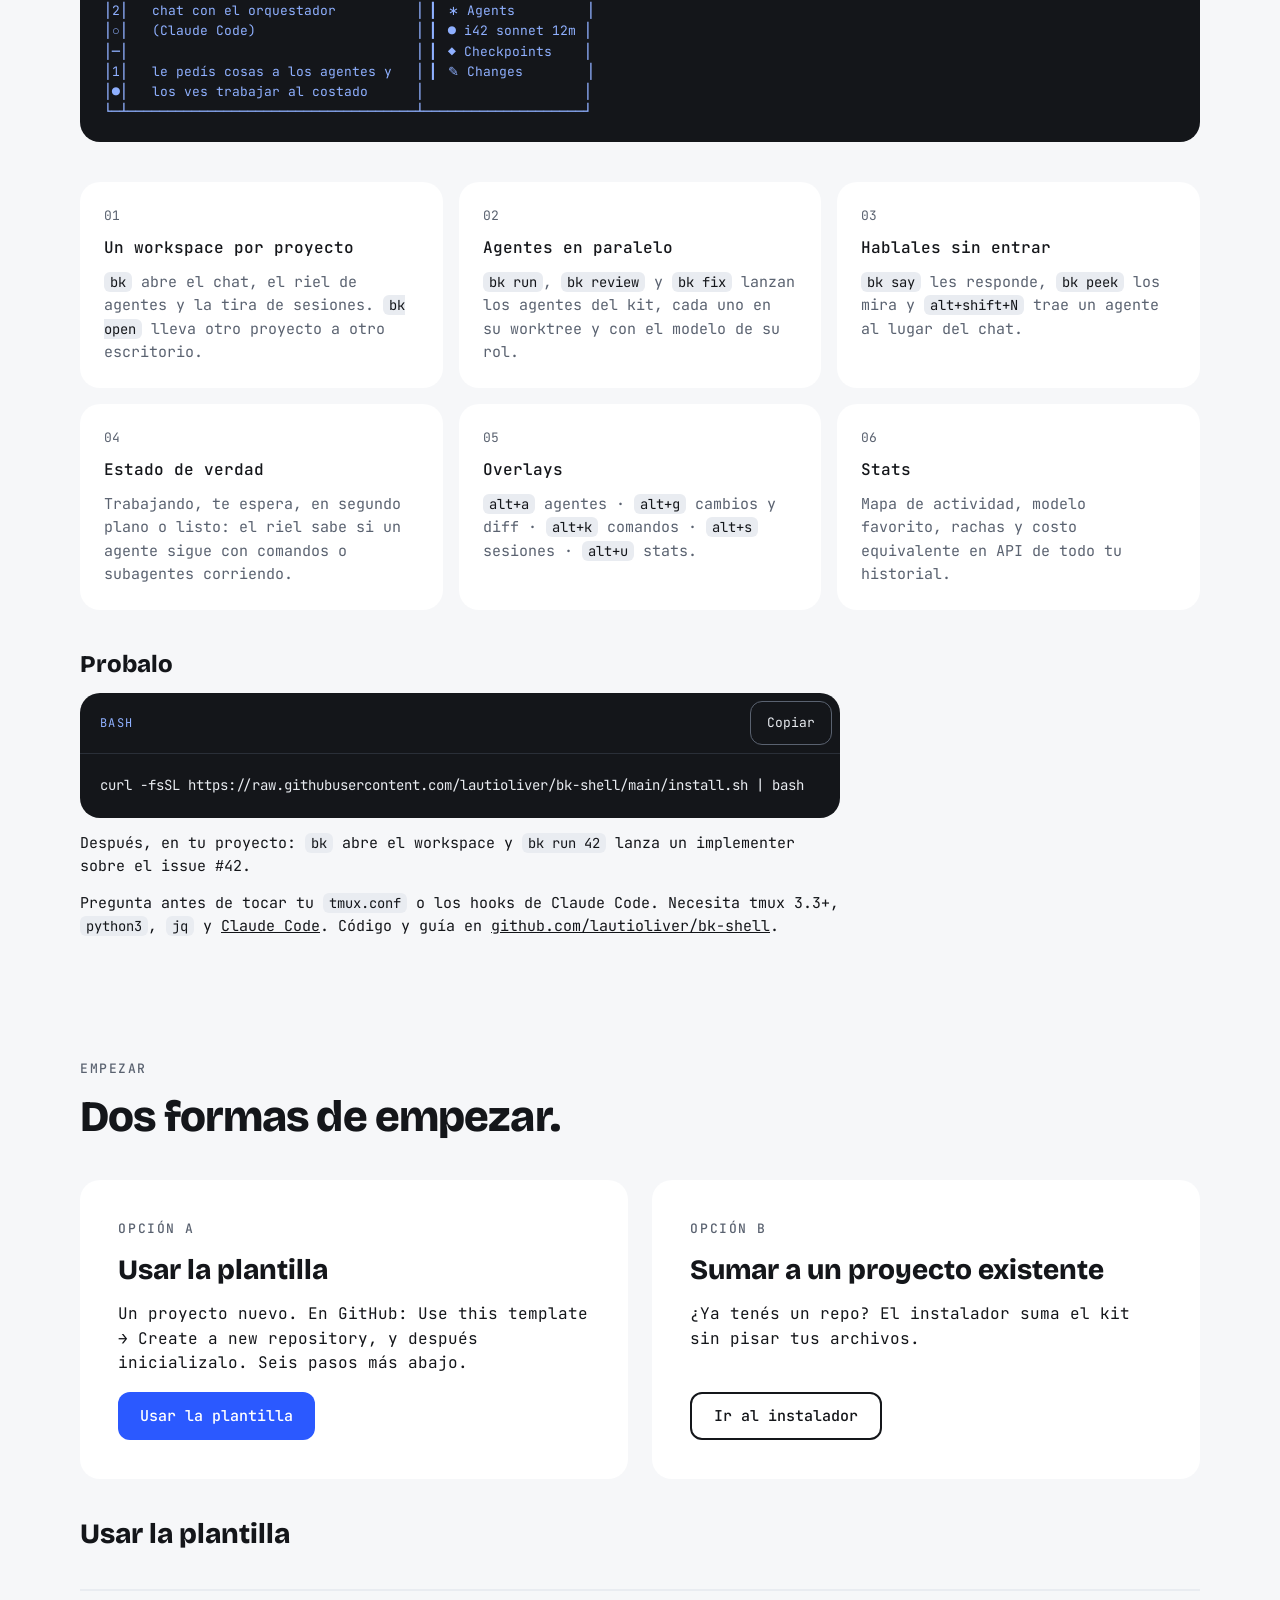
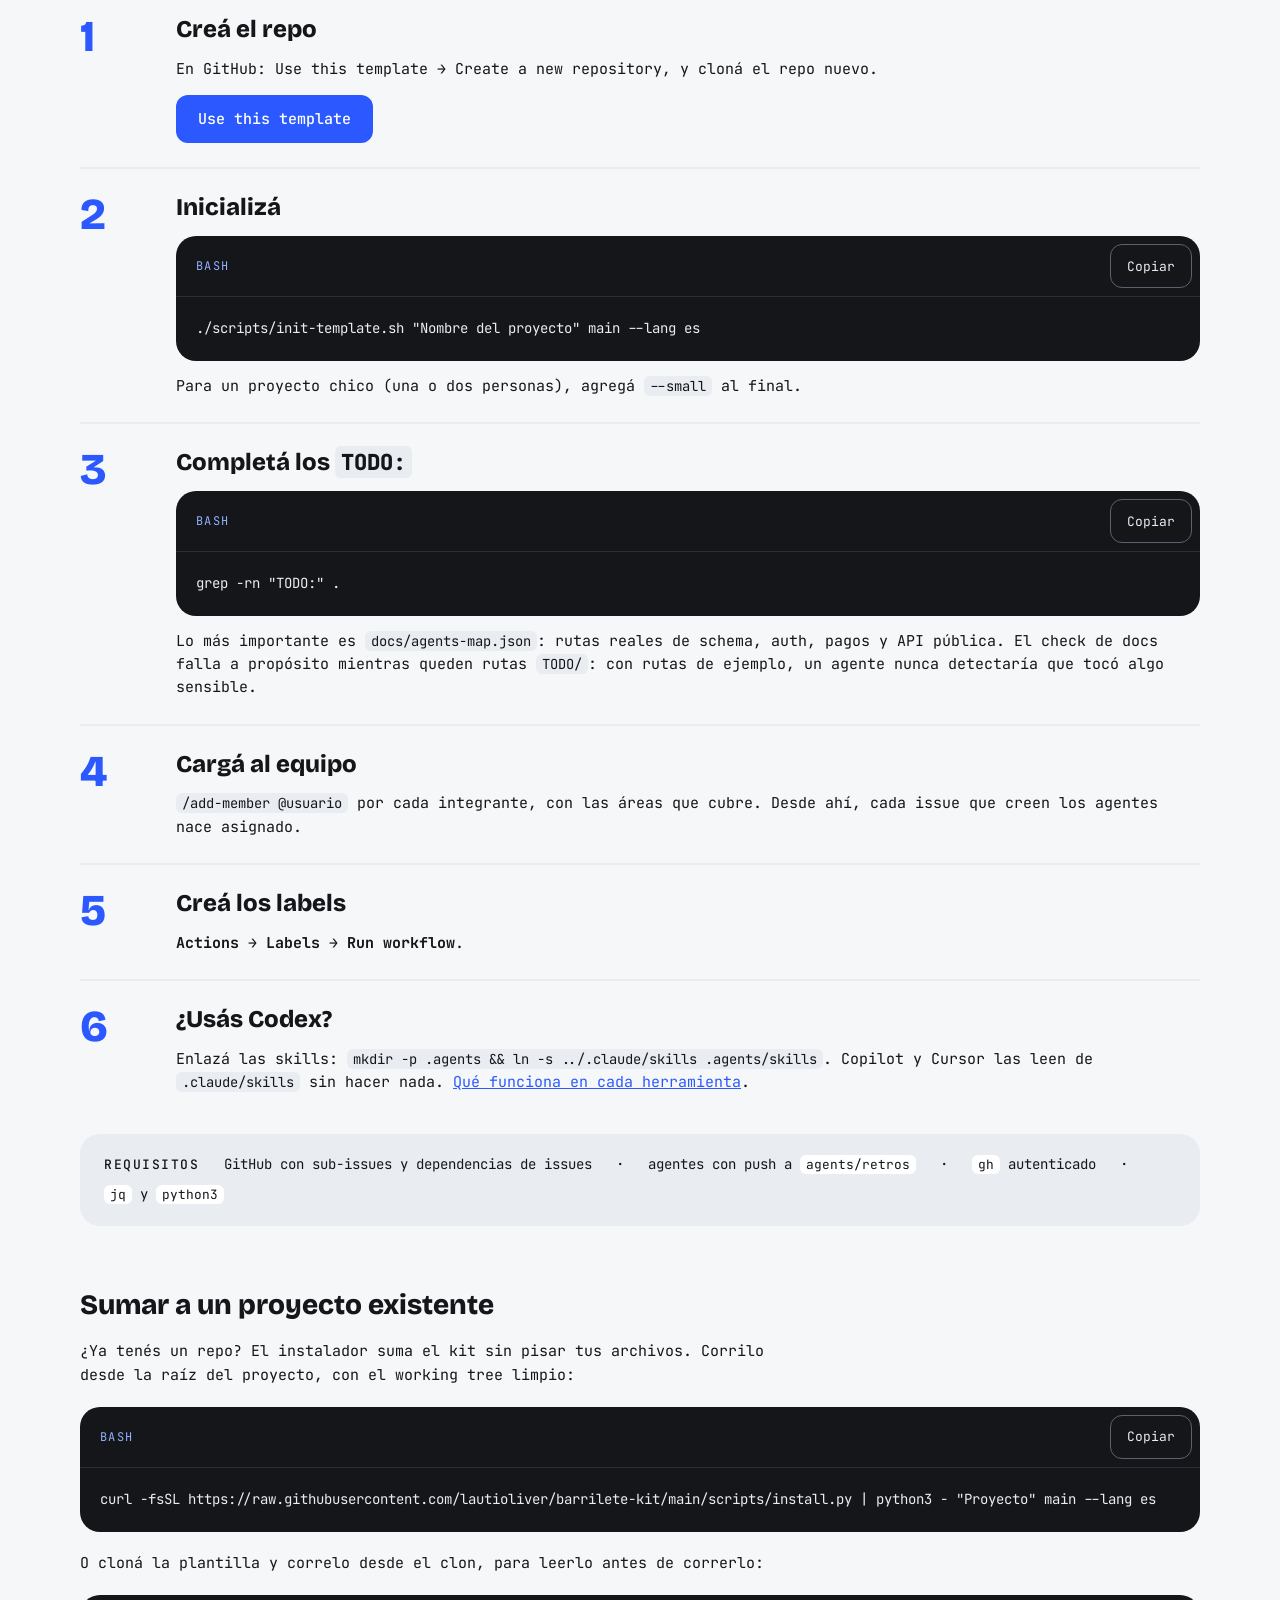
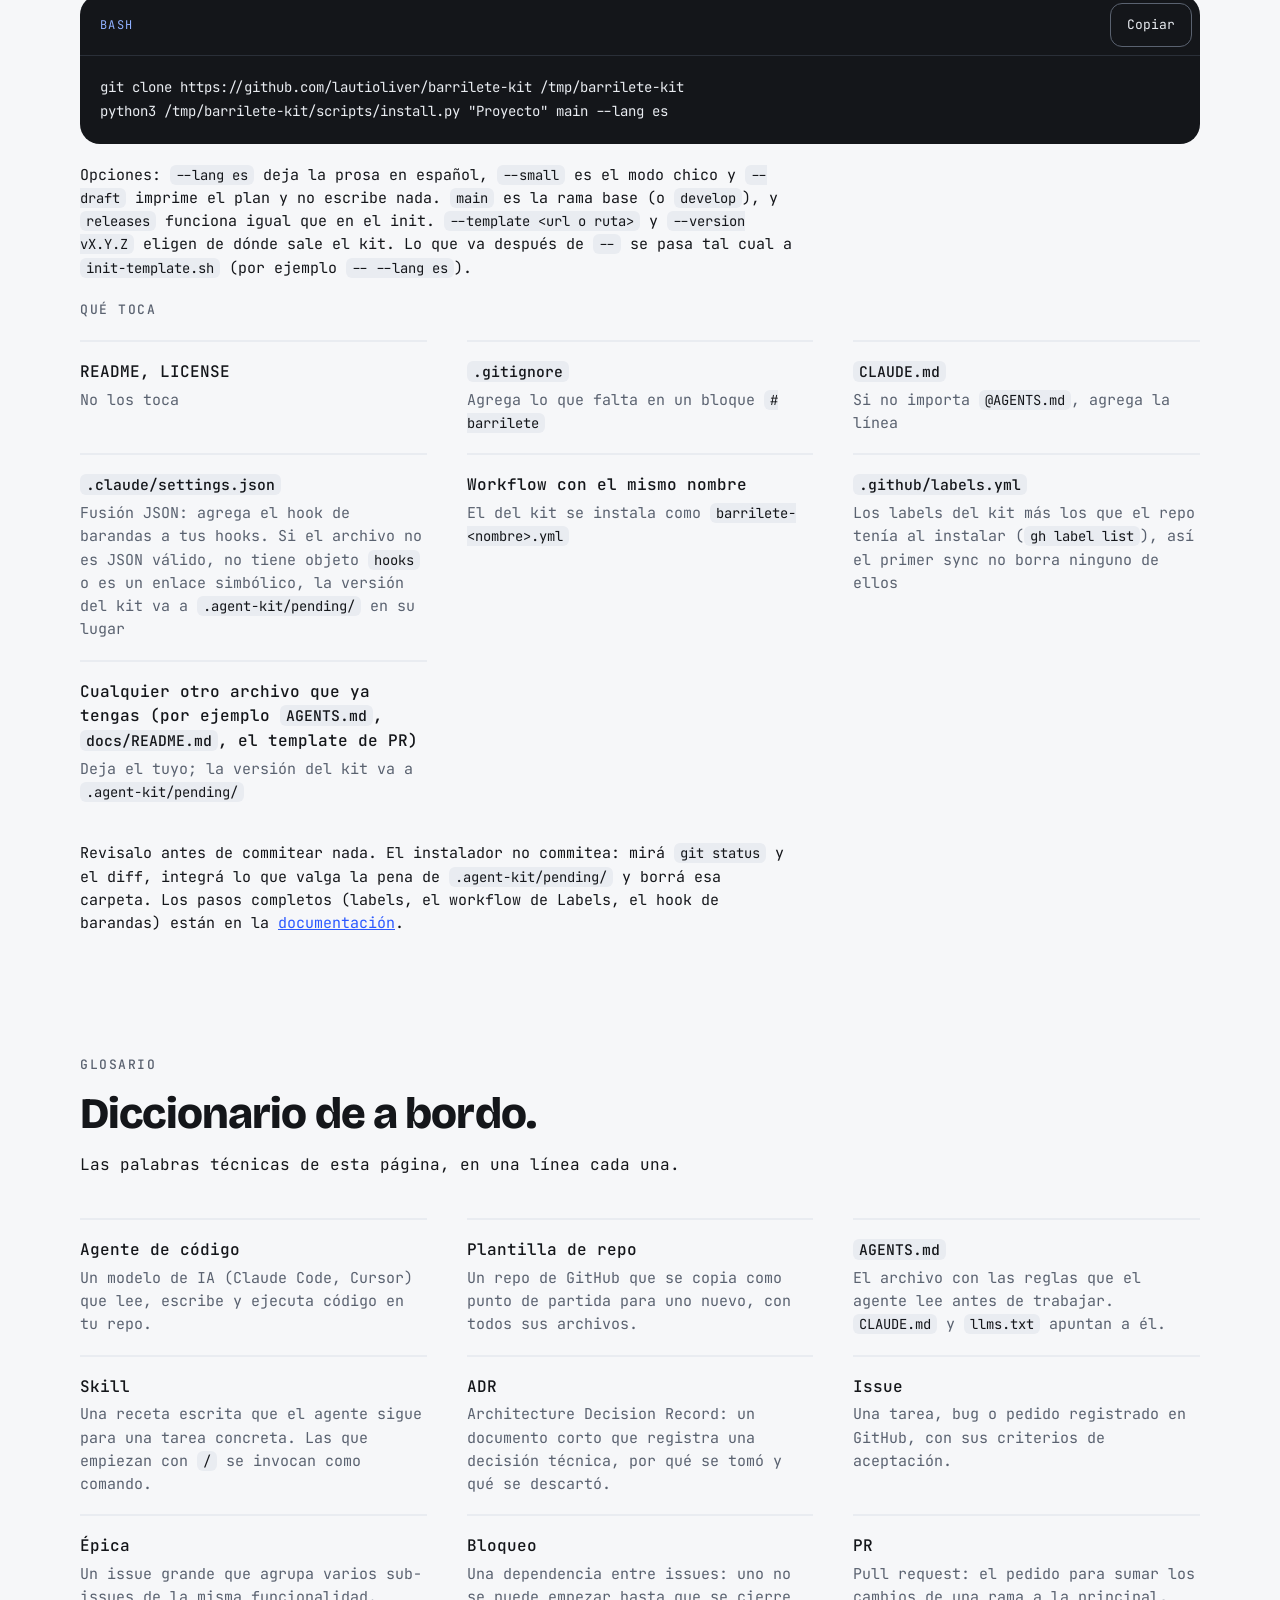
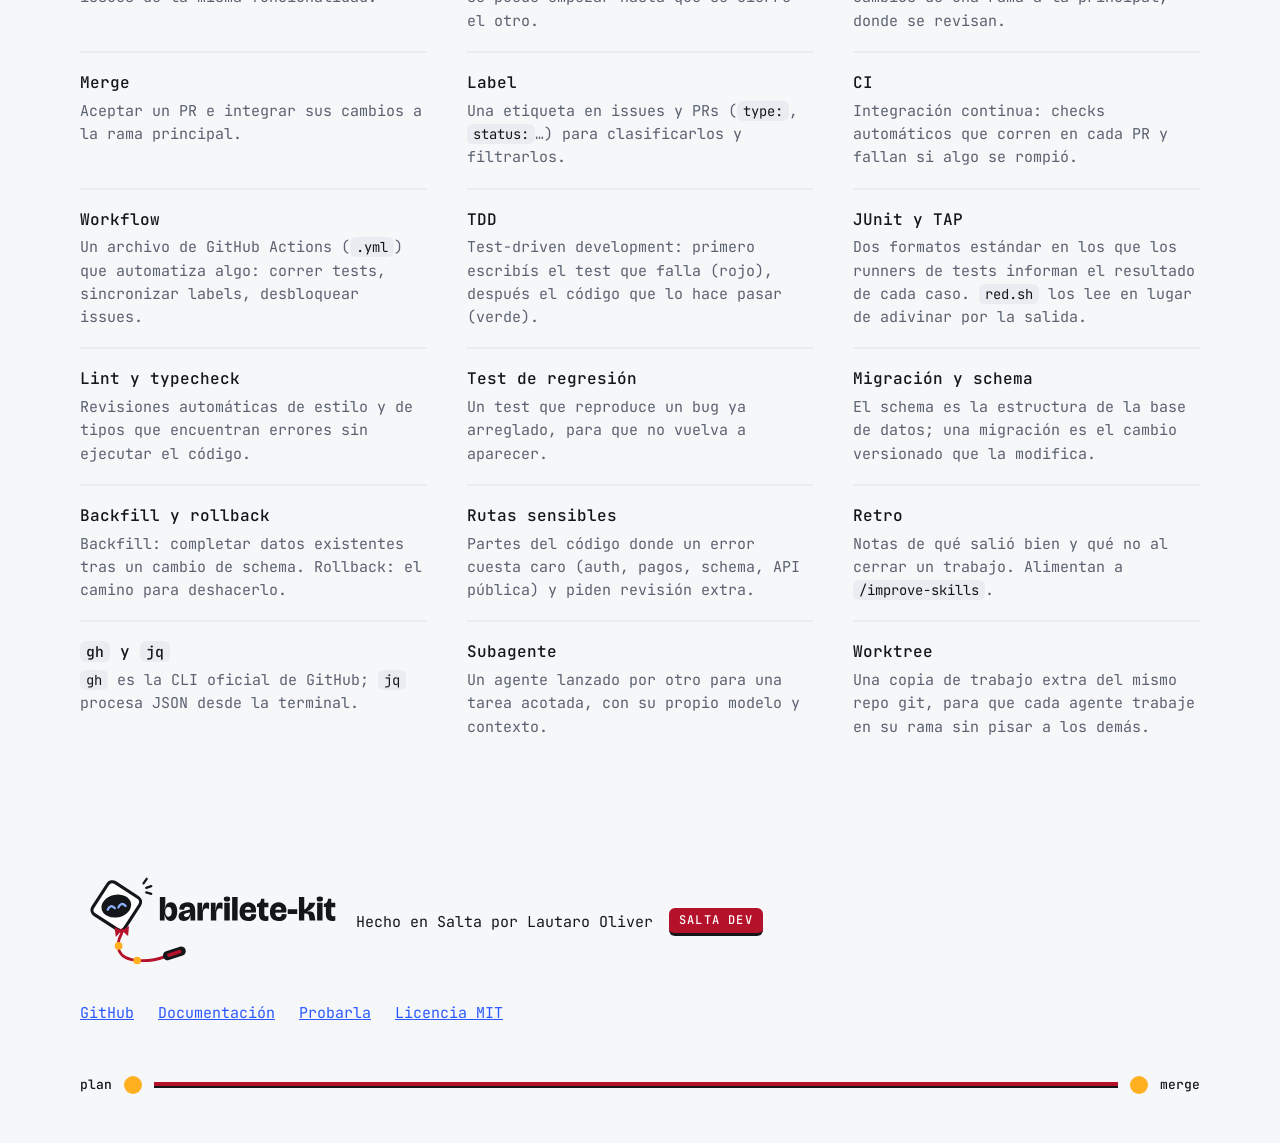
==== commit 393e4d50: "Sumar bk shell a la landing (es y en) Co-Authored-By: Claude Opus 5.5 <noreply@anthropic.com>" ====
--- a/es/index.html
+++ b/es/index.html
@@ -111,6 +111,7 @@
 <a href="#skills" style="color: var(--ink); text-decoration: none; padding: 10px 0">Skills</a>
 <a href="#equipo" style="color: var(--ink); text-decoration: none; padding: 10px 0">Equipo</a>
 <a href="#modos" style="color: var(--ink); text-decoration: none; padding: 10px 0">Modos</a>
+<a href="#bk-shell" style="color: var(--ink); text-decoration: none; padding: 10px 0">bk shell</a>
 <a href="#empezar" style="color: var(--ink); text-decoration: none; padding: 10px 0">Empezar</a>
 <a href="#glosario" style="color: var(--ink); text-decoration: none; padding: 10px 0">Glosario</a>
 <a href="/es/docs.html" style="color: var(--ink); text-decoration: none; padding: 10px 0">Documentación</a>
@@ -403,6 +404,39 @@
 <div style="display: flex; flex-wrap: wrap; align-items: center; gap: 12px 20px; font-size: 16px">
 <span style="font-family: var(--font-display); font-weight: 600; font-size: 22px">¿El proyecto creció?</span>
 <span><code>python3 scripts/grow.py</code> lo pasa al modo completo (con <code>--releases</code> si la base es develop y querés ese flujo). Lo que nunca tocaste se reemplaza; lo que modificaste queda intacto y la versión completa espera en <code>.agent-kit/pending/</code>. No commitea: revisás el diff y abrís un PR.</span>
+</div>
+</section>
+
+<!-- BK SHELL -->
+<section id="bk-shell" style="max-width: 1200px; margin: 0 auto; padding: clamp(72px, 10vw, 120px) clamp(16px, 4vw, 40px) 0; box-sizing: border-box; display: flex; flex-direction: column; gap: 40px">
+<div style="display: flex; flex-direction: column; gap: 16px">
+<div style="font-size: 13px; letter-spacing: 0.12em; text-transform: uppercase; color: var(--ink-muted); font-weight: 500">bk shell · nuevo</div>
+<h2 class="reveal" style="margin: 0; font-family: var(--font-display); font-weight: 800; font-size: clamp(32px, 3.4vw, 44px); line-height: 1.05; letter-spacing: -0.02em">Todos tus agentes en una terminal.</h2>
+<p style="margin: 0; font-size: 16px; max-width: 680px">bk shell es el workspace de Barrilete Kit para la terminal: el chat con el orquestador, los agentes trabajando en vivo al costado, tus sesiones de Claude Code a un atajo y todo lo que quedó sin commitear. Sobre tmux, sin apps nuevas.</p>
+</div>
+<div class="reveal" style="background: var(--ink); border-radius: 20px; padding: 20px 24px; overflow-x: auto"><pre style="margin: 0; font-family: var(--font-mono); font-size: 13px; line-height: 1.55; color: var(--surface-muted); white-space: pre"><span style="color: var(--accent-on-inverse)">┌─┬────────────────────────────────────┬────────────────────┐
+│1│ ✿ mi-proyecto · main · opus        │ ∗ 2 activos        │
+│●│                                    │ ▎ ✿ Status         │
+│2│   chat con el orquestador          │ ▎ ∗ Agents         │
+│○│   (Claude Code)                    │ ▎ ● i42 sonnet 12m │
+│─│                                    │ ▎ ◆ Checkpoints    │
+│1│   le pedís cosas a los agentes y   │ ▎ ✎ Changes        │
+│●│   los ves trabajar al costado      │                    │
+└─┴────────────────────────────────────┴────────────────────┘</span></pre></div>
+<div class="reveal" style="display: grid; grid-template-columns: repeat(auto-fit, minmax(min(100%, 280px), 1fr)); gap: 16px"><div class="card" style="background: var(--surface-raised); border-radius: 20px; padding: 24px; display: flex; flex-direction: column; gap: 10px"><div style="font-size: 13px; color: var(--ink-muted)">01</div><div style="font-weight: 500; font-size: 16px">Un workspace por proyecto</div><p style="margin: 0; font-size: 15px; color: var(--ink-muted)"><code>bk</code> abre el chat, el riel de agentes y la tira de sesiones. <code>bk open</code> lleva otro proyecto a otro escritorio.</p></div><div class="card" style="background: var(--surface-raised); border-radius: 20px; padding: 24px; display: flex; flex-direction: column; gap: 10px"><div style="font-size: 13px; color: var(--ink-muted)">02</div><div style="font-weight: 500; font-size: 16px">Agentes en paralelo</div><p style="margin: 0; font-size: 15px; color: var(--ink-muted)"><code>bk run</code>, <code>bk review</code> y <code>bk fix</code> lanzan los agentes del kit, cada uno en su worktree y con el modelo de su rol.</p></div><div class="card" style="background: var(--surface-raised); border-radius: 20px; padding: 24px; display: flex; flex-direction: column; gap: 10px"><div style="font-size: 13px; color: var(--ink-muted)">03</div><div style="font-weight: 500; font-size: 16px">Hablales sin entrar</div><p style="margin: 0; font-size: 15px; color: var(--ink-muted)"><code>bk say</code> les responde, <code>bk peek</code> los mira y <code>alt+shift+N</code> trae un agente al lugar del chat.</p></div><div class="card" style="background: var(--surface-raised); border-radius: 20px; padding: 24px; display: flex; flex-direction: column; gap: 10px"><div style="font-size: 13px; color: var(--ink-muted)">04</div><div style="font-weight: 500; font-size: 16px">Estado de verdad</div><p style="margin: 0; font-size: 15px; color: var(--ink-muted)">Trabajando, te espera, en segundo plano o listo: el riel sabe si un agente sigue con comandos o subagentes corriendo.</p></div><div class="card" style="background: var(--surface-raised); border-radius: 20px; padding: 24px; display: flex; flex-direction: column; gap: 10px"><div style="font-size: 13px; color: var(--ink-muted)">05</div><div style="font-weight: 500; font-size: 16px">Overlays</div><p style="margin: 0; font-size: 15px; color: var(--ink-muted)"><code>alt+a</code> agentes · <code>alt+g</code> cambios y diff · <code>alt+k</code> comandos · <code>alt+s</code> sesiones · <code>alt+u</code> stats.</p></div><div class="card" style="background: var(--surface-raised); border-radius: 20px; padding: 24px; display: flex; flex-direction: column; gap: 10px"><div style="font-size: 13px; color: var(--ink-muted)">06</div><div style="font-weight: 500; font-size: 16px">Stats</div><p style="margin: 0; font-size: 15px; color: var(--ink-muted)">Mapa de actividad, modelo favorito, rachas y costo equivalente en API de todo tu historial.</p></div></div>
+<div style="display: flex; flex-direction: column; gap: 14px; max-width: 760px">
+<h3 style="margin: 0; font-family: var(--font-display); font-weight: 800; font-size: 24px; line-height: 1.2">Probalo</h3>
+<div style="background: var(--ink); border-radius: 20px; overflow: hidden">
+<div style="display: flex; align-items: center; justify-content: space-between; gap: 12px; padding: 8px 8px 8px 20px; border-bottom: 1px solid var(--hairline-inverse)">
+<span style="font-size: 12px; letter-spacing: 0.12em; text-transform: uppercase; color: var(--accent-on-inverse)">bash</span>
+<button type="button" data-copy="bkshell" aria-label="Copiar el comando de instalación de bk shell" style="min-height: 44px; padding: 0 16px; background: transparent; color: var(--surface-muted); border: 1px solid var(--ink-muted); border-radius: 12px; font-family: var(--font-mono); font-size: 13px; cursor: pointer">Copiar</button>
+</div>
+<div style="overflow-x: auto; padding: 20px">
+<pre style="font-family: var(--font-mono); font-size: 14px; line-height: 1.7; color: var(--surface-muted); white-space: pre">curl -fsSL https://raw.githubusercontent.com/lautioliver/bk-shell/main/install.sh | bash</pre>
+</div>
+</div>
+<p style="margin: 0; font-size: 15px">Después, en tu proyecto: <code>bk</code> abre el workspace y <code>bk run 42</code> lanza un implementer sobre el issue #42.</p>
+<p style="margin: 0; font-size: 15px">Pregunta antes de tocar tu <code>tmux.conf</code> o los hooks de Claude Code. Necesita tmux 3.3+, <code>python3</code>, <code>jq</code> y <a href="https://claude.com/claude-code" style="color: var(--ink)">Claude Code</a>. Código y guía en <a href="https://github.com/lautioliver/bk-shell" style="color: var(--ink)">github.com/lautioliver/bk-shell</a>.</p>
 </div>
 </section>
 
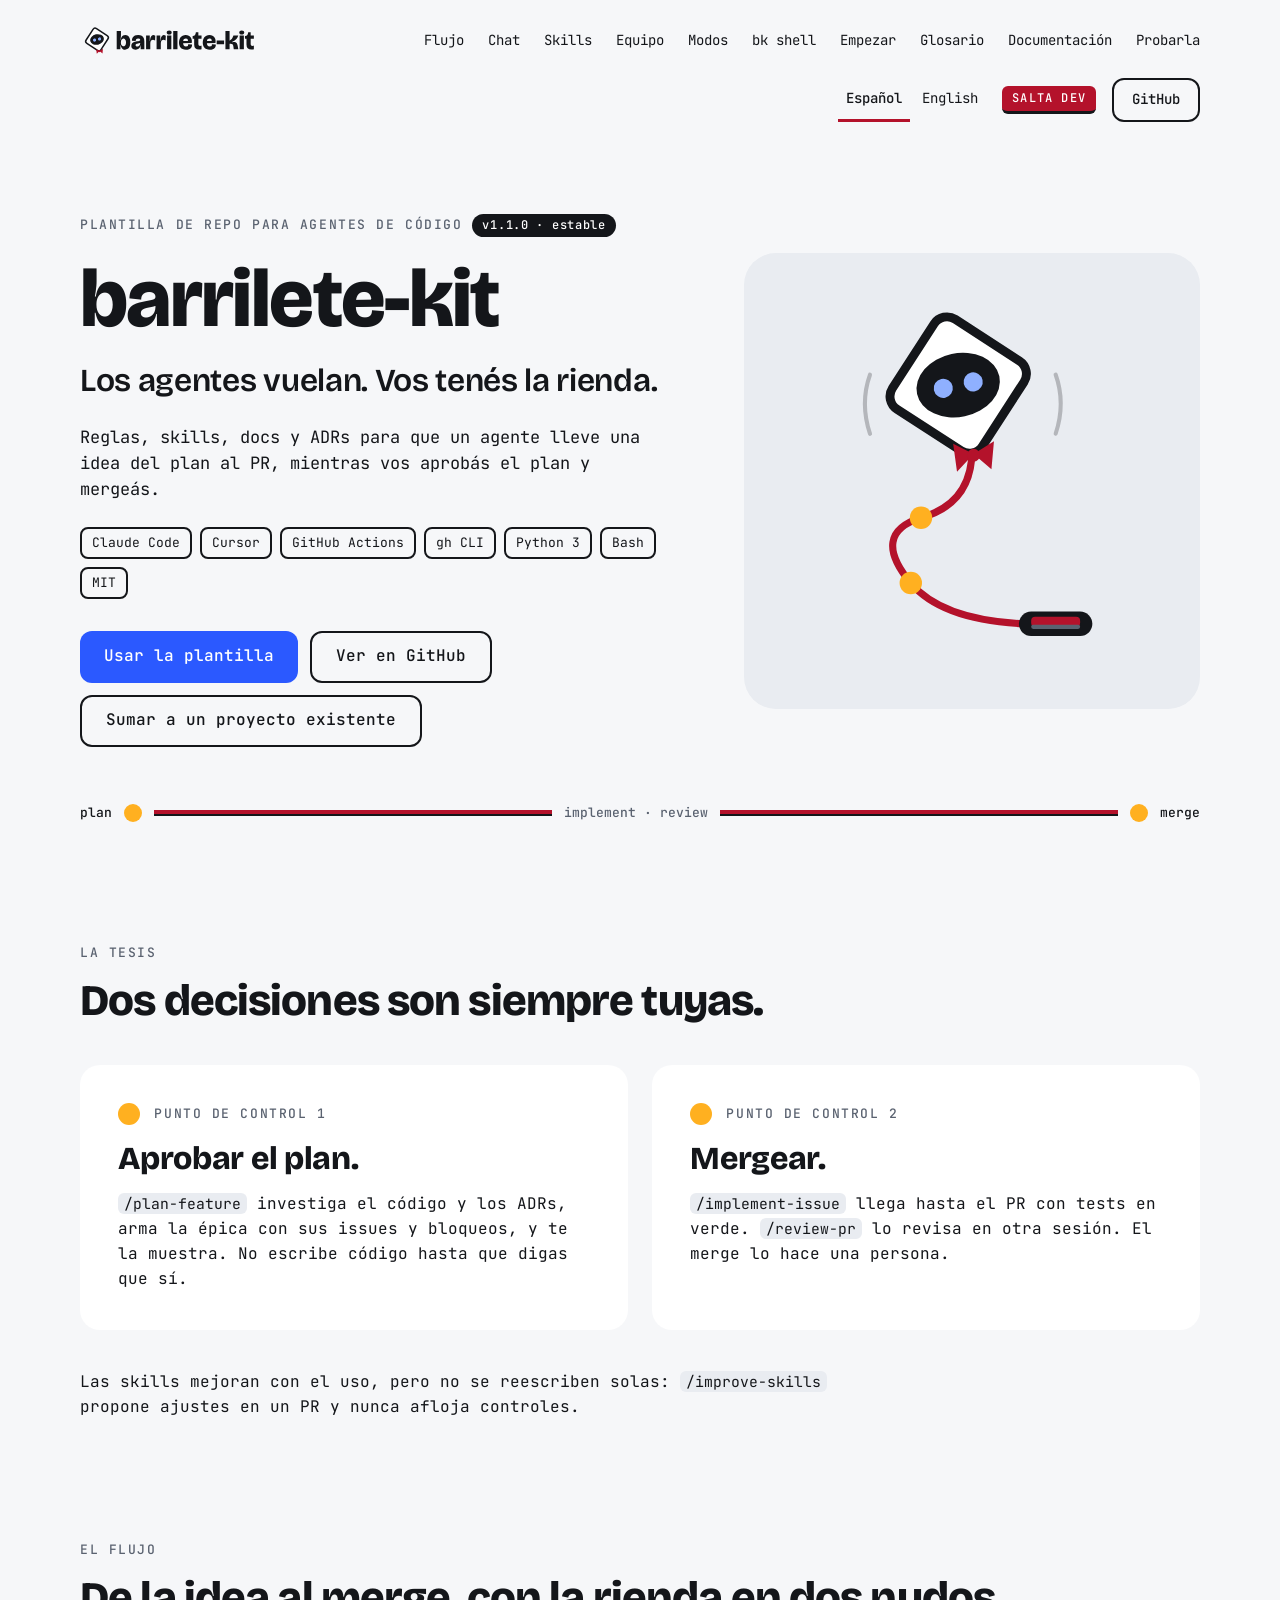
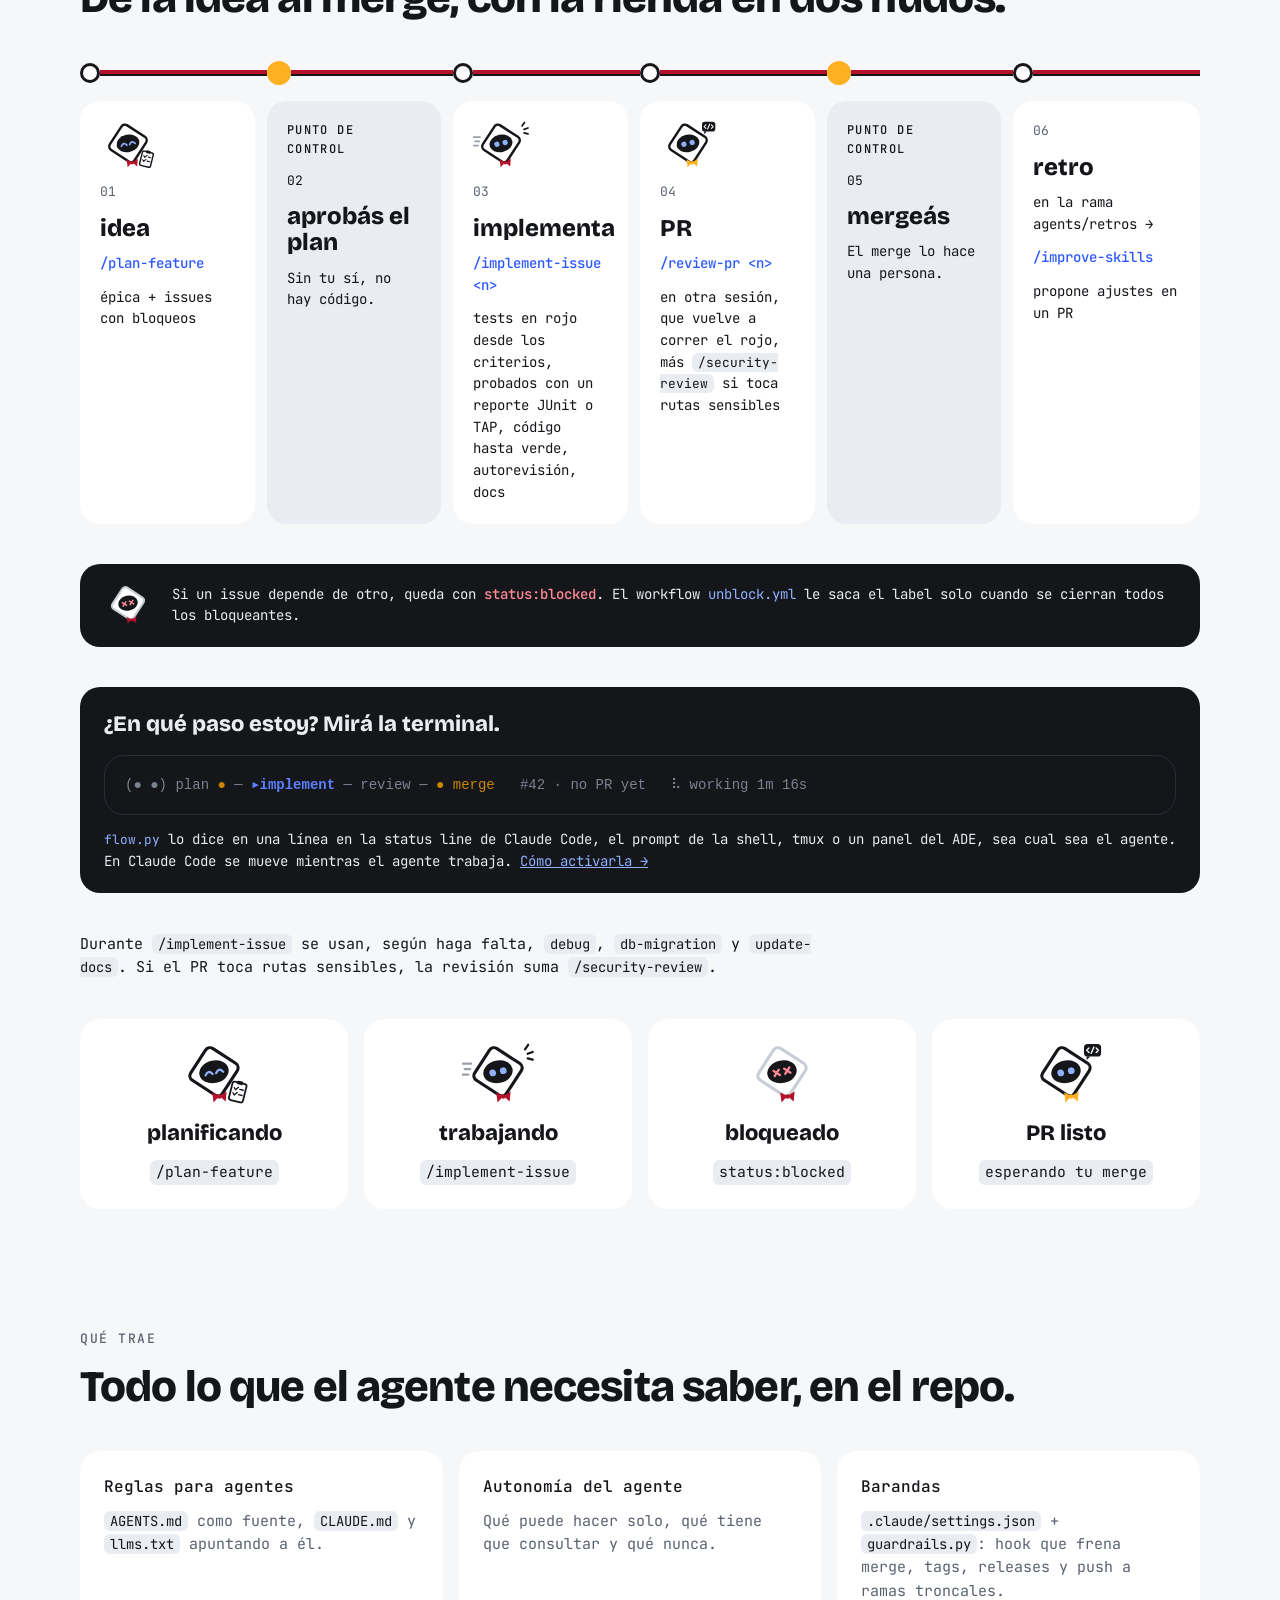
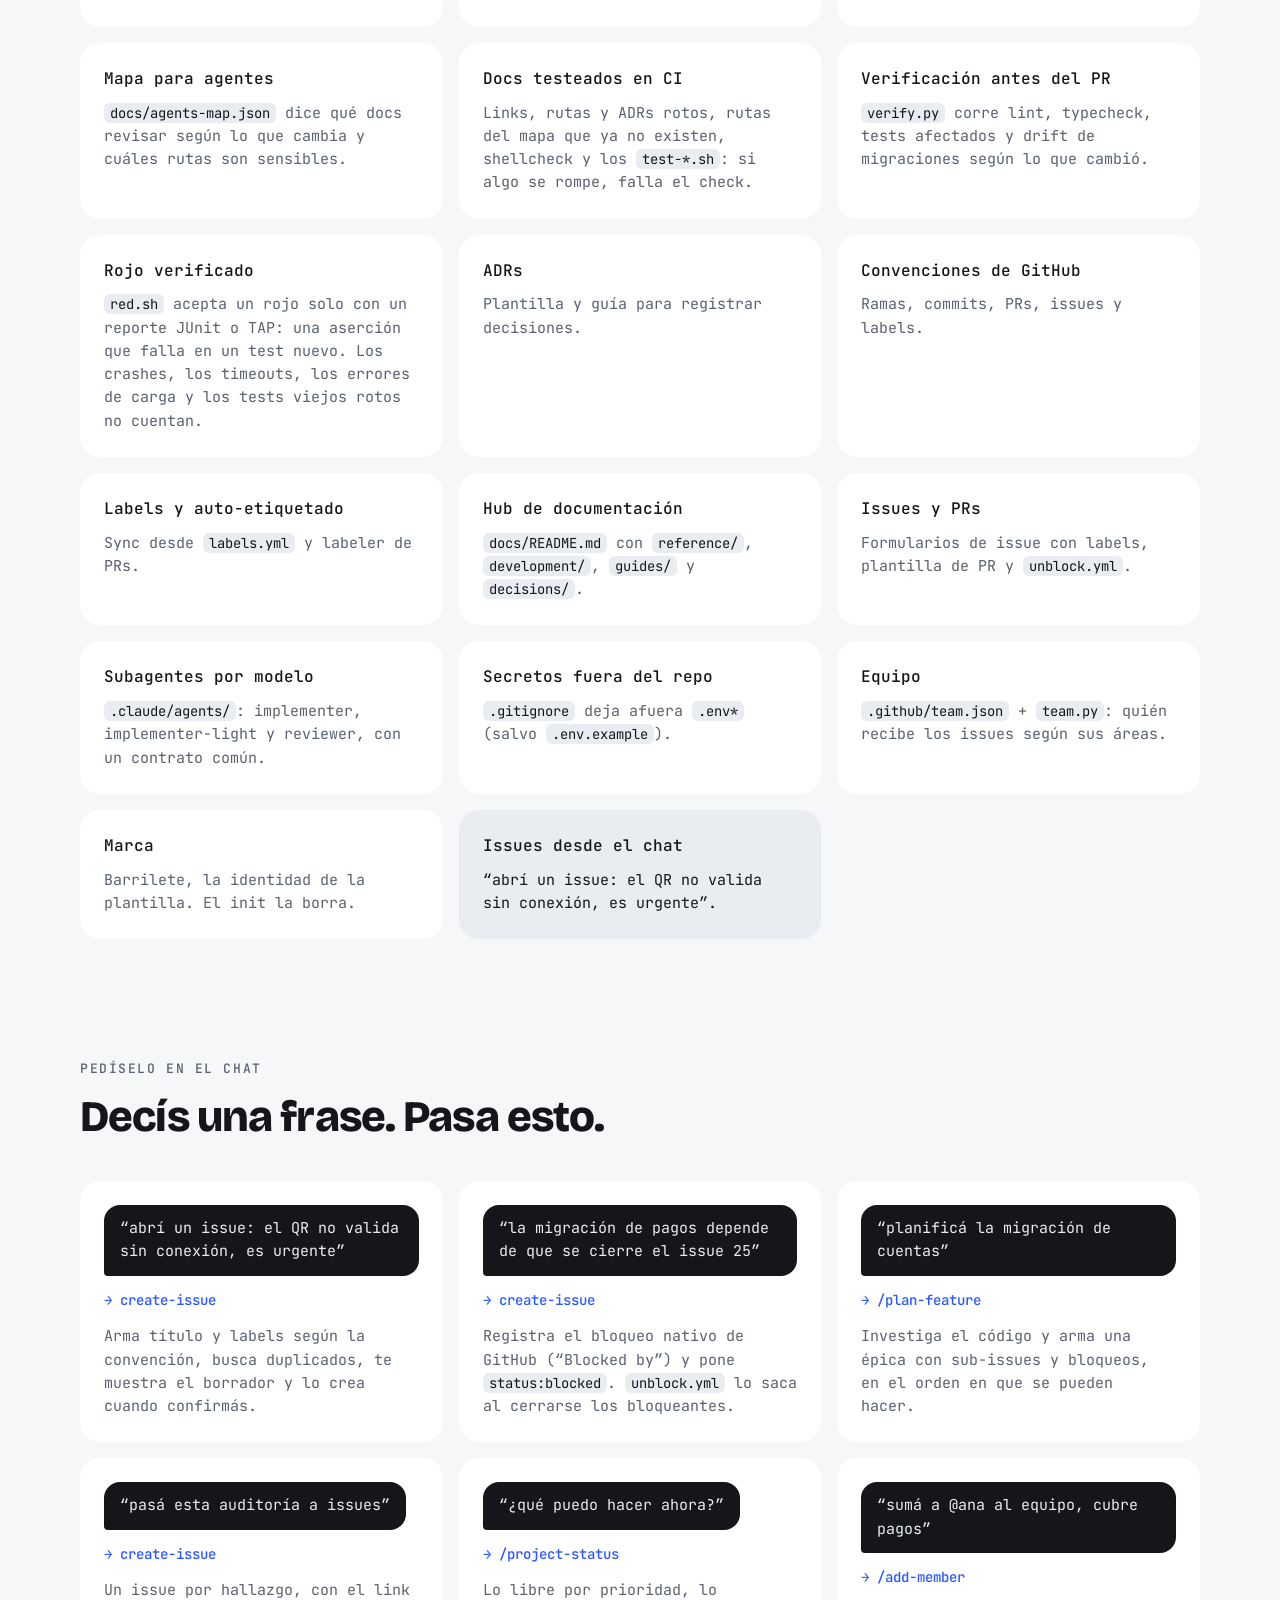
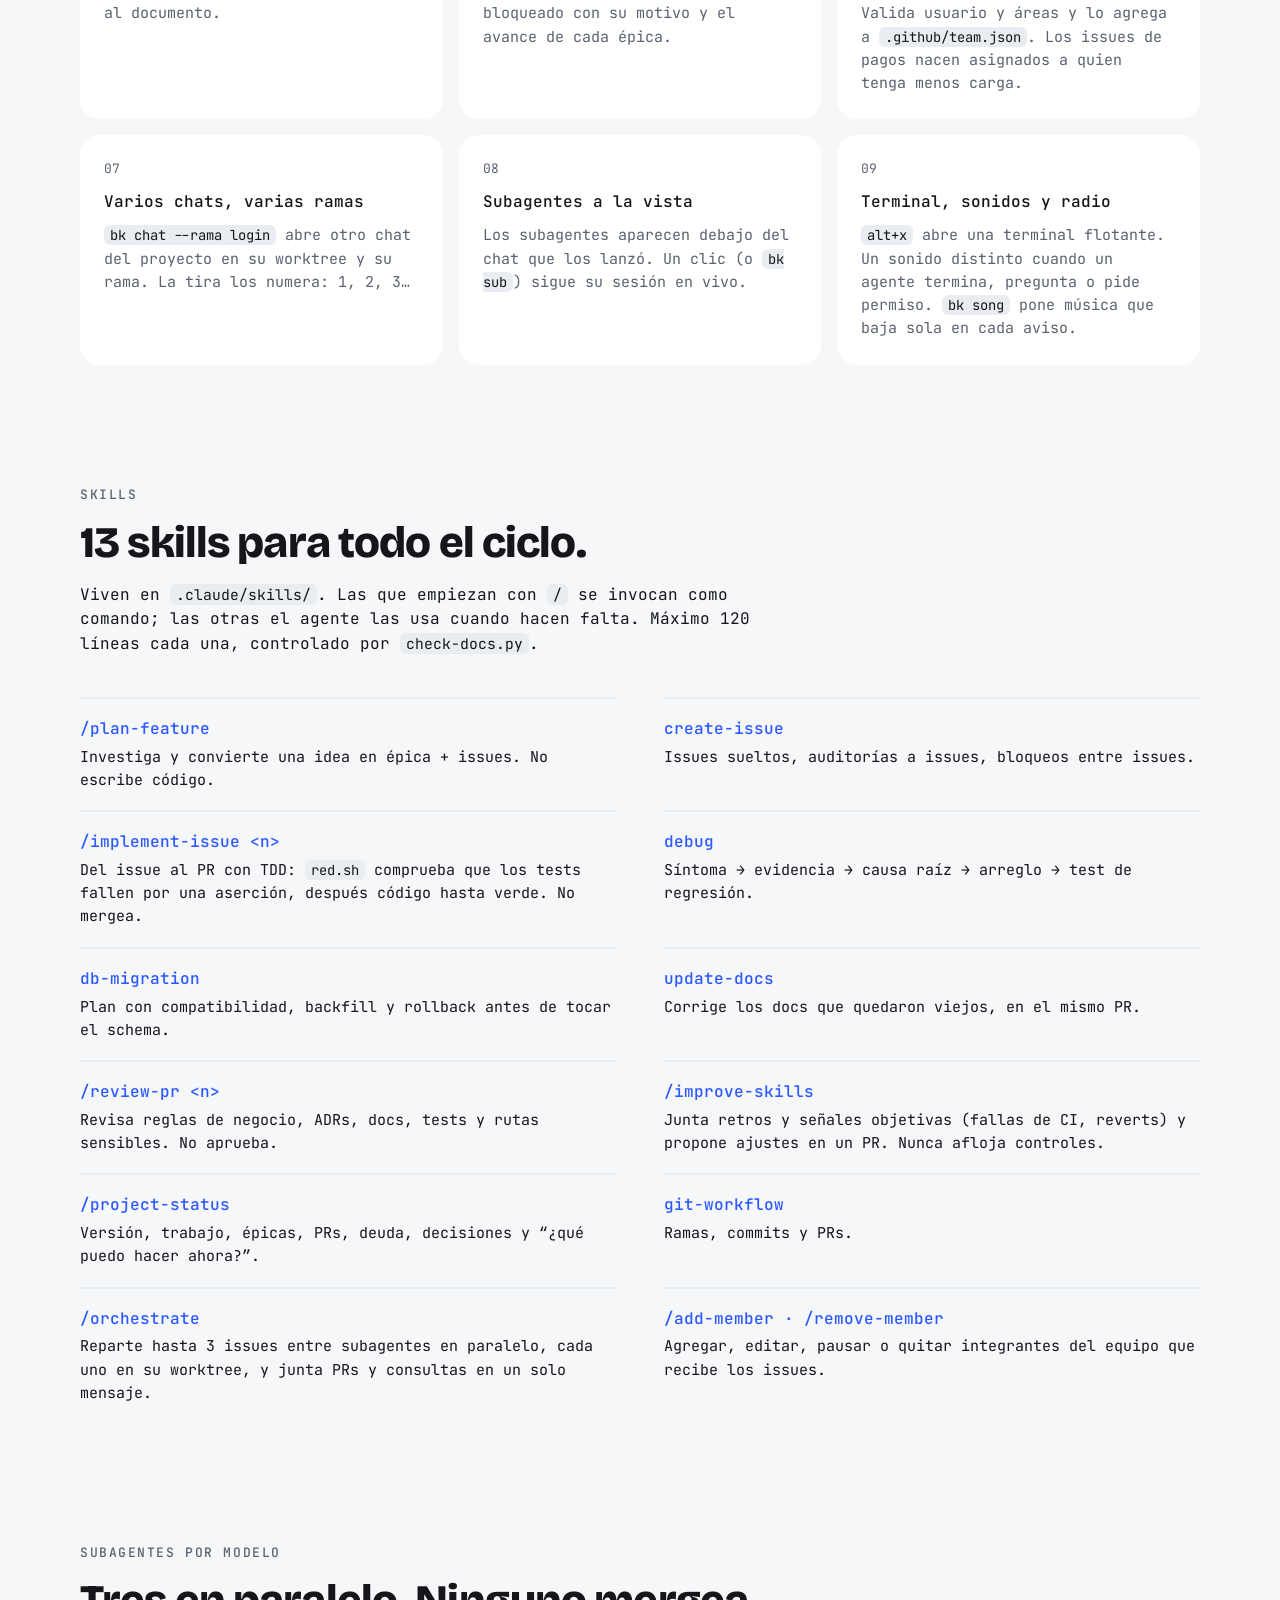
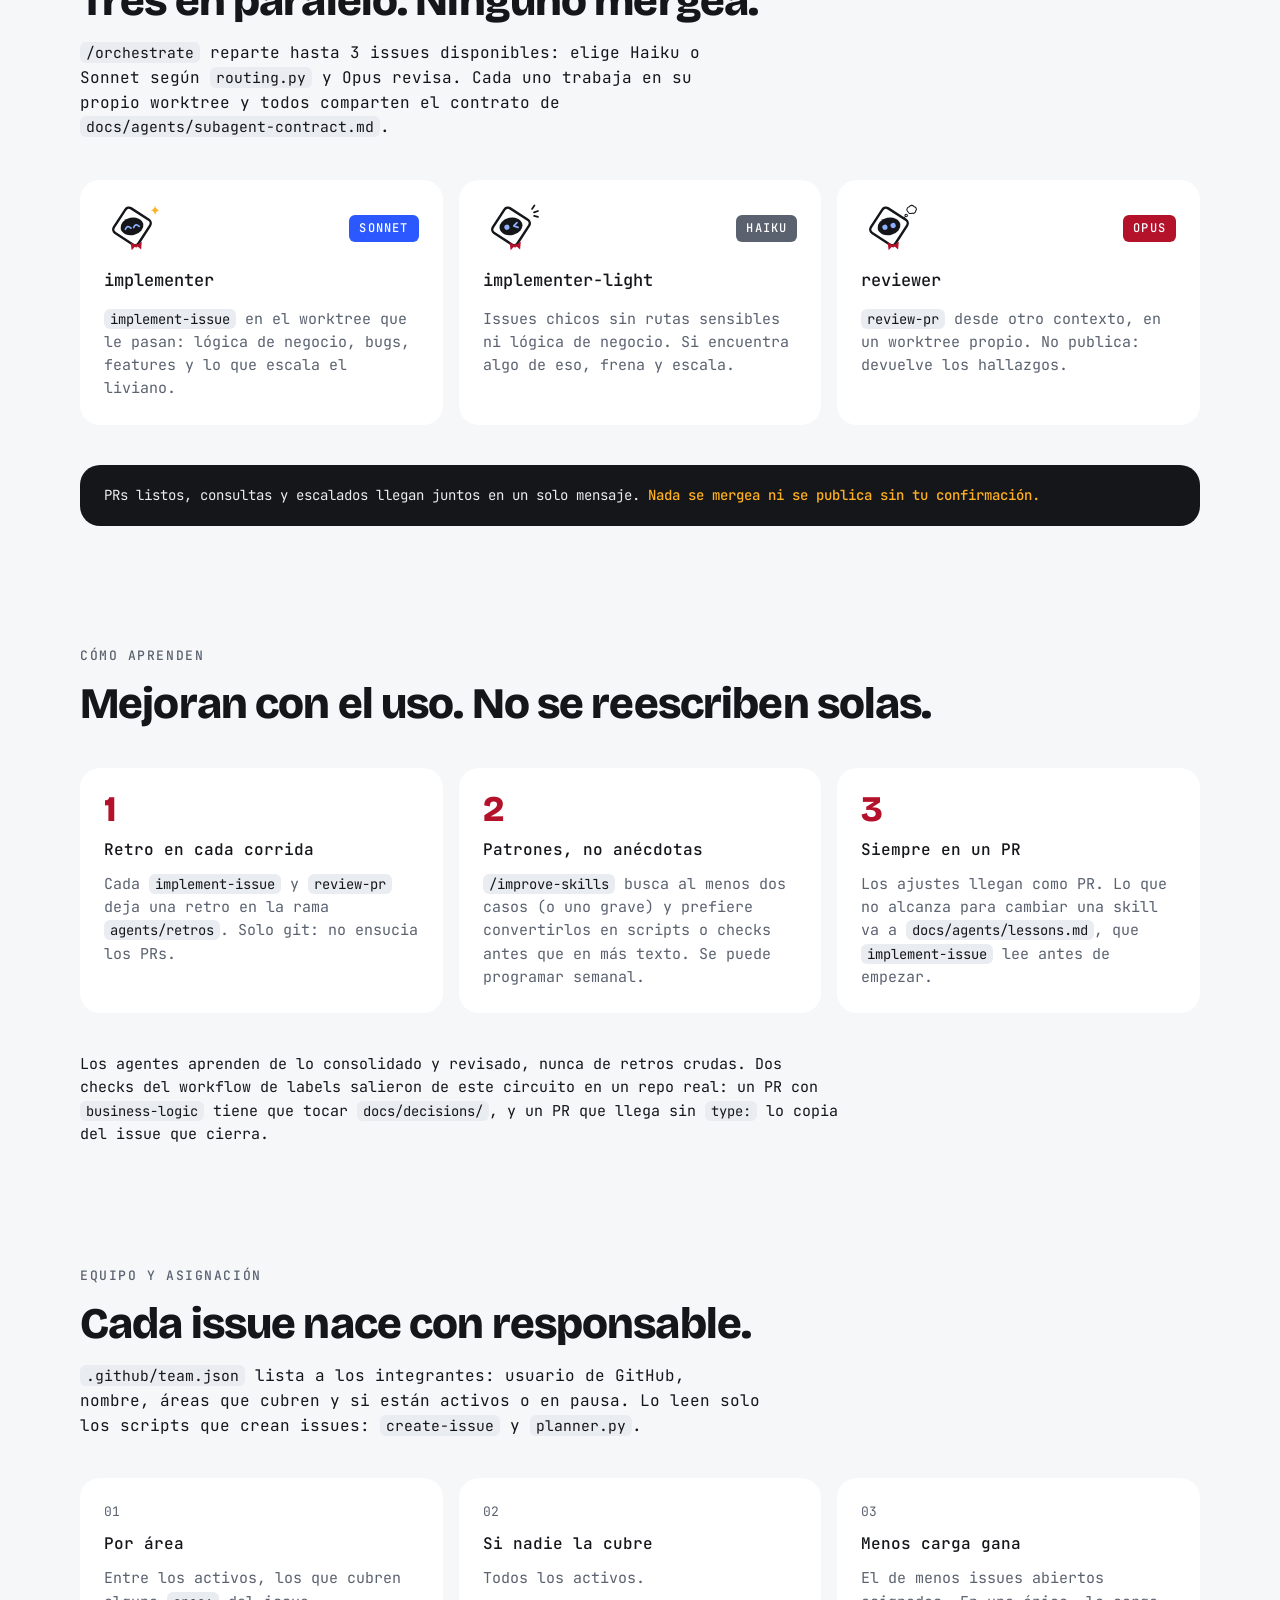
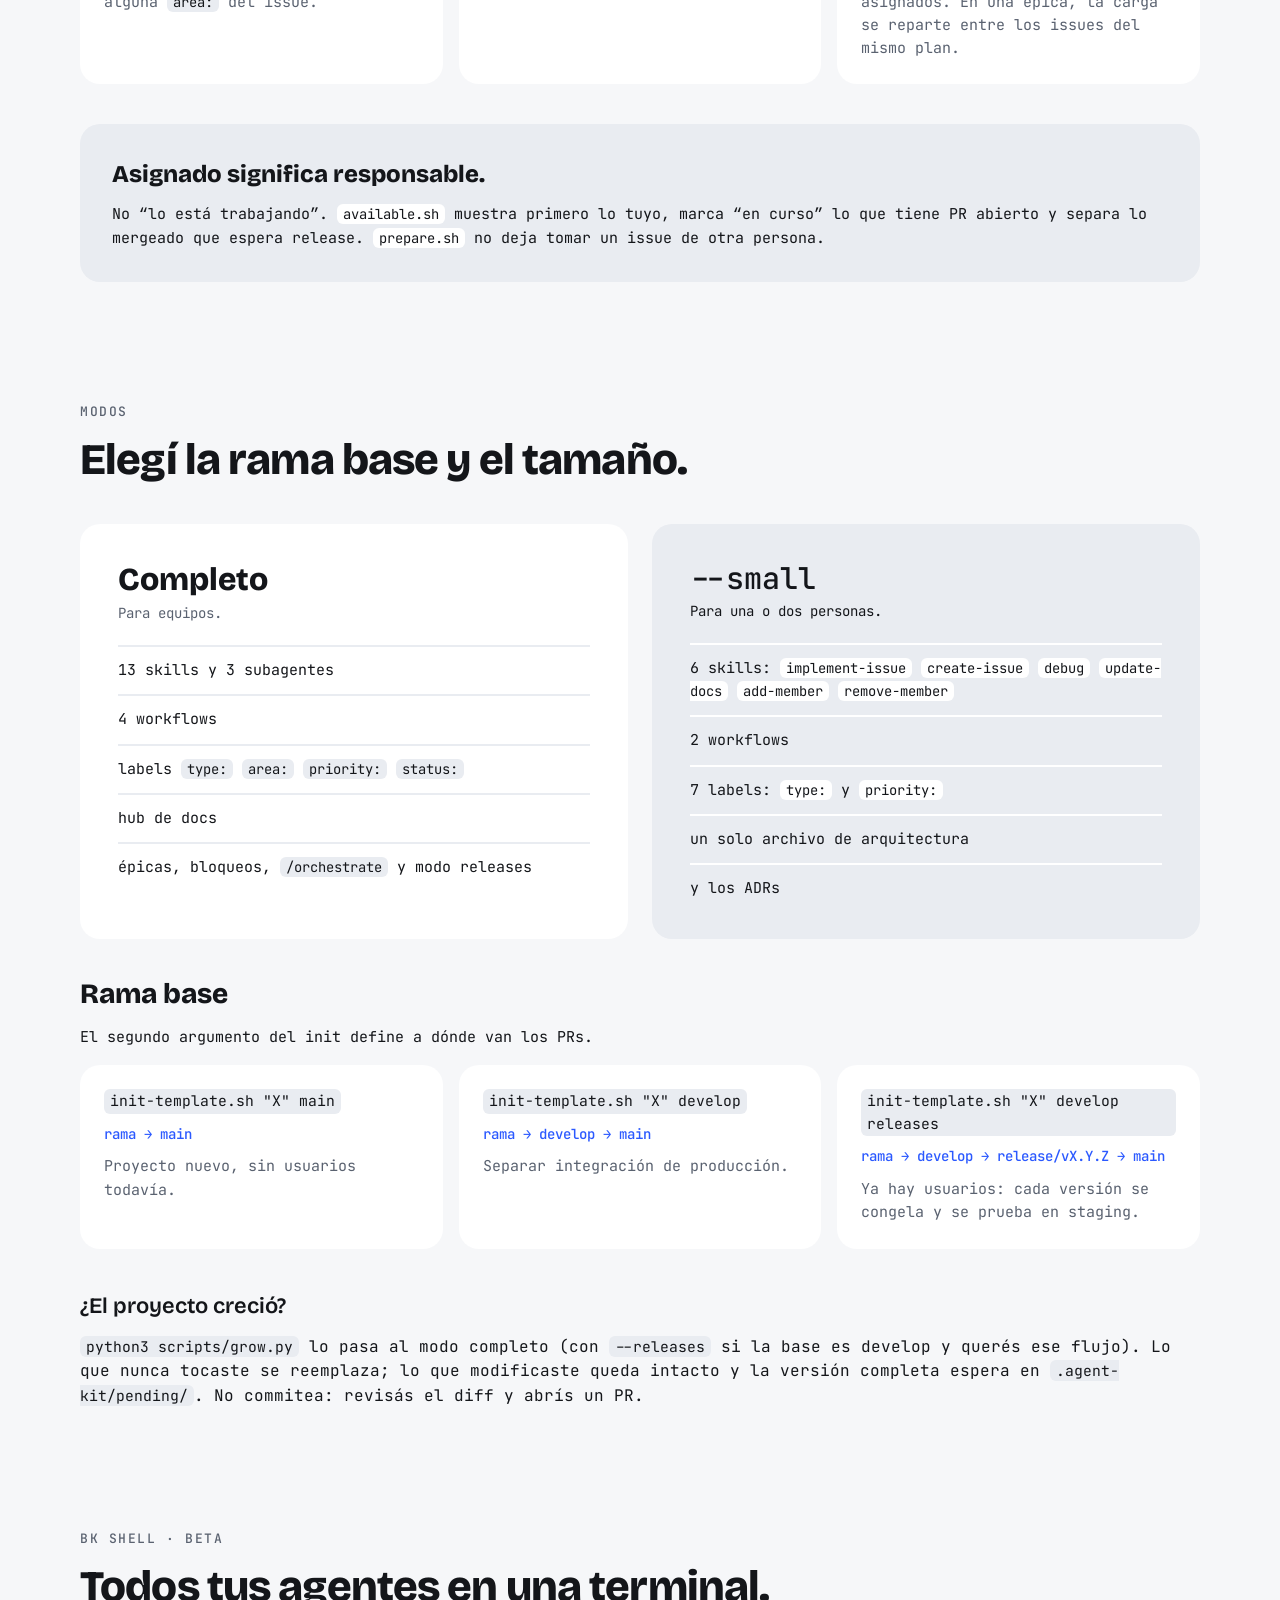
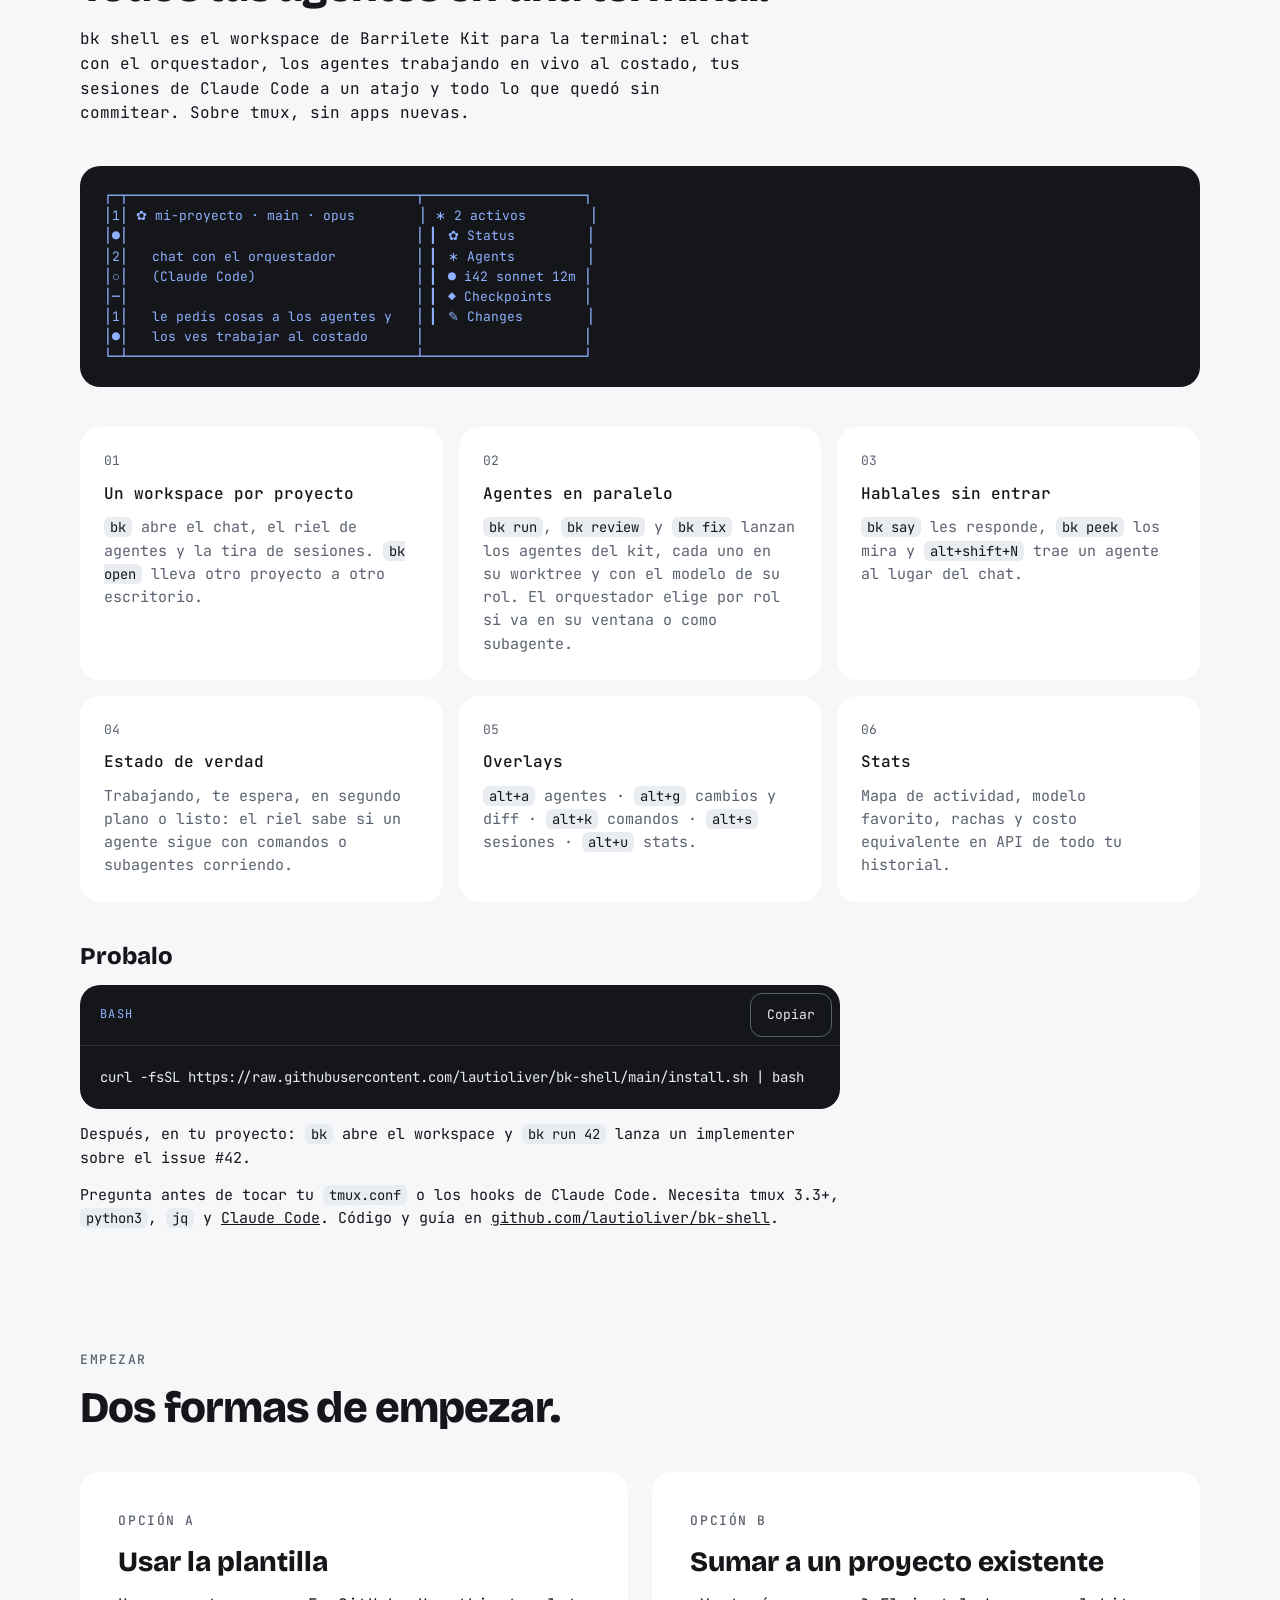
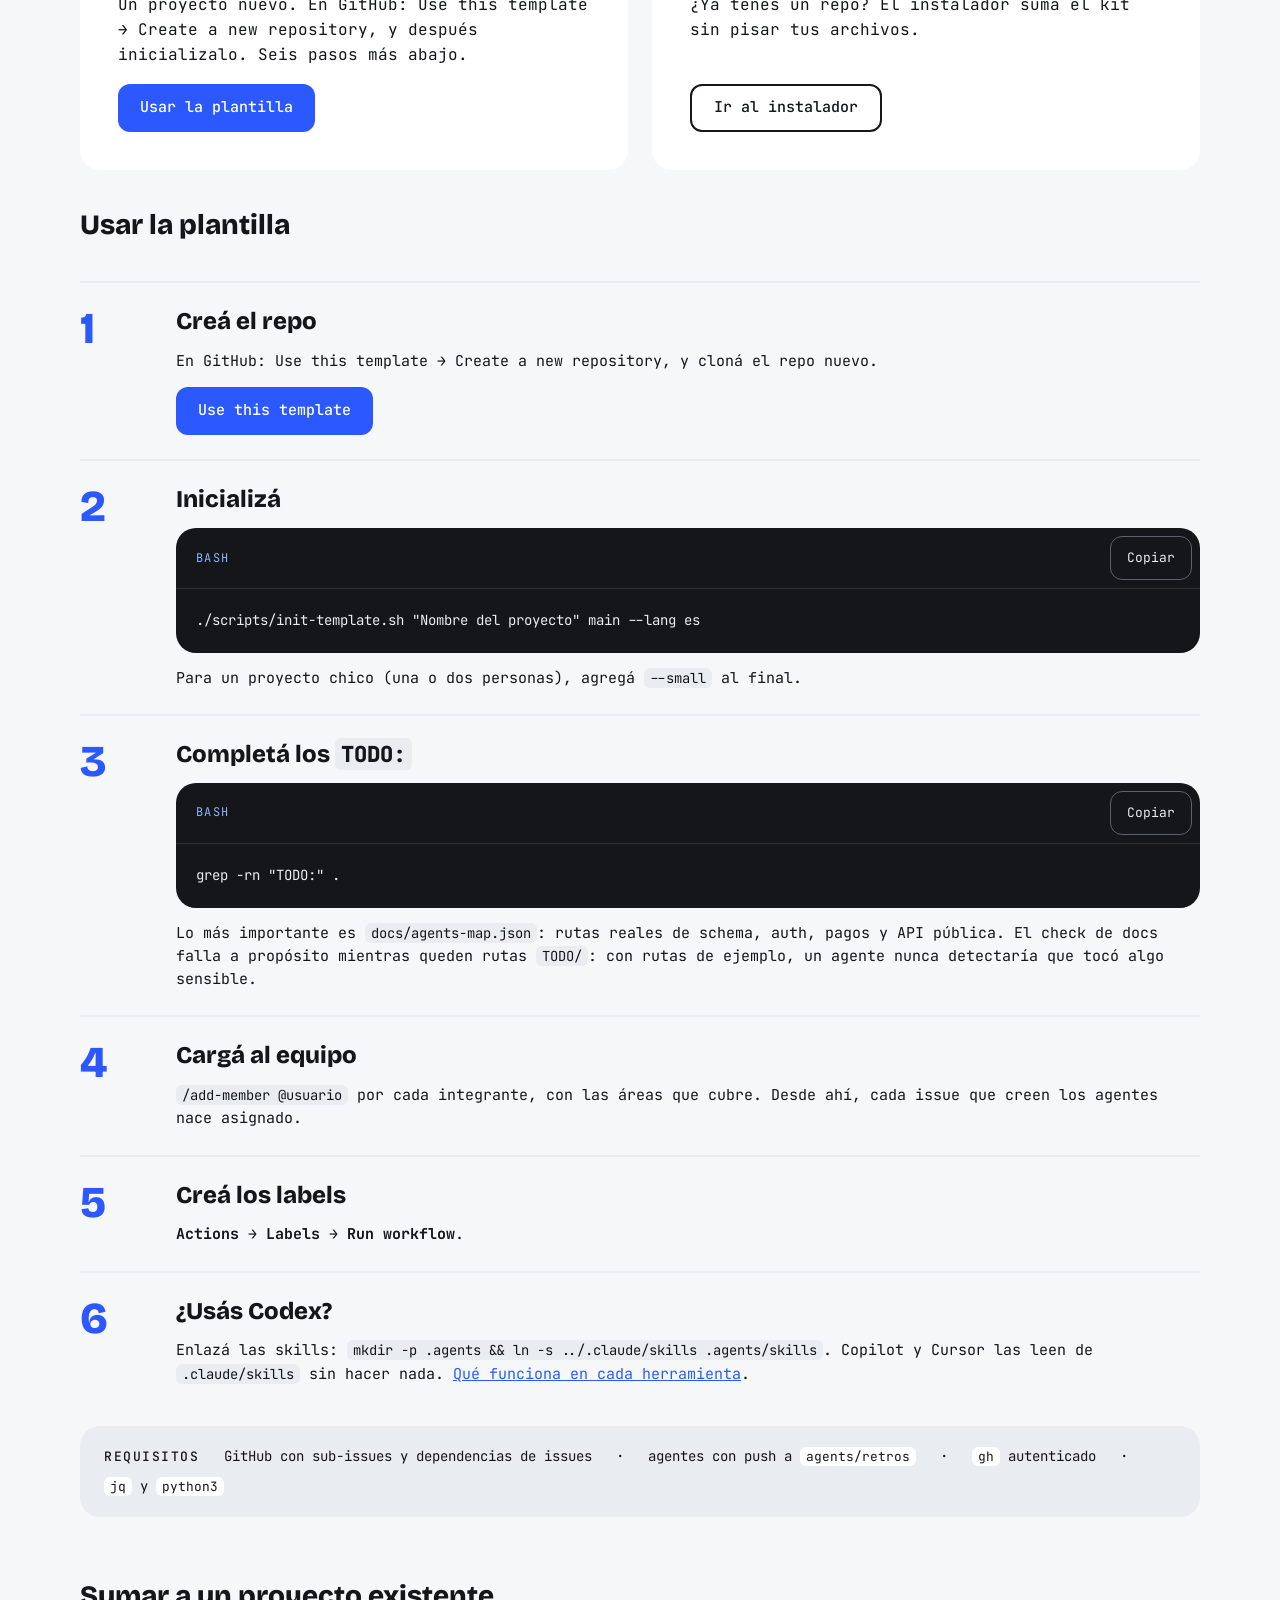
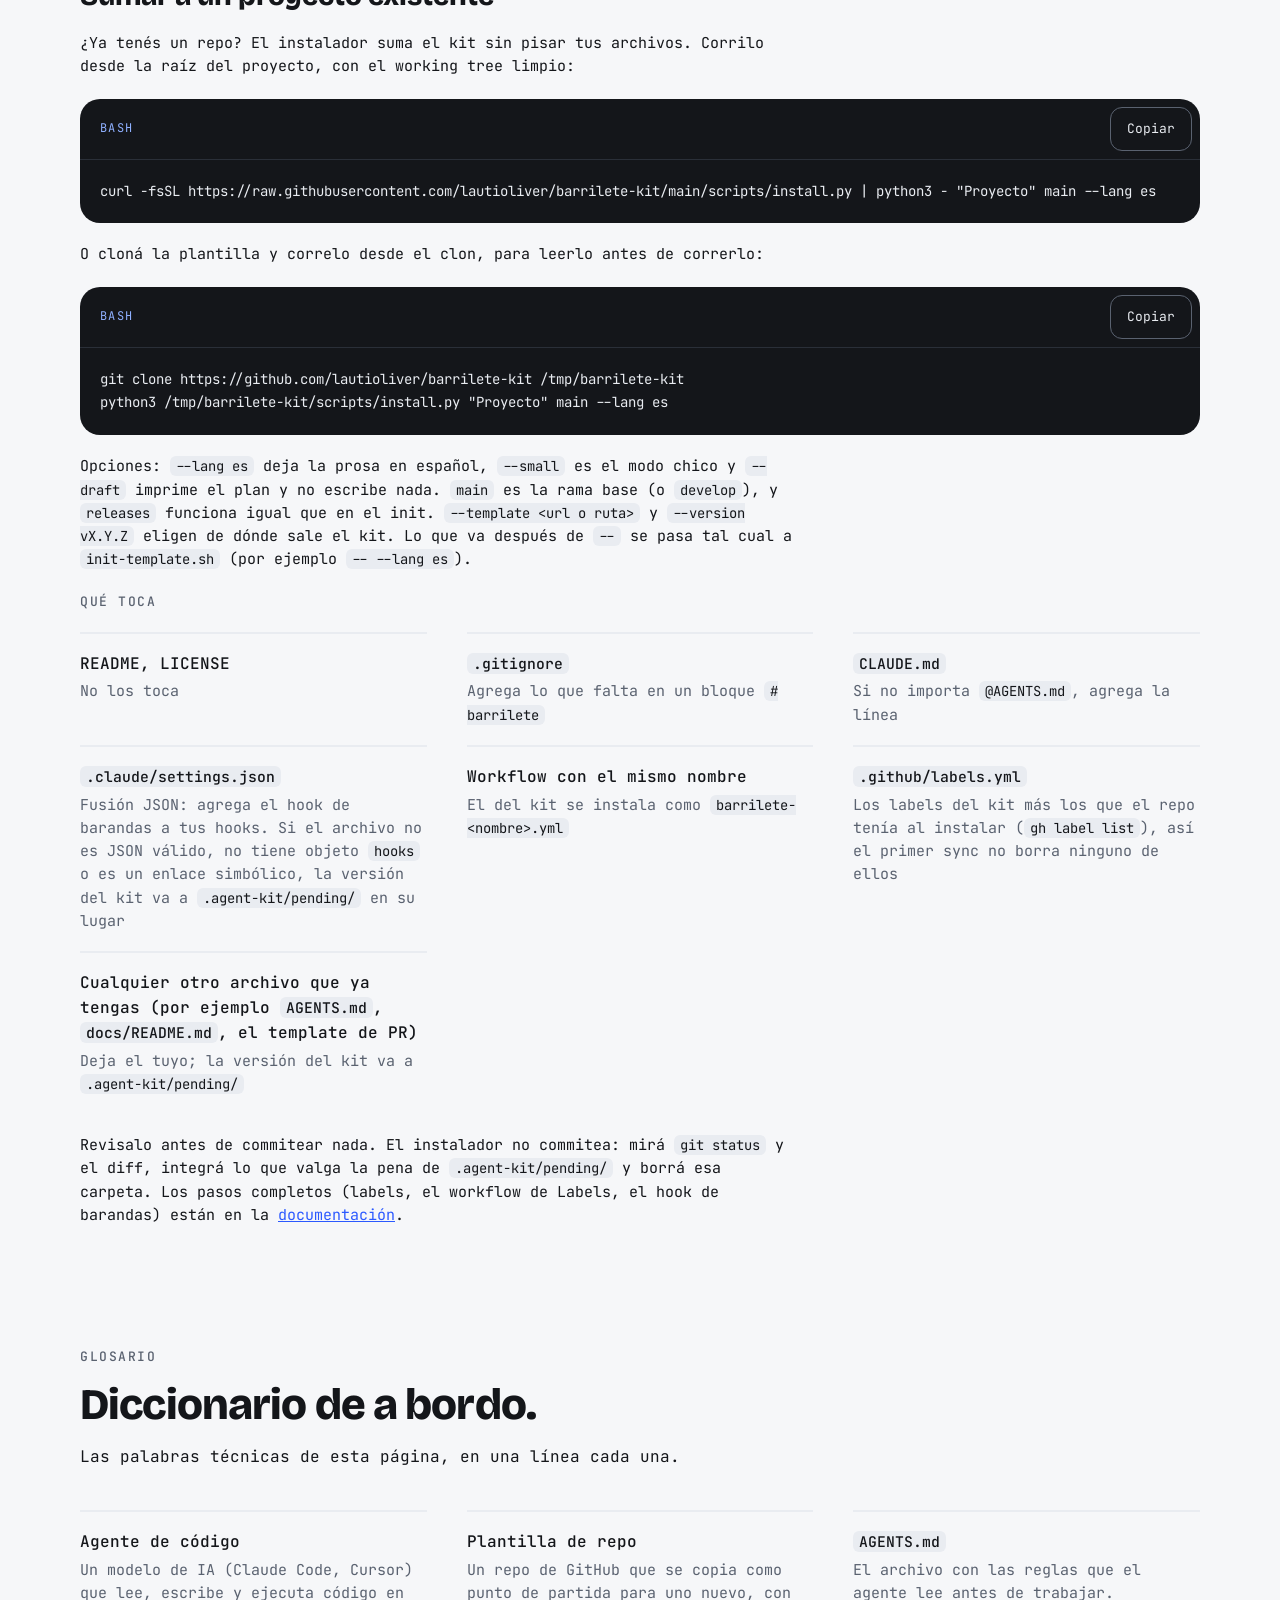
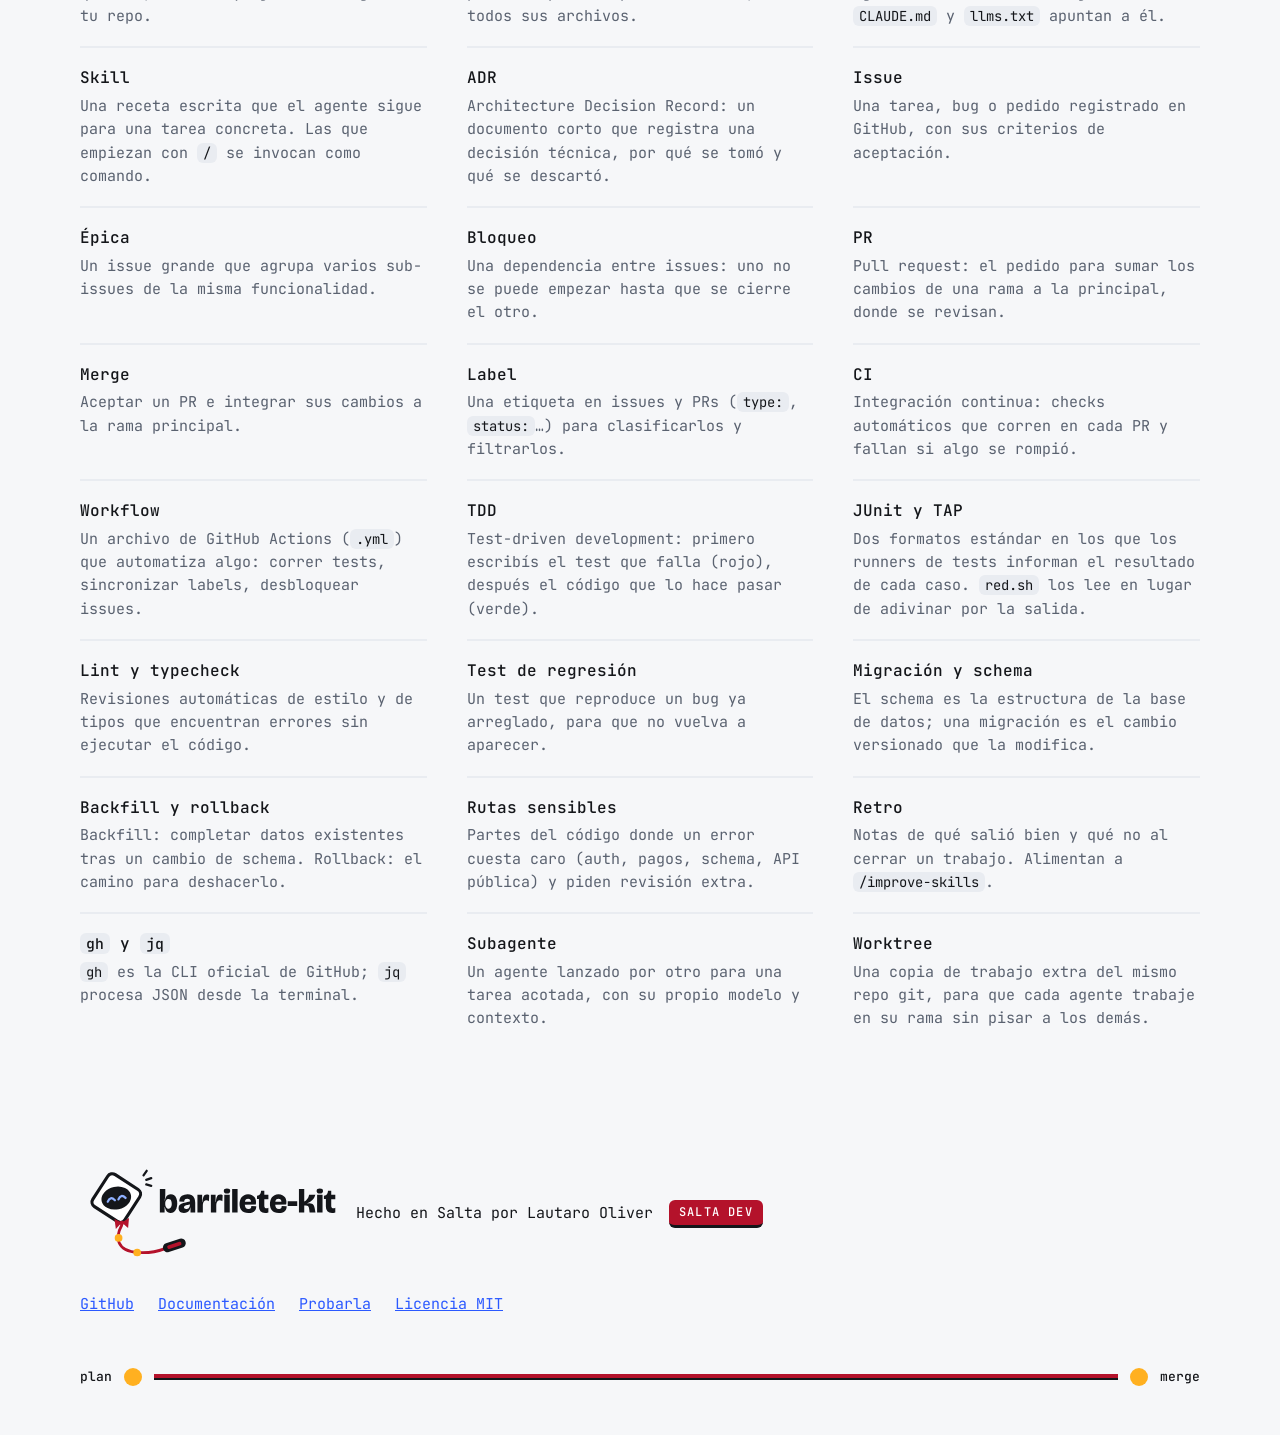
==== commit 1ad7d6c6: "bk shell en la landing: beta, modos por rol, chats por rama, subagentes, terminal, sonidos y radio (" ====
--- a/es/index.html
+++ b/es/index.html
@@ -308,7 +308,7 @@
 <div style="font-size: 13px; letter-spacing: 0.12em; text-transform: uppercase; color: var(--ink-muted); font-weight: 500">Pedíselo en el chat</div>
 <h2 class="reveal" style="margin: 0; font-family: var(--font-display); font-weight: 800; font-size: clamp(32px, 3.4vw, 44px); line-height: 1.05; letter-spacing: -0.02em">Decís una frase. Pasa esto.</h2>
 </div>
-<div class="reveal" style="display: grid; grid-template-columns: repeat(auto-fit, minmax(min(100%, 340px), 1fr)); gap: 16px"><div class="card" style="background: var(--surface-raised); border-radius: 20px; padding: 24px; display: flex; flex-direction: column; gap: 10px; gap: 14px"><div style="align-self: flex-start; background: var(--ink); color: var(--surface-muted); border-radius: 16px 16px 16px 4px; padding: 12px 16px; font-size: 15px">“abrí un issue: el QR no valida sin conexión, es urgente”</div><div style="font-size: 14px; color: var(--accent); font-weight: 500">→ create-issue</div><p style="margin: 0; font-size: 15px; color: var(--ink-muted)">Arma título y labels según la convención, busca duplicados, te muestra el borrador y lo crea cuando confirmás.</p></div><div class="card" style="background: var(--surface-raised); border-radius: 20px; padding: 24px; display: flex; flex-direction: column; gap: 10px; gap: 14px"><div style="align-self: flex-start; background: var(--ink); color: var(--surface-muted); border-radius: 16px 16px 16px 4px; padding: 12px 16px; font-size: 15px">“la migración de pagos depende de que se cierre el issue 25”</div><div style="font-size: 14px; color: var(--accent); font-weight: 500">→ create-issue</div><p style="margin: 0; font-size: 15px; color: var(--ink-muted)">Registra el bloqueo nativo de GitHub (“Blocked by”) y pone <code>status:blocked</code>. <code>unblock.yml</code> lo saca al cerrarse los bloqueantes.</p></div><div class="card" style="background: var(--surface-raised); border-radius: 20px; padding: 24px; display: flex; flex-direction: column; gap: 10px; gap: 14px"><div style="align-self: flex-start; background: var(--ink); color: var(--surface-muted); border-radius: 16px 16px 16px 4px; padding: 12px 16px; font-size: 15px">“planificá la migración de cuentas”</div><div style="font-size: 14px; color: var(--accent); font-weight: 500">→ /plan-feature</div><p style="margin: 0; font-size: 15px; color: var(--ink-muted)">Investiga el código y arma una épica con sub-issues y bloqueos, en el orden en que se pueden hacer.</p></div><div class="card" style="background: var(--surface-raised); border-radius: 20px; padding: 24px; display: flex; flex-direction: column; gap: 10px; gap: 14px"><div style="align-self: flex-start; background: var(--ink); color: var(--surface-muted); border-radius: 16px 16px 16px 4px; padding: 12px 16px; font-size: 15px">“pasá esta auditoría a issues”</div><div style="font-size: 14px; color: var(--accent); font-weight: 500">→ create-issue</div><p style="margin: 0; font-size: 15px; color: var(--ink-muted)">Un issue por hallazgo, con el link al documento.</p></div><div class="card" style="background: var(--surface-raised); border-radius: 20px; padding: 24px; display: flex; flex-direction: column; gap: 10px; gap: 14px"><div style="align-self: flex-start; background: var(--ink); color: var(--surface-muted); border-radius: 16px 16px 16px 4px; padding: 12px 16px; font-size: 15px">“¿qué puedo hacer ahora?”</div><div style="font-size: 14px; color: var(--accent); font-weight: 500">→ /project-status</div><p style="margin: 0; font-size: 15px; color: var(--ink-muted)">Lo libre por prioridad, lo bloqueado con su motivo y el avance de cada épica.</p></div><div class="card" style="background: var(--surface-raised); border-radius: 20px; padding: 24px; display: flex; flex-direction: column; gap: 10px; gap: 14px"><div style="align-self: flex-start; background: var(--ink); color: var(--surface-muted); border-radius: 16px 16px 16px 4px; padding: 12px 16px; font-size: 15px">“sumá a @ana al equipo, cubre pagos”</div><div style="font-size: 14px; color: var(--accent); font-weight: 500">→ /add-member</div><p style="margin: 0; font-size: 15px; color: var(--ink-muted)">Valida usuario y áreas y lo agrega a <code>.github/team.json</code>. Los issues de pagos nacen asignados a quien tenga menos carga.</p></div></div>
+<div class="reveal" style="display: grid; grid-template-columns: repeat(auto-fit, minmax(min(100%, 340px), 1fr)); gap: 16px"><div class="card" style="background: var(--surface-raised); border-radius: 20px; padding: 24px; display: flex; flex-direction: column; gap: 10px; gap: 14px"><div style="align-self: flex-start; background: var(--ink); color: var(--surface-muted); border-radius: 16px 16px 16px 4px; padding: 12px 16px; font-size: 15px">“abrí un issue: el QR no valida sin conexión, es urgente”</div><div style="font-size: 14px; color: var(--accent); font-weight: 500">→ create-issue</div><p style="margin: 0; font-size: 15px; color: var(--ink-muted)">Arma título y labels según la convención, busca duplicados, te muestra el borrador y lo crea cuando confirmás.</p></div><div class="card" style="background: var(--surface-raised); border-radius: 20px; padding: 24px; display: flex; flex-direction: column; gap: 10px; gap: 14px"><div style="align-self: flex-start; background: var(--ink); color: var(--surface-muted); border-radius: 16px 16px 16px 4px; padding: 12px 16px; font-size: 15px">“la migración de pagos depende de que se cierre el issue 25”</div><div style="font-size: 14px; color: var(--accent); font-weight: 500">→ create-issue</div><p style="margin: 0; font-size: 15px; color: var(--ink-muted)">Registra el bloqueo nativo de GitHub (“Blocked by”) y pone <code>status:blocked</code>. <code>unblock.yml</code> lo saca al cerrarse los bloqueantes.</p></div><div class="card" style="background: var(--surface-raised); border-radius: 20px; padding: 24px; display: flex; flex-direction: column; gap: 10px; gap: 14px"><div style="align-self: flex-start; background: var(--ink); color: var(--surface-muted); border-radius: 16px 16px 16px 4px; padding: 12px 16px; font-size: 15px">“planificá la migración de cuentas”</div><div style="font-size: 14px; color: var(--accent); font-weight: 500">→ /plan-feature</div><p style="margin: 0; font-size: 15px; color: var(--ink-muted)">Investiga el código y arma una épica con sub-issues y bloqueos, en el orden en que se pueden hacer.</p></div><div class="card" style="background: var(--surface-raised); border-radius: 20px; padding: 24px; display: flex; flex-direction: column; gap: 10px; gap: 14px"><div style="align-self: flex-start; background: var(--ink); color: var(--surface-muted); border-radius: 16px 16px 16px 4px; padding: 12px 16px; font-size: 15px">“pasá esta auditoría a issues”</div><div style="font-size: 14px; color: var(--accent); font-weight: 500">→ create-issue</div><p style="margin: 0; font-size: 15px; color: var(--ink-muted)">Un issue por hallazgo, con el link al documento.</p></div><div class="card" style="background: var(--surface-raised); border-radius: 20px; padding: 24px; display: flex; flex-direction: column; gap: 10px; gap: 14px"><div style="align-self: flex-start; background: var(--ink); color: var(--surface-muted); border-radius: 16px 16px 16px 4px; padding: 12px 16px; font-size: 15px">“¿qué puedo hacer ahora?”</div><div style="font-size: 14px; color: var(--accent); font-weight: 500">→ /project-status</div><p style="margin: 0; font-size: 15px; color: var(--ink-muted)">Lo libre por prioridad, lo bloqueado con su motivo y el avance de cada épica.</p></div><div class="card" style="background: var(--surface-raised); border-radius: 20px; padding: 24px; display: flex; flex-direction: column; gap: 10px; gap: 14px"><div style="align-self: flex-start; background: var(--ink); color: var(--surface-muted); border-radius: 16px 16px 16px 4px; padding: 12px 16px; font-size: 15px">“sumá a @ana al equipo, cubre pagos”</div><div style="font-size: 14px; color: var(--accent); font-weight: 500">→ /add-member</div><p style="margin: 0; font-size: 15px; color: var(--ink-muted)">Valida usuario y áreas y lo agrega a <code>.github/team.json</code>. Los issues de pagos nacen asignados a quien tenga menos carga.</p></div><div class="card" style="background: var(--surface-raised); border-radius: 20px; padding: 24px; display: flex; flex-direction: column; gap: 10px"><div style="font-size: 13px; color: var(--ink-muted)">07</div><div style="font-weight: 500; font-size: 16px">Varios chats, varias ramas</div><p style="margin: 0; font-size: 15px; color: var(--ink-muted)"><code>bk chat --rama login</code> abre otro chat del proyecto en su worktree y su rama. La tira los numera: 1, 2, 3…</p></div><div class="card" style="background: var(--surface-raised); border-radius: 20px; padding: 24px; display: flex; flex-direction: column; gap: 10px"><div style="font-size: 13px; color: var(--ink-muted)">08</div><div style="font-weight: 500; font-size: 16px">Subagentes a la vista</div><p style="margin: 0; font-size: 15px; color: var(--ink-muted)">Los subagentes aparecen debajo del chat que los lanzó. Un clic (o <code>bk sub</code>) sigue su sesión en vivo.</p></div><div class="card" style="background: var(--surface-raised); border-radius: 20px; padding: 24px; display: flex; flex-direction: column; gap: 10px"><div style="font-size: 13px; color: var(--ink-muted)">09</div><div style="font-weight: 500; font-size: 16px">Terminal, sonidos y radio</div><p style="margin: 0; font-size: 15px; color: var(--ink-muted)"><code>alt+x</code> abre una terminal flotante. Un sonido distinto cuando un agente termina, pregunta o pide permiso. <code>bk song</code> pone música que baja sola en cada aviso.</p></div></div>
 </section>
 
 <!-- SKILLS -->
@@ -410,7 +410,7 @@
 <!-- BK SHELL -->
 <section id="bk-shell" style="max-width: 1200px; margin: 0 auto; padding: clamp(72px, 10vw, 120px) clamp(16px, 4vw, 40px) 0; box-sizing: border-box; display: flex; flex-direction: column; gap: 40px">
 <div style="display: flex; flex-direction: column; gap: 16px">
-<div style="font-size: 13px; letter-spacing: 0.12em; text-transform: uppercase; color: var(--ink-muted); font-weight: 500">bk shell · nuevo</div>
+<div style="font-size: 13px; letter-spacing: 0.12em; text-transform: uppercase; color: var(--ink-muted); font-weight: 500">bk shell · beta</div>
 <h2 class="reveal" style="margin: 0; font-family: var(--font-display); font-weight: 800; font-size: clamp(32px, 3.4vw, 44px); line-height: 1.05; letter-spacing: -0.02em">Todos tus agentes en una terminal.</h2>
 <p style="margin: 0; font-size: 16px; max-width: 680px">bk shell es el workspace de Barrilete Kit para la terminal: el chat con el orquestador, los agentes trabajando en vivo al costado, tus sesiones de Claude Code a un atajo y todo lo que quedó sin commitear. Sobre tmux, sin apps nuevas.</p>
 </div>
@@ -423,7 +423,7 @@
 │1│   le pedís cosas a los agentes y   │ ▎ ✎ Changes        │
 │●│   los ves trabajar al costado      │                    │
 └─┴────────────────────────────────────┴────────────────────┘</span></pre></div>
-<div class="reveal" style="display: grid; grid-template-columns: repeat(auto-fit, minmax(min(100%, 280px), 1fr)); gap: 16px"><div class="card" style="background: var(--surface-raised); border-radius: 20px; padding: 24px; display: flex; flex-direction: column; gap: 10px"><div style="font-size: 13px; color: var(--ink-muted)">01</div><div style="font-weight: 500; font-size: 16px">Un workspace por proyecto</div><p style="margin: 0; font-size: 15px; color: var(--ink-muted)"><code>bk</code> abre el chat, el riel de agentes y la tira de sesiones. <code>bk open</code> lleva otro proyecto a otro escritorio.</p></div><div class="card" style="background: var(--surface-raised); border-radius: 20px; padding: 24px; display: flex; flex-direction: column; gap: 10px"><div style="font-size: 13px; color: var(--ink-muted)">02</div><div style="font-weight: 500; font-size: 16px">Agentes en paralelo</div><p style="margin: 0; font-size: 15px; color: var(--ink-muted)"><code>bk run</code>, <code>bk review</code> y <code>bk fix</code> lanzan los agentes del kit, cada uno en su worktree y con el modelo de su rol.</p></div><div class="card" style="background: var(--surface-raised); border-radius: 20px; padding: 24px; display: flex; flex-direction: column; gap: 10px"><div style="font-size: 13px; color: var(--ink-muted)">03</div><div style="font-weight: 500; font-size: 16px">Hablales sin entrar</div><p style="margin: 0; font-size: 15px; color: var(--ink-muted)"><code>bk say</code> les responde, <code>bk peek</code> los mira y <code>alt+shift+N</code> trae un agente al lugar del chat.</p></div><div class="card" style="background: var(--surface-raised); border-radius: 20px; padding: 24px; display: flex; flex-direction: column; gap: 10px"><div style="font-size: 13px; color: var(--ink-muted)">04</div><div style="font-weight: 500; font-size: 16px">Estado de verdad</div><p style="margin: 0; font-size: 15px; color: var(--ink-muted)">Trabajando, te espera, en segundo plano o listo: el riel sabe si un agente sigue con comandos o subagentes corriendo.</p></div><div class="card" style="background: var(--surface-raised); border-radius: 20px; padding: 24px; display: flex; flex-direction: column; gap: 10px"><div style="font-size: 13px; color: var(--ink-muted)">05</div><div style="font-weight: 500; font-size: 16px">Overlays</div><p style="margin: 0; font-size: 15px; color: var(--ink-muted)"><code>alt+a</code> agentes · <code>alt+g</code> cambios y diff · <code>alt+k</code> comandos · <code>alt+s</code> sesiones · <code>alt+u</code> stats.</p></div><div class="card" style="background: var(--surface-raised); border-radius: 20px; padding: 24px; display: flex; flex-direction: column; gap: 10px"><div style="font-size: 13px; color: var(--ink-muted)">06</div><div style="font-weight: 500; font-size: 16px">Stats</div><p style="margin: 0; font-size: 15px; color: var(--ink-muted)">Mapa de actividad, modelo favorito, rachas y costo equivalente en API de todo tu historial.</p></div></div>
+<div class="reveal" style="display: grid; grid-template-columns: repeat(auto-fit, minmax(min(100%, 280px), 1fr)); gap: 16px"><div class="card" style="background: var(--surface-raised); border-radius: 20px; padding: 24px; display: flex; flex-direction: column; gap: 10px"><div style="font-size: 13px; color: var(--ink-muted)">01</div><div style="font-weight: 500; font-size: 16px">Un workspace por proyecto</div><p style="margin: 0; font-size: 15px; color: var(--ink-muted)"><code>bk</code> abre el chat, el riel de agentes y la tira de sesiones. <code>bk open</code> lleva otro proyecto a otro escritorio.</p></div><div class="card" style="background: var(--surface-raised); border-radius: 20px; padding: 24px; display: flex; flex-direction: column; gap: 10px"><div style="font-size: 13px; color: var(--ink-muted)">02</div><div style="font-weight: 500; font-size: 16px">Agentes en paralelo</div><p style="margin: 0; font-size: 15px; color: var(--ink-muted)"><code>bk run</code>, <code>bk review</code> y <code>bk fix</code> lanzan los agentes del kit, cada uno en su worktree y con el modelo de su rol. El orquestador elige por rol si va en su ventana o como subagente.</p></div><div class="card" style="background: var(--surface-raised); border-radius: 20px; padding: 24px; display: flex; flex-direction: column; gap: 10px"><div style="font-size: 13px; color: var(--ink-muted)">03</div><div style="font-weight: 500; font-size: 16px">Hablales sin entrar</div><p style="margin: 0; font-size: 15px; color: var(--ink-muted)"><code>bk say</code> les responde, <code>bk peek</code> los mira y <code>alt+shift+N</code> trae un agente al lugar del chat.</p></div><div class="card" style="background: var(--surface-raised); border-radius: 20px; padding: 24px; display: flex; flex-direction: column; gap: 10px"><div style="font-size: 13px; color: var(--ink-muted)">04</div><div style="font-weight: 500; font-size: 16px">Estado de verdad</div><p style="margin: 0; font-size: 15px; color: var(--ink-muted)">Trabajando, te espera, en segundo plano o listo: el riel sabe si un agente sigue con comandos o subagentes corriendo.</p></div><div class="card" style="background: var(--surface-raised); border-radius: 20px; padding: 24px; display: flex; flex-direction: column; gap: 10px"><div style="font-size: 13px; color: var(--ink-muted)">05</div><div style="font-weight: 500; font-size: 16px">Overlays</div><p style="margin: 0; font-size: 15px; color: var(--ink-muted)"><code>alt+a</code> agentes · <code>alt+g</code> cambios y diff · <code>alt+k</code> comandos · <code>alt+s</code> sesiones · <code>alt+u</code> stats.</p></div><div class="card" style="background: var(--surface-raised); border-radius: 20px; padding: 24px; display: flex; flex-direction: column; gap: 10px"><div style="font-size: 13px; color: var(--ink-muted)">06</div><div style="font-weight: 500; font-size: 16px">Stats</div><p style="margin: 0; font-size: 15px; color: var(--ink-muted)">Mapa de actividad, modelo favorito, rachas y costo equivalente en API de todo tu historial.</p></div></div>
 <div style="display: flex; flex-direction: column; gap: 14px; max-width: 760px">
 <h3 style="margin: 0; font-family: var(--font-display); font-weight: 800; font-size: 24px; line-height: 1.2">Probalo</h3>
 <div style="background: var(--ink); border-radius: 20px; overflow: hidden">
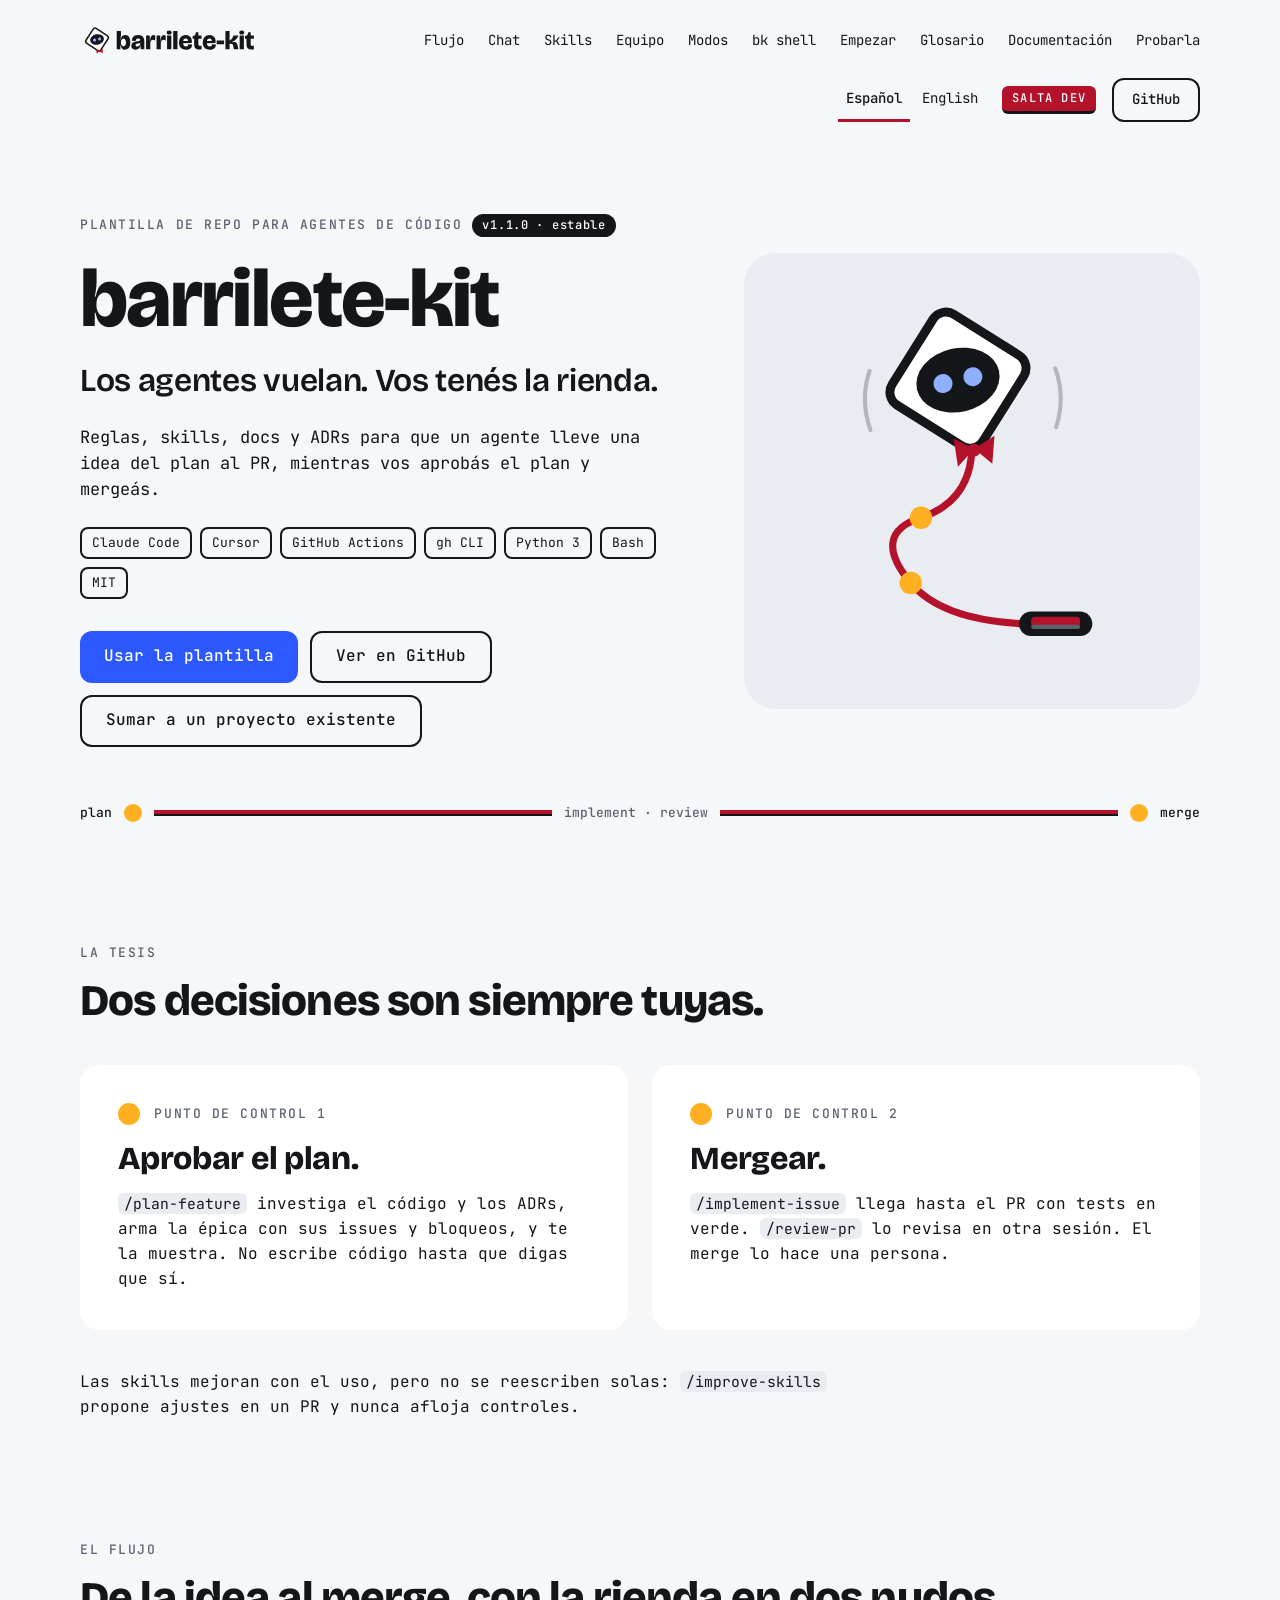
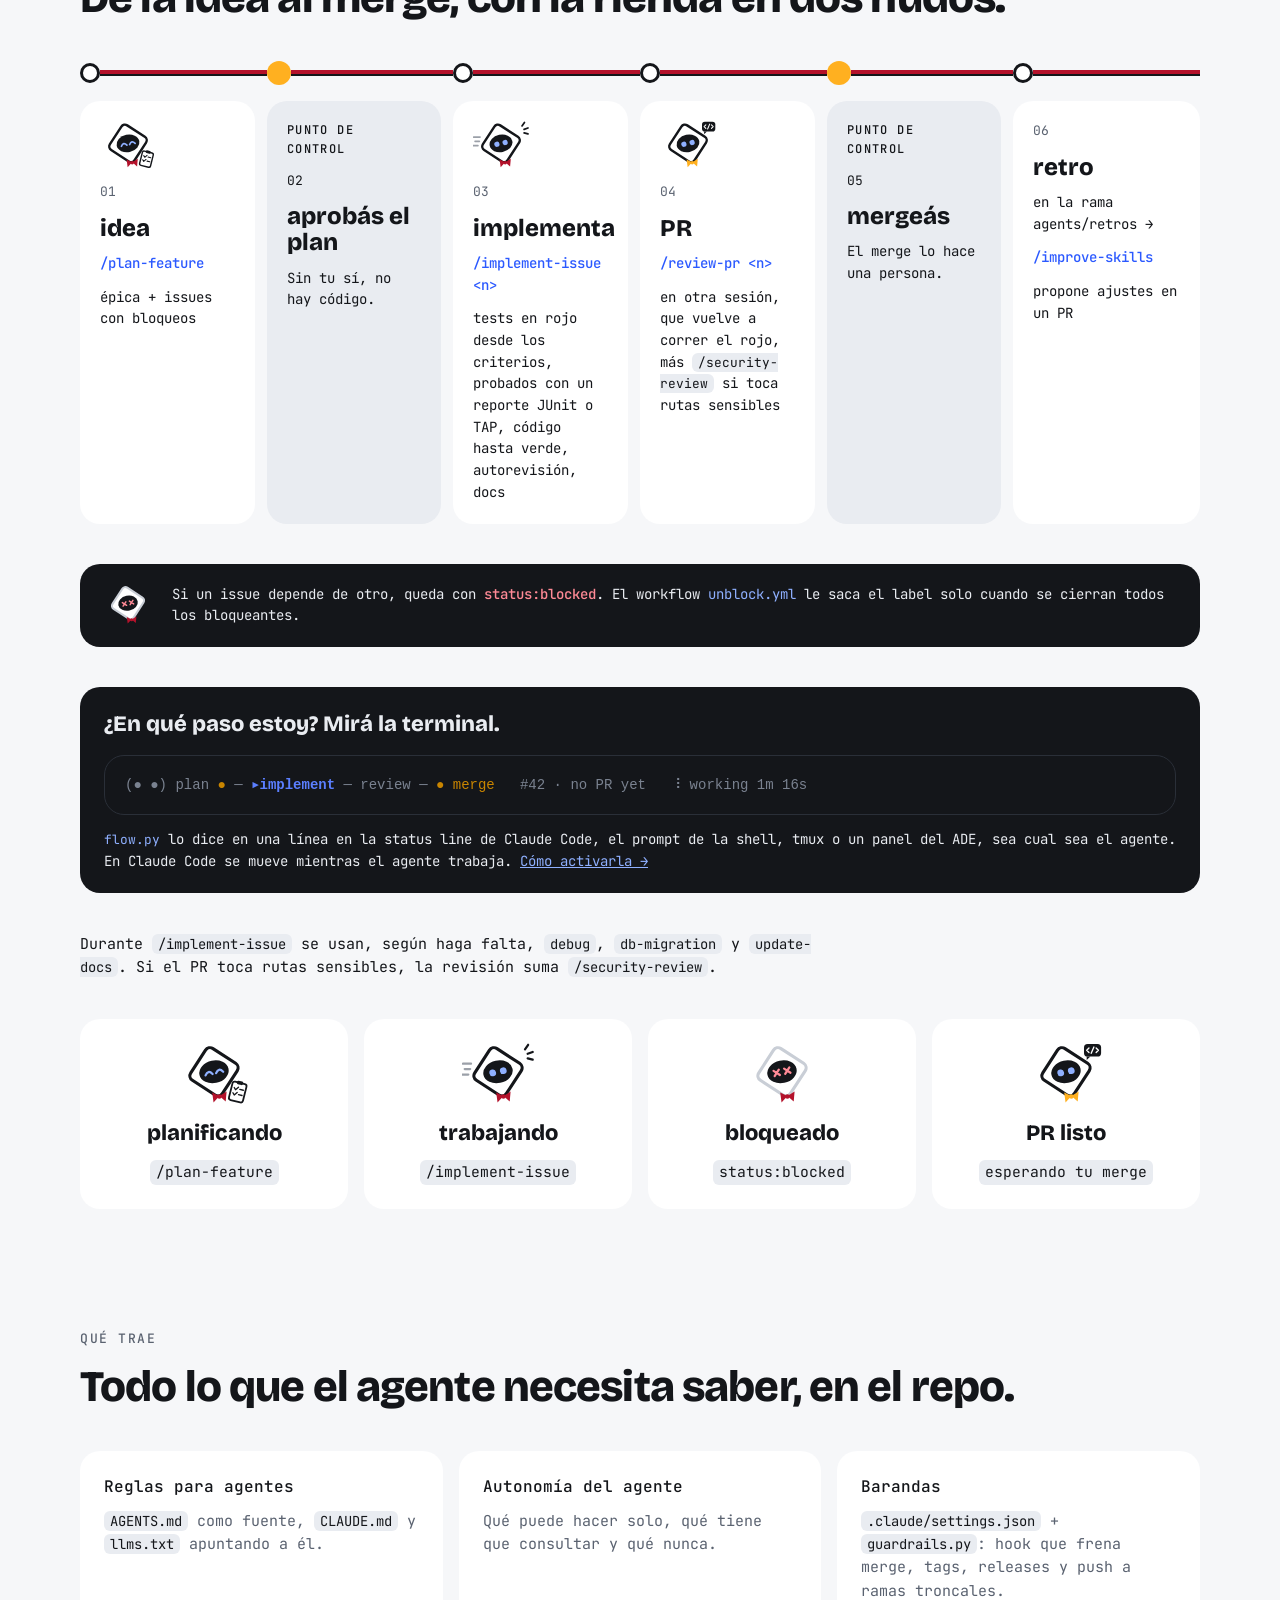
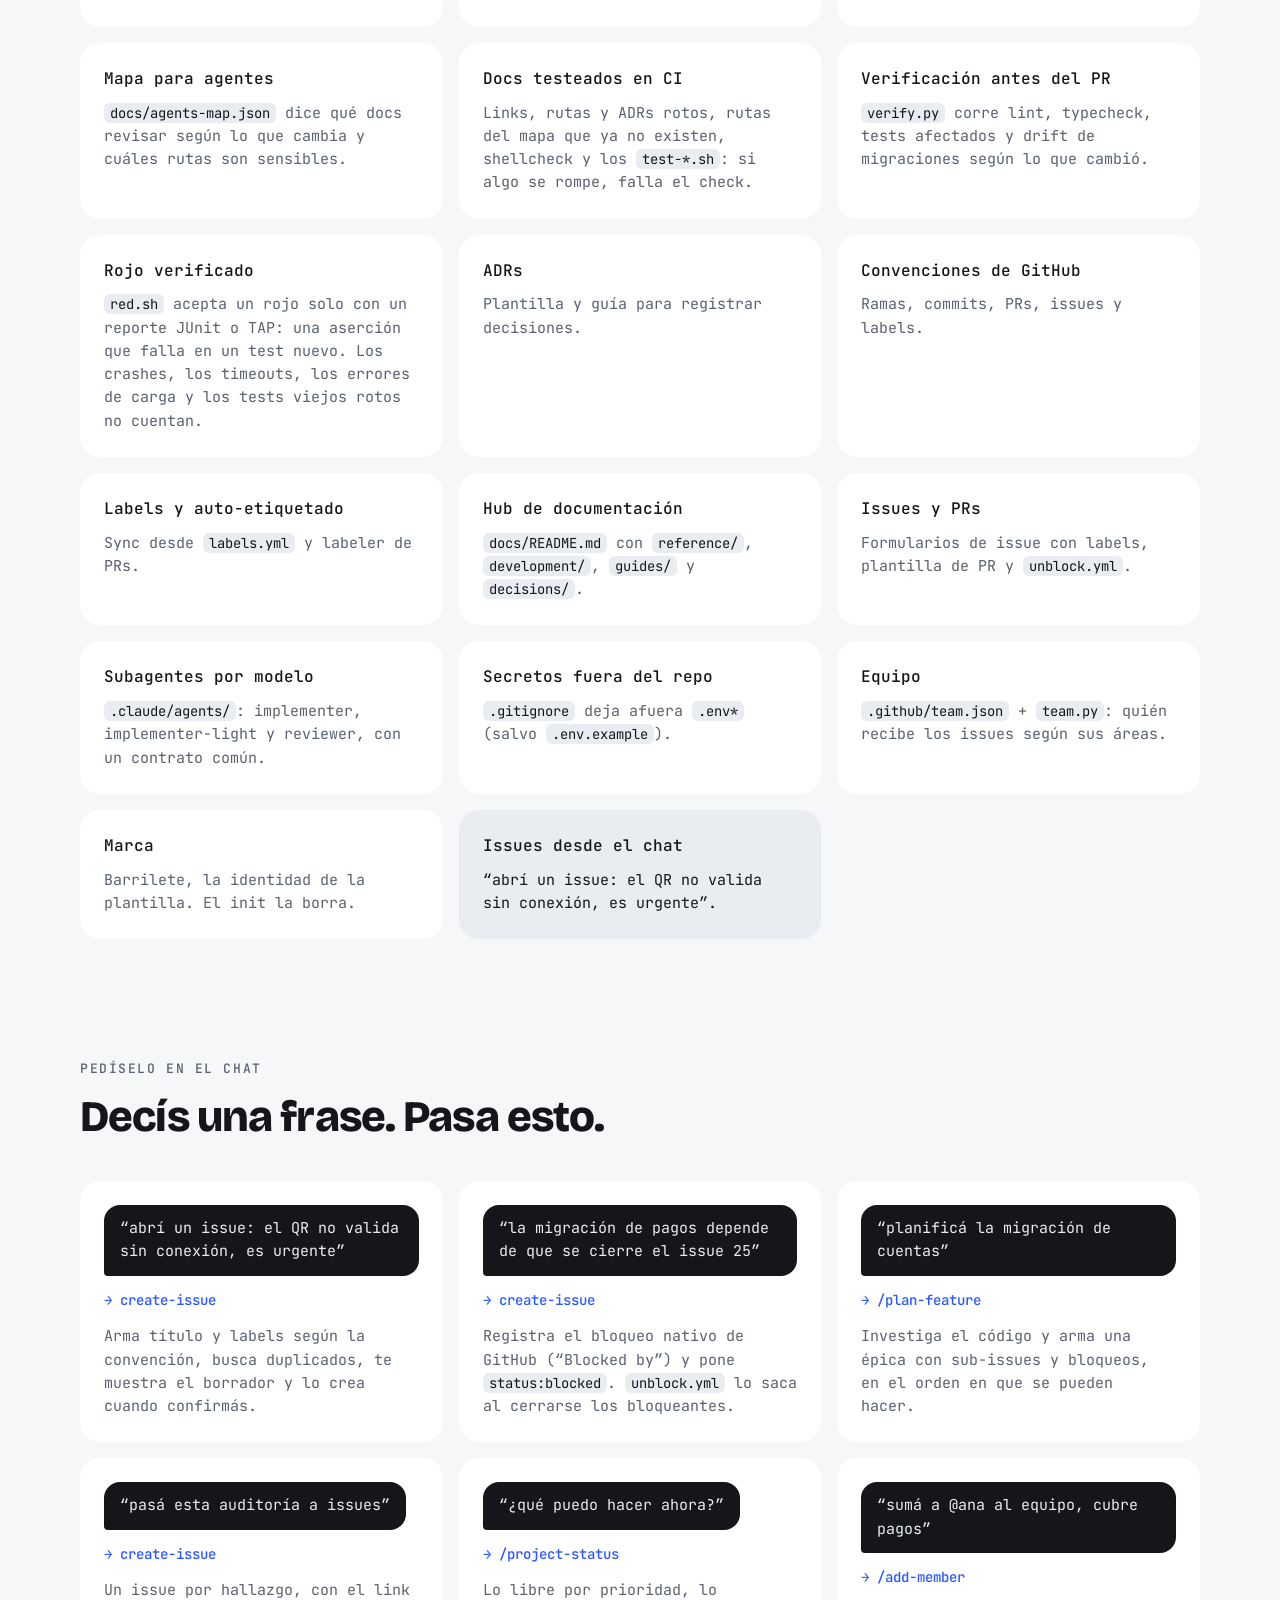
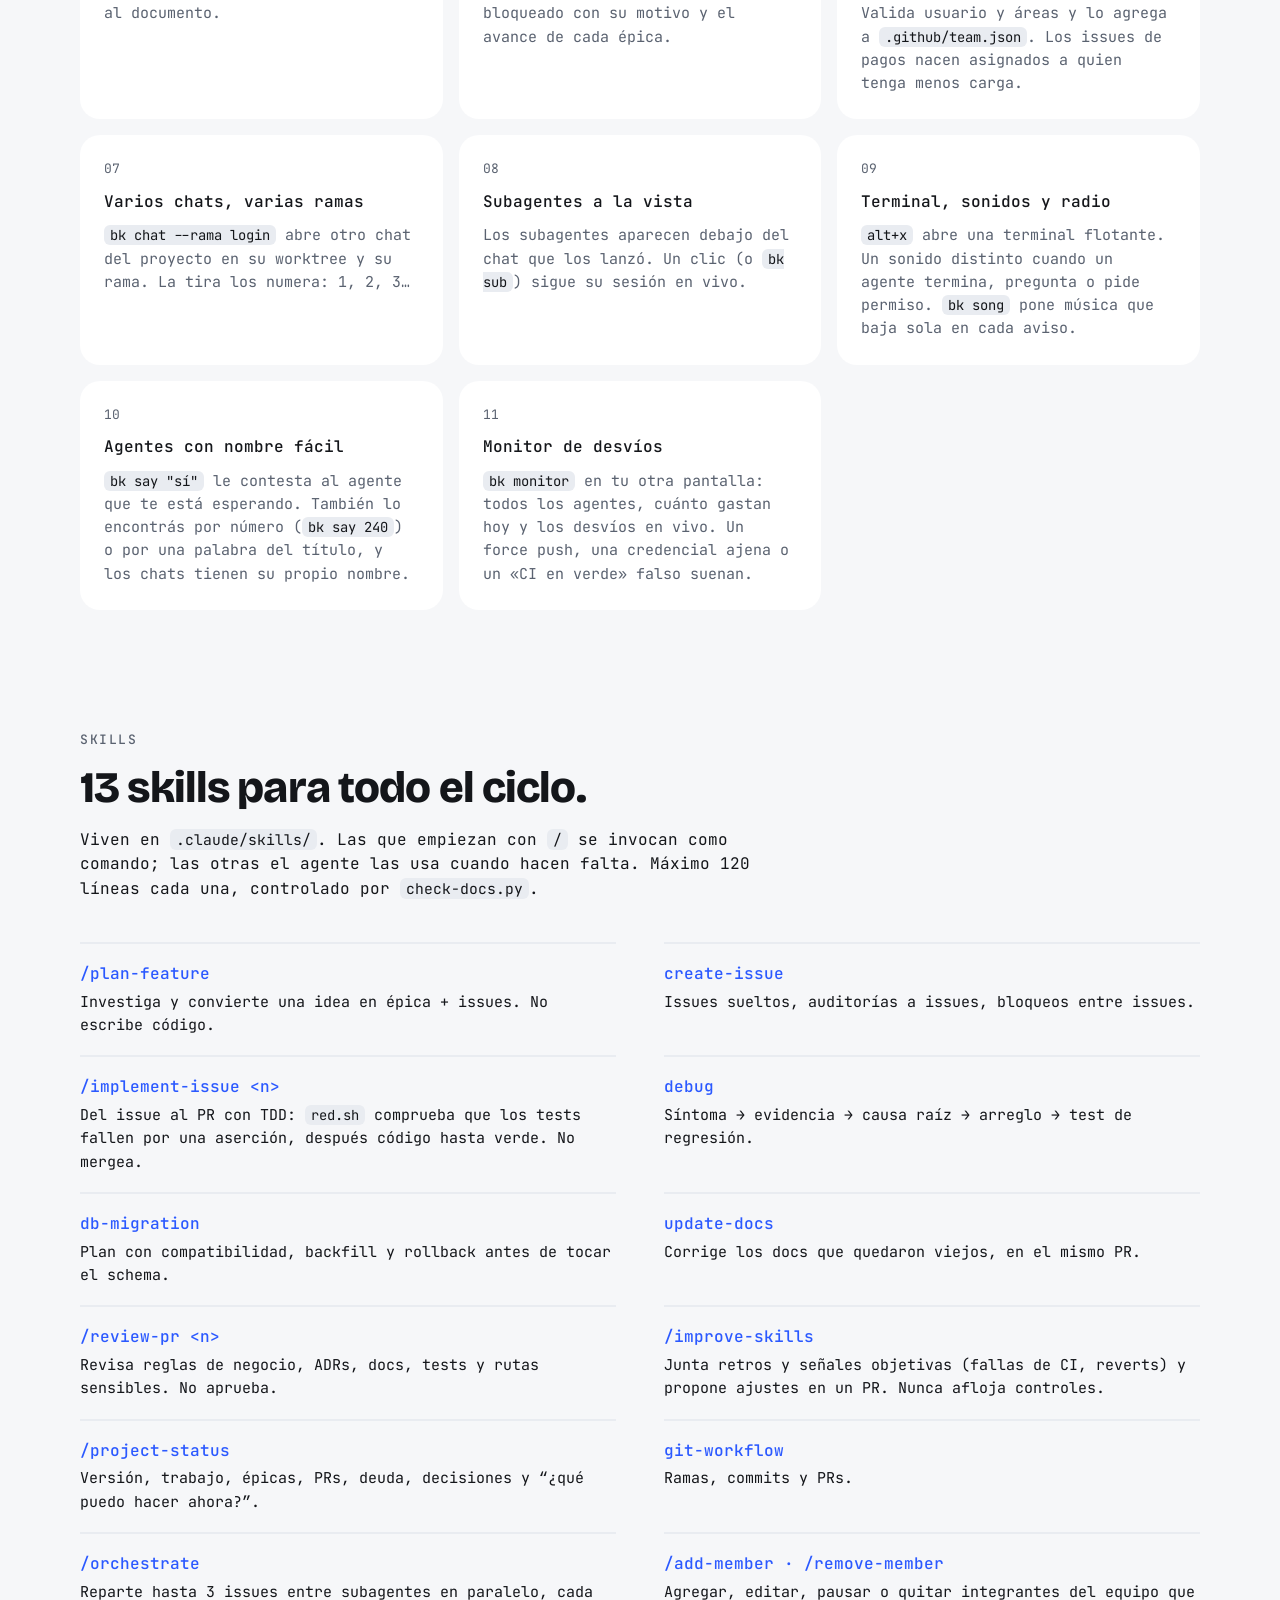
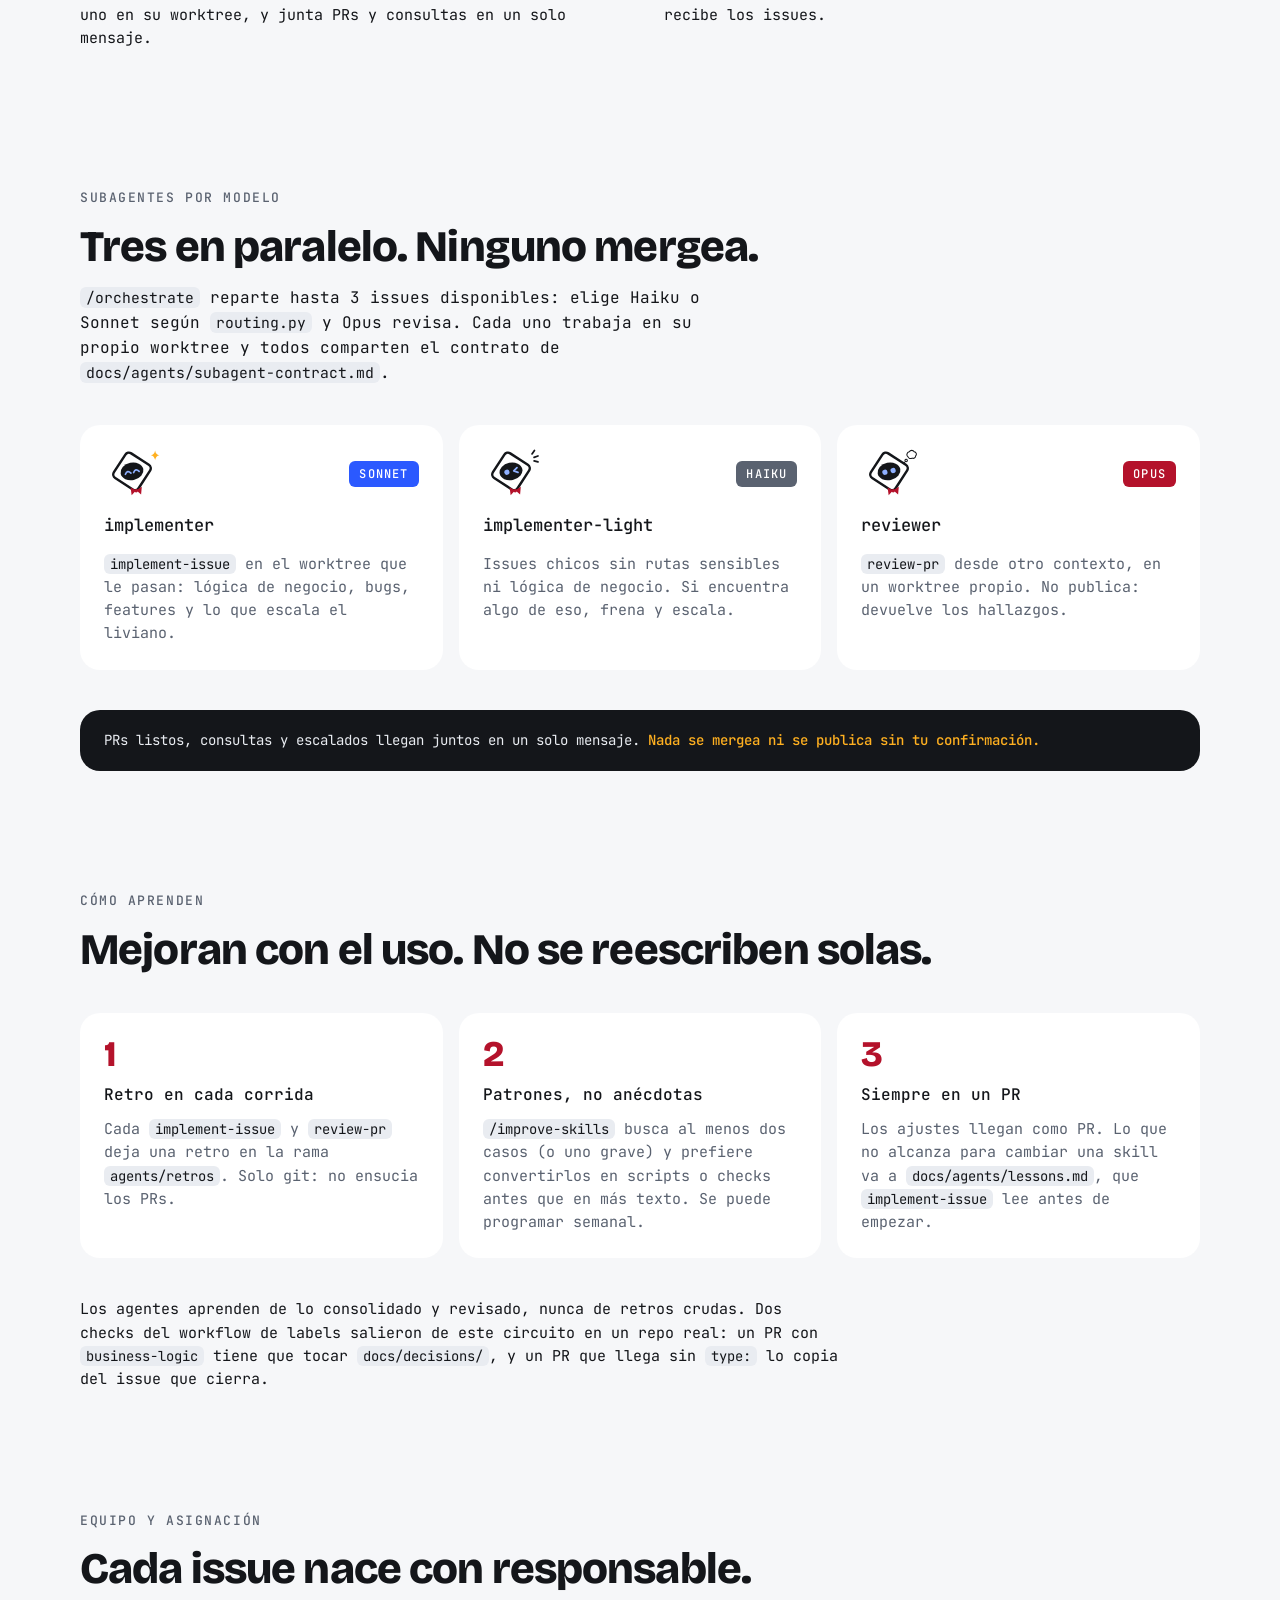
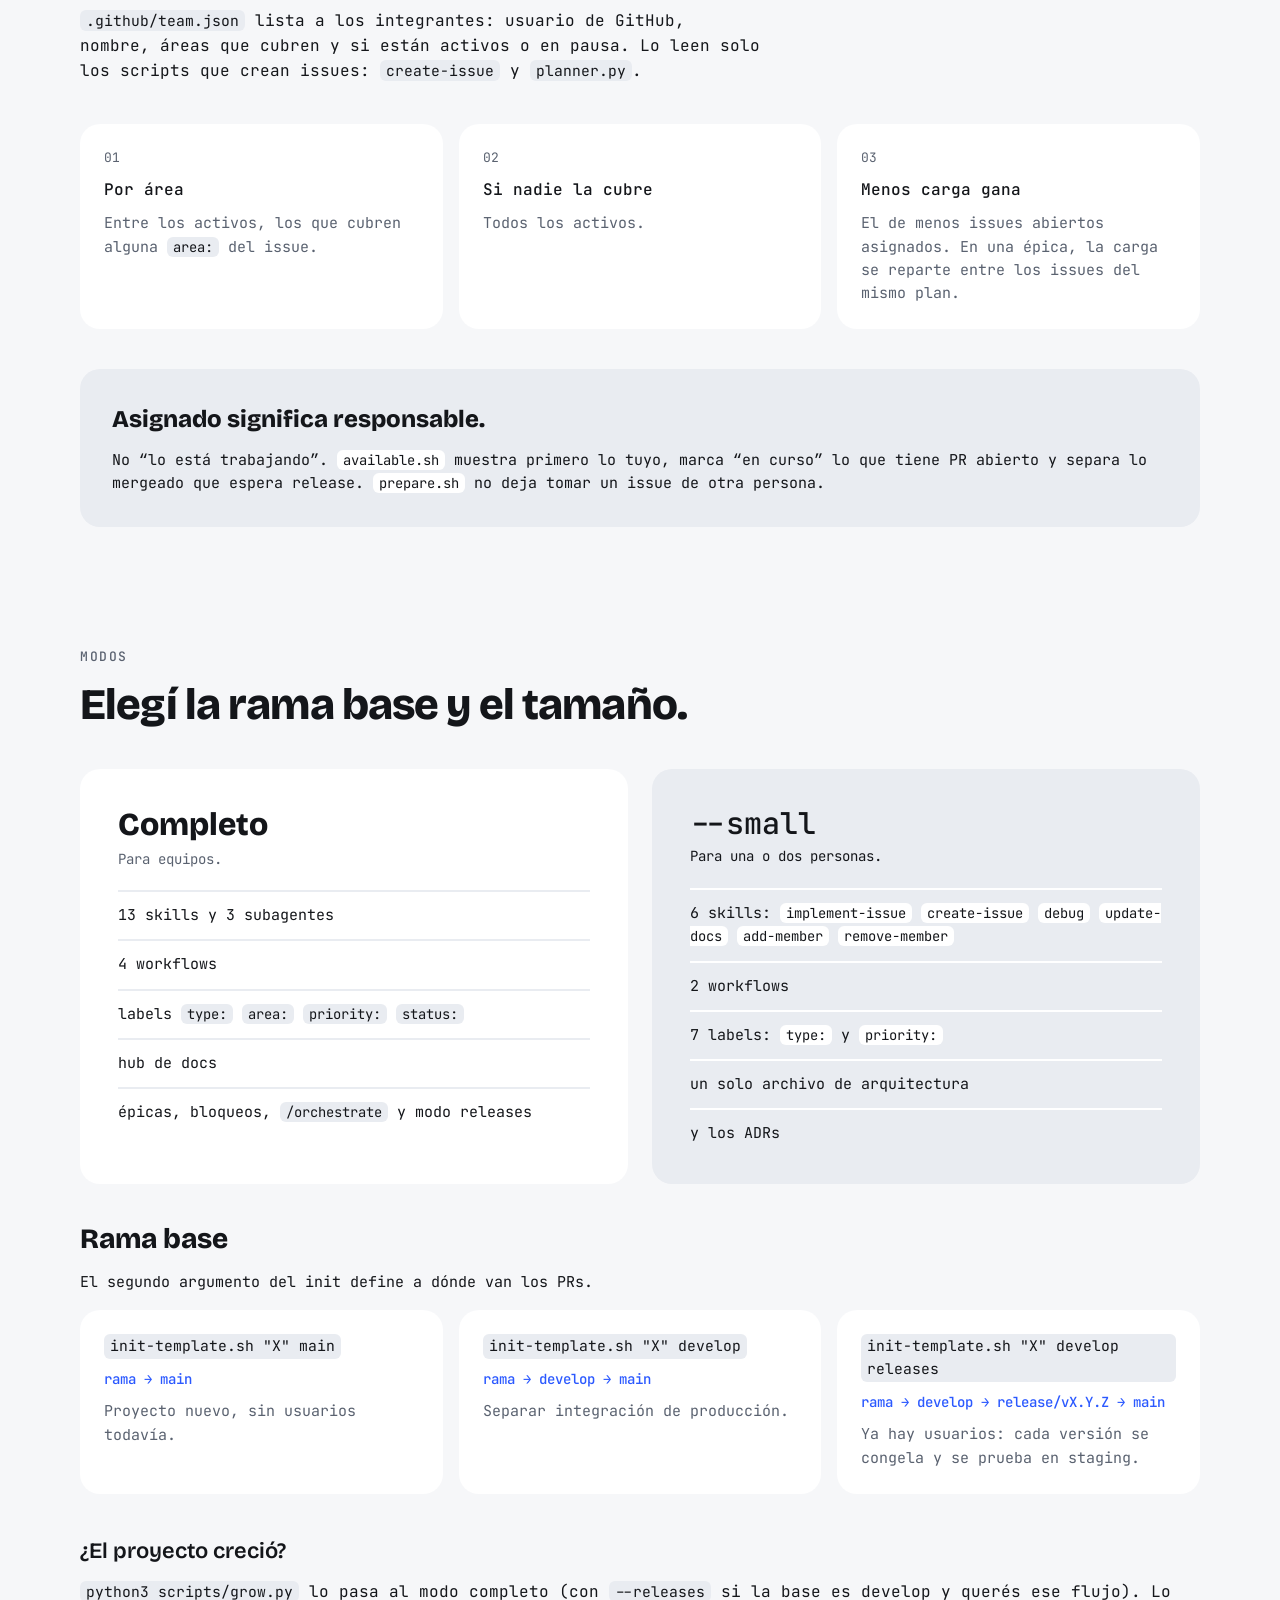
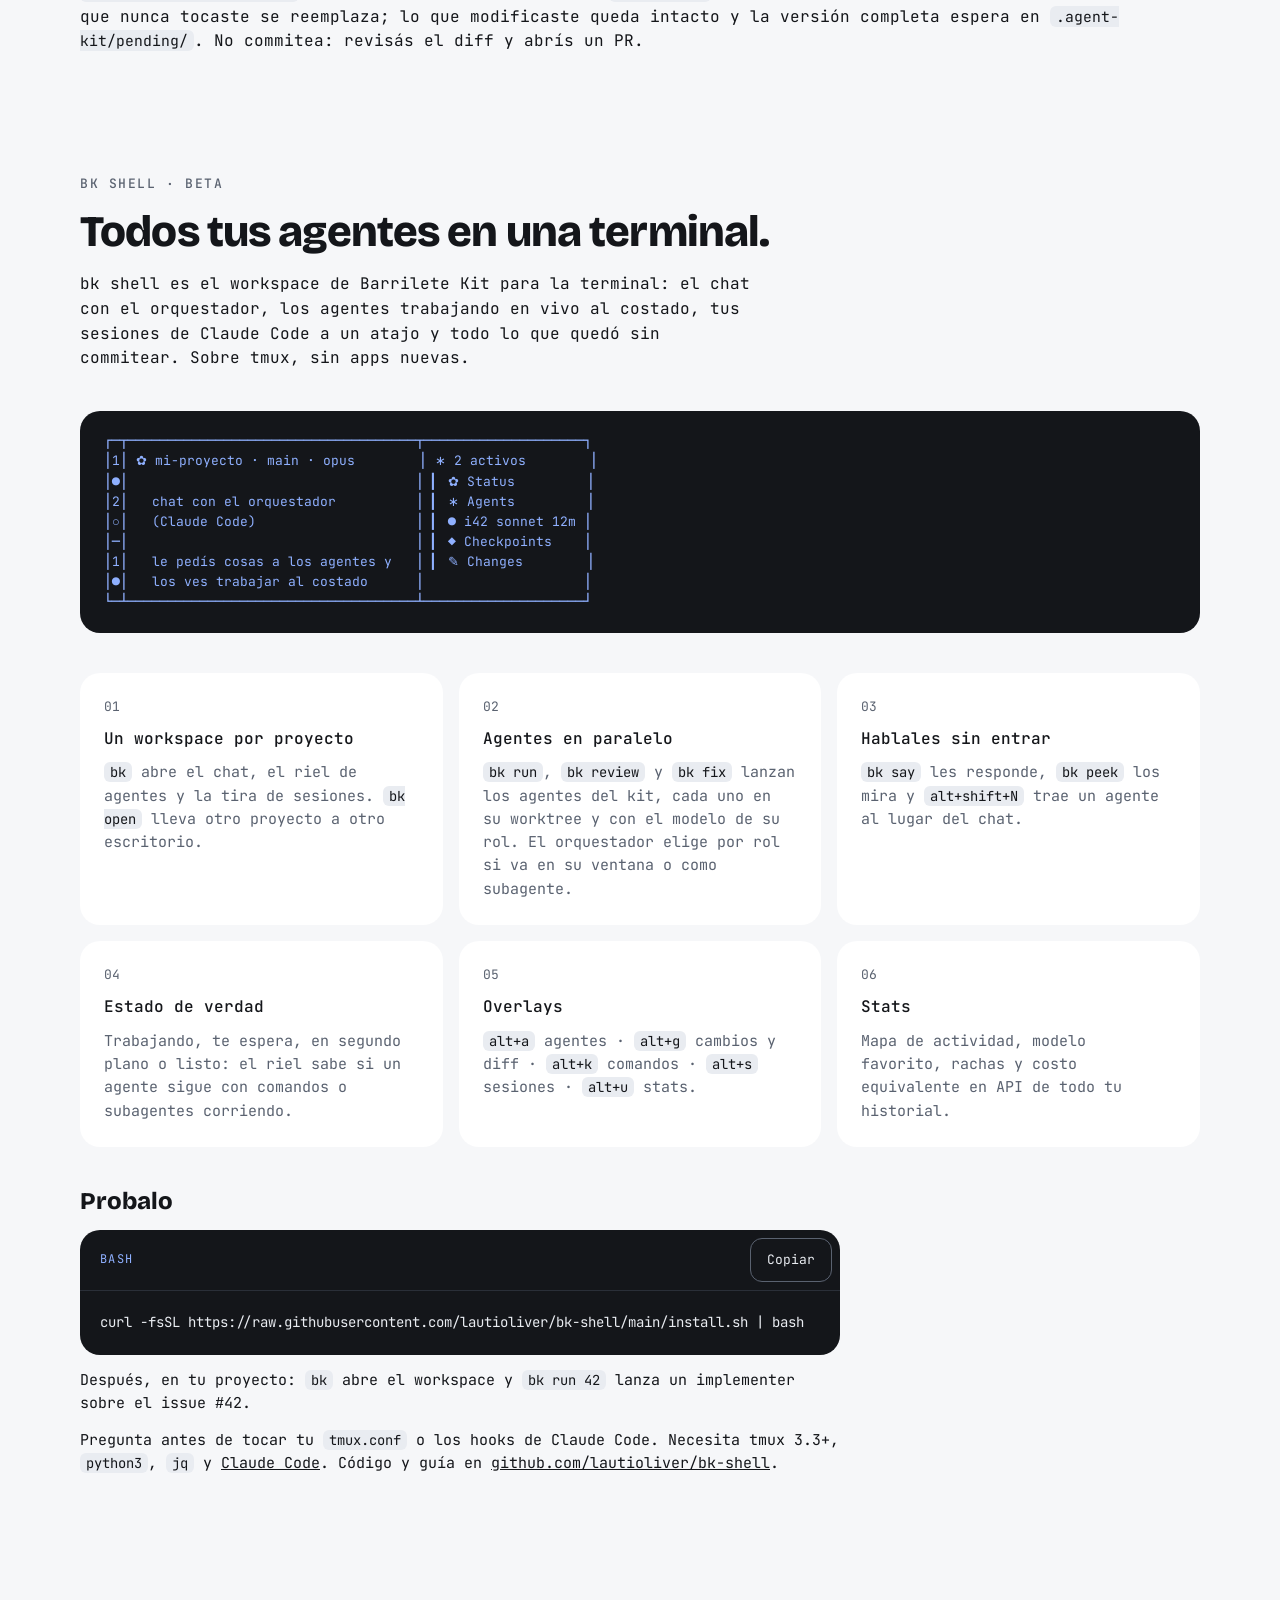
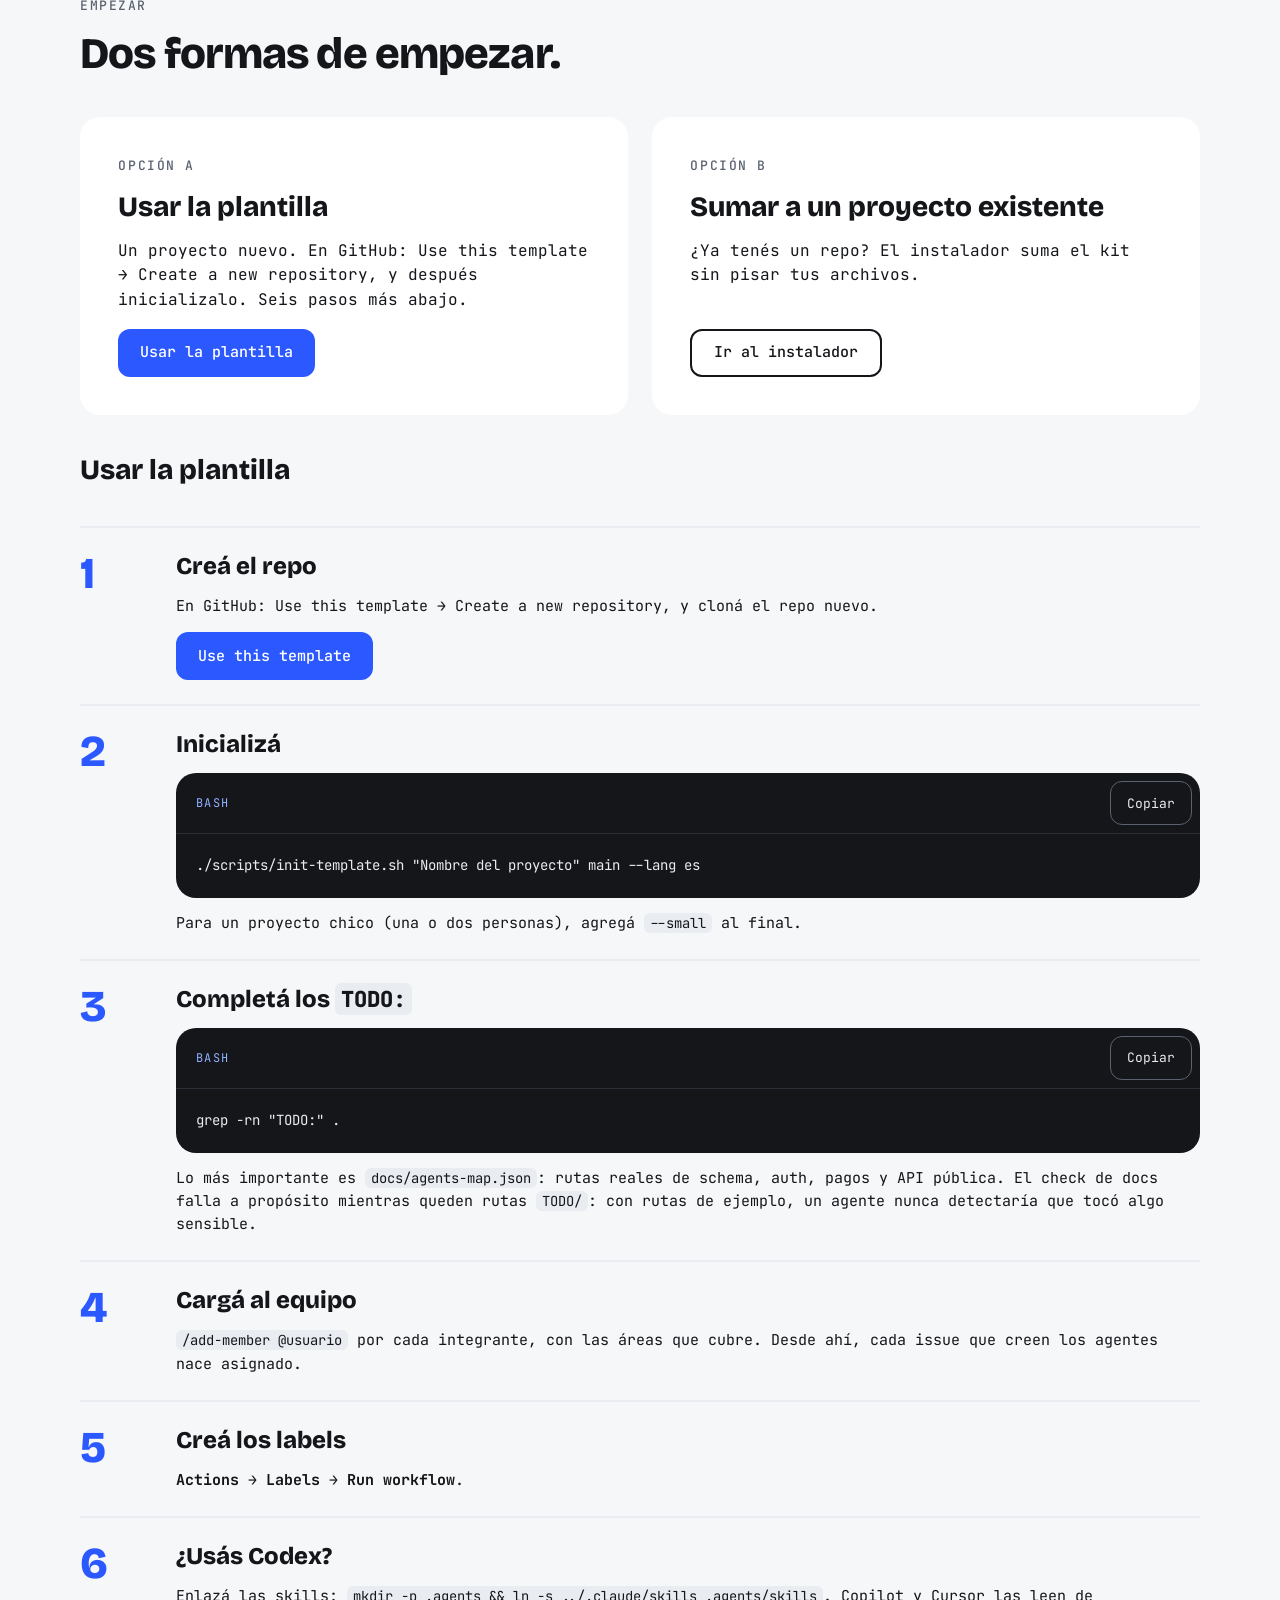
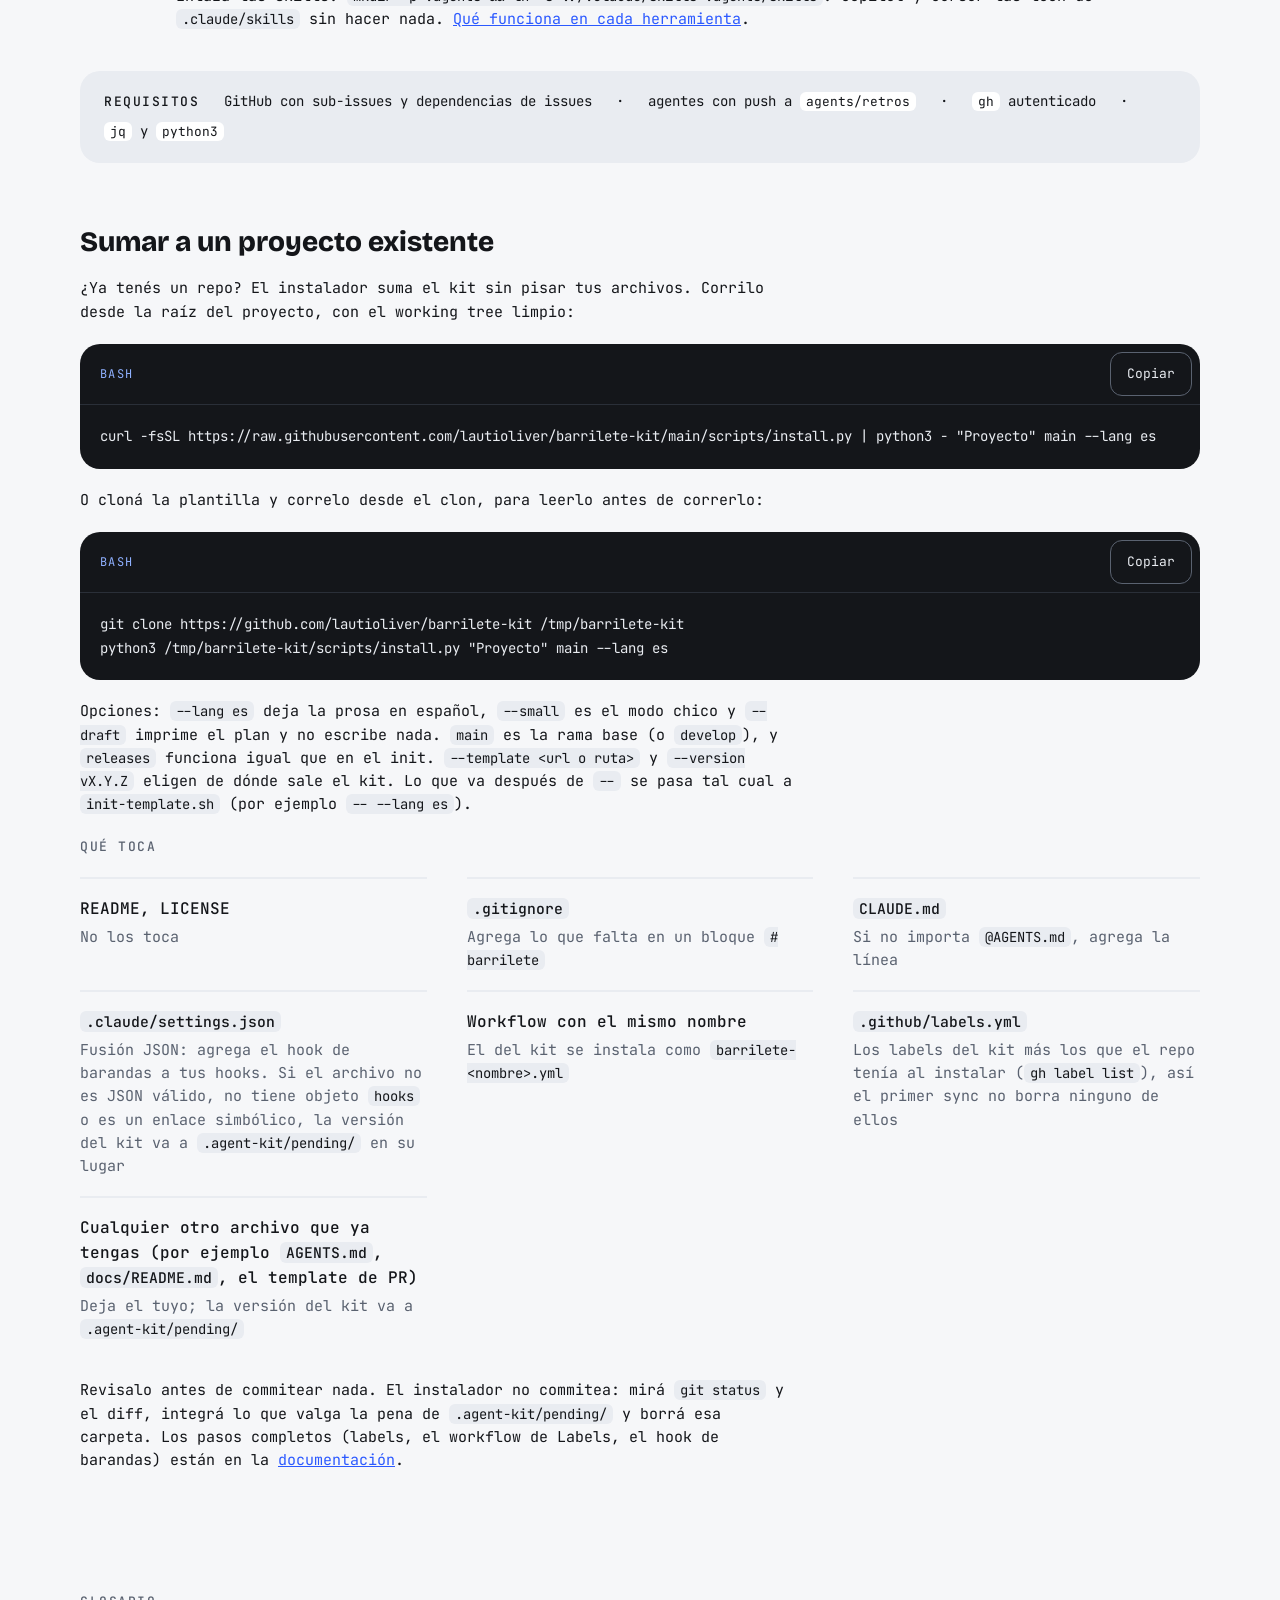
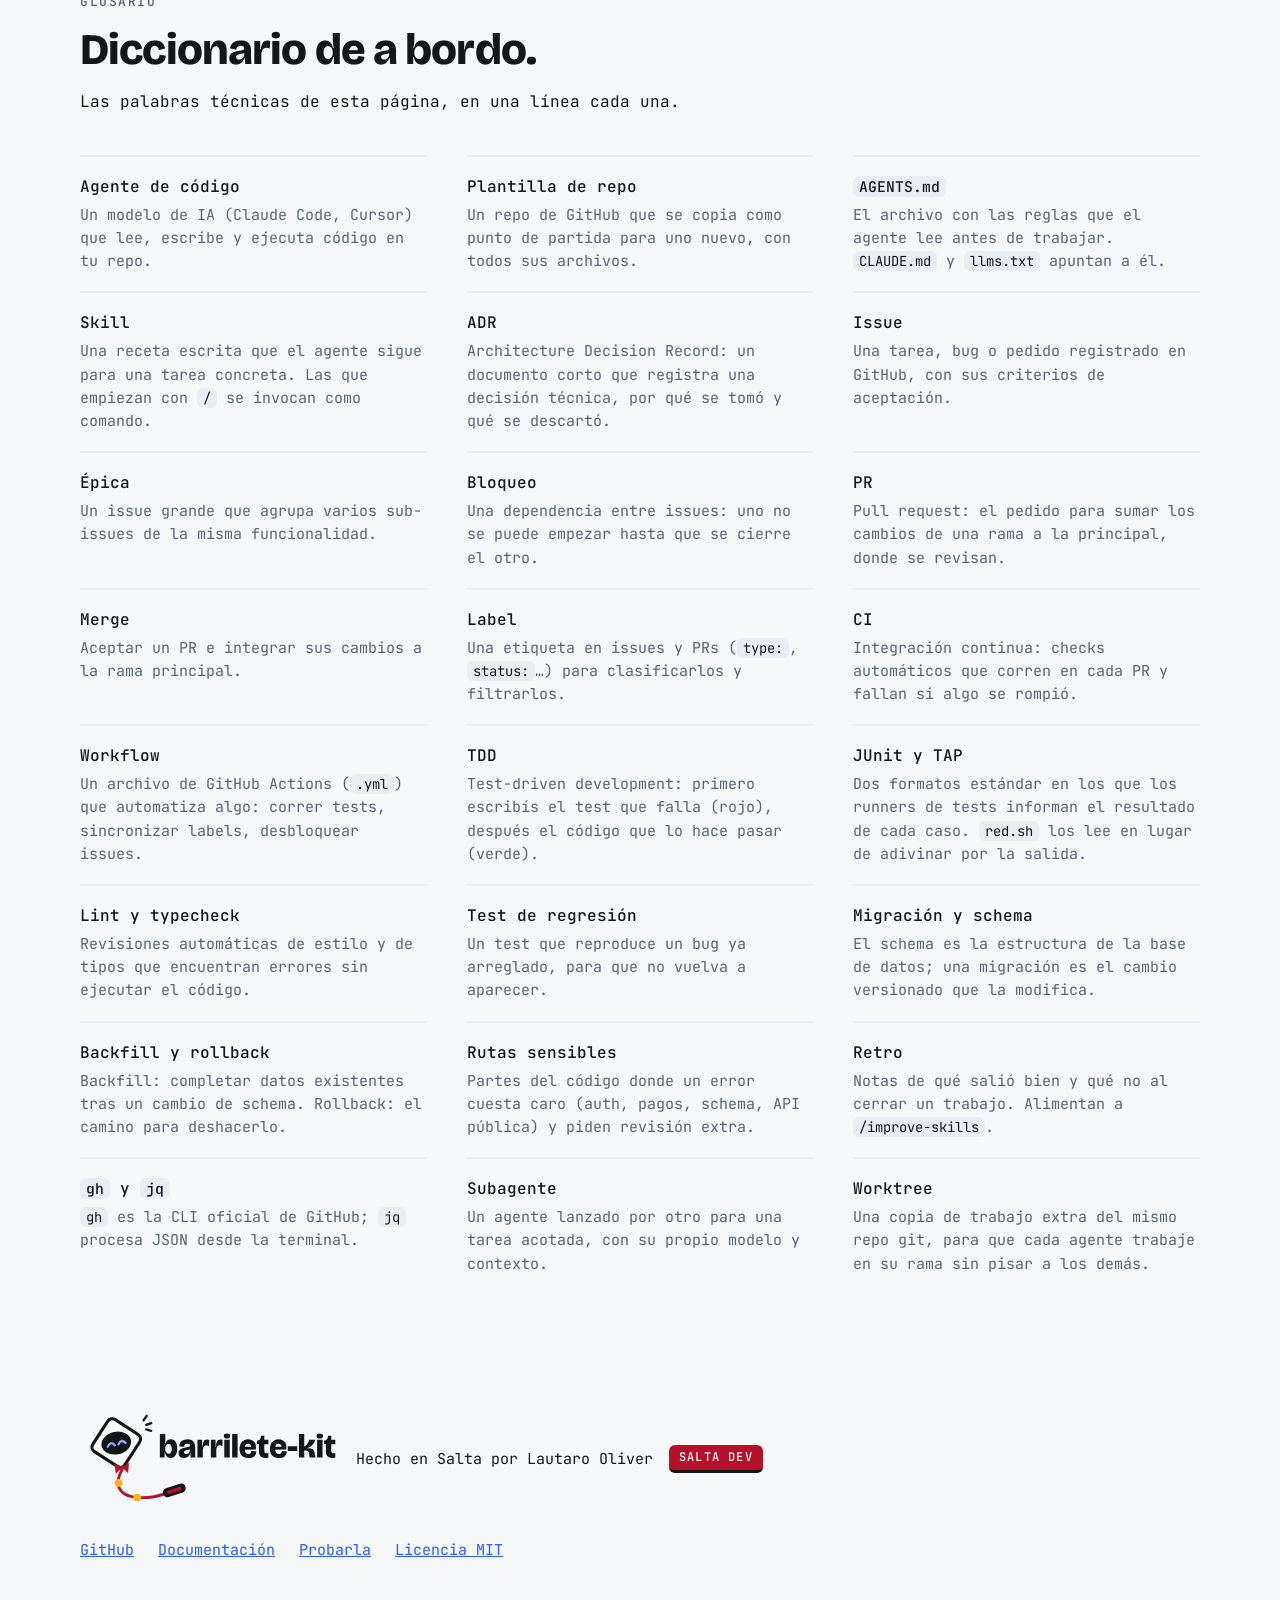
==== commit b25c5a25: "bk shell en la landing: agentes con nombre fácil y monitor de desvíos (es y en) Co-Authored-By: Clau" ====
--- a/es/index.html
+++ b/es/index.html
@@ -308,7 +308,7 @@
 <div style="font-size: 13px; letter-spacing: 0.12em; text-transform: uppercase; color: var(--ink-muted); font-weight: 500">Pedíselo en el chat</div>
 <h2 class="reveal" style="margin: 0; font-family: var(--font-display); font-weight: 800; font-size: clamp(32px, 3.4vw, 44px); line-height: 1.05; letter-spacing: -0.02em">Decís una frase. Pasa esto.</h2>
 </div>
-<div class="reveal" style="display: grid; grid-template-columns: repeat(auto-fit, minmax(min(100%, 340px), 1fr)); gap: 16px"><div class="card" style="background: var(--surface-raised); border-radius: 20px; padding: 24px; display: flex; flex-direction: column; gap: 10px; gap: 14px"><div style="align-self: flex-start; background: var(--ink); color: var(--surface-muted); border-radius: 16px 16px 16px 4px; padding: 12px 16px; font-size: 15px">“abrí un issue: el QR no valida sin conexión, es urgente”</div><div style="font-size: 14px; color: var(--accent); font-weight: 500">→ create-issue</div><p style="margin: 0; font-size: 15px; color: var(--ink-muted)">Arma título y labels según la convención, busca duplicados, te muestra el borrador y lo crea cuando confirmás.</p></div><div class="card" style="background: var(--surface-raised); border-radius: 20px; padding: 24px; display: flex; flex-direction: column; gap: 10px; gap: 14px"><div style="align-self: flex-start; background: var(--ink); color: var(--surface-muted); border-radius: 16px 16px 16px 4px; padding: 12px 16px; font-size: 15px">“la migración de pagos depende de que se cierre el issue 25”</div><div style="font-size: 14px; color: var(--accent); font-weight: 500">→ create-issue</div><p style="margin: 0; font-size: 15px; color: var(--ink-muted)">Registra el bloqueo nativo de GitHub (“Blocked by”) y pone <code>status:blocked</code>. <code>unblock.yml</code> lo saca al cerrarse los bloqueantes.</p></div><div class="card" style="background: var(--surface-raised); border-radius: 20px; padding: 24px; display: flex; flex-direction: column; gap: 10px; gap: 14px"><div style="align-self: flex-start; background: var(--ink); color: var(--surface-muted); border-radius: 16px 16px 16px 4px; padding: 12px 16px; font-size: 15px">“planificá la migración de cuentas”</div><div style="font-size: 14px; color: var(--accent); font-weight: 500">→ /plan-feature</div><p style="margin: 0; font-size: 15px; color: var(--ink-muted)">Investiga el código y arma una épica con sub-issues y bloqueos, en el orden en que se pueden hacer.</p></div><div class="card" style="background: var(--surface-raised); border-radius: 20px; padding: 24px; display: flex; flex-direction: column; gap: 10px; gap: 14px"><div style="align-self: flex-start; background: var(--ink); color: var(--surface-muted); border-radius: 16px 16px 16px 4px; padding: 12px 16px; font-size: 15px">“pasá esta auditoría a issues”</div><div style="font-size: 14px; color: var(--accent); font-weight: 500">→ create-issue</div><p style="margin: 0; font-size: 15px; color: var(--ink-muted)">Un issue por hallazgo, con el link al documento.</p></div><div class="card" style="background: var(--surface-raised); border-radius: 20px; padding: 24px; display: flex; flex-direction: column; gap: 10px; gap: 14px"><div style="align-self: flex-start; background: var(--ink); color: var(--surface-muted); border-radius: 16px 16px 16px 4px; padding: 12px 16px; font-size: 15px">“¿qué puedo hacer ahora?”</div><div style="font-size: 14px; color: var(--accent); font-weight: 500">→ /project-status</div><p style="margin: 0; font-size: 15px; color: var(--ink-muted)">Lo libre por prioridad, lo bloqueado con su motivo y el avance de cada épica.</p></div><div class="card" style="background: var(--surface-raised); border-radius: 20px; padding: 24px; display: flex; flex-direction: column; gap: 10px; gap: 14px"><div style="align-self: flex-start; background: var(--ink); color: var(--surface-muted); border-radius: 16px 16px 16px 4px; padding: 12px 16px; font-size: 15px">“sumá a @ana al equipo, cubre pagos”</div><div style="font-size: 14px; color: var(--accent); font-weight: 500">→ /add-member</div><p style="margin: 0; font-size: 15px; color: var(--ink-muted)">Valida usuario y áreas y lo agrega a <code>.github/team.json</code>. Los issues de pagos nacen asignados a quien tenga menos carga.</p></div><div class="card" style="background: var(--surface-raised); border-radius: 20px; padding: 24px; display: flex; flex-direction: column; gap: 10px"><div style="font-size: 13px; color: var(--ink-muted)">07</div><div style="font-weight: 500; font-size: 16px">Varios chats, varias ramas</div><p style="margin: 0; font-size: 15px; color: var(--ink-muted)"><code>bk chat --rama login</code> abre otro chat del proyecto en su worktree y su rama. La tira los numera: 1, 2, 3…</p></div><div class="card" style="background: var(--surface-raised); border-radius: 20px; padding: 24px; display: flex; flex-direction: column; gap: 10px"><div style="font-size: 13px; color: var(--ink-muted)">08</div><div style="font-weight: 500; font-size: 16px">Subagentes a la vista</div><p style="margin: 0; font-size: 15px; color: var(--ink-muted)">Los subagentes aparecen debajo del chat que los lanzó. Un clic (o <code>bk sub</code>) sigue su sesión en vivo.</p></div><div class="card" style="background: var(--surface-raised); border-radius: 20px; padding: 24px; display: flex; flex-direction: column; gap: 10px"><div style="font-size: 13px; color: var(--ink-muted)">09</div><div style="font-weight: 500; font-size: 16px">Terminal, sonidos y radio</div><p style="margin: 0; font-size: 15px; color: var(--ink-muted)"><code>alt+x</code> abre una terminal flotante. Un sonido distinto cuando un agente termina, pregunta o pide permiso. <code>bk song</code> pone música que baja sola en cada aviso.</p></div></div>
+<div class="reveal" style="display: grid; grid-template-columns: repeat(auto-fit, minmax(min(100%, 340px), 1fr)); gap: 16px"><div class="card" style="background: var(--surface-raised); border-radius: 20px; padding: 24px; display: flex; flex-direction: column; gap: 10px; gap: 14px"><div style="align-self: flex-start; background: var(--ink); color: var(--surface-muted); border-radius: 16px 16px 16px 4px; padding: 12px 16px; font-size: 15px">“abrí un issue: el QR no valida sin conexión, es urgente”</div><div style="font-size: 14px; color: var(--accent); font-weight: 500">→ create-issue</div><p style="margin: 0; font-size: 15px; color: var(--ink-muted)">Arma título y labels según la convención, busca duplicados, te muestra el borrador y lo crea cuando confirmás.</p></div><div class="card" style="background: var(--surface-raised); border-radius: 20px; padding: 24px; display: flex; flex-direction: column; gap: 10px; gap: 14px"><div style="align-self: flex-start; background: var(--ink); color: var(--surface-muted); border-radius: 16px 16px 16px 4px; padding: 12px 16px; font-size: 15px">“la migración de pagos depende de que se cierre el issue 25”</div><div style="font-size: 14px; color: var(--accent); font-weight: 500">→ create-issue</div><p style="margin: 0; font-size: 15px; color: var(--ink-muted)">Registra el bloqueo nativo de GitHub (“Blocked by”) y pone <code>status:blocked</code>. <code>unblock.yml</code> lo saca al cerrarse los bloqueantes.</p></div><div class="card" style="background: var(--surface-raised); border-radius: 20px; padding: 24px; display: flex; flex-direction: column; gap: 10px; gap: 14px"><div style="align-self: flex-start; background: var(--ink); color: var(--surface-muted); border-radius: 16px 16px 16px 4px; padding: 12px 16px; font-size: 15px">“planificá la migración de cuentas”</div><div style="font-size: 14px; color: var(--accent); font-weight: 500">→ /plan-feature</div><p style="margin: 0; font-size: 15px; color: var(--ink-muted)">Investiga el código y arma una épica con sub-issues y bloqueos, en el orden en que se pueden hacer.</p></div><div class="card" style="background: var(--surface-raised); border-radius: 20px; padding: 24px; display: flex; flex-direction: column; gap: 10px; gap: 14px"><div style="align-self: flex-start; background: var(--ink); color: var(--surface-muted); border-radius: 16px 16px 16px 4px; padding: 12px 16px; font-size: 15px">“pasá esta auditoría a issues”</div><div style="font-size: 14px; color: var(--accent); font-weight: 500">→ create-issue</div><p style="margin: 0; font-size: 15px; color: var(--ink-muted)">Un issue por hallazgo, con el link al documento.</p></div><div class="card" style="background: var(--surface-raised); border-radius: 20px; padding: 24px; display: flex; flex-direction: column; gap: 10px; gap: 14px"><div style="align-self: flex-start; background: var(--ink); color: var(--surface-muted); border-radius: 16px 16px 16px 4px; padding: 12px 16px; font-size: 15px">“¿qué puedo hacer ahora?”</div><div style="font-size: 14px; color: var(--accent); font-weight: 500">→ /project-status</div><p style="margin: 0; font-size: 15px; color: var(--ink-muted)">Lo libre por prioridad, lo bloqueado con su motivo y el avance de cada épica.</p></div><div class="card" style="background: var(--surface-raised); border-radius: 20px; padding: 24px; display: flex; flex-direction: column; gap: 10px; gap: 14px"><div style="align-self: flex-start; background: var(--ink); color: var(--surface-muted); border-radius: 16px 16px 16px 4px; padding: 12px 16px; font-size: 15px">“sumá a @ana al equipo, cubre pagos”</div><div style="font-size: 14px; color: var(--accent); font-weight: 500">→ /add-member</div><p style="margin: 0; font-size: 15px; color: var(--ink-muted)">Valida usuario y áreas y lo agrega a <code>.github/team.json</code>. Los issues de pagos nacen asignados a quien tenga menos carga.</p></div><div class="card" style="background: var(--surface-raised); border-radius: 20px; padding: 24px; display: flex; flex-direction: column; gap: 10px"><div style="font-size: 13px; color: var(--ink-muted)">07</div><div style="font-weight: 500; font-size: 16px">Varios chats, varias ramas</div><p style="margin: 0; font-size: 15px; color: var(--ink-muted)"><code>bk chat --rama login</code> abre otro chat del proyecto en su worktree y su rama. La tira los numera: 1, 2, 3…</p></div><div class="card" style="background: var(--surface-raised); border-radius: 20px; padding: 24px; display: flex; flex-direction: column; gap: 10px"><div style="font-size: 13px; color: var(--ink-muted)">08</div><div style="font-weight: 500; font-size: 16px">Subagentes a la vista</div><p style="margin: 0; font-size: 15px; color: var(--ink-muted)">Los subagentes aparecen debajo del chat que los lanzó. Un clic (o <code>bk sub</code>) sigue su sesión en vivo.</p></div><div class="card" style="background: var(--surface-raised); border-radius: 20px; padding: 24px; display: flex; flex-direction: column; gap: 10px"><div style="font-size: 13px; color: var(--ink-muted)">09</div><div style="font-weight: 500; font-size: 16px">Terminal, sonidos y radio</div><p style="margin: 0; font-size: 15px; color: var(--ink-muted)"><code>alt+x</code> abre una terminal flotante. Un sonido distinto cuando un agente termina, pregunta o pide permiso. <code>bk song</code> pone música que baja sola en cada aviso.</p></div><div class="card" style="background: var(--surface-raised); border-radius: 20px; padding: 24px; display: flex; flex-direction: column; gap: 10px"><div style="font-size: 13px; color: var(--ink-muted)">10</div><div style="font-weight: 500; font-size: 16px">Agentes con nombre fácil</div><p style="margin: 0; font-size: 15px; color: var(--ink-muted)"><code>bk say "sí"</code> le contesta al agente que te está esperando. También lo encontrás por número (<code>bk say 240</code>) o por una palabra del título, y los chats tienen su propio nombre.</p></div><div class="card" style="background: var(--surface-raised); border-radius: 20px; padding: 24px; display: flex; flex-direction: column; gap: 10px"><div style="font-size: 13px; color: var(--ink-muted)">11</div><div style="font-weight: 500; font-size: 16px">Monitor de desvíos</div><p style="margin: 0; font-size: 15px; color: var(--ink-muted)"><code>bk monitor</code> en tu otra pantalla: todos los agentes, cuánto gastan hoy y los desvíos en vivo. Un force push, una credencial ajena o un «CI en verde» falso suenan.</p></div></div>
 </section>
 
 <!-- SKILLS -->
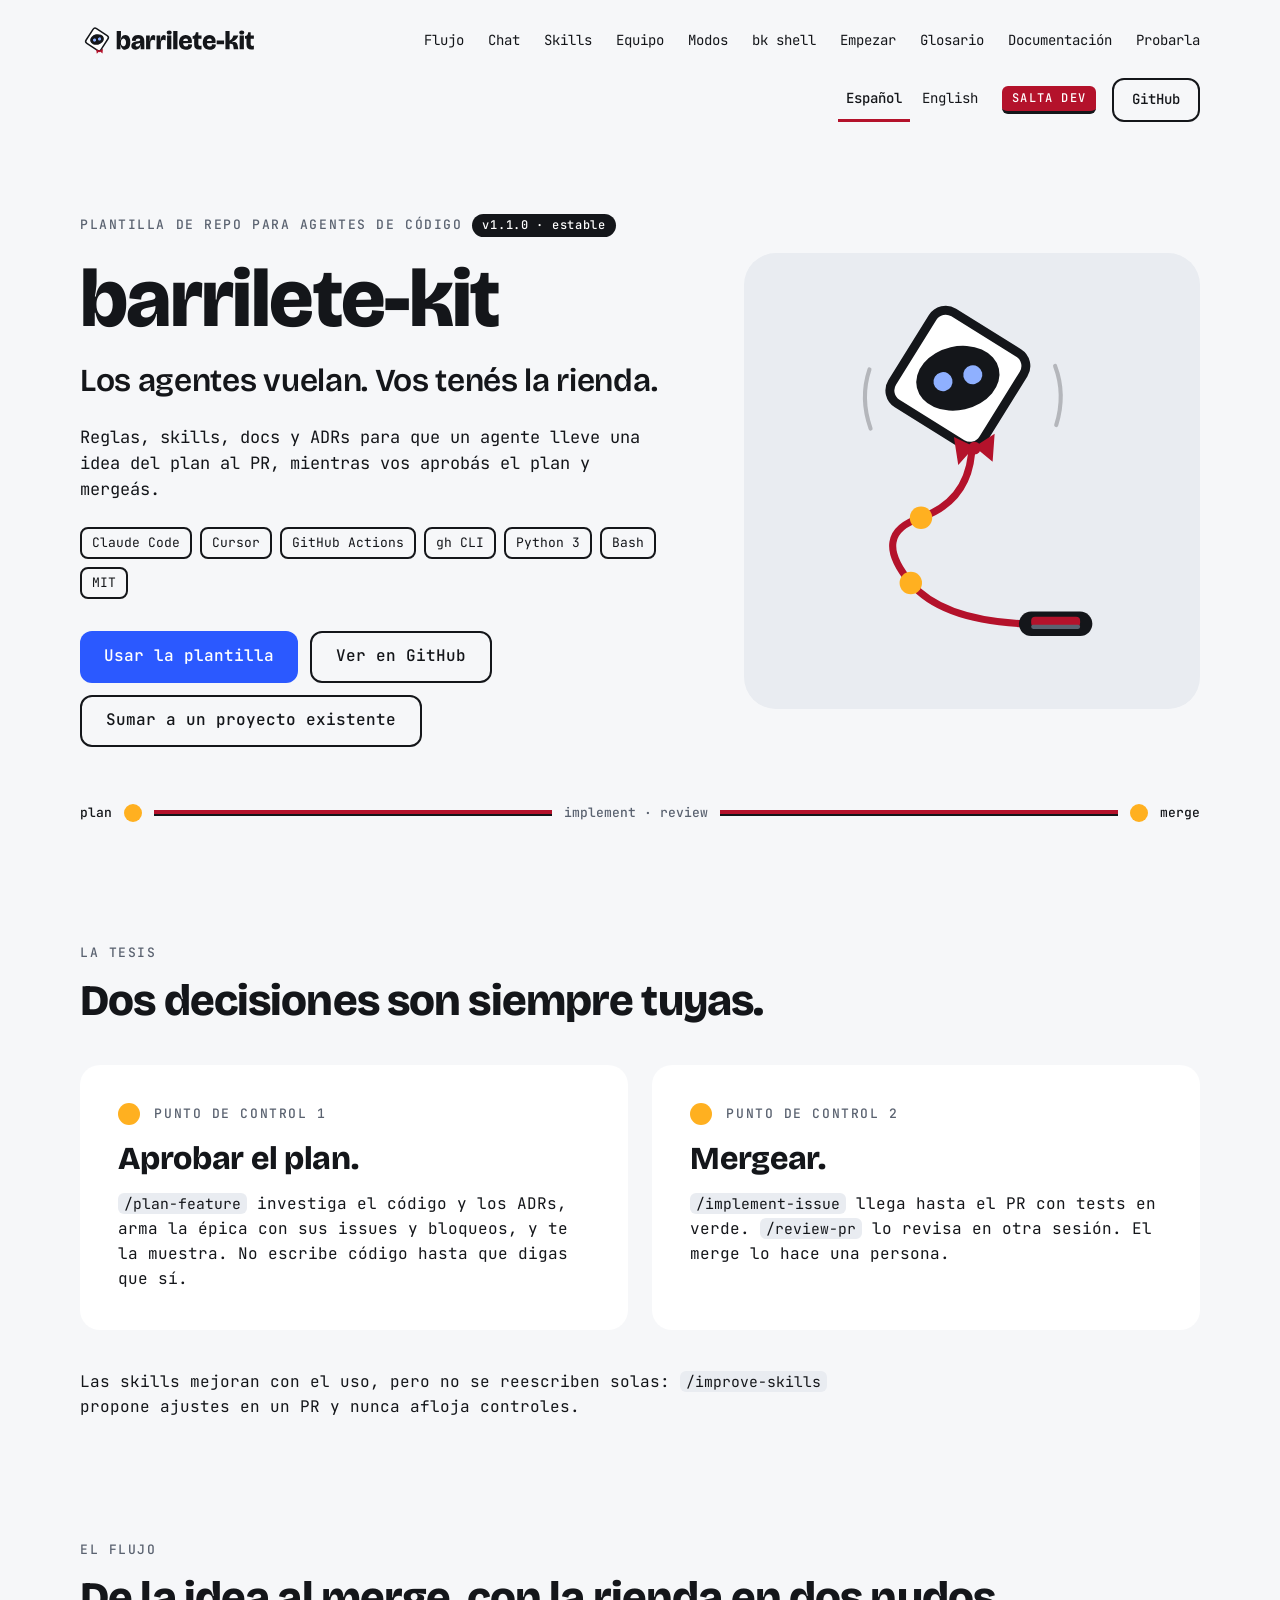
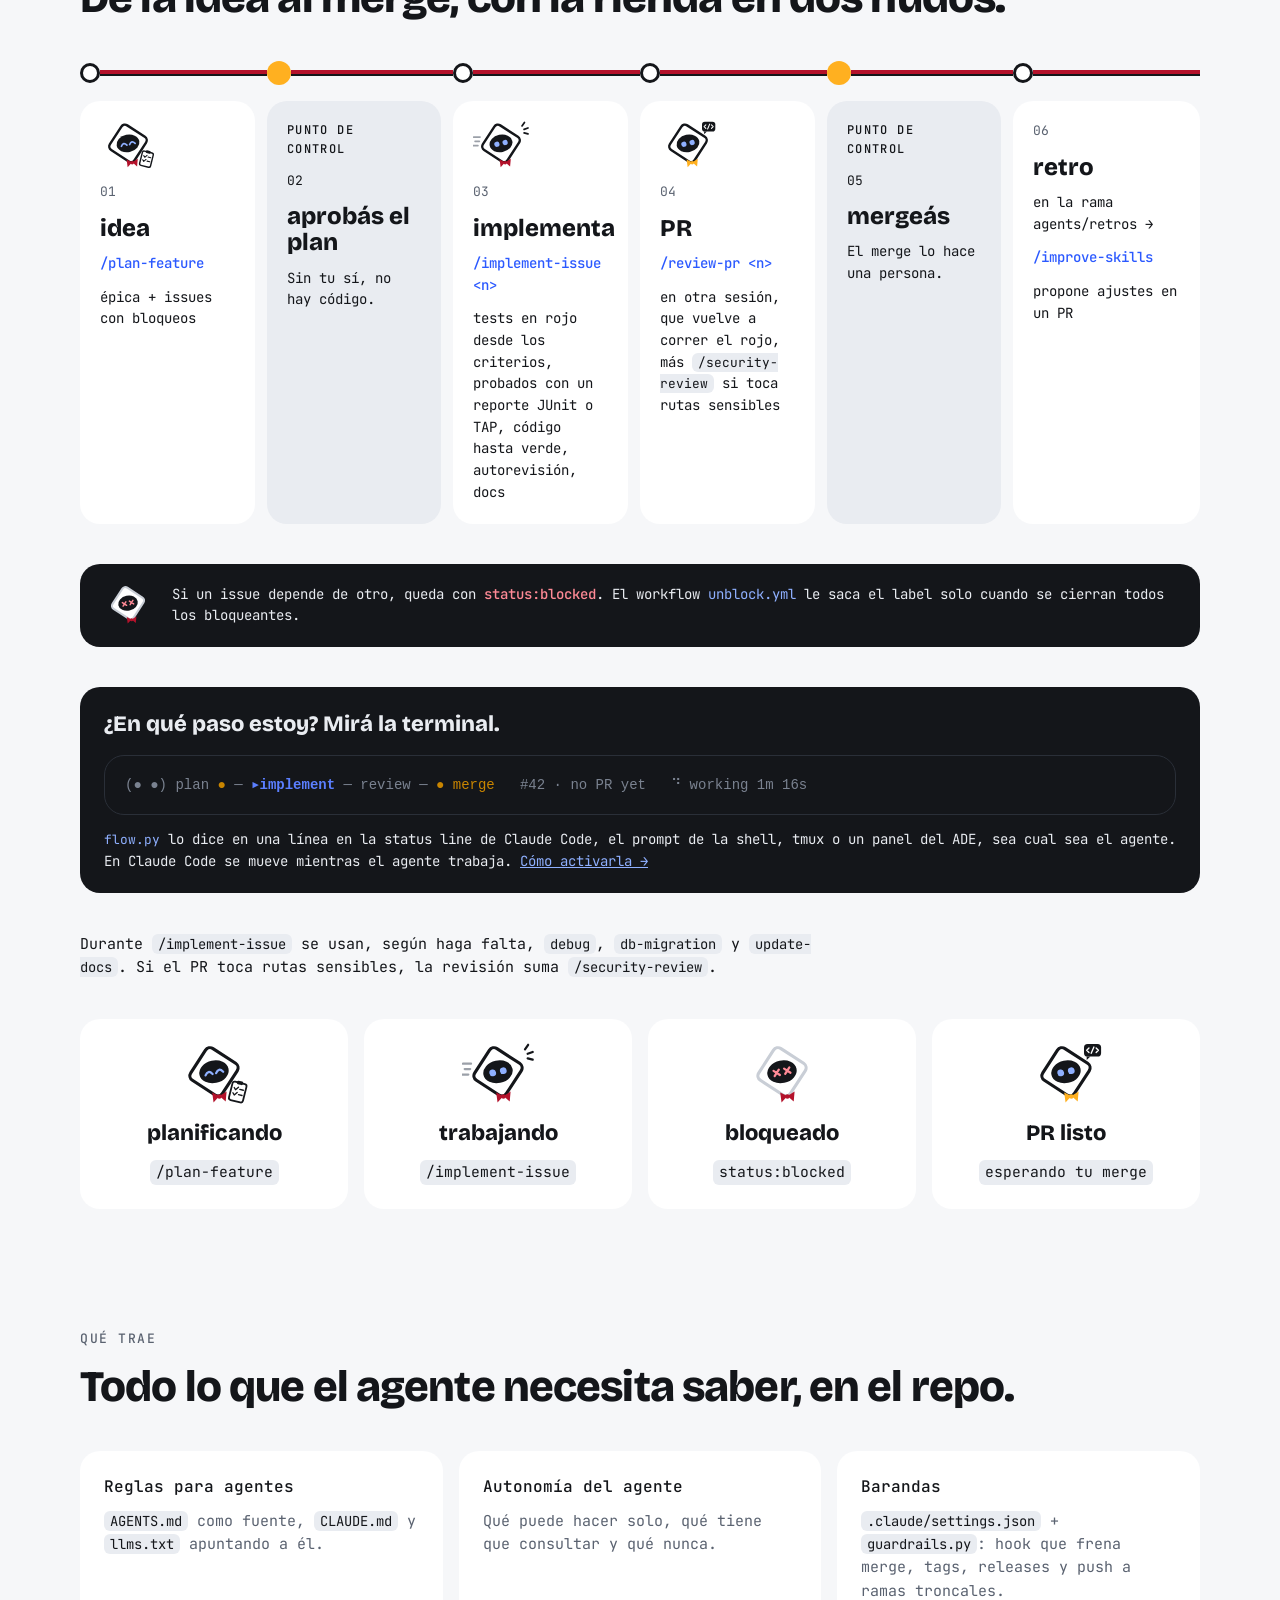
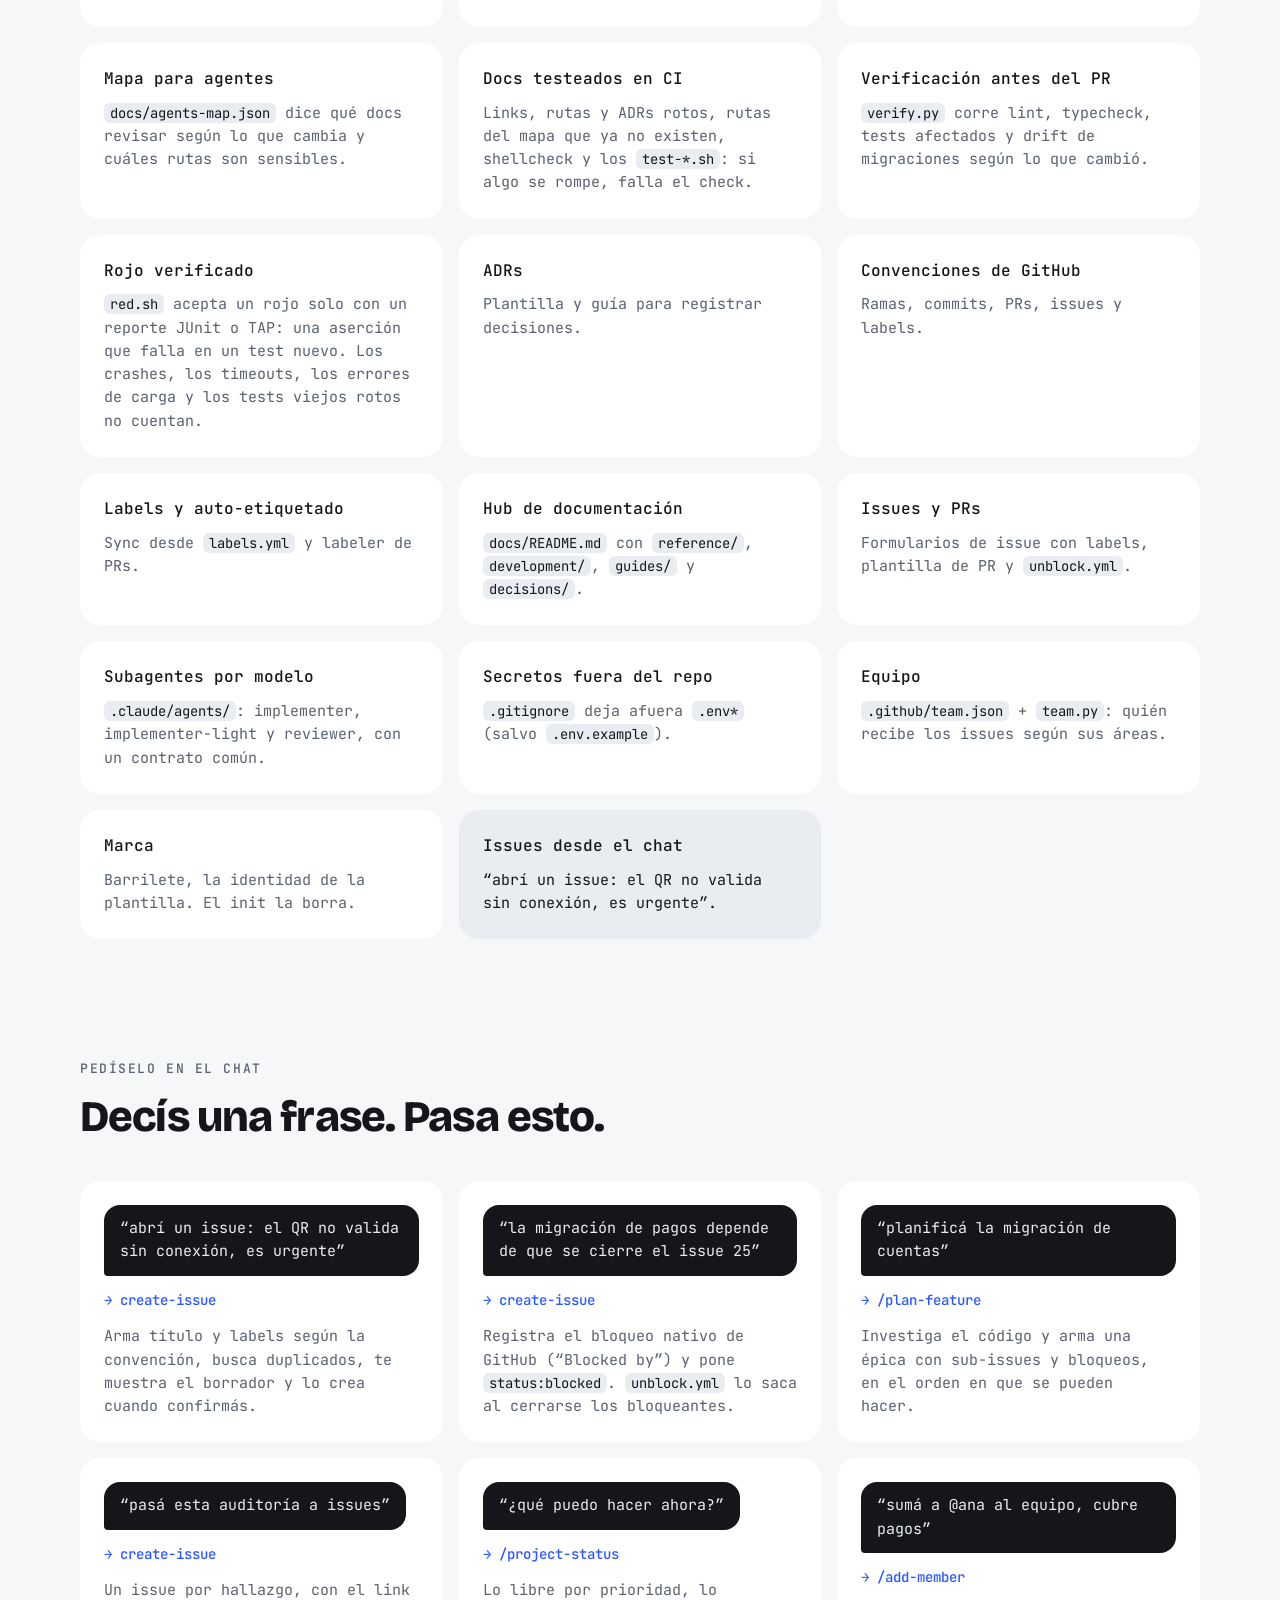
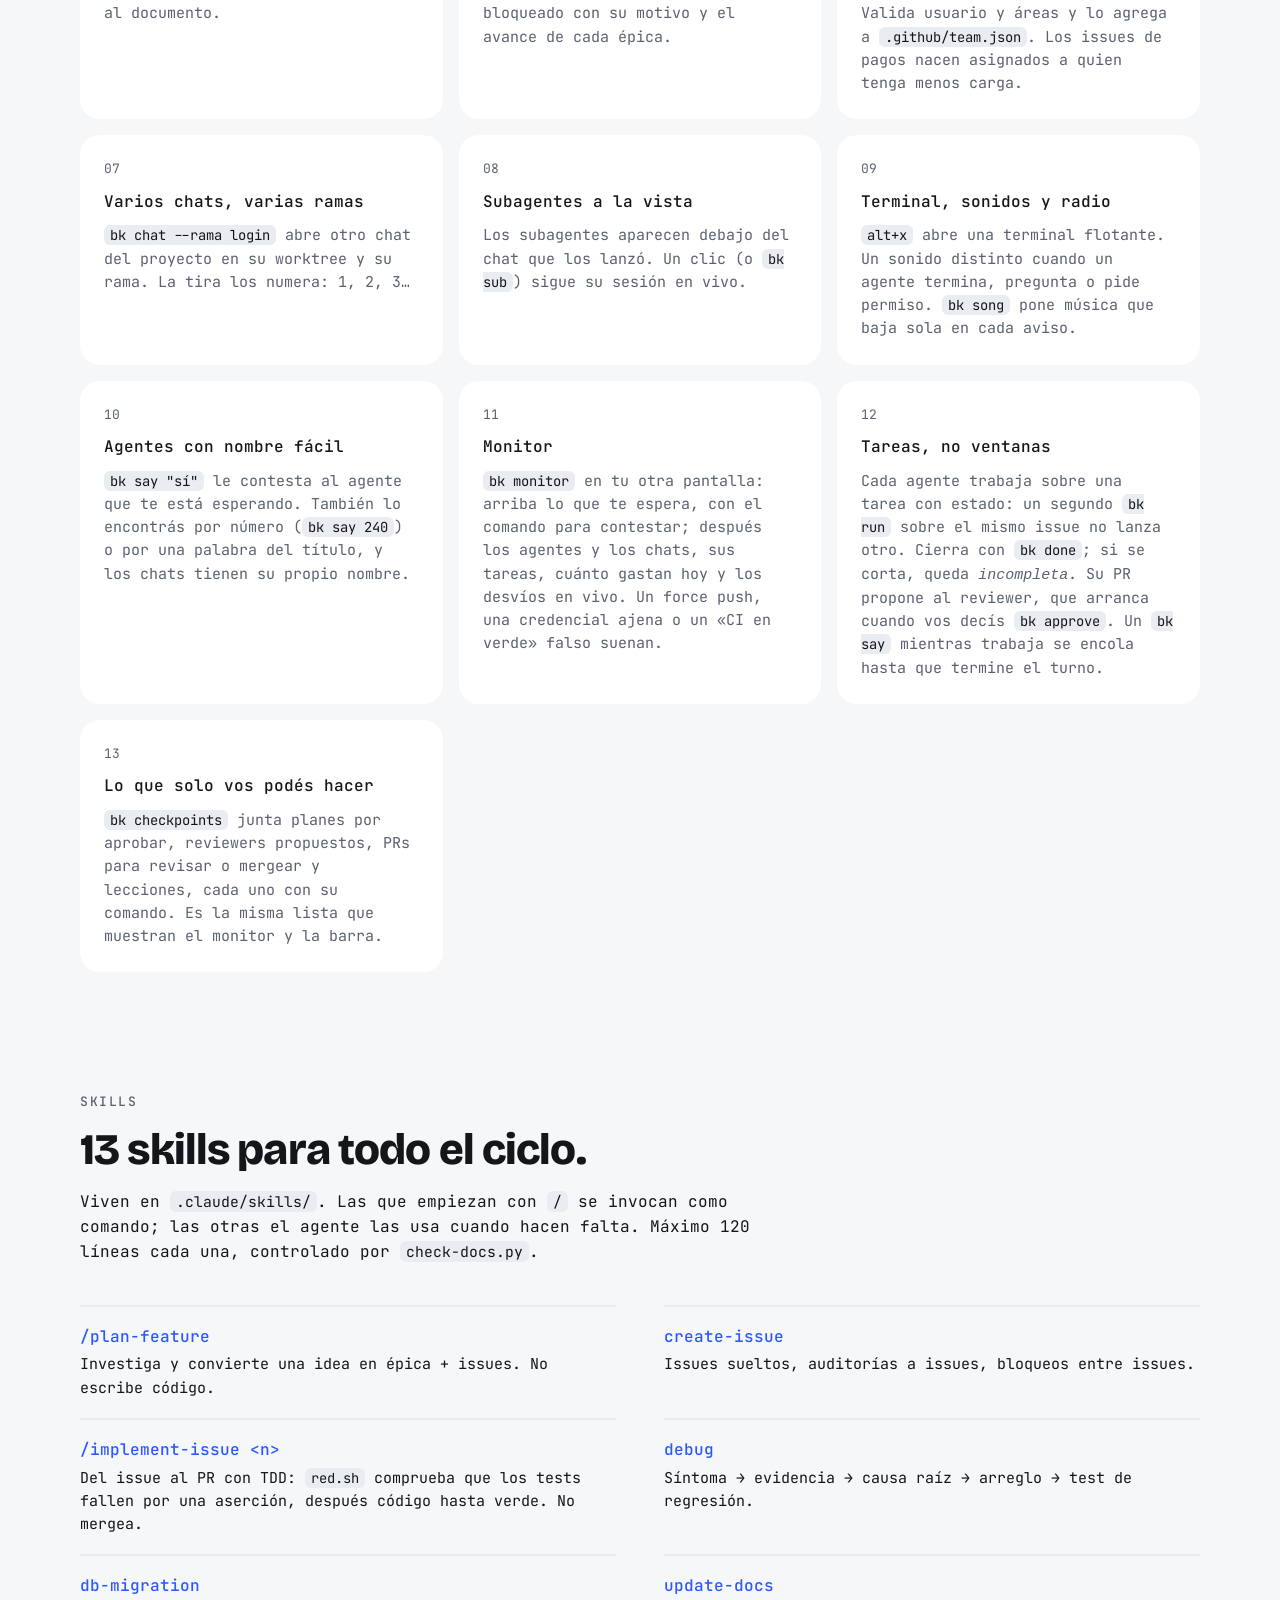
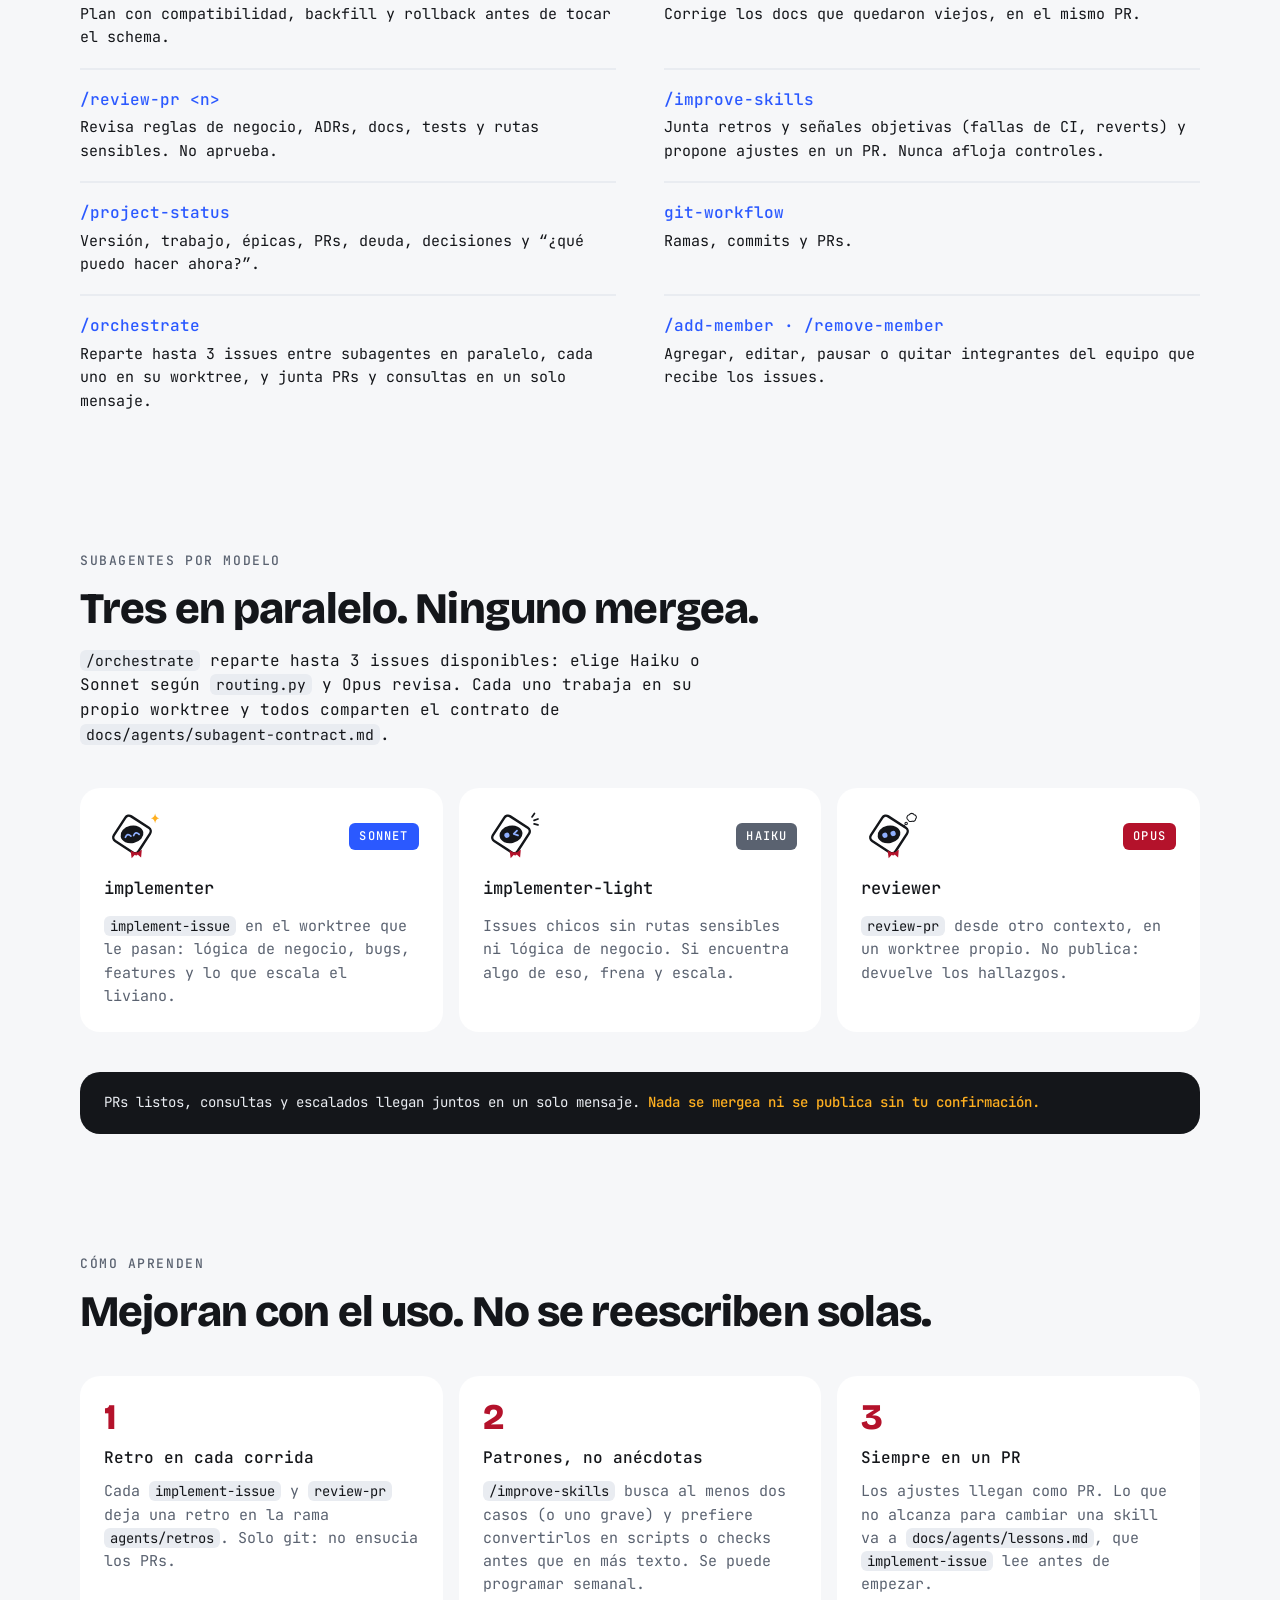
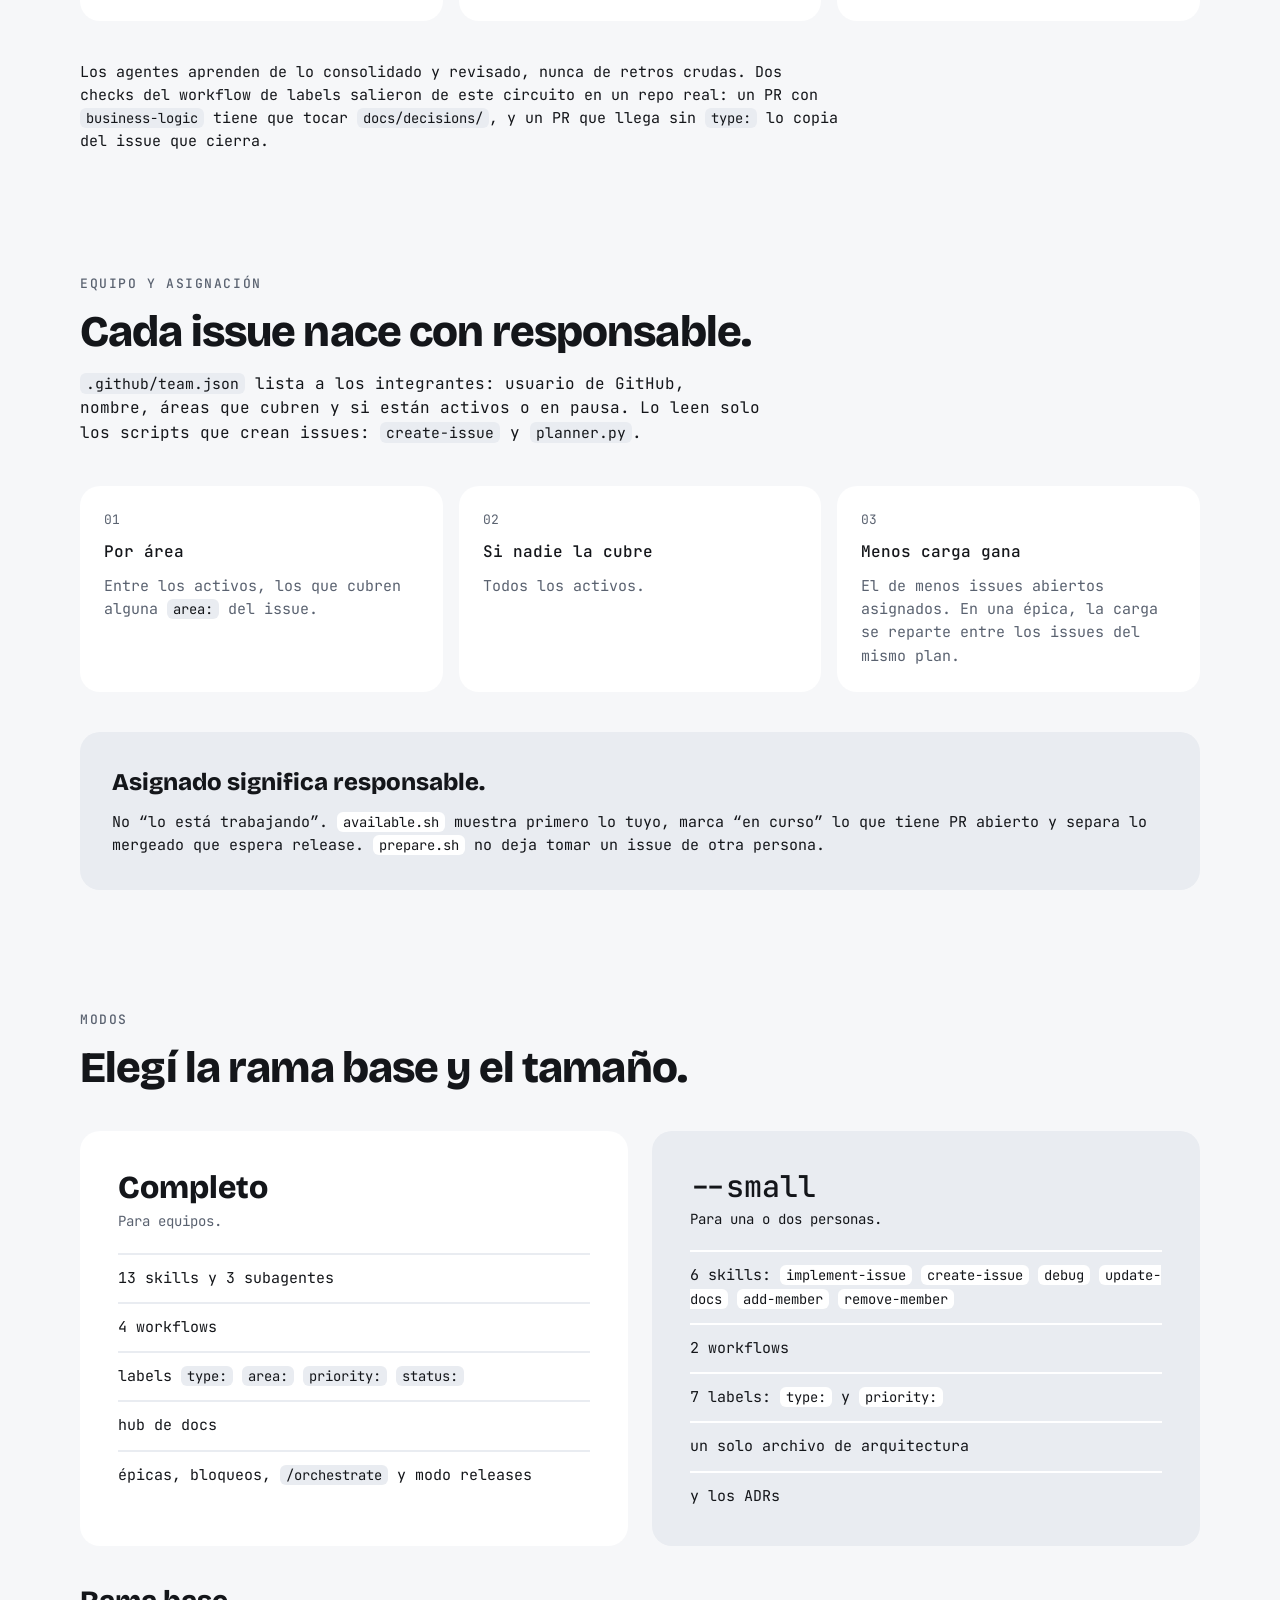
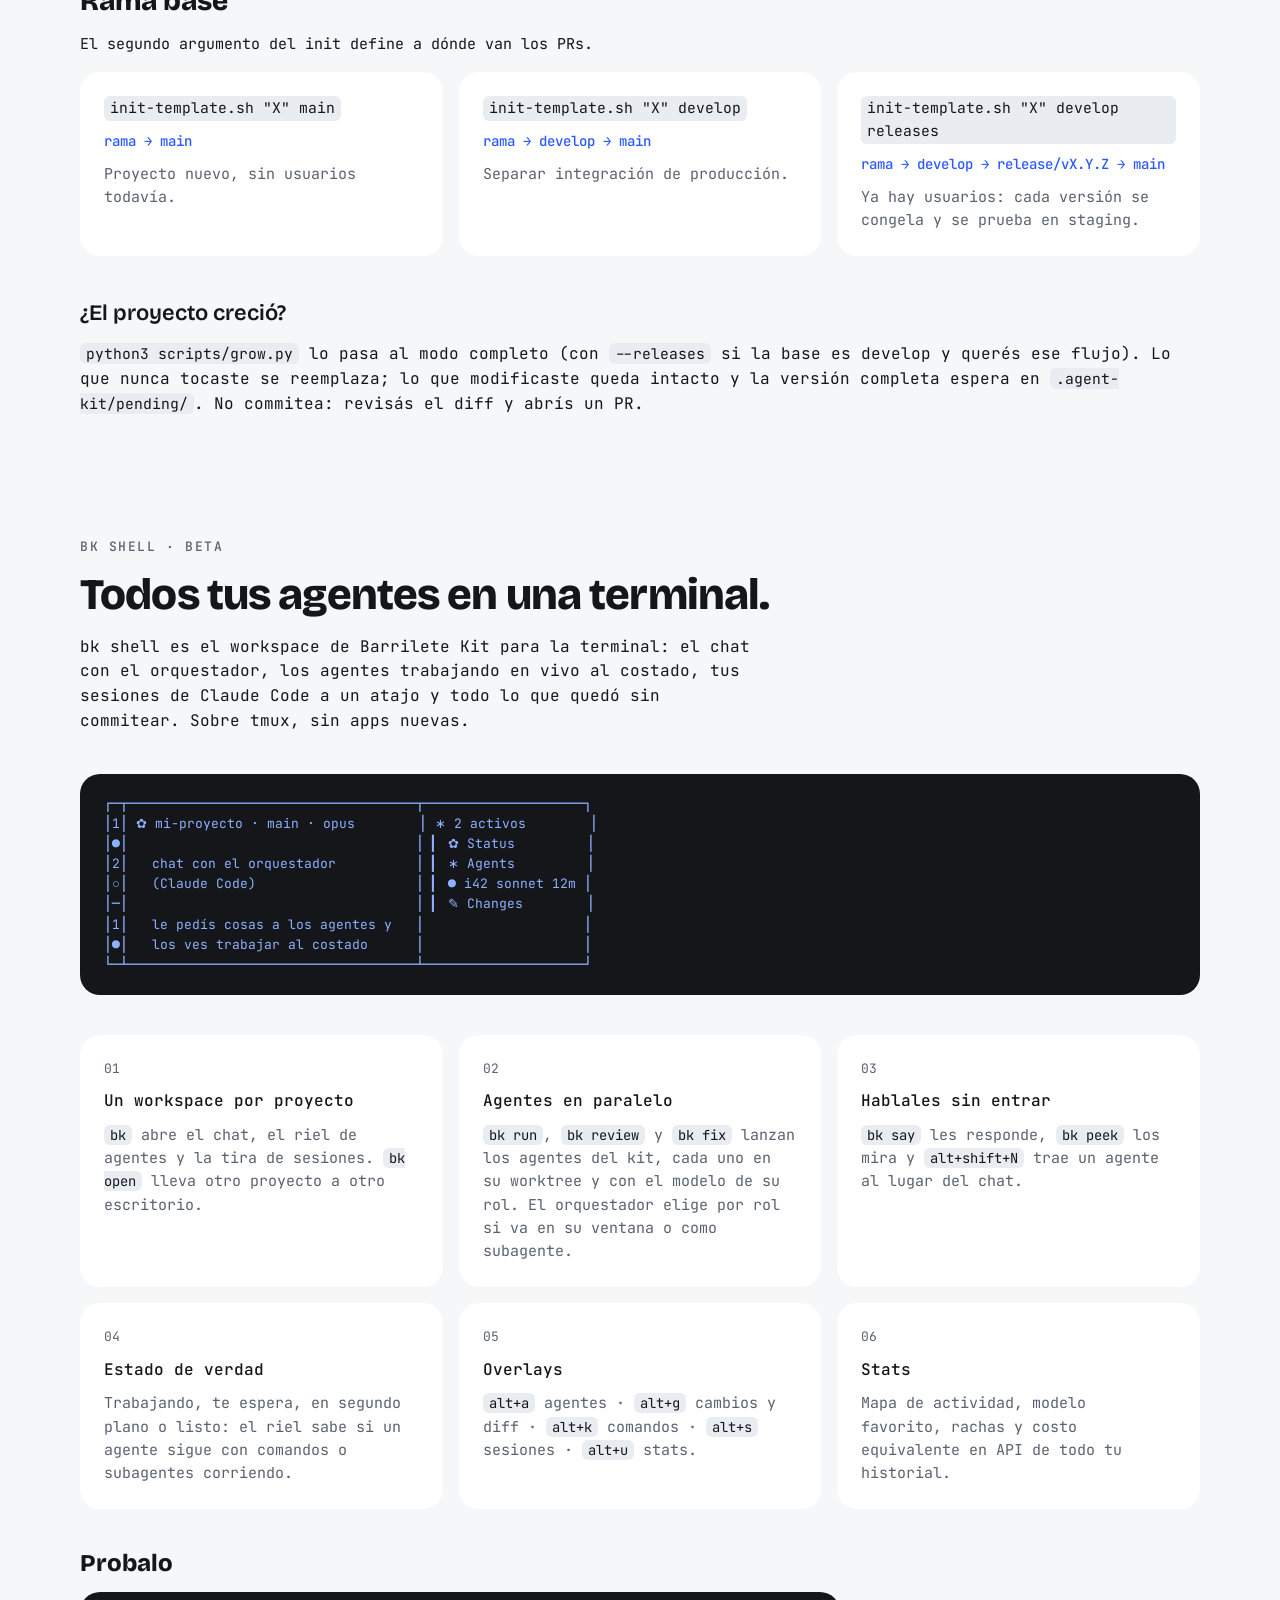
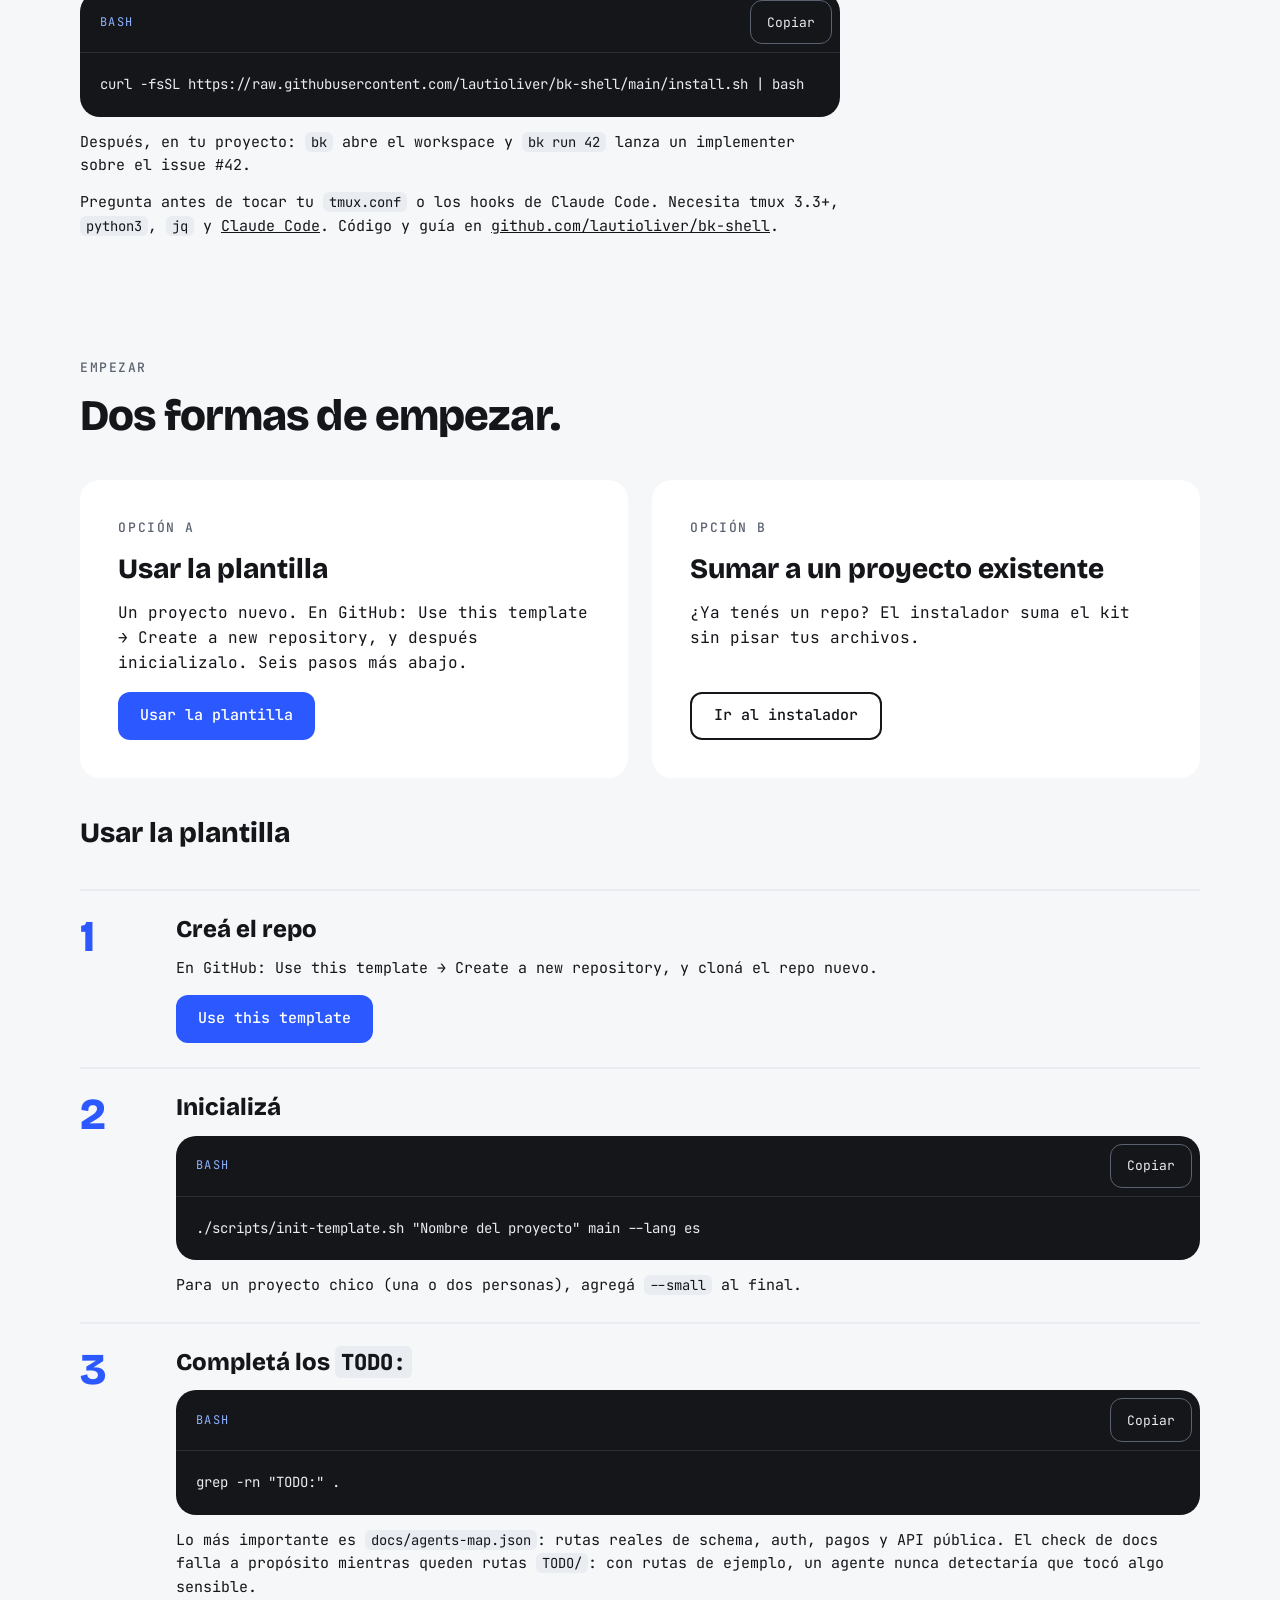
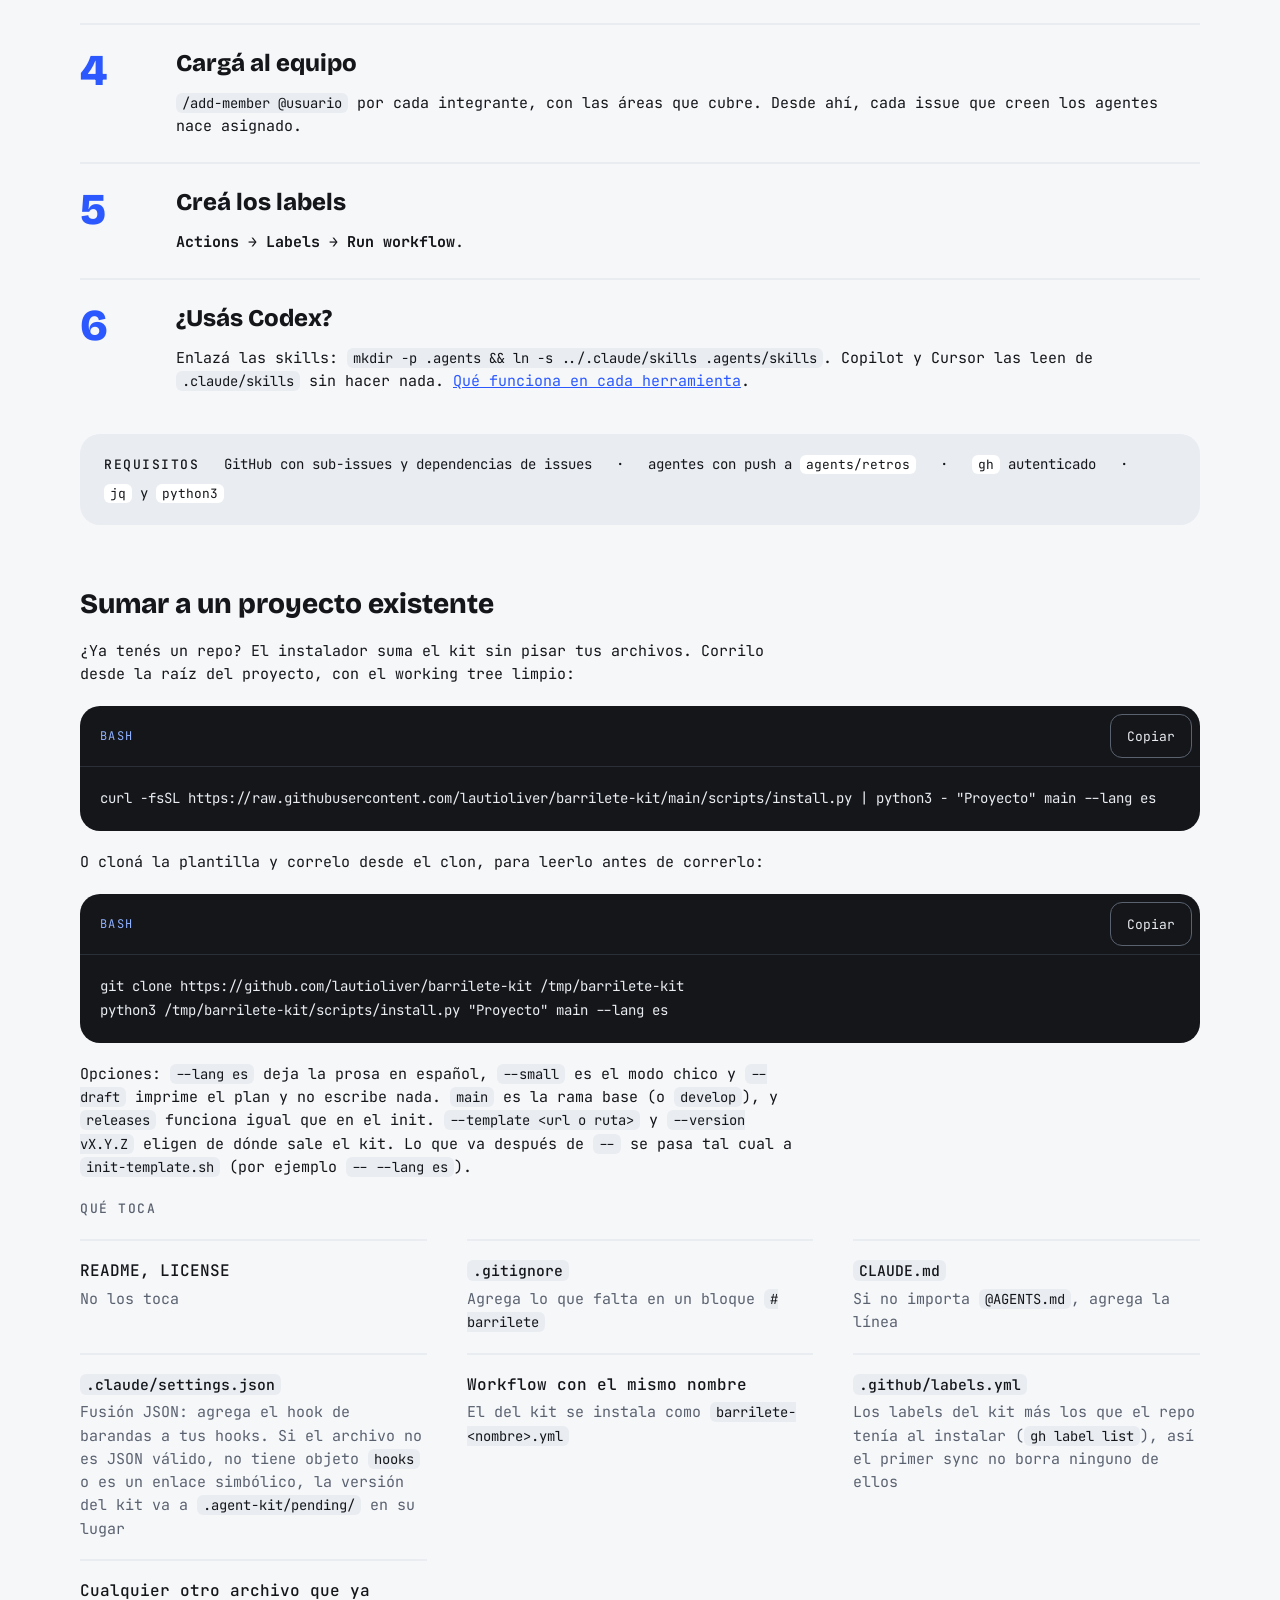
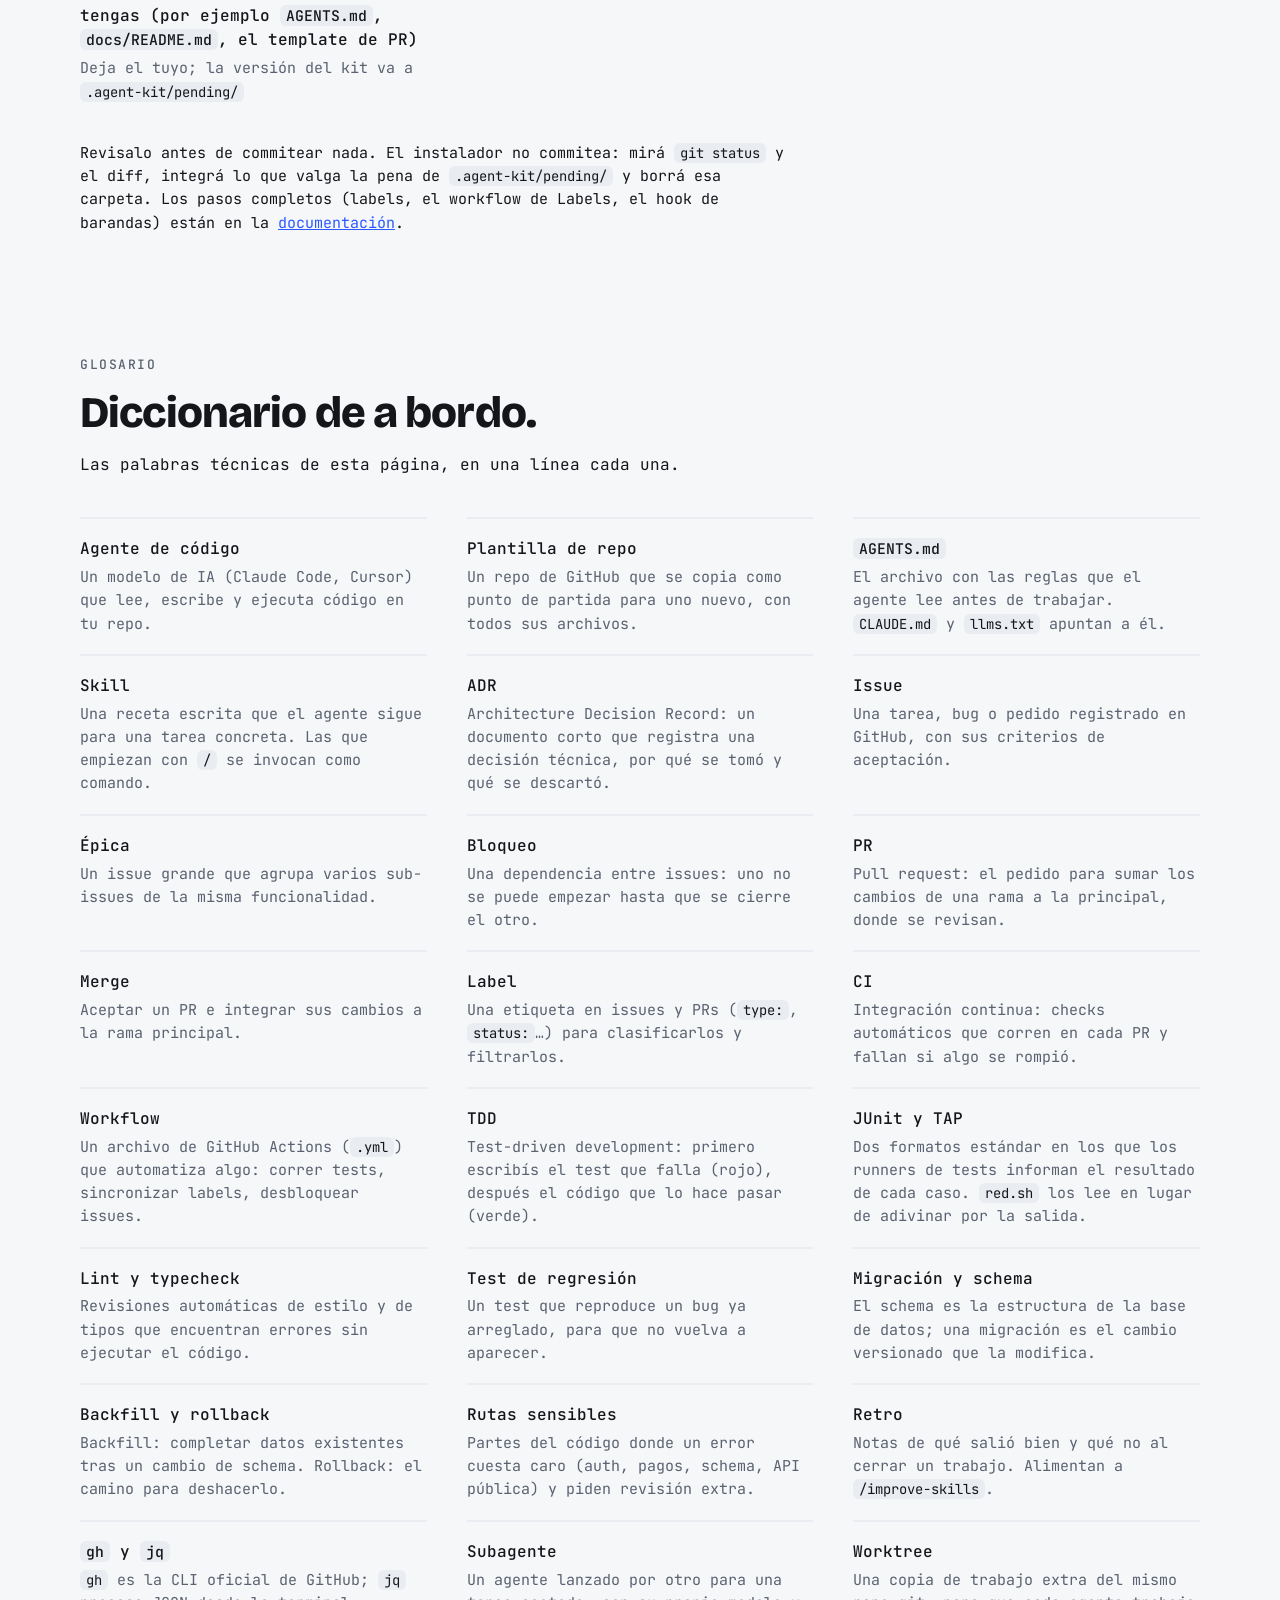
==== commit ea32b039: "bk shell en la landing: tareas (bk done, bk approve, bk say en cola), el monitor con lo que te esper" ====
--- a/es/index.html
+++ b/es/index.html
@@ -308,7 +308,7 @@
 <div style="font-size: 13px; letter-spacing: 0.12em; text-transform: uppercase; color: var(--ink-muted); font-weight: 500">Pedíselo en el chat</div>
 <h2 class="reveal" style="margin: 0; font-family: var(--font-display); font-weight: 800; font-size: clamp(32px, 3.4vw, 44px); line-height: 1.05; letter-spacing: -0.02em">Decís una frase. Pasa esto.</h2>
 </div>
-<div class="reveal" style="display: grid; grid-template-columns: repeat(auto-fit, minmax(min(100%, 340px), 1fr)); gap: 16px"><div class="card" style="background: var(--surface-raised); border-radius: 20px; padding: 24px; display: flex; flex-direction: column; gap: 10px; gap: 14px"><div style="align-self: flex-start; background: var(--ink); color: var(--surface-muted); border-radius: 16px 16px 16px 4px; padding: 12px 16px; font-size: 15px">“abrí un issue: el QR no valida sin conexión, es urgente”</div><div style="font-size: 14px; color: var(--accent); font-weight: 500">→ create-issue</div><p style="margin: 0; font-size: 15px; color: var(--ink-muted)">Arma título y labels según la convención, busca duplicados, te muestra el borrador y lo crea cuando confirmás.</p></div><div class="card" style="background: var(--surface-raised); border-radius: 20px; padding: 24px; display: flex; flex-direction: column; gap: 10px; gap: 14px"><div style="align-self: flex-start; background: var(--ink); color: var(--surface-muted); border-radius: 16px 16px 16px 4px; padding: 12px 16px; font-size: 15px">“la migración de pagos depende de que se cierre el issue 25”</div><div style="font-size: 14px; color: var(--accent); font-weight: 500">→ create-issue</div><p style="margin: 0; font-size: 15px; color: var(--ink-muted)">Registra el bloqueo nativo de GitHub (“Blocked by”) y pone <code>status:blocked</code>. <code>unblock.yml</code> lo saca al cerrarse los bloqueantes.</p></div><div class="card" style="background: var(--surface-raised); border-radius: 20px; padding: 24px; display: flex; flex-direction: column; gap: 10px; gap: 14px"><div style="align-self: flex-start; background: var(--ink); color: var(--surface-muted); border-radius: 16px 16px 16px 4px; padding: 12px 16px; font-size: 15px">“planificá la migración de cuentas”</div><div style="font-size: 14px; color: var(--accent); font-weight: 500">→ /plan-feature</div><p style="margin: 0; font-size: 15px; color: var(--ink-muted)">Investiga el código y arma una épica con sub-issues y bloqueos, en el orden en que se pueden hacer.</p></div><div class="card" style="background: var(--surface-raised); border-radius: 20px; padding: 24px; display: flex; flex-direction: column; gap: 10px; gap: 14px"><div style="align-self: flex-start; background: var(--ink); color: var(--surface-muted); border-radius: 16px 16px 16px 4px; padding: 12px 16px; font-size: 15px">“pasá esta auditoría a issues”</div><div style="font-size: 14px; color: var(--accent); font-weight: 500">→ create-issue</div><p style="margin: 0; font-size: 15px; color: var(--ink-muted)">Un issue por hallazgo, con el link al documento.</p></div><div class="card" style="background: var(--surface-raised); border-radius: 20px; padding: 24px; display: flex; flex-direction: column; gap: 10px; gap: 14px"><div style="align-self: flex-start; background: var(--ink); color: var(--surface-muted); border-radius: 16px 16px 16px 4px; padding: 12px 16px; font-size: 15px">“¿qué puedo hacer ahora?”</div><div style="font-size: 14px; color: var(--accent); font-weight: 500">→ /project-status</div><p style="margin: 0; font-size: 15px; color: var(--ink-muted)">Lo libre por prioridad, lo bloqueado con su motivo y el avance de cada épica.</p></div><div class="card" style="background: var(--surface-raised); border-radius: 20px; padding: 24px; display: flex; flex-direction: column; gap: 10px; gap: 14px"><div style="align-self: flex-start; background: var(--ink); color: var(--surface-muted); border-radius: 16px 16px 16px 4px; padding: 12px 16px; font-size: 15px">“sumá a @ana al equipo, cubre pagos”</div><div style="font-size: 14px; color: var(--accent); font-weight: 500">→ /add-member</div><p style="margin: 0; font-size: 15px; color: var(--ink-muted)">Valida usuario y áreas y lo agrega a <code>.github/team.json</code>. Los issues de pagos nacen asignados a quien tenga menos carga.</p></div><div class="card" style="background: var(--surface-raised); border-radius: 20px; padding: 24px; display: flex; flex-direction: column; gap: 10px"><div style="font-size: 13px; color: var(--ink-muted)">07</div><div style="font-weight: 500; font-size: 16px">Varios chats, varias ramas</div><p style="margin: 0; font-size: 15px; color: var(--ink-muted)"><code>bk chat --rama login</code> abre otro chat del proyecto en su worktree y su rama. La tira los numera: 1, 2, 3…</p></div><div class="card" style="background: var(--surface-raised); border-radius: 20px; padding: 24px; display: flex; flex-direction: column; gap: 10px"><div style="font-size: 13px; color: var(--ink-muted)">08</div><div style="font-weight: 500; font-size: 16px">Subagentes a la vista</div><p style="margin: 0; font-size: 15px; color: var(--ink-muted)">Los subagentes aparecen debajo del chat que los lanzó. Un clic (o <code>bk sub</code>) sigue su sesión en vivo.</p></div><div class="card" style="background: var(--surface-raised); border-radius: 20px; padding: 24px; display: flex; flex-direction: column; gap: 10px"><div style="font-size: 13px; color: var(--ink-muted)">09</div><div style="font-weight: 500; font-size: 16px">Terminal, sonidos y radio</div><p style="margin: 0; font-size: 15px; color: var(--ink-muted)"><code>alt+x</code> abre una terminal flotante. Un sonido distinto cuando un agente termina, pregunta o pide permiso. <code>bk song</code> pone música que baja sola en cada aviso.</p></div><div class="card" style="background: var(--surface-raised); border-radius: 20px; padding: 24px; display: flex; flex-direction: column; gap: 10px"><div style="font-size: 13px; color: var(--ink-muted)">10</div><div style="font-weight: 500; font-size: 16px">Agentes con nombre fácil</div><p style="margin: 0; font-size: 15px; color: var(--ink-muted)"><code>bk say "sí"</code> le contesta al agente que te está esperando. También lo encontrás por número (<code>bk say 240</code>) o por una palabra del título, y los chats tienen su propio nombre.</p></div><div class="card" style="background: var(--surface-raised); border-radius: 20px; padding: 24px; display: flex; flex-direction: column; gap: 10px"><div style="font-size: 13px; color: var(--ink-muted)">11</div><div style="font-weight: 500; font-size: 16px">Monitor de desvíos</div><p style="margin: 0; font-size: 15px; color: var(--ink-muted)"><code>bk monitor</code> en tu otra pantalla: todos los agentes, cuánto gastan hoy y los desvíos en vivo. Un force push, una credencial ajena o un «CI en verde» falso suenan.</p></div></div>
+<div class="reveal" style="display: grid; grid-template-columns: repeat(auto-fit, minmax(min(100%, 340px), 1fr)); gap: 16px"><div class="card" style="background: var(--surface-raised); border-radius: 20px; padding: 24px; display: flex; flex-direction: column; gap: 10px; gap: 14px"><div style="align-self: flex-start; background: var(--ink); color: var(--surface-muted); border-radius: 16px 16px 16px 4px; padding: 12px 16px; font-size: 15px">“abrí un issue: el QR no valida sin conexión, es urgente”</div><div style="font-size: 14px; color: var(--accent); font-weight: 500">→ create-issue</div><p style="margin: 0; font-size: 15px; color: var(--ink-muted)">Arma título y labels según la convención, busca duplicados, te muestra el borrador y lo crea cuando confirmás.</p></div><div class="card" style="background: var(--surface-raised); border-radius: 20px; padding: 24px; display: flex; flex-direction: column; gap: 10px; gap: 14px"><div style="align-self: flex-start; background: var(--ink); color: var(--surface-muted); border-radius: 16px 16px 16px 4px; padding: 12px 16px; font-size: 15px">“la migración de pagos depende de que se cierre el issue 25”</div><div style="font-size: 14px; color: var(--accent); font-weight: 500">→ create-issue</div><p style="margin: 0; font-size: 15px; color: var(--ink-muted)">Registra el bloqueo nativo de GitHub (“Blocked by”) y pone <code>status:blocked</code>. <code>unblock.yml</code> lo saca al cerrarse los bloqueantes.</p></div><div class="card" style="background: var(--surface-raised); border-radius: 20px; padding: 24px; display: flex; flex-direction: column; gap: 10px; gap: 14px"><div style="align-self: flex-start; background: var(--ink); color: var(--surface-muted); border-radius: 16px 16px 16px 4px; padding: 12px 16px; font-size: 15px">“planificá la migración de cuentas”</div><div style="font-size: 14px; color: var(--accent); font-weight: 500">→ /plan-feature</div><p style="margin: 0; font-size: 15px; color: var(--ink-muted)">Investiga el código y arma una épica con sub-issues y bloqueos, en el orden en que se pueden hacer.</p></div><div class="card" style="background: var(--surface-raised); border-radius: 20px; padding: 24px; display: flex; flex-direction: column; gap: 10px; gap: 14px"><div style="align-self: flex-start; background: var(--ink); color: var(--surface-muted); border-radius: 16px 16px 16px 4px; padding: 12px 16px; font-size: 15px">“pasá esta auditoría a issues”</div><div style="font-size: 14px; color: var(--accent); font-weight: 500">→ create-issue</div><p style="margin: 0; font-size: 15px; color: var(--ink-muted)">Un issue por hallazgo, con el link al documento.</p></div><div class="card" style="background: var(--surface-raised); border-radius: 20px; padding: 24px; display: flex; flex-direction: column; gap: 10px; gap: 14px"><div style="align-self: flex-start; background: var(--ink); color: var(--surface-muted); border-radius: 16px 16px 16px 4px; padding: 12px 16px; font-size: 15px">“¿qué puedo hacer ahora?”</div><div style="font-size: 14px; color: var(--accent); font-weight: 500">→ /project-status</div><p style="margin: 0; font-size: 15px; color: var(--ink-muted)">Lo libre por prioridad, lo bloqueado con su motivo y el avance de cada épica.</p></div><div class="card" style="background: var(--surface-raised); border-radius: 20px; padding: 24px; display: flex; flex-direction: column; gap: 10px; gap: 14px"><div style="align-self: flex-start; background: var(--ink); color: var(--surface-muted); border-radius: 16px 16px 16px 4px; padding: 12px 16px; font-size: 15px">“sumá a @ana al equipo, cubre pagos”</div><div style="font-size: 14px; color: var(--accent); font-weight: 500">→ /add-member</div><p style="margin: 0; font-size: 15px; color: var(--ink-muted)">Valida usuario y áreas y lo agrega a <code>.github/team.json</code>. Los issues de pagos nacen asignados a quien tenga menos carga.</p></div><div class="card" style="background: var(--surface-raised); border-radius: 20px; padding: 24px; display: flex; flex-direction: column; gap: 10px"><div style="font-size: 13px; color: var(--ink-muted)">07</div><div style="font-weight: 500; font-size: 16px">Varios chats, varias ramas</div><p style="margin: 0; font-size: 15px; color: var(--ink-muted)"><code>bk chat --rama login</code> abre otro chat del proyecto en su worktree y su rama. La tira los numera: 1, 2, 3…</p></div><div class="card" style="background: var(--surface-raised); border-radius: 20px; padding: 24px; display: flex; flex-direction: column; gap: 10px"><div style="font-size: 13px; color: var(--ink-muted)">08</div><div style="font-weight: 500; font-size: 16px">Subagentes a la vista</div><p style="margin: 0; font-size: 15px; color: var(--ink-muted)">Los subagentes aparecen debajo del chat que los lanzó. Un clic (o <code>bk sub</code>) sigue su sesión en vivo.</p></div><div class="card" style="background: var(--surface-raised); border-radius: 20px; padding: 24px; display: flex; flex-direction: column; gap: 10px"><div style="font-size: 13px; color: var(--ink-muted)">09</div><div style="font-weight: 500; font-size: 16px">Terminal, sonidos y radio</div><p style="margin: 0; font-size: 15px; color: var(--ink-muted)"><code>alt+x</code> abre una terminal flotante. Un sonido distinto cuando un agente termina, pregunta o pide permiso. <code>bk song</code> pone música que baja sola en cada aviso.</p></div><div class="card" style="background: var(--surface-raised); border-radius: 20px; padding: 24px; display: flex; flex-direction: column; gap: 10px"><div style="font-size: 13px; color: var(--ink-muted)">10</div><div style="font-weight: 500; font-size: 16px">Agentes con nombre fácil</div><p style="margin: 0; font-size: 15px; color: var(--ink-muted)"><code>bk say "sí"</code> le contesta al agente que te está esperando. También lo encontrás por número (<code>bk say 240</code>) o por una palabra del título, y los chats tienen su propio nombre.</p></div><div class="card" style="background: var(--surface-raised); border-radius: 20px; padding: 24px; display: flex; flex-direction: column; gap: 10px"><div style="font-size: 13px; color: var(--ink-muted)">11</div><div style="font-weight: 500; font-size: 16px">Monitor</div><p style="margin: 0; font-size: 15px; color: var(--ink-muted)"><code>bk monitor</code> en tu otra pantalla: arriba lo que te espera, con el comando para contestar; después los agentes y los chats, sus tareas, cuánto gastan hoy y los desvíos en vivo. Un force push, una credencial ajena o un «CI en verde» falso suenan.</p></div><div class="card" style="background: var(--surface-raised); border-radius: 20px; padding: 24px; display: flex; flex-direction: column; gap: 10px"><div style="font-size: 13px; color: var(--ink-muted)">12</div><div style="font-weight: 500; font-size: 16px">Tareas, no ventanas</div><p style="margin: 0; font-size: 15px; color: var(--ink-muted)">Cada agente trabaja sobre una tarea con estado: un segundo <code>bk run</code> sobre el mismo issue no lanza otro. Cierra con <code>bk done</code>; si se corta, queda <em>incompleta</em>. Su PR propone al reviewer, que arranca cuando vos decís <code>bk approve</code>. Un <code>bk say</code> mientras trabaja se encola hasta que termine el turno.</p></div><div class="card" style="background: var(--surface-raised); border-radius: 20px; padding: 24px; display: flex; flex-direction: column; gap: 10px"><div style="font-size: 13px; color: var(--ink-muted)">13</div><div style="font-weight: 500; font-size: 16px">Lo que solo vos podés hacer</div><p style="margin: 0; font-size: 15px; color: var(--ink-muted)"><code>bk checkpoints</code> junta planes por aprobar, reviewers propuestos, PRs para revisar o mergear y lecciones, cada uno con su comando. Es la misma lista que muestran el monitor y la barra.</p></div></div>
 </section>
 
 <!-- SKILLS -->
@@ -419,8 +419,8 @@
 │●│                                    │ ▎ ✿ Status         │
 │2│   chat con el orquestador          │ ▎ ∗ Agents         │
 │○│   (Claude Code)                    │ ▎ ● i42 sonnet 12m │
-│─│                                    │ ▎ ◆ Checkpoints    │
-│1│   le pedís cosas a los agentes y   │ ▎ ✎ Changes        │
+│─│                                    │ ▎ ✎ Changes        │
+│1│   le pedís cosas a los agentes y   │                    │
 │●│   los ves trabajar al costado      │                    │
 └─┴────────────────────────────────────┴────────────────────┘</span></pre></div>
 <div class="reveal" style="display: grid; grid-template-columns: repeat(auto-fit, minmax(min(100%, 280px), 1fr)); gap: 16px"><div class="card" style="background: var(--surface-raised); border-radius: 20px; padding: 24px; display: flex; flex-direction: column; gap: 10px"><div style="font-size: 13px; color: var(--ink-muted)">01</div><div style="font-weight: 500; font-size: 16px">Un workspace por proyecto</div><p style="margin: 0; font-size: 15px; color: var(--ink-muted)"><code>bk</code> abre el chat, el riel de agentes y la tira de sesiones. <code>bk open</code> lleva otro proyecto a otro escritorio.</p></div><div class="card" style="background: var(--surface-raised); border-radius: 20px; padding: 24px; display: flex; flex-direction: column; gap: 10px"><div style="font-size: 13px; color: var(--ink-muted)">02</div><div style="font-weight: 500; font-size: 16px">Agentes en paralelo</div><p style="margin: 0; font-size: 15px; color: var(--ink-muted)"><code>bk run</code>, <code>bk review</code> y <code>bk fix</code> lanzan los agentes del kit, cada uno en su worktree y con el modelo de su rol. El orquestador elige por rol si va en su ventana o como subagente.</p></div><div class="card" style="background: var(--surface-raised); border-radius: 20px; padding: 24px; display: flex; flex-direction: column; gap: 10px"><div style="font-size: 13px; color: var(--ink-muted)">03</div><div style="font-weight: 500; font-size: 16px">Hablales sin entrar</div><p style="margin: 0; font-size: 15px; color: var(--ink-muted)"><code>bk say</code> les responde, <code>bk peek</code> los mira y <code>alt+shift+N</code> trae un agente al lugar del chat.</p></div><div class="card" style="background: var(--surface-raised); border-radius: 20px; padding: 24px; display: flex; flex-direction: column; gap: 10px"><div style="font-size: 13px; color: var(--ink-muted)">04</div><div style="font-weight: 500; font-size: 16px">Estado de verdad</div><p style="margin: 0; font-size: 15px; color: var(--ink-muted)">Trabajando, te espera, en segundo plano o listo: el riel sabe si un agente sigue con comandos o subagentes corriendo.</p></div><div class="card" style="background: var(--surface-raised); border-radius: 20px; padding: 24px; display: flex; flex-direction: column; gap: 10px"><div style="font-size: 13px; color: var(--ink-muted)">05</div><div style="font-weight: 500; font-size: 16px">Overlays</div><p style="margin: 0; font-size: 15px; color: var(--ink-muted)"><code>alt+a</code> agentes · <code>alt+g</code> cambios y diff · <code>alt+k</code> comandos · <code>alt+s</code> sesiones · <code>alt+u</code> stats.</p></div><div class="card" style="background: var(--surface-raised); border-radius: 20px; padding: 24px; display: flex; flex-direction: column; gap: 10px"><div style="font-size: 13px; color: var(--ink-muted)">06</div><div style="font-weight: 500; font-size: 16px">Stats</div><p style="margin: 0; font-size: 15px; color: var(--ink-muted)">Mapa de actividad, modelo favorito, rachas y costo equivalente en API de todo tu historial.</p></div></div>
